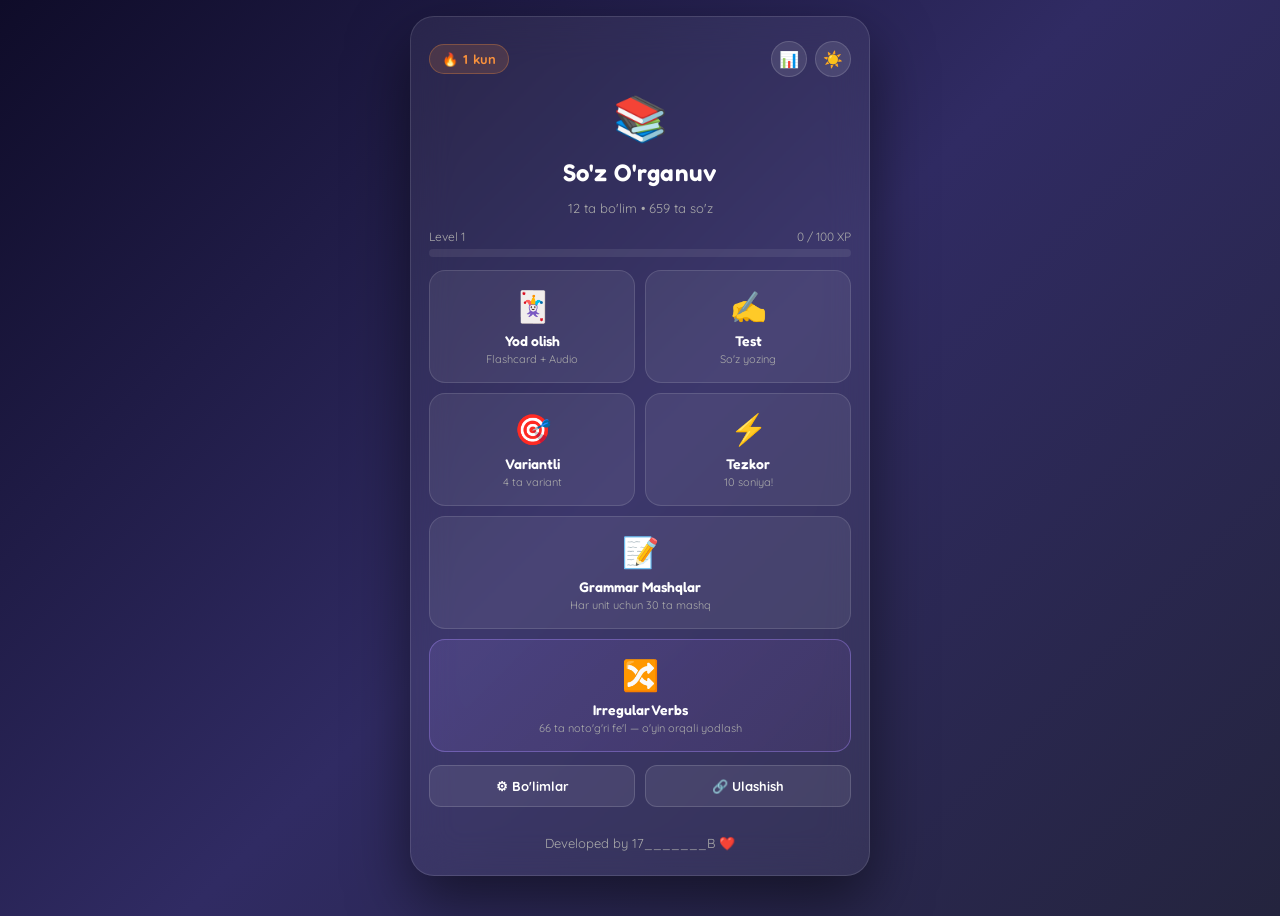
==== index.html @ 960743b1 "update" ====
<!DOCTYPE html>
<!--
  ╔══════════════════════════════════════════════════════════════╗
  ║           SO'Z O'RGATUVCHI — Asosiy sahifa                  ║
  ║  Fayl: index.html                                           ║
  ║                                                             ║
  ║  Loyiha tuzilmasi:                                          ║
  ║  ├── index.html          ← siz bu yerdasiz (HTML skelet)    ║
  ║  ├── css/                                                   ║
  ║  │   └── styles.css      ← barcha stillar                  ║
  ║  ├── js/                                                    ║
  ║  │   ├── data.js         ← so'z ma'lumotlari + irregular   ║
  ║  │   ├── core.js         ← asosiy holat, tema, XP, ekranlar║
  ║  │   ├── flashcard.js    ← flashcard rejimi                 ║
  ║  │   ├── quiz.js         ← yozma test rejimi                ║
  ║  │   ├── mcq.js          ← ko'p tanlovli test               ║
  ║  │   ├── speed.js        ← tezkor rejim (10 soniya)         ║
  ║  │   ├── stats.js        ← statistika                       ║
  ║  │   ├── share.js        ← ulashish va import               ║
  ║  │   ├── units.js        ← birliklar boshqaruvi             ║
  ║  │   ├── exercises.js    ← grammar mashqlar                 ║
  ║  │   └── irregular.js    ← noto'g'ri fe'llar o'yinlari     ║
  ║  └── img/                                                   ║
  ║      └── logo.png        ← favicon                          ║
  ║                                                             ║
  ║  JS fayllari TARTIB MUHIM — quyidagi ketma-ketlikda yuklash ║
  ║  shart: data.js → core.js → qolgan modullar               ║
  ╚══════════════════════════════════════════════════════════════╝
-->
<html lang="uz">
<head>
<meta charset="UTF-8"/>
<meta name="viewport" content="width=device-width, initial-scale=1.0, maximum-scale=1.0"/>
<title>So'z O'rgatuvchi</title>
<link rel="icon" type="image/png" href="img/logo.png">
<link rel="preconnect" href="https://fonts.googleapis.com">
<link rel="preconnect" href="https://fonts.gstatic.com" crossorigin>
<link href="https://fonts.googleapis.com/css2?family=Fredoka:wght@400;500;600;700&family=Quicksand:wght@400;500;600;700&display=swap" rel="stylesheet">

<!-- Barcha stillar -->
<link rel="stylesheet" href="css/styles.css">
</head>
<body id="body">
<div class="xp-popup" id="xp-popup">+10 XP ⭐</div>
<div class="card">

  <!-- HOME -->
  <div class="screen active" id="screen-home">
    <div class="home-top">
      <div class="streak-badge">🔥 <span id="streak-num">0</span> kun</div>
      <div style="display:flex;gap:8px;">
        <button class="btn-icon" onclick="showScreen('stats')" title="Statistika" style="width:36px;height:36px;font-size:16px;">📊</button>
        <button class="btn-icon" onclick="toggleTheme()" title="Tema" style="width:36px;height:36px;font-size:16px;" id="theme-btn">🌙</button>
      </div>
    </div>
    <div style="font-size:44px">📚</div>
    <h1>So'z O'rganuv</h1>
    <p class="sub" id="home-total"></p>
    <!-- XP / Level -->
    <div style="width:100%">
      <div class="level-row"><span id="level-label">Level 1</span><span id="xp-label">0 / 100 XP</span></div>
      <div class="xp-bar-wrap" style="margin-top:5px"><div class="xp-bar" id="xp-bar" style="width:0%"></div></div>
    </div>
    <div class="mode-grid">
      <div class="mode-card" onclick="goMode('flashcard')"><div class="mode-icon">🃏</div><div class="mode-name">Yod olish</div><div class="mode-desc">Flashcard + Audio</div></div>
      <div class="mode-card" onclick="goMode('quiz')"><div class="mode-icon">✍️</div><div class="mode-name">Test</div><div class="mode-desc">So'z yozing</div></div>
      <div class="mode-card" onclick="goMode('mcq')"><div class="mode-icon">🎯</div><div class="mode-name">Variantli</div><div class="mode-desc">4 ta variant</div></div>
      <div class="mode-card" onclick="goMode('speed')"><div class="mode-icon">⚡</div><div class="mode-name">Tezkor</div><div class="mode-desc">10 soniya!</div></div>
      <div class="mode-card" onclick="showExScreen()" style="grid-column:span 2"><div class="mode-icon">📝</div><div class="mode-name">Grammar Mashqlar</div><div class="mode-desc">Har unit uchun 30 ta mashq</div></div>
      <div class="mode-card" onclick="showIrrScreen()" style="grid-column:span 2;background:linear-gradient(135deg,rgba(167,139,250,0.15),rgba(118,75,162,0.15));border-color:rgba(167,139,250,0.4)"><div class="mode-icon">🔀</div><div class="mode-name">Irregular Verbs</div><div class="mode-desc">66 ta noto'g'ri fe'l — o'yin orqali yodlash</div></div>
    </div>
    <div class="row">
      <button class="btn btn-sec" onclick="showScreen('unit-manage')" style="font-size:13px;">⚙ Bo'limlar</button>
      <button class="btn btn-sec" onclick="showScreen('share-screen')" style="font-size:13px;">🔗 Ulashish</button>
    </div>
    <div style="margin-top:15px;font-size:13px;color:#aaa;text-align:center;width:100%;">
  Developed by 17_______B ❤️
</div>
  </div>



  <!-- IRREGULAR VERBS HOME -->
  <div class="screen" id="screen-irr-home">
    <div class="header"><button class="back-btn" onclick="showScreen('home')">← Orqaga</button><span style="font-size:13px;color:#a78bfa">🔀 Irregular Verbs</span></div>
    <div style="font-size:48px">🔀</div>
    <h2>Noto'g'ri fe'llar</h2>
    <p class="sub">66 ta eng muhim irregular verb. O'yin orqali oson yodlang!</p>
    <div class="mode-grid">
      <div class="mode-card" onclick="startIrrCards()"><div class="mode-icon">🃏</div><div class="mode-name">Kartochkalar</div><div class="mode-desc">3 shakl + rasm</div></div>
      <div class="mode-card" onclick="startIrrMatch()"><div class="mode-icon">🧩</div><div class="mode-name">Juftlik o'yini</div><div class="mode-desc">Mos kel topish</div></div>
      <div class="mode-card" onclick="startIrrFill()"><div class="mode-icon">✏️</div><div class="mode-name">To'ldirish</div><div class="mode-desc">Bo'sh shaklni yoz</div></div>
      <div class="mode-card" onclick="startIrrQuiz()"><div class="mode-icon">🎯</div><div class="mode-name">Variantli</div><div class="mode-desc">4 ta javobdan tanla</div></div>
    </div>
  </div>

  <!-- IRREGULAR FLASHCARD -->
  <div class="screen" id="screen-irr-cards">
    <div class="header">
      <button class="back-btn" onclick="showScreen('irr-home')">⏹ Tugatish</button>
      <span class="fc-counter" id="irr-card-counter"></span>
    </div>
    <div class="progress-bar"><div class="progress-fill" id="irr-card-progress"></div></div>
    <div class="flashcard" id="irr-card" onclick="irrCardFlip()">
      <button class="btn-icon flashcard-audio" id="irr-card-audio" onclick="event.stopPropagation();speakIrrCard()" title="Tinglash">🔊</button>
      <div style="font-size:48px;margin-bottom:6px" id="irr-card-emoji"></div>
      <div class="flashcard-label">INFINITIVE</div>
      <div class="flashcard-word" id="irr-card-base" style="font-size:30px"></div>
      <div class="flashcard-tr" id="irr-card-uz"></div>
      <div id="irr-card-back" style="display:none;width:100%;margin-top:10px">
        <div class="fc-back-divider"></div>
        <div style="display:flex;justify-content:space-around;gap:8px;margin-top:8px">
          <div style="text-align:center;flex:1">
            <div class="flashcard-label">PAST SIMPLE</div>
            <div style="font-size:22px;font-weight:600;color:#a78bfa;font-family:'Fredoka',sans-serif" id="irr-card-past"></div>
          </div>
          <div style="text-align:center;flex:1">
            <div class="flashcard-label">PAST PARTICIPLE</div>
            <div style="font-size:22px;font-weight:600;color:#4ade80;font-family:'Fredoka',sans-serif" id="irr-card-pp"></div>
          </div>
        </div>
      </div>
      <div class="flashcard-hint" id="irr-card-hint">👆 Bosing</div>
    </div>
    <div class="fc-nav">
      <button class="fc-nav-btn" onclick="irrCardPrev()">← Oldingi</button>
      <button class="fc-nav-btn" onclick="irrCardNext()">Keyingi →</button>
    </div>
  </div>

  <!-- IRREGULAR MATCH GAME -->
  <div class="screen" id="screen-irr-match">
    <div class="header">
      <button class="back-btn" onclick="showScreen('irr-home')">⏹ Tugatish</button>
      <div class="scores"><span style="color:#a78bfa">🎯 <span id="irr-match-pairs">0</span>/<span id="irr-match-total">8</span></span></div>
    </div>
    <p class="sub" id="irr-match-instr">Infinitive ni o'zining Past Simple shakliga ulang!</p>
    <div id="irr-match-grid" style="width:100%;display:grid;grid-template-columns:1fr 1fr;gap:8px"></div>
    <button class="btn btn-sec" onclick="startIrrMatch()">🔄 Yangi o'yin</button>
  </div>

  <!-- IRREGULAR FILL TABLE -->
  <div class="screen" id="screen-irr-fill">
    <div class="header">
      <button class="back-btn" onclick="showScreen('irr-home')">⏹ Tugatish</button>
      <div class="scores"><span style="color:#4ade80">✓ <span id="irr-fill-correct">0</span></span><span style="color:#f87171;margin-left:10px">✗ <span id="irr-fill-wrong">0</span></span></div>
    </div>
    <div class="progress-bar"><div class="progress-fill" id="irr-fill-progress"></div></div>
    <p class="progress-text" id="irr-fill-progress-text"></p>
    <div class="question-box" style="text-align:center">
      <div style="font-size:40px;margin-bottom:4px" id="irr-fill-emoji"></div>
      <div style="display:flex;justify-content:space-around;align-items:center;gap:6px;margin-top:8px">
        <div style="text-align:center;flex:1">
          <div class="flashcard-label">INFINITIVE</div>
          <div id="irr-fill-base" style="font-size:18px;font-weight:600;font-family:'Fredoka',sans-serif"></div>
        </div>
        <div style="font-size:20px;color:#666">→</div>
        <div style="text-align:center;flex:1">
          <div class="flashcard-label" id="irr-fill-target-label">PAST SIMPLE</div>
          <input class="word-input" id="irr-fill-input" type="text" inputmode="text" enterkeyhint="done" onkeydown="irrFillKey(event)" onclick="this.focus()" autocomplete="off" autocorrect="off" autocapitalize="off" spellcheck="false" style="font-size:18px;padding:8px;text-align:center"/>
        </div>
      </div>
      <div class="flashcard-tr" id="irr-fill-uz" style="margin-top:8px"></div>
    </div>
    <div class="correct-msg" id="irr-fill-correct-msg">✓ To'g'ri!</div>
    <div class="wrong-box" id="irr-fill-wrong-msg">
      <p class="wrong-title">✗ Xato!</p>
      <p class="wrong-answer">To'g'ri javob: <strong id="irr-fill-answer"></strong></p>
    </div>
    <div id="irr-fill-ai-explain" class="ai-explain-wrap"></div>
    <button class="btn" id="irr-fill-check-btn" onclick="irrFillCheck()">Tekshir</button>
    <button class="btn" id="irr-fill-next-btn" style="display:none" onclick="irrFillNext()">Keyingisi →</button>
  </div>

  <!-- IRREGULAR QUIZ -->
  <div class="screen" id="screen-irr-quiz">
    <div class="header">
      <button class="back-btn" onclick="showScreen('irr-home')">⏹ Tugatish</button>
      <div class="scores"><span style="color:#4ade80">✓ <span id="irr-quiz-correct">0</span></span><span style="color:#f87171;margin-left:10px">✗ <span id="irr-quiz-wrong">0</span></span></div>
    </div>
    <div class="progress-bar"><div class="progress-fill" id="irr-quiz-progress"></div></div>
    <p class="progress-text" id="irr-quiz-progress-text"></p>
    <div class="question-box" style="text-align:center">
      <button class="btn-icon q-audio" onclick="speakIrrQuiz()" title="Tinglash">🔊</button>
      <div style="font-size:40px;margin-bottom:4px" id="irr-quiz-emoji"></div>
      <p class="question-label" id="irr-quiz-label">PAST SIMPLE shaklini tanlang:</p>
      <p class="question" id="irr-quiz-word" style="font-size:26px"></p>
      <p class="flashcard-tr" id="irr-quiz-uz"></p>
    </div>
    <div id="irr-quiz-options" style="width:100%;display:grid;grid-template-columns:1fr 1fr;gap:9px"></div>
    <div id="irr-quiz-ai-explain" class="ai-explain-wrap"></div>
    <button class="btn" id="irr-quiz-next-btn" style="display:none" onclick="irrQuizNext()">Keyingisi →</button>
  </div>

  <!-- IRREGULAR DONE -->
  <div class="screen" id="screen-irr-done">
    <div style="font-size:56px">🎉</div>
    <h1>Ajoyib!</h1>
    <p class="sub" id="irr-done-sub"></p>
    <div class="stats-box">
      <div class="stat"><span style="color:#4ade80">✓ <span id="irr-final-correct">0</span></span> To'g'ri</div>
      <div class="stat"><span style="color:#f87171">✗ <span id="irr-final-wrong">0</span></span> Xato</div>
    </div>
    <button class="btn" onclick="showScreen('irr-home')">🔀 Boshqa o'yin</button>
    <button class="btn btn-sec" onclick="showScreen('home')">🏠 Bosh sahifa</button>
  </div>

  <!-- EXERCISE UNIT SELECT -->
  <div class="screen" id="screen-ex-select">
    <div class="header"><button class="back-btn" onclick="showScreen('home')">← Orqaga</button><span style="font-size:13px;color:#a78bfa">📝 Grammar Mashqlar</span></div>
    <h2>Qaysi unitni mashq qilasiz?</h2>
    <div class="unit-select-list" id="ex-unit-list"></div>
  </div>

  <!-- EXERCISE SCREEN -->
  <div class="screen" id="screen-exercise">
    <div class="header">
      <button class="back-btn" onclick="showScreen('ex-select')">← Orqaga</button>
      <div class="scores"><span style="color:#4ade80">✓ <span id="ex-correct">0</span></span><span style="color:#f87171;margin-left:10px">✗ <span id="ex-wrong">0</span></span></div>
    </div>
    <div class="progress-bar"><div class="progress-fill" id="ex-progress"></div></div>
    <p class="progress-text" id="ex-progress-text"></p>
    <div class="question-box" style="text-align:left">
      <p class="question-label" id="ex-type-label"></p>
      <p class="question" id="ex-question" style="font-size:18px;line-height:1.5"></p>
      <p style="font-size:12px;color:#a78bfa;margin-top:6px" id="ex-hint"></p>
    </div>
    <div id="ex-options" style="width:100%;display:flex;flex-direction:column;gap:9px"></div>
    <input class="word-input" id="ex-gap-input" type="text" inputmode="text" enterkeyhint="done" placeholder="Javobingizni yozing..." onkeydown="exGapKey(event)" onclick="this.focus()" autocomplete="off" autocorrect="off" autocapitalize="off" spellcheck="false" style="display:none"/>
    <div class="fc-rate" style="display:none" id="ex-tf-btns">
      <button class="fc-dontknow" onclick="exTFAnswer(false)">✗ Xato (False)</button>
      <button class="fc-know" onclick="exTFAnswer(true)">✓ To'g'ri (True)</button>
    </div>
    <div id="ex-feedback" style="display:none;width:100%;border-radius:12px;padding:12px 14px"></div>
    <div id="ex-ai-explain" class="ai-explain-wrap"></div>
    <button class="btn" id="ex-next-btn" style="display:none" onclick="exNext()">Keyingisi →</button>
    <button class="btn" id="ex-check-btn" style="display:none" onclick="exCheckGap()">Tekshir</button>
  </div>

  <!-- EXERCISE DONE -->
  <div class="screen" id="screen-ex-done">
    <div style="font-size:56px">🎉</div>
    <h1>Barakalla!</h1>
    <p class="sub" id="ex-done-sub"></p>
    <div class="stats-box">
      <div class="stat"><span style="color:#4ade80">✓ <span id="ex-final-correct">0</span></span> To'g'ri</div>
      <div class="stat"><span style="color:#f87171">✗ <span id="ex-final-wrong">0</span></span> Xato</div>
    </div>
    <button class="btn" onclick="restartEx()">🔄 Qayta</button>
    <button class="btn btn-sec" onclick="showScreen('ex-select')">📝 Boshqa unit</button>
    <button class="btn btn-sec" onclick="showScreen('home')">🏠 Bosh sahifa</button>
  </div>
  <!-- UNIT SELECT -->
  <div class="screen" id="screen-unit-select">
    <div class="header">
      <button class="back-btn" onclick="showScreen('home')">← Orqaga</button>
      <span style="font-size:13px;color:#a78bfa" id="mode-label"></span>
    </div>
    <h2>Bo'lim tanlang</h2>
    <div class="unit-select-list" id="unit-select-list"></div>
    <button class="btn" onclick="launchMode()">Boshlash →</button>
  </div>

  <!-- UNIT MANAGE -->
  <div class="screen" id="screen-unit-manage">
    <div class="header">
      <button class="back-btn" onclick="showScreen('home')">← Orqaga</button>
      <button class="btn btn-sm" onclick="showAddUnit()">+ Bo'lim</button>
    </div>
    <h2>Bo'limlar</h2>
    <div class="unit-list" id="unit-list"></div>
  </div>

  <!-- ADD/EDIT UNIT -->
  <div class="screen" id="screen-unit-edit">
    <div class="header">
      <button class="back-btn" onclick="showScreen('unit-manage')">← Orqaga</button>
      <span id="edit-unit-title" style="font-size:13px;color:#aaa"></span>
    </div>
    <div class="form-group">
      <label class="form-label">Bo'lim nomi</label>
      <input class="word-input text-input" id="unit-name-input" placeholder="Masalan: Unit 5.3" autocomplete="off"/>
    </div>
    <div class="divider"></div>
    <p style="font-size:13px;color:#aaa;text-align:left;width:100%">So'z qo'shish — har qatorda:</p>
    <p style="font-size:12px;color:#a78bfa;text-align:left;width:100%;font-family:monospace">inglizcha = o'zbek</p>
    <p style="font-size:11px;color:#666;text-align:left;width:100%">Masalan: <code>book = kitob</code> &nbsp; <code>carefully = ehtiyotkorlik bilan</code></p>
    <textarea id="words-input" rows="7" placeholder="book = kitob&#10;carefully = ehtiyotkorlik bilan&#10;hat = shlyapa"></textarea>
    <p class="error-msg" id="edit-error"></p>
    <button class="btn" onclick="saveUnit()">💾 Saqlash</button>
    <div id="existing-words-section" style="width:100%;display:none;">
      <div class="divider"></div>
      <p style="font-size:12px;color:#aaa;margin-bottom:7px;text-align:left">Mavjud so'zlar:</p>
      <div class="word-list" id="existing-word-list"></div>
    </div>
  </div>

  <!-- FLASHCARD -->
  <div class="screen" id="screen-flashcard">
    <div class="header">
      <button class="back-btn" onclick="showScreen('home')">⏹ Tugatish</button>
      <div style="display:flex;gap:10px;font-size:14px;font-weight:bold;">
        <span style="color:#4ade80">✓ <span id="fc-know-count">0</span></span>
        <span style="color:#f87171">✗ <span id="fc-dontknow-count">0</span></span>
      </div>
    </div>
    <div class="tabs">
      <button class="tab active" id="tab-uz" onclick="setFcSide('uz')">🇺🇿 O'zbekcha</button>
      <button class="tab" id="tab-en" onclick="setFcSide('en')">🇬🇧 Inglizcha</button>
    </div>
    <div class="progress-bar"><div class="progress-fill" id="fc-progress"></div></div>
    <p class="progress-text"><span id="fc-left">0</span> ta qoldi</p>
    <div class="flashcard" id="fc-card" onclick="fcFlip()">
      <button class="btn-icon flashcard-audio" id="fc-audio-btn" onclick="event.stopPropagation();speakCurrent()" title="Tinglash">🔊</button>
      <div class="flashcard-label" id="fc-front-label">O'ZBEKCHA</div>
      <div class="flashcard-word" id="fc-front-word"></div>
      <div class="wtype" id="fc-front-type" style="display:none"></div>
      <div id="fc-back" style="display:none;width:100%">
        <div class="fc-back-divider"></div>
        <div class="flashcard-label" id="fc-back-label">INGLIZCHA</div>
        <div class="flashcard-word" id="fc-back-word"></div>
        <div class="flashcard-tr" id="fc-back-tr"></div>
        <div class="wtype" id="fc-back-type" style="display:none;margin-top:6px"></div>
      </div>
      <div class="flashcard-hint" id="fc-hint">👆 Bosing — javobni ko'ring</div>
    </div>
    <div class="fc-rate" id="fc-rate-btns" style="display:none;">
      <button class="fc-dontknow" onclick="fcRate(false)">✗ Bilmadim</button>
      <button class="fc-know" onclick="fcRate(true)">✓ Bildim</button>
    </div>
    <div class="fc-nav" id="fc-nav-btns">
      <button class="fc-nav-btn" onclick="fcSkipBack()">← Oldingi</button>
      <span class="fc-counter" id="fc-counter"></span>
      <button class="fc-nav-btn" onclick="fcSkipNext()">Keyingi →</button>
    </div>
  </div>

  <!-- FLASHCARD DONE -->
  <div class="screen" id="screen-fc-done">
    <div style="font-size:52px">🎉</div>
    <h1>Barakalla!</h1>
    <div class="stats-box">
      <div class="stat"><span style="color:#4ade80">✓ <span id="fc-final-know">0</span></span> Bildim</div>
      <div class="stat"><span style="color:#f87171">✗ <span id="fc-final-dont">0</span></span> Bilmadim</div>
    </div>
    <button class="btn btn-green" id="fc-retry-wrong-btn" onclick="fcRestartWrong()">🔄 Bilmaganlarni qayta</button>
    <button class="btn" onclick="fcRestartAll()">↺ Hammasini qayta</button>
    <button class="btn btn-sec" onclick="showScreen('home')">🏠 Bosh sahifa</button>
  </div>

  <!-- QUIZ -->
  <div class="screen" id="screen-quiz">
    <div class="header">
      <button class="back-btn" onclick="showScreen('home')">⏹ Tugatish</button>
      <div class="scores">
        <span style="color:#4ade80">✓ <span id="score-correct">0</span></span>
        <span style="color:#f87171;margin-left:10px">✗ <span id="score-wrong">0</span></span>
      </div>
    </div>
    <div class="progress-bar"><div class="progress-fill" id="q-progress-fill"></div></div>
    <p class="progress-text"><span id="queue-left">0</span> ta qoldi</p>
    <div class="question-box">
      <button class="btn-icon q-audio" onclick="speakQuizWord()">🔊</button>
      <p class="question-label">O'zbekcha:</p>
      <p class="question" id="quiz-word">—</p>
      <div class="wtype" id="quiz-type" style="display:none;margin-top:6px"></div>
    </div>
    <input class="word-input" id="word-input" type="text" placeholder="Inglizcha yozing..." onkeydown="handleKey(event)" autocomplete="off" autocorrect="off" autocapitalize="off" spellcheck="false"/>
    <div class="correct-msg" id="feedback-correct">✓ To'g'ri!</div>
    <div class="wrong-box" id="feedback-wrong">
      <p class="wrong-title">✗ Xato!</p>
      <p class="wrong-answer">To'g'ri javob: <strong id="correct-answer"></strong></p>
      <p class="wrong-tr" id="correct-tr"></p>
      <p class="retry-note">Bu so'z keyinroq qayta chiqadi</p>
    </div>
    <div id="quiz-ai-explain" class="ai-explain-wrap"></div>
    <div class="row">
      <button class="btn" id="btn-check" style="display:none" onclick="handleSubmit()">Tekshir</button>
      <button class="btn" id="btn-next" style="display:none" onclick="handleNext()">Keyingisi →</button>
    </div>
  </div>

  <!-- MCQ (4 variant) -->
  <div class="screen" id="screen-mcq">
    <div class="header">
      <button class="back-btn" onclick="showScreen('home')">⏹ Tugatish</button>
      <div class="scores">
        <span style="color:#4ade80">✓ <span id="mcq-correct">0</span></span>
        <span style="color:#f87171;margin-left:10px">✗ <span id="mcq-wrong">0</span></span>
      </div>
    </div>
    <div class="progress-bar"><div class="progress-fill" id="mcq-progress"></div></div>
    <p class="progress-text"><span id="mcq-left">0</span> ta qoldi</p>
    <div class="question-box">
      <button class="btn-icon q-audio" onclick="speakMcqWord()">🔊</button>
      <p class="question-label">O'zbekcha:</p>
      <p class="question" id="mcq-word">—</p>
      <div class="wtype" id="mcq-type" style="display:none;margin-top:6px"></div>
    </div>
    <div class="mcq-options" id="mcq-options"></div>
    <div id="mcq-ai-explain" class="ai-explain-wrap"></div>
    <button class="btn" id="mcq-next-btn" style="display:none" onclick="mcqNext()">Keyingisi →</button>
  </div>

  <!-- SPEED MODE -->
  <div class="screen" id="screen-speed">
    <div class="header">
      <button class="back-btn" onclick="stopSpeed()">⏹ Tugatish</button>
      <div class="scores">
        <span style="color:#4ade80">✓ <span id="sp-correct">0</span></span>
        <span style="color:#f87171;margin-left:10px">✗ <span id="sp-wrong">0</span></span>
      </div>
    </div>
    <div class="timer-bar-wrap"><div class="timer-bar" id="timer-bar"></div></div>
    <p style="font-size:12px;color:#f87171;font-weight:bold"><span id="sp-timer">10</span> soniya</p>
    <div class="question-box">
      <button class="btn-icon q-audio" onclick="speakSpeedWord()">🔊</button>
      <p class="question-label">O'zbekcha:</p>
      <p class="question" id="sp-word">—</p>
      <div class="wtype" id="sp-type" style="display:none;margin-top:6px"></div>
    </div>
    <input class="word-input" id="sp-input" type="text" placeholder="Inglizcha yozing..." onkeydown="spHandleKey(event)" autocomplete="off" autocorrect="off" autocapitalize="off" spellcheck="false"/>
    <div class="correct-msg" id="sp-correct-msg" style="display:none;">✓ To'g'ri! ⚡</div>
    <div class="wrong-box" id="sp-wrong-box" style="display:none;">
      <p class="wrong-title">✗ Vaqt tugadi!</p>
      <p class="wrong-answer">To'g'ri javob: <strong id="sp-correct-answer"></strong></p>
    </div>
    <div id="speed-ai-explain" class="ai-explain-wrap"></div>
  </div>

  <!-- QUIZ/SPEED/MCQ DONE -->
  <div class="screen" id="screen-done">
    <div style="font-size:52px" id="done-emoji">🎉</div>
    <h1 id="done-title">Barakalla!</h1>
    <p class="sub" id="done-sub"></p>
    <div class="stats-box">
      <div class="stat"><span style="color:#4ade80">✓ <span id="final-correct">0</span></span> To'g'ri</div>
      <div class="stat"><span style="color:#f87171">✗ <span id="final-wrong">0</span></span> Xato</div>
    </div>
    <div style="font-size:22px;font-weight:bold;color:#fbbf24" id="done-xp-earned"></div>
    <button class="btn" id="done-restart-btn" onclick="restartCurrent()">🔄 Qayta boshlash</button>
    <button class="btn btn-sec" onclick="showScreen('home')">🏠 Bosh sahifa</button>
  </div>

  <!-- STATS -->
  <div class="screen" id="screen-stats">
    <div class="header">
      <button class="back-btn" onclick="showScreen('home')">← Orqaga</button>
      <span style="font-size:14px;font-weight:bold">📊 Statistika</span>
    </div>
    <div class="stat-grid" id="stat-grid"></div>
    <div class="divider"></div>
    <p style="font-size:13px;color:#aaa;text-align:left;width:100%">😰 Eng qiyin so'zlar:</p>
    <div class="word-list" id="hard-words-list" style="max-height:220px"></div>
    <button class="btn btn-sec" onclick="resetStats()">🗑 Statistikani tozalash</button>
  </div>

  <!-- SHARE -->
  <div class="screen" id="screen-share-screen">
    <div class="header">
      <button class="back-btn" onclick="showScreen('home')">← Orqaga</button>
      <span style="font-size:14px;font-weight:bold">🔗 Ulashish</span>
    </div>
    <p style="font-size:13px;color:#aaa;text-align:center">Bo'limingizni o'rtoqlaringizga yuboring. Ular kodni ilovaga kiritib so'zlarni import qiladi.</p>
    <div class="unit-list" id="share-unit-list"></div>
    <div class="divider"></div>
    <p style="font-size:13px;color:#aaa;text-align:left;width:100%">📥 Kod kiritish (import):</p>
    <textarea id="import-code" rows="4" placeholder="Kodni bu yerga joylashtiring..."></textarea>
    <p class="error-msg" id="import-error"></p>
    <button class="btn" onclick="doImport()">📥 Import qilish</button>
  </div>


<!--
  ╔════════════════════════════════════════════════╗
  ║  JavaScript modullari — tartib muhim!          ║
  ║  1. data.js     — barcha ma'lumotlar (avval)  ║
  ║  2. core.js     — asosiy logika               ║
  ║  3. Qolgan modullar — istalgan tartibda        ║
  ╚════════════════════════════════════════════════╝
-->

<!-- 1. Ma'lumotlar (boshqa barcha modullar bunga bog'liq) -->
<script src="js/data.js"></script>

<!-- 2. Asosiy logika (holat, tema, XP, ekranlar) -->
<script src="js/core.js"></script>

<!-- 3. O'yin rejimlari -->
<script src="js/flashcard.js"></script>
<script src="js/quiz.js"></script>
<script src="js/mcq.js"></script>
<script src="js/speed.js"></script>

<!-- 4. Qo'shimcha funksiyalar -->
<script src="js/stats.js"></script>
<script src="js/share.js"></script>
<script src="js/units.js"></script>
<script src="js/exercises.js"></script>
<script src="js/irregular.js"></script>

<!-- AI Tushuntirma — eng oxirida yuklansin (barcha funksiyalar tayyor bo'lgandan keyin) -->
<script src="js/ai-explain.js"></script>

</body>
</html>
---- css/styles.css ----
/* ============================================================
   So'z O'rgatuvchi — barcha stillar
   Fayl     : css/styles.css
   Qamrab oladi:
     • Reset & body
     • Dark / Light tema
     • .card, .screen
     • Tugmalar (.btn, .btn-sec, .btn-green, ...)
     • Home ekran (streak, xp-bar, mode-grid)
     • Unit kartalar
     • Header & Progress bar
     • Flashcard
     • Quiz / MCQ / Speed
     • Statistika
     • Exercises & Irregular Verbs
     • Animatsiyalar (flip, shake, bounce)
     • Responsive (max-width: 460px)
   ============================================================ */
*{box-sizing:border-box;margin:0;padding:0;}
body{
  min-height:100vh;
  background:linear-gradient(135deg,#0f0c29,#302b63,#24243e);
  display:flex;align-items:flex-start;justify-content:center;
  padding:16px 12px 40px;font-family:'Quicksand',sans-serif;color:#fff;
  transition:background 0.4s;
}
body.light{
  background:linear-gradient(135deg,#e8eaf6,#c5cae9,#d1c4e9);
  color:#1a1a2e;
}
.card{
  background:rgba(255,255,255,0.06);
  backdrop-filter:blur(20px);
  border:1px solid rgba(255,255,255,0.12);
  border-radius:24px;padding:24px 18px;
  width:100%;max-width:460px;
  box-shadow:0 25px 60px rgba(0,0,0,0.5);
  display:flex;flex-direction:column;
  gap:13px;align-items:center;text-align:center;
  transition:background 0.3s,border-color 0.3s;
}
body.light .card{background:rgba(255,255,255,0.7);border-color:rgba(0,0,0,0.1);box-shadow:0 10px 40px rgba(0,0,0,0.15);}
.screen{display:none;flex-direction:column;gap:13px;align-items:center;width:100%;}
.screen.active{display:flex;}
h1{font-size:24px;letter-spacing:0.5px;font-family:'Fredoka',sans-serif;font-weight:600;}
h2{font-size:20px;letter-spacing:0.3px;font-family:'Fredoka',sans-serif;font-weight:600;}
.sub{color:#aaa;font-size:13px;}
body.light .sub{color:#666;}

/* Buttons */
.btn{background:linear-gradient(135deg,#667eea,#764ba2);border:none;border-radius:12px;color:#fff;font-size:15px;font-weight:bold;padding:12px 20px;cursor:pointer;width:100%;font-family:'Quicksand',sans-serif;transition:opacity 0.15s;display:flex;align-items:center;justify-content:center;gap:8px;}
.btn:active{opacity:0.75;}
.btn-sec{background:rgba(255,255,255,0.08);border:1px solid rgba(255,255,255,0.15);}
body.light .btn-sec{background:rgba(0,0,0,0.06);border-color:rgba(0,0,0,0.15);color:#333;}
.btn-green{background:linear-gradient(135deg,#22c55e,#16a34a);}
.btn-orange{background:linear-gradient(135deg,#f97316,#ea580c);}
.btn-red{background:linear-gradient(135deg,#f87171,#dc2626);}
.btn-sm{padding:8px 14px;font-size:13px;width:auto;}
.btn-icon{background:rgba(255,255,255,0.1);border:1px solid rgba(255,255,255,0.15);border-radius:50%;width:42px;height:42px;font-size:19px;cursor:pointer;display:flex;align-items:center;justify-content:center;transition:background 0.2s;flex-shrink:0;}
.btn-icon:active{background:rgba(255,255,255,0.3);}
.btn-icon.speaking{background:rgba(167,139,250,0.3);border-color:#a78bfa;}
body.light .btn-icon{background:rgba(0,0,0,0.06);border-color:rgba(0,0,0,0.15);}

/* Home */
.home-top{display:flex;justify-content:space-between;align-items:center;width:100%;}
.streak-badge{display:flex;align-items:center;gap:5px;background:rgba(251,146,60,0.15);border:1px solid rgba(251,146,60,0.3);border-radius:20px;padding:6px 12px;font-size:13px;font-weight:bold;color:#fb923c;}
.xp-bar-wrap{width:100%;background:rgba(255,255,255,0.08);border-radius:99px;height:8px;overflow:hidden;}
body.light .xp-bar-wrap{background:rgba(0,0,0,0.08);}
.xp-bar{height:100%;background:linear-gradient(90deg,#fbbf24,#f59e0b);border-radius:99px;transition:width 0.6s ease;}
.level-row{display:flex;justify-content:space-between;width:100%;font-size:12px;color:#aaa;}
body.light .level-row{color:#666;}
.mode-grid{width:100%;display:grid;grid-template-columns:1fr 1fr;gap:10px;}
.mode-card{background:rgba(255,255,255,0.07);border:1px solid rgba(255,255,255,0.12);border-radius:16px;padding:16px 12px;cursor:pointer;transition:background 0.2s,transform 0.15s;text-align:center;}
.mode-card:active{transform:scale(0.97);}
.mode-card:hover{background:rgba(255,255,255,0.13);}
body.light .mode-card{background:rgba(255,255,255,0.6);border-color:rgba(0,0,0,0.1);}
.mode-icon{font-size:30px;margin-bottom:7px;}
.mode-name{font-size:14px;font-weight:600;font-family:'Fredoka',sans-serif;}
.mode-desc{font-size:11px;color:#aaa;margin-top:3px;}
body.light .mode-desc{color:#888;}

/* Unit cards */
.unit-list{width:100%;display:flex;flex-direction:column;gap:9px;}
.unit-card{background:rgba(255,255,255,0.07);border:1px solid rgba(255,255,255,0.12);border-radius:14px;padding:13px 15px;display:flex;align-items:center;justify-content:space-between;cursor:pointer;transition:background 0.2s;text-align:left;}
.unit-card:hover{background:rgba(255,255,255,0.13);}
body.light .unit-card{background:rgba(255,255,255,0.6);border-color:rgba(0,0,0,0.1);}
.unit-name{font-size:15px;font-weight:600;font-family:'Fredoka',sans-serif;}
.unit-count{font-size:12px;color:#aaa;margin-top:2px;}
.unit-actions{display:flex;gap:8px;align-items:center;}
.icon-btn{background:none;border:none;cursor:pointer;font-size:17px;padding:4px;line-height:1;}

/* Header */
.header{display:flex;justify-content:space-between;align-items:center;width:100%;}
.back-btn{background:none;border:none;color:#aaa;cursor:pointer;font-size:14px;font-family:'Quicksand',sans-serif;}
body.light .back-btn{color:#666;}
.scores{font-size:15px;font-weight:bold;}

/* Progress */
.progress-bar{width:100%;height:6px;background:rgba(255,255,255,0.1);border-radius:99px;overflow:hidden;}
body.light .progress-bar{background:rgba(0,0,0,0.1);}
.progress-fill{height:100%;background:linear-gradient(90deg,#667eea,#764ba2);border-radius:99px;transition:width 0.4s ease;width:0%;}
.progress-text{font-size:12px;color:#888;}

/* Word type badge */
.wtype{display:inline-block;font-size:11px;font-style:italic;color:#a78bfa;background:rgba(167,139,250,0.12);border:1px solid rgba(167,139,250,0.25);border-radius:6px;padding:2px 7px;margin-top:4px;letter-spacing:0.3px;}

/* Flashcard */
.flashcard{width:100%;min-height:190px;background:rgba(255,255,255,0.07);border:1px solid rgba(255,255,255,0.12);border-radius:20px;padding:22px 16px;display:flex;flex-direction:column;align-items:center;justify-content:center;gap:8px;cursor:pointer;transition:transform 0.15s;position:relative;}
.flashcard:active{transform:scale(0.98);}
body.light .flashcard{background:rgba(255,255,255,0.6);border-color:rgba(0,0,0,0.1);}
.flashcard-label{font-size:11px;color:#888;text-transform:uppercase;letter-spacing:1px;}
.flashcard-word{font-size:26px;font-weight:600;line-height:1.3;font-family:'Fredoka',sans-serif;}
.flashcard-tr{font-size:13px;color:#a78bfa;}
.flashcard-hint{font-size:11px;color:#555;position:absolute;bottom:11px;right:13px;}
.flashcard-audio{position:absolute;top:11px;right:11px;}
.fc-back-divider{width:100%;height:1px;background:rgba(255,255,255,0.1);margin:8px 0;}
body.light .fc-back-divider{background:rgba(0,0,0,0.1);}

.fc-nav{display:flex;align-items:center;gap:12px;width:100%;}
.fc-nav-btn{background:rgba(255,255,255,0.08);border:1px solid rgba(255,255,255,0.15);border-radius:12px;padding:10px;font-size:16px;cursor:pointer;flex:1;transition:background 0.15s;font-family:'Quicksand',sans-serif;color:#fff;}
body.light .fc-nav-btn{background:rgba(0,0,0,0.06);border-color:rgba(0,0,0,0.15);color:#333;}
.fc-nav-btn:active{background:rgba(255,255,255,0.2);}
.fc-counter{font-size:13px;color:#aaa;min-width:56px;text-align:center;}

.fc-rate{display:flex;gap:10px;width:100%;}
.fc-know{background:linear-gradient(135deg,#22c55e,#16a34a);border:none;border-radius:12px;color:#fff;font-size:14px;font-weight:bold;padding:12px;cursor:pointer;flex:1;font-family:'Quicksand',sans-serif;}
.fc-dontknow{background:linear-gradient(135deg,#f87171,#dc2626);border:none;border-radius:12px;color:#fff;font-size:14px;font-weight:bold;padding:12px;cursor:pointer;flex:1;font-family:'Quicksand',sans-serif;}
.fc-know:active,.fc-dontknow:active{opacity:0.8;}

/* Quiz */
.question-box{background:rgba(255,255,255,0.07);border-radius:16px;padding:18px 16px;width:100%;position:relative;}
body.light .question-box{background:rgba(255,255,255,0.6);}
.question-label{font-size:11px;color:#888;text-transform:uppercase;letter-spacing:1px;margin-bottom:6px;}
.question{font-size:22px;font-weight:600;margin-bottom:4px;font-family:'Fredoka',sans-serif;}
.q-audio{position:absolute;top:11px;right:11px;}

/* Timer bar */
.timer-bar-wrap{width:100%;height:5px;background:rgba(255,255,255,0.1);border-radius:99px;overflow:hidden;}
.timer-bar{height:100%;background:linear-gradient(90deg,#4ade80,#fbbf24,#f87171);border-radius:99px;transition:width 0.1s linear;width:100%;}

/* Input */
.word-input{width:100%;background:#1a1a2e;border:2px solid #444;border-radius:12px;color:#fff;font-size:18px;padding:13px 14px;outline:none;font-family:'Quicksand',sans-serif;text-align:center;transition:border-color 0.2s,background 0.2s;}
body.light .word-input{background:#f0f0fa;border-color:#ccc;color:#1a1a2e;}
.word-input.correct{border-color:#4ade80;background:#052e16;}
.word-input.wrong{border-color:#f87171;background:#2d0a0a;}
body.light .word-input.correct{background:#d1fae5;}
body.light .word-input.wrong{background:#fee2e2;}

/* Feedback */
.correct-msg{color:#4ade80;font-weight:bold;font-size:17px;display:none;}
.wrong-box{background:rgba(248,113,113,0.1);border:1px solid rgba(248,113,113,0.3);border-radius:12px;padding:12px 14px;width:100%;display:none;text-align:left;}
.wrong-title{color:#f87171;font-weight:bold;font-size:15px;margin-bottom:5px;}
.wrong-answer{font-size:15px;margin-bottom:3px;}
.wrong-tr{font-size:12px;color:#a78bfa;margin-bottom:2px;}
.retry-note{color:#888;font-size:11px;}

/* MCQ */
.mcq-options{width:100%;display:grid;grid-template-columns:1fr 1fr;gap:10px;}
.mcq-btn{background:rgba(255,255,255,0.07);border:2px solid rgba(255,255,255,0.15);border-radius:14px;color:#fff;font-size:14px;padding:14px 10px;cursor:pointer;font-family:'Quicksand',sans-serif;transition:background 0.15s,border-color 0.15s;line-height:1.3;}
body.light .mcq-btn{background:rgba(255,255,255,0.7);border-color:rgba(0,0,0,0.12);color:#1a1a2e;}
.mcq-btn:active{transform:scale(0.97);}
.mcq-btn.correct-opt{background:rgba(74,222,128,0.2);border-color:#4ade80;}
.mcq-btn.wrong-opt{background:rgba(248,113,113,0.2);border-color:#f87171;}

/* XP popup */
.xp-popup{position:fixed;top:80px;left:50%;transform:translateX(-50%);background:linear-gradient(135deg,#fbbf24,#f59e0b);color:#1a1a2e;font-weight:bold;font-size:15px;padding:8px 20px;border-radius:20px;pointer-events:none;opacity:0;transition:opacity 0.3s,top 0.3s;z-index:999;}
.xp-popup.show{opacity:1;top:60px;}

/* Stats screen */
.stat-grid{width:100%;display:grid;grid-template-columns:1fr 1fr;gap:10px;}
.stat-card{background:rgba(255,255,255,0.07);border-radius:14px;padding:14px;text-align:center;}
body.light .stat-card{background:rgba(255,255,255,0.6);}
.stat-num{font-size:26px;font-weight:bold;color:#a78bfa;}
.stat-label{font-size:12px;color:#aaa;margin-top:4px;}
body.light .stat-label{color:#666;}
.hard-word{background:rgba(248,113,113,0.1);border:1px solid rgba(248,113,113,0.2);border-radius:10px;padding:9px 12px;text-align:left;font-size:13px;}
.hard-word-en{font-weight:bold;}
.hard-word-cnt{color:#f87171;font-size:11px;margin-top:2px;}

/* Stats screen */
.stats-box{display:flex;gap:20px;background:rgba(255,255,255,0.07);border-radius:12px;padding:12px 20px;}
body.light .stats-box{background:rgba(255,255,255,0.6);}
.stat{font-size:15px;color:#ccc;}
body.light .stat{color:#555;}

/* Form */
textarea,.text-input{width:100%;background:#1a1a2e;border:1px solid #333;border-radius:12px;color:#fff;font-size:14px;padding:12px;font-family:monospace;outline:none;}
body.light textarea,body.light .text-input{background:#f0f0fa;border-color:#ccc;color:#1a1a2e;}
textarea{resize:vertical;}
.text-input{font-family:'Quicksand',sans-serif;font-size:15px;}
.form-group{width:100%;display:flex;flex-direction:column;gap:6px;text-align:left;}
.form-label{font-size:12px;color:#888;text-transform:uppercase;letter-spacing:0.5px;}
.row{display:flex;gap:10px;width:100%;}
.error-msg{color:#f87171;font-size:13px;display:none;}
code{background:rgba(255,255,255,0.1);border-radius:4px;padding:2px 6px;font-family:monospace;font-size:12px;}
body.light code{background:rgba(0,0,0,0.08);}

/* Word list */
.word-list{width:100%;display:flex;flex-direction:column;gap:7px;max-height:260px;overflow-y:auto;}
.word-item{background:rgba(255,255,255,0.06);border-radius:10px;padding:9px 12px;display:flex;align-items:center;justify-content:space-between;text-align:left;}
body.light .word-item{background:rgba(0,0,0,0.04);}
.word-en{font-size:13px;font-weight:bold;}
.word-uz{font-size:12px;color:#aaa;}
body.light .word-uz{color:#666;}

/* Unit select */
.unit-select-list{width:100%;display:flex;flex-direction:column;gap:8px;max-height:280px;overflow-y:auto;}
.unit-sel-item{background:rgba(255,255,255,0.07);border:2px solid transparent;border-radius:12px;padding:11px 14px;cursor:pointer;display:flex;align-items:center;gap:12px;text-align:left;transition:border-color 0.2s,background 0.2s;}
.unit-sel-item.selected{border-color:#764ba2;background:rgba(118,75,162,0.2);}
body.light .unit-sel-item{background:rgba(255,255,255,0.6);}
body.light .unit-sel-item.selected{background:rgba(118,75,162,0.1);}
.check{font-size:17px;width:22px;text-align:center;}
.divider{width:100%;height:1px;background:rgba(255,255,255,0.08);}
body.light .divider{background:rgba(0,0,0,0.08);}

/* Tabs */
.tabs{display:flex;gap:6px;width:100%;}
.tab{flex:1;padding:9px;border-radius:10px;border:1px solid rgba(255,255,255,0.1);background:rgba(255,255,255,0.05);color:#aaa;cursor:pointer;font-size:13px;font-family:'Quicksand',sans-serif;transition:all 0.2s;}
body.light .tab{background:rgba(0,0,0,0.04);border-color:rgba(0,0,0,0.1);color:#666;}
.tab.active{background:linear-gradient(135deg,#667eea,#764ba2);color:#fff;border-color:transparent;font-weight:bold;}

/* Share box */
.share-box{width:100%;background:rgba(255,255,255,0.06);border:1px solid rgba(255,255,255,0.12);border-radius:14px;padding:14px;text-align:left;}
body.light .share-box{background:rgba(255,255,255,0.6);}
.share-code{font-family:monospace;font-size:12px;color:#a78bfa;word-break:break-all;margin-top:6px;line-height:1.5;}

/* ============================================================
   AI Tushuntirma bloki — ai-explain.js uchun stillar
   ============================================================ */

.ai-explain-wrap {
  display: none;
  width: 100%;
  margin-top: 10px;
}

.ai-explain-box {
  background: rgba(139, 92, 246, 0.12);
  border: 1px solid rgba(139, 92, 246, 0.35);
  border-radius: 14px;
  padding: 13px 14px;
  font-size: 13px;
  line-height: 1.6;
  color: #e2e8f0;
  text-align: left;
  position: relative;
}

body.light .ai-explain-box {
  background: rgba(139, 92, 246, 0.08);
  border-color: rgba(139, 92, 246, 0.3);
  color: #2d2d4e;
}

.ai-explain-box.loading {
  display: flex;
  align-items: center;
  gap: 8px;
  color: #a78bfa;
  font-style: italic;
}

.ai-explain-box.error {
  display: flex;
  align-items: center;
  gap: 8px;
  background: rgba(248, 113, 113, 0.08);
  border-color: rgba(248, 113, 113, 0.25);
  color: #fca5a5;
  font-size: 12px;
}

.ai-explain-header {
  display: flex;
  align-items: center;
  gap: 6px;
  margin-bottom: 8px;
}

.ai-icon { font-size: 16px; }

.ai-label {
  font-size: 11px;
  font-weight: 700;
  color: #a78bfa;
  text-transform: uppercase;
  letter-spacing: 0.5px;
  flex: 1;
}

.ai-close-btn {
  background: none;
  border: none;
  color: #888;
  cursor: pointer;
  font-size: 13px;
  padding: 0 2px;
  line-height: 1;
}
.ai-close-btn:hover { color: #ccc; }

.ai-explain-text {
  font-size: 13px;
  color: #cbd5e1;
  line-height: 1.65;
}
body.light .ai-explain-text { color: #374151; }

/* Animatsion nuqtalar (loading uchun) */
@keyframes blink { 0%,80%,100%{opacity:0} 40%{opacity:1} }
.ai-dots .dot1 { animation: blink 1.2s infinite 0s; }
.ai-dots .dot2 { animation: blink 1.2s infinite 0.2s; }
.ai-dots .dot3 { animation: blink 1.2s infinite 0.4s; }
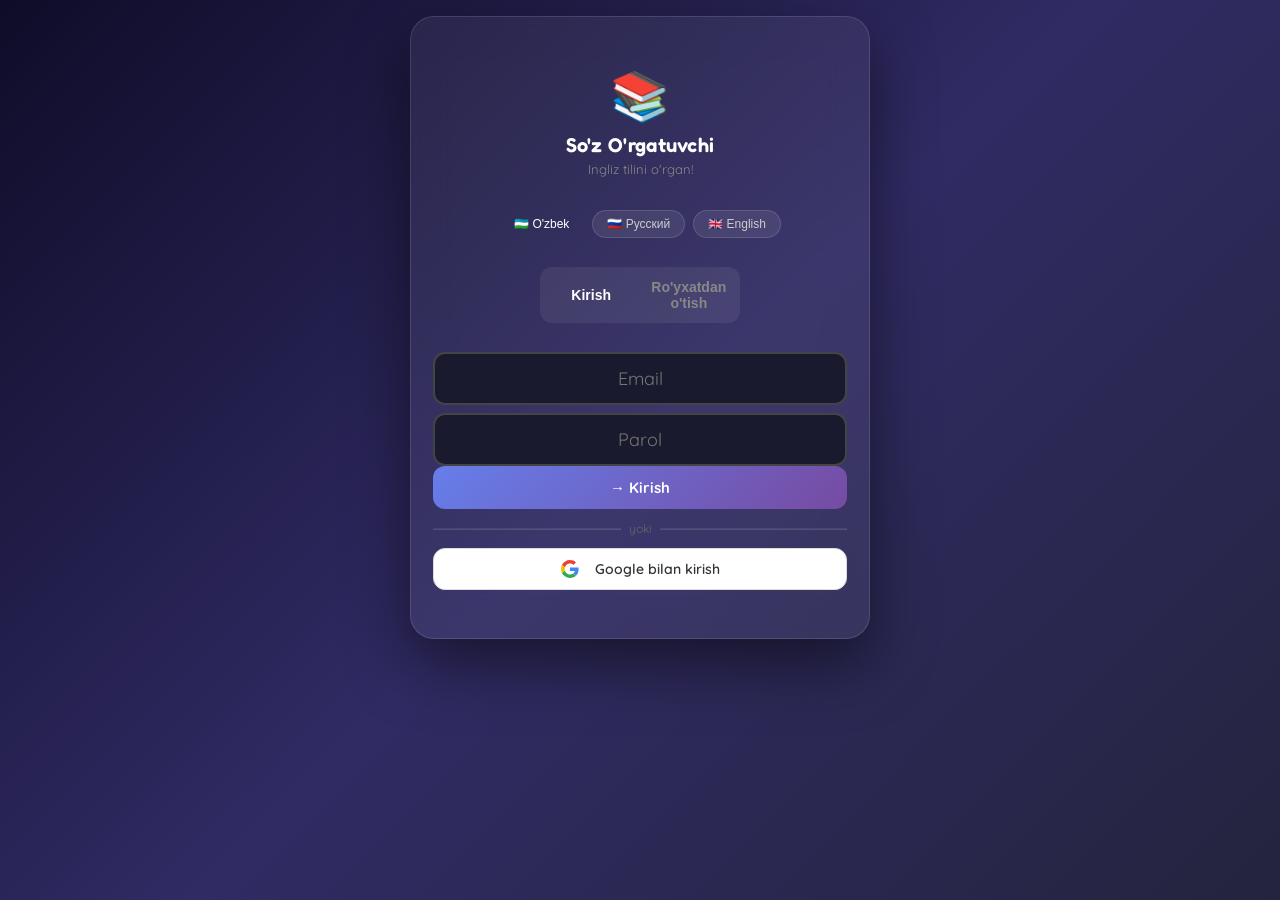
==== commit a6b647a9: "update" ====
--- a/index.html
+++ b/index.html
@@ -39,18 +39,91 @@
 
 <!-- Barcha stillar -->
 <link rel="stylesheet" href="css/styles.css">
+
+<!-- Config: Bu qiymatlarni o'zingizning Supabase loyihangizdan oling -->
+<script>
+  window._SB_URL    = 'https://wzxihgjrdyokwvkpxtmf.supabase.co';
+  window._SB_ANON   = 'eyJhbGciOiJIUzI1NiIsInR5cCI6IkpXVCJ9.eyJpc3MiOiJzdXBhYmFzZSIsInJlZiI6Ind6eGloZ2pyZHlva3d2a3B4dG1mIiwicm9sZSI6ImFub24iLCJpYXQiOjE3ODE3NDM3NzksImV4cCI6MjA5NzMxOTc3OX0.X3x9jLN3qiyfcg30vQ4NO7B1CJ9jqubd7htibi60j8U';
+  window._ADMIN_EMAIL  = 'admin@gmail.com';
+  window._ADMIN_SECRET = '123456';
+</script>
 </head>
 <body id="body">
 <div class="xp-popup" id="xp-popup">+10 XP ⭐</div>
 <div class="card">
 
+<!-- ===== AUTH SCREEN ===== -->
+<div class="screen" id="screen-auth">
+  <div style="text-align:center;margin-bottom:20px">
+    <div style="font-size:48px">📚</div>
+    <h2 data-i18n="app_title" style="margin:8px 0 4px">So'z O'rgatuvchi</h2>
+    <p style="color:#888;font-size:13px" data-i18n="auth_subtitle">Ingliz tilini o'rgan!</p>
+  </div>
+
+  <!-- Til tanlash -->
+  <div class="lang-switcher" style="margin-bottom:16px">
+    <button onclick="setLang('uz')" id="lang-uz" class="lang-btn">🇺🇿 O'zbek</button>
+    <button onclick="setLang('ru')" id="lang-ru" class="lang-btn">🇷🇺 Русский</button>
+    <button onclick="setLang('en')" id="lang-en" class="lang-btn">🇬🇧 English</button>
+  </div>
+
+  <!-- Tablar -->
+  <div style="display:flex;gap:4px;margin-bottom:16px;background:#ffffff11;border-radius:12px;padding:4px">
+    <button class="auth-tab active" id="auth-tab-login" onclick="switchAuthTab('login')" data-i18n="auth_login">Kirish</button>
+    <button class="auth-tab" id="auth-tab-reg" onclick="switchAuthTab('reg')" data-i18n="auth_register">Ro'yxatdan o'tish</button>
+  </div>
+
+  <!-- LOGIN -->
+  <div id="auth-form-login" class="auth-form">
+    <input class="word-input" id="login-email" type="email" placeholder="Email" onkeydown="authKeydown(event,'login')" autocomplete="email"/>
+    <input class="word-input" id="login-pass" type="password" data-i18n-ph="auth_password" placeholder="Parol" onkeydown="authKeydown(event,'login')" autocomplete="current-password" style="margin-top:8px"/>
+    <p class="error-msg" id="login-error"></p>
+    <button class="btn" id="login-btn" onclick="doEmailLogin()" data-i18n="auth_login_btn">→ Kirish</button>
+    <div style="display:flex;align-items:center;gap:8px;margin:12px 0;color:#666;font-size:12px">
+      <hr style="flex:1;border-color:#ffffff22"><span data-i18n="auth_or">yoki</span><hr style="flex:1;border-color:#ffffff22">
+    </div>
+    <button class="btn btn-google" onclick="doGoogleLogin()">
+      <svg width="18" height="18" viewBox="0 0 48 48" style="margin-right:8px"><path fill="#EA4335" d="M24 9.5c3.54 0 6.71 1.22 9.21 3.6l6.85-6.85C35.9 2.38 30.47 0 24 0 14.62 0 6.51 5.38 2.56 13.22l7.98 6.19C12.43 13.72 17.74 9.5 24 9.5z"/><path fill="#4285F4" d="M46.98 24.55c0-1.57-.15-3.09-.38-4.55H24v9.02h12.94c-.58 2.96-2.26 5.48-4.78 7.18l7.73 6c4.51-4.18 7.09-10.36 7.09-17.65z"/><path fill="#FBBC05" d="M10.53 28.59c-.48-1.45-.76-2.99-.76-4.59s.27-3.14.76-4.59l-7.98-6.19C.92 16.46 0 20.12 0 24c0 3.88.92 7.54 2.56 10.78l7.97-6.19z"/><path fill="#34A853" d="M24 48c6.48 0 11.93-2.13 15.89-5.81l-7.73-6c-2.18 1.48-4.97 2.31-8.16 2.31-6.26 0-11.57-4.22-13.47-9.91l-7.98 6.19C6.51 42.62 14.62 48 24 48z"/></svg>
+      <span data-i18n="auth_google">Google bilan kirish</span>
+    </button>
+  </div>
+
+  <!-- REGISTER -->
+  <div id="auth-form-reg" class="auth-form" style="display:none">
+    <input class="word-input" id="reg-name" type="text" data-i18n-ph="auth_name" placeholder="Ismingiz" onkeydown="authKeydown(event,'reg')"/>
+    <input class="word-input" id="reg-email" type="email" placeholder="Email" onkeydown="authKeydown(event,'reg')" style="margin-top:8px" autocomplete="email"/>
+    <input class="word-input" id="reg-pass" type="password" data-i18n-ph="auth_password" placeholder="Parol (min 6 ta belgi)" onkeydown="authKeydown(event,'reg')" style="margin-top:8px"/>
+    <input class="word-input" id="reg-pass2" type="password" data-i18n-ph="auth_pass_confirm" placeholder="Parolni takrorlang" onkeydown="authKeydown(event,'reg')" style="margin-top:8px"/>
+    <p class="error-msg" id="reg-error"></p>
+    <button class="btn" id="reg-btn" onclick="doEmailRegister()" data-i18n="auth_reg_btn">→ Ro'yxatdan o'tish</button>
+    <div style="display:flex;align-items:center;gap:8px;margin:12px 0;color:#666;font-size:12px">
+      <hr style="flex:1;border-color:#ffffff22"><span data-i18n="auth_or">yoki</span><hr style="flex:1;border-color:#ffffff22">
+    </div>
+    <button class="btn btn-google" onclick="doGoogleLogin()">
+      <svg width="18" height="18" viewBox="0 0 48 48" style="margin-right:8px"><path fill="#EA4335" d="M24 9.5c3.54 0 6.71 1.22 9.21 3.6l6.85-6.85C35.9 2.38 30.47 0 24 0 14.62 0 6.51 5.38 2.56 13.22l7.98 6.19C12.43 13.72 17.74 9.5 24 9.5z"/><path fill="#4285F4" d="M46.98 24.55c0-1.57-.15-3.09-.38-4.55H24v9.02h12.94c-.58 2.96-2.26 5.48-4.78 7.18l7.73 6c4.51-4.18 7.09-10.36 7.09-17.65z"/><path fill="#FBBC05" d="M10.53 28.59c-.48-1.45-.76-2.99-.76-4.59s.27-3.14.76-4.59l-7.98-6.19C.92 16.46 0 20.12 0 24c0 3.88.92 7.54 2.56 10.78l7.97-6.19z"/><path fill="#34A853" d="M24 48c6.48 0 11.93-2.13 15.89-5.81l-7.73-6c-2.18 1.48-4.97 2.31-8.16 2.31-6.26 0-11.57-4.22-13.47-9.91l-7.98 6.19C6.51 42.62 14.62 48 24 48z"/></svg>
+      <span data-i18n="auth_google">Google bilan kirish</span>
+    </button>
+  </div>
+</div>
+
+<!-- ===== ADMIN SCREEN ===== -->
+<div class="screen" id="screen-admin"></div>
+
+
+
   <!-- HOME -->
   <div class="screen active" id="screen-home">
     <div class="home-top">
       <div class="streak-badge">🔥 <span id="streak-num">0</span> kun</div>
-      <div style="display:flex;gap:8px;">
+      <div style="display:flex;gap:6px;align-items:center">
+        <div class="lang-mini-switcher">
+          <button onclick="setLang('uz')" class="lang-mini" id="lm-uz">🇺🇿</button>
+          <button onclick="setLang('ru')" class="lang-mini" id="lm-ru">🇷🇺</button>
+          <button onclick="setLang('en')" class="lang-mini" id="lm-en">🇬🇧</button>
+        </div>
         <button class="btn-icon" onclick="showScreen('stats')" title="Statistika" style="width:36px;height:36px;font-size:16px;">📊</button>
         <button class="btn-icon" onclick="toggleTheme()" title="Tema" style="width:36px;height:36px;font-size:16px;" id="theme-btn">🌙</button>
+        <button class="btn-icon" onclick="doLogout()" title="Chiqish" style="width:36px;height:36px;font-size:14px;">🚪</button>
       </div>
     </div>
     <div style="font-size:44px">📚</div>
@@ -481,7 +554,11 @@
 -->
 
 <!-- 1. Ma'lumotlar (boshqa barcha modullar bunga bog'liq) -->
+<!-- 0. Supabase allaqachon yuklangan yuqorida -->
+
+<!-- 1. Ma'lumotlar (eng avval) -->
 <script src="js/data.js"></script>
+<script src="js/i18n.js"></script>
 
 <!-- 2. Asosiy logika (holat, tema, XP, ekranlar) -->
 <script src="js/core.js"></script>
@@ -501,6 +578,38 @@
 
 <!-- AI Tushuntirma — eng oxirida yuklansin (barcha funksiyalar tayyor bo'lgandan keyin) -->
 <script src="js/ai-explain.js"></script>
+<script src="js/tracker.js"></script>
+<script src="js/auth.js"></script>
+<script src="js/admin.js"></script>
+
+<!-- INIT -->
+<script>
+document.addEventListener('DOMContentLoaded', async () => {
+  // 1. Til yuklash
+  const savedLang = localStorage.getItem('lang') || 'uz';
+  await loadLang(savedLang);
+  applyLang();
+  updateLangButtons(savedLang);
+
+  // 2. Mavjud i18n skriptni ishlat (setLang wrapper)
+  const origSetLang = setLang;
+  window.setLang = async (l) => {
+    await origSetLang(l);
+    updateLangButtons(l);
+  };
+
+  // 3. Auth tizimini ishga tushirish
+  await initAuth();
+});
+
+function updateLangButtons(l) {
+  ['uz','ru','en'].forEach(lang => {
+    document.querySelectorAll('#lang-' + lang + ', #lm-' + lang).forEach(btn => {
+      btn.classList.toggle('active', lang === l);
+    });
+  });
+}
+</script>
 
 </body>
 </html>
--- a/css/styles.css
+++ b/css/styles.css
@@ -311,3 +311,127 @@
 .ai-dots .dot1 { animation: blink 1.2s infinite 0s; }
 .ai-dots .dot2 { animation: blink 1.2s infinite 0.2s; }
 .ai-dots .dot3 { animation: blink 1.2s infinite 0.4s; }
+
+/* ============================================================
+   Auth, Lang Switcher, Admin Panel stillar
+   ============================================================ */
+
+/* AUTH EKRAN */
+#screen-auth { padding: 24px 4px; }
+.auth-tab {
+  flex: 1; background: none; border: none; color: #888;
+  padding: 8px; border-radius: 8px; cursor: pointer;
+  font-size: 14px; font-weight: 600; transition: all 0.2s;
+}
+.auth-tab.active { background: var(--btn); color: #fff; }
+
+.btn-google {
+  background: #fff; color: #333; border: 1px solid #ddd;
+  display: flex; align-items: center; justify-content: center;
+  width: 100%; padding: 11px; border-radius: 12px;
+  font-size: 14px; font-weight: 600; cursor: pointer;
+  transition: box-shadow 0.2s;
+}
+.btn-google:hover { box-shadow: 0 2px 8px rgba(0,0,0,0.15); }
+
+/* TIL TANLASH (auth ekranida) */
+.lang-switcher {
+  display: flex; gap: 8px; justify-content: center;
+}
+.lang-btn {
+  background: #ffffff15; border: 1px solid #ffffff20;
+  color: #ccc; padding: 6px 14px; border-radius: 20px;
+  font-size: 12px; cursor: pointer; transition: all 0.2s;
+}
+.lang-btn.active, .lang-btn:hover {
+  background: var(--btn); color: #fff; border-color: transparent;
+}
+body.light .lang-btn { background: #f3f4f6; color: #555; border-color: #e5e7eb; }
+body.light .lang-btn.active { background: var(--btn); color: #fff; }
+
+/* MINI TIL TANLASH (home ekranida) */
+.lang-mini-switcher { display: flex; gap: 3px; }
+.lang-mini {
+  background: none; border: none; font-size: 16px;
+  cursor: pointer; opacity: 0.4; transition: opacity 0.2s;
+  padding: 3px; border-radius: 6px;
+}
+.lang-mini.active { opacity: 1; }
+.lang-mini:hover { opacity: 0.8; }
+
+/* ADMIN PANEL */
+.admin-top-stats {
+  display: grid; grid-template-columns: 1fr 1fr 1fr;
+  gap: 8px; margin-bottom: 4px;
+}
+.adm-stat-card {
+  background: #ffffff0d; border-radius: 12px;
+  padding: 10px 6px; text-align: center;
+  border: 1px solid #ffffff10;
+}
+.adm-stat-card.online { border-color: #34d39933; background: #34d3991a; }
+.adm-stat-num { font-size: 22px; font-weight: 800; color: #a78bfa; }
+.adm-stat-card.online .adm-stat-num { color: #34d399; }
+.adm-stat-lbl { font-size: 10px; color: #888; margin-top: 2px; }
+
+.adm-table {
+  width: 100%; border-collapse: collapse;
+  font-size: 12px; min-width: 480px;
+}
+.adm-table th {
+  background: #ffffff10; padding: 8px 6px;
+  text-align: left; color: #a78bfa;
+  font-size: 11px; text-transform: uppercase;
+  letter-spacing: 0.5px; white-space: nowrap;
+}
+.adm-table td { padding: 8px 6px; border-bottom: 1px solid #ffffff08; }
+.adm-table tr:hover td { background: #ffffff06; }
+
+body.light .adm-table th { background: #f3f4f6; color: #6b21a8; }
+body.light .adm-table td { border-color: #e5e7eb; }
+
+.adm-online-card {
+  background: #34d3991a; border: 1px solid #34d39933;
+  border-radius: 10px; padding: 10px 12px;
+  margin-bottom: 8px; display: flex;
+  align-items: center; gap: 10px;
+}
+.adm-online-card > div:first-child { flex: 1; }
+
+/* ============================================================
+   Admin Panel — Yangi stillar
+   ============================================================ */
+.adm-header {
+  display: flex; align-items: center; justify-content: space-between;
+  margin-bottom: 12px; padding-bottom: 10px;
+  border-bottom: 1px solid #ffffff15;
+}
+.adm-title { font-size: 16px; font-weight: 800; color: #a78bfa; }
+
+.adm-tabs {
+  display: flex; gap: 4px; margin-bottom: 10px;
+  background: #ffffff0d; border-radius: 10px; padding: 4px;
+}
+.adm-tab {
+  flex: 1; background: none; border: none; color: #888;
+  padding: 7px 4px; border-radius: 8px; cursor: pointer;
+  font-size: 12px; font-weight: 600; transition: all 0.2s;
+}
+.adm-tab.active { background: #6d28d9; color: #fff; }
+
+.adm-footer {
+  font-size: 11px; color: #666; text-align: center; margin-top: 8px;
+}
+.adm-empty {
+  text-align: center; padding: 30px; color: #888; font-size: 14px;
+}
+.adm-loading { text-align: center; padding: 20px; color: #888; }
+
+/* Responsive */
+@media (max-width: 460px) {
+  .adm-top-stats { grid-template-columns: 1fr 1fr 1fr; gap: 6px; }
+  .adm-stat-num { font-size: 18px; }
+  .adm-stat-lbl { font-size: 9px; }
+  .adm-table { font-size: 11px; }
+  .adm-table th, .adm-table td { padding: 6px 4px; }
+}
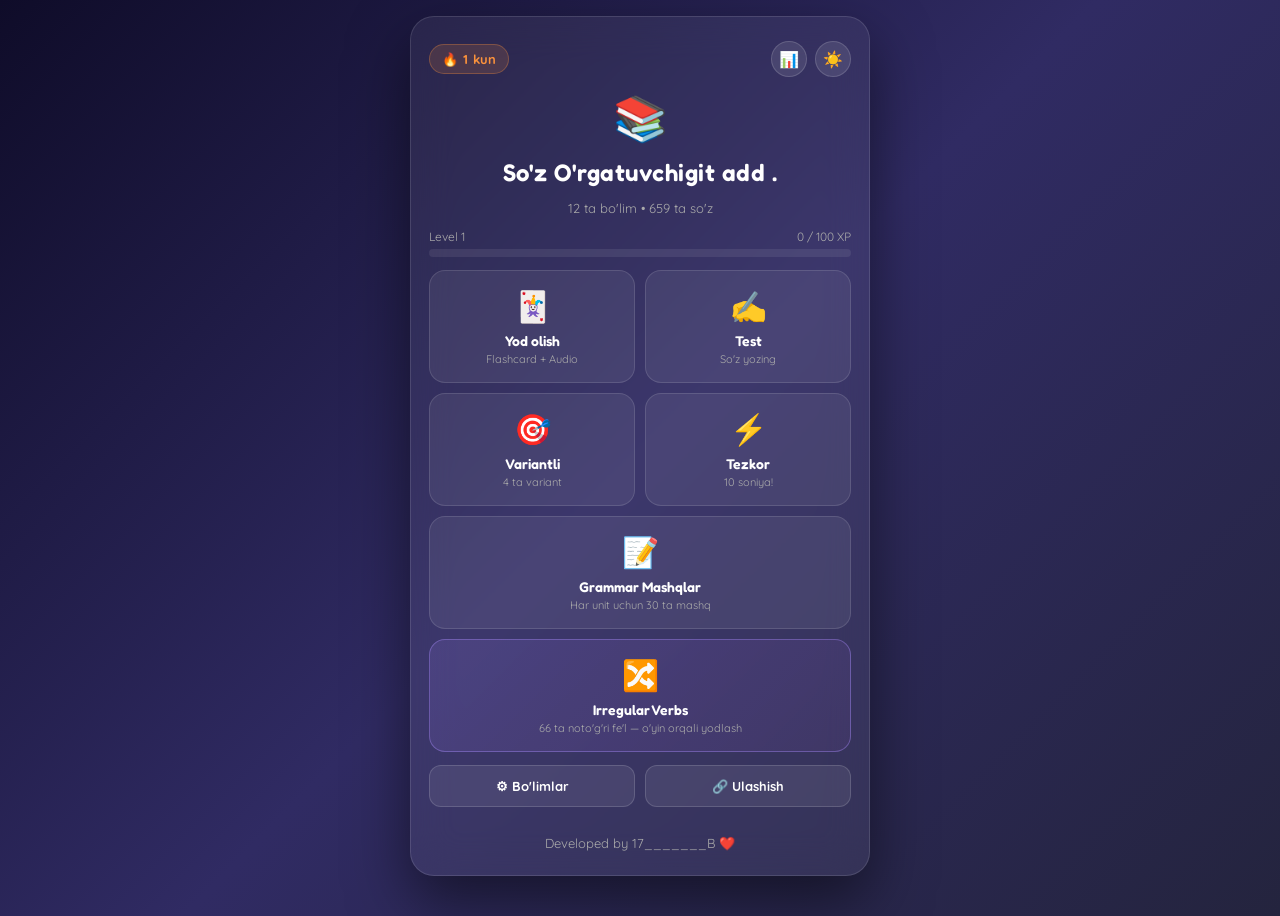
==== commit 46093d2c: "remove flashcard script" ====
--- a/index.html
+++ b/index.html
@@ -39,95 +39,34 @@
 
 <!-- Barcha stillar -->
 <link rel="stylesheet" href="css/styles.css">
-
-<!-- Config: Bu qiymatlarni o'zingizning Supabase loyihangizdan oling -->
+<!-- Supabase config: set these at build/deploy time or replace with real values. -->
 <script>
-  window._SB_URL    = 'https://wzxihgjrdyokwvkpxtmf.supabase.co';
-  window._SB_ANON   = 'eyJhbGciOiJIUzI1NiIsInR5cCI6IkpXVCJ9.eyJpc3MiOiJzdXBhYmFzZSIsInJlZiI6Ind6eGloZ2pyZHlva3d2a3B4dG1mIiwicm9sZSI6ImFub24iLCJpYXQiOjE3ODE3NDM3NzksImV4cCI6MjA5NzMxOTc3OX0.X3x9jLN3qiyfcg30vQ4NO7B1CJ9jqubd7htibi60j8U';
-  window._ADMIN_EMAIL  = 'admin@gmail.com';
-  window._ADMIN_SECRET = '123456';
+  // IMPORTANT: Replace with your Supabase project URL and anon key
+  // Example (do NOT commit real keys to public repos):
+  // window._SB_URL = 'https://your-project.supabase.co';
+  // window._SB_ANON = 'public-anon-key';
+  // For local development you can set these here or inject via build env.
+  window._SB_URL = window._SB_URL || '';
+  window._SB_ANON = window._SB_ANON || '';
+  window._ADMIN_EMAIL = window._ADMIN_EMAIL || '';
+  window._ADMIN_SECRET = window._ADMIN_SECRET || '';
 </script>
 </head>
 <body id="body">
 <div class="xp-popup" id="xp-popup">+10 XP ⭐</div>
 <div class="card">
 
-<!-- ===== AUTH SCREEN ===== -->
-<div class="screen" id="screen-auth">
-  <div style="text-align:center;margin-bottom:20px">
-    <div style="font-size:48px">📚</div>
-    <h2 data-i18n="app_title" style="margin:8px 0 4px">So'z O'rgatuvchi</h2>
-    <p style="color:#888;font-size:13px" data-i18n="auth_subtitle">Ingliz tilini o'rgan!</p>
-  </div>
-
-  <!-- Til tanlash -->
-  <div class="lang-switcher" style="margin-bottom:16px">
-    <button onclick="setLang('uz')" id="lang-uz" class="lang-btn">🇺🇿 O'zbek</button>
-    <button onclick="setLang('ru')" id="lang-ru" class="lang-btn">🇷🇺 Русский</button>
-    <button onclick="setLang('en')" id="lang-en" class="lang-btn">🇬🇧 English</button>
-  </div>
-
-  <!-- Tablar -->
-  <div style="display:flex;gap:4px;margin-bottom:16px;background:#ffffff11;border-radius:12px;padding:4px">
-    <button class="auth-tab active" id="auth-tab-login" onclick="switchAuthTab('login')" data-i18n="auth_login">Kirish</button>
-    <button class="auth-tab" id="auth-tab-reg" onclick="switchAuthTab('reg')" data-i18n="auth_register">Ro'yxatdan o'tish</button>
-  </div>
-
-  <!-- LOGIN -->
-  <div id="auth-form-login" class="auth-form">
-    <input class="word-input" id="login-email" type="email" placeholder="Email" onkeydown="authKeydown(event,'login')" autocomplete="email"/>
-    <input class="word-input" id="login-pass" type="password" data-i18n-ph="auth_password" placeholder="Parol" onkeydown="authKeydown(event,'login')" autocomplete="current-password" style="margin-top:8px"/>
-    <p class="error-msg" id="login-error"></p>
-    <button class="btn" id="login-btn" onclick="doEmailLogin()" data-i18n="auth_login_btn">→ Kirish</button>
-    <div style="display:flex;align-items:center;gap:8px;margin:12px 0;color:#666;font-size:12px">
-      <hr style="flex:1;border-color:#ffffff22"><span data-i18n="auth_or">yoki</span><hr style="flex:1;border-color:#ffffff22">
-    </div>
-    <button class="btn btn-google" onclick="doGoogleLogin()">
-      <svg width="18" height="18" viewBox="0 0 48 48" style="margin-right:8px"><path fill="#EA4335" d="M24 9.5c3.54 0 6.71 1.22 9.21 3.6l6.85-6.85C35.9 2.38 30.47 0 24 0 14.62 0 6.51 5.38 2.56 13.22l7.98 6.19C12.43 13.72 17.74 9.5 24 9.5z"/><path fill="#4285F4" d="M46.98 24.55c0-1.57-.15-3.09-.38-4.55H24v9.02h12.94c-.58 2.96-2.26 5.48-4.78 7.18l7.73 6c4.51-4.18 7.09-10.36 7.09-17.65z"/><path fill="#FBBC05" d="M10.53 28.59c-.48-1.45-.76-2.99-.76-4.59s.27-3.14.76-4.59l-7.98-6.19C.92 16.46 0 20.12 0 24c0 3.88.92 7.54 2.56 10.78l7.97-6.19z"/><path fill="#34A853" d="M24 48c6.48 0 11.93-2.13 15.89-5.81l-7.73-6c-2.18 1.48-4.97 2.31-8.16 2.31-6.26 0-11.57-4.22-13.47-9.91l-7.98 6.19C6.51 42.62 14.62 48 24 48z"/></svg>
-      <span data-i18n="auth_google">Google bilan kirish</span>
-    </button>
-  </div>
-
-  <!-- REGISTER -->
-  <div id="auth-form-reg" class="auth-form" style="display:none">
-    <input class="word-input" id="reg-name" type="text" data-i18n-ph="auth_name" placeholder="Ismingiz" onkeydown="authKeydown(event,'reg')"/>
-    <input class="word-input" id="reg-email" type="email" placeholder="Email" onkeydown="authKeydown(event,'reg')" style="margin-top:8px" autocomplete="email"/>
-    <input class="word-input" id="reg-pass" type="password" data-i18n-ph="auth_password" placeholder="Parol (min 6 ta belgi)" onkeydown="authKeydown(event,'reg')" style="margin-top:8px"/>
-    <input class="word-input" id="reg-pass2" type="password" data-i18n-ph="auth_pass_confirm" placeholder="Parolni takrorlang" onkeydown="authKeydown(event,'reg')" style="margin-top:8px"/>
-    <p class="error-msg" id="reg-error"></p>
-    <button class="btn" id="reg-btn" onclick="doEmailRegister()" data-i18n="auth_reg_btn">→ Ro'yxatdan o'tish</button>
-    <div style="display:flex;align-items:center;gap:8px;margin:12px 0;color:#666;font-size:12px">
-      <hr style="flex:1;border-color:#ffffff22"><span data-i18n="auth_or">yoki</span><hr style="flex:1;border-color:#ffffff22">
-    </div>
-    <button class="btn btn-google" onclick="doGoogleLogin()">
-      <svg width="18" height="18" viewBox="0 0 48 48" style="margin-right:8px"><path fill="#EA4335" d="M24 9.5c3.54 0 6.71 1.22 9.21 3.6l6.85-6.85C35.9 2.38 30.47 0 24 0 14.62 0 6.51 5.38 2.56 13.22l7.98 6.19C12.43 13.72 17.74 9.5 24 9.5z"/><path fill="#4285F4" d="M46.98 24.55c0-1.57-.15-3.09-.38-4.55H24v9.02h12.94c-.58 2.96-2.26 5.48-4.78 7.18l7.73 6c4.51-4.18 7.09-10.36 7.09-17.65z"/><path fill="#FBBC05" d="M10.53 28.59c-.48-1.45-.76-2.99-.76-4.59s.27-3.14.76-4.59l-7.98-6.19C.92 16.46 0 20.12 0 24c0 3.88.92 7.54 2.56 10.78l7.97-6.19z"/><path fill="#34A853" d="M24 48c6.48 0 11.93-2.13 15.89-5.81l-7.73-6c-2.18 1.48-4.97 2.31-8.16 2.31-6.26 0-11.57-4.22-13.47-9.91l-7.98 6.19C6.51 42.62 14.62 48 24 48z"/></svg>
-      <span data-i18n="auth_google">Google bilan kirish</span>
-    </button>
-  </div>
-</div>
-
-<!-- ===== ADMIN SCREEN ===== -->
-<div class="screen" id="screen-admin"></div>
-
-
-
   <!-- HOME -->
   <div class="screen active" id="screen-home">
     <div class="home-top">
       <div class="streak-badge">🔥 <span id="streak-num">0</span> kun</div>
-      <div style="display:flex;gap:6px;align-items:center">
-        <div class="lang-mini-switcher">
-          <button onclick="setLang('uz')" class="lang-mini" id="lm-uz">🇺🇿</button>
-          <button onclick="setLang('ru')" class="lang-mini" id="lm-ru">🇷🇺</button>
-          <button onclick="setLang('en')" class="lang-mini" id="lm-en">🇬🇧</button>
-        </div>
+      <div style="display:flex;gap:8px;">
         <button class="btn-icon" onclick="showScreen('stats')" title="Statistika" style="width:36px;height:36px;font-size:16px;">📊</button>
         <button class="btn-icon" onclick="toggleTheme()" title="Tema" style="width:36px;height:36px;font-size:16px;" id="theme-btn">🌙</button>
-        <button class="btn-icon" onclick="doLogout()" title="Chiqish" style="width:36px;height:36px;font-size:14px;">🚪</button>
       </div>
     </div>
     <div style="font-size:44px">📚</div>
-    <h1>So'z O'rganuv</h1>
+    <h1>So'z O'rgatuvchigit add .</h1>
     <p class="sub" id="home-total"></p>
     <!-- XP / Level -->
     <div style="width:100%">
@@ -240,7 +179,6 @@
       <p class="wrong-title">✗ Xato!</p>
       <p class="wrong-answer">To'g'ri javob: <strong id="irr-fill-answer"></strong></p>
     </div>
-    <div id="irr-fill-ai-explain" class="ai-explain-wrap"></div>
     <button class="btn" id="irr-fill-check-btn" onclick="irrFillCheck()">Tekshir</button>
     <button class="btn" id="irr-fill-next-btn" style="display:none" onclick="irrFillNext()">Keyingisi →</button>
   </div>
@@ -261,7 +199,6 @@
       <p class="flashcard-tr" id="irr-quiz-uz"></p>
     </div>
     <div id="irr-quiz-options" style="width:100%;display:grid;grid-template-columns:1fr 1fr;gap:9px"></div>
-    <div id="irr-quiz-ai-explain" class="ai-explain-wrap"></div>
     <button class="btn" id="irr-quiz-next-btn" style="display:none" onclick="irrQuizNext()">Keyingisi →</button>
   </div>
 
@@ -305,7 +242,6 @@
       <button class="fc-know" onclick="exTFAnswer(true)">✓ To'g'ri (True)</button>
     </div>
     <div id="ex-feedback" style="display:none;width:100%;border-radius:12px;padding:12px 14px"></div>
-    <div id="ex-ai-explain" class="ai-explain-wrap"></div>
     <button class="btn" id="ex-next-btn" style="display:none" onclick="exNext()">Keyingisi →</button>
     <button class="btn" id="ex-check-btn" style="display:none" onclick="exCheckGap()">Tekshir</button>
   </div>
@@ -446,7 +382,6 @@
       <p class="wrong-tr" id="correct-tr"></p>
       <p class="retry-note">Bu so'z keyinroq qayta chiqadi</p>
     </div>
-    <div id="quiz-ai-explain" class="ai-explain-wrap"></div>
     <div class="row">
       <button class="btn" id="btn-check" style="display:none" onclick="handleSubmit()">Tekshir</button>
       <button class="btn" id="btn-next" style="display:none" onclick="handleNext()">Keyingisi →</button>
@@ -471,7 +406,6 @@
       <div class="wtype" id="mcq-type" style="display:none;margin-top:6px"></div>
     </div>
     <div class="mcq-options" id="mcq-options"></div>
-    <div id="mcq-ai-explain" class="ai-explain-wrap"></div>
     <button class="btn" id="mcq-next-btn" style="display:none" onclick="mcqNext()">Keyingisi →</button>
   </div>
 
@@ -498,7 +432,6 @@
       <p class="wrong-title">✗ Vaqt tugadi!</p>
       <p class="wrong-answer">To'g'ri javob: <strong id="sp-correct-answer"></strong></p>
     </div>
-    <div id="speed-ai-explain" class="ai-explain-wrap"></div>
   </div>
 
   <!-- QUIZ/SPEED/MCQ DONE -->
@@ -554,17 +487,13 @@
 -->
 
 <!-- 1. Ma'lumotlar (boshqa barcha modullar bunga bog'liq) -->
-<!-- 0. Supabase allaqachon yuklangan yuqorida -->
-
-<!-- 1. Ma'lumotlar (eng avval) -->
 <script src="js/data.js"></script>
-<script src="js/i18n.js"></script>
 
 <!-- 2. Asosiy logika (holat, tema, XP, ekranlar) -->
 <script src="js/core.js"></script>
 
 <!-- 3. O'yin rejimlari -->
-<script src="js/flashcard.js"></script>
+<!-- <script src="js/flashcard.js"></script> -->
 <script src="js/quiz.js"></script>
 <script src="js/mcq.js"></script>
 <script src="js/speed.js"></script>
@@ -576,39 +505,16 @@
 <script src="js/exercises.js"></script>
 <script src="js/irregular.js"></script>
 
-<!-- AI Tushuntirma — eng oxirida yuklansin (barcha funksiyalar tayyor bo'lgandan keyin) -->
-<script src="js/ai-explain.js"></script>
+<!-- i18n, Supabase and auth scripts (required for login, tracker and translations) -->
+<script src="js/i18n.js"></script>
+<script src="js/supabase.min.js"></script>
 <script src="js/tracker.js"></script>
 <script src="js/auth.js"></script>
-<script src="js/admin.js"></script>
-
-<!-- INIT -->
 <script>
-document.addEventListener('DOMContentLoaded', async () => {
-  // 1. Til yuklash
-  const savedLang = localStorage.getItem('lang') || 'uz';
-  await loadLang(savedLang);
-  applyLang();
-  updateLangButtons(savedLang);
-
-  // 2. Mavjud i18n skriptni ishlat (setLang wrapper)
-  const origSetLang = setLang;
-  window.setLang = async (l) => {
-    await origSetLang(l);
-    updateLangButtons(l);
-  };
-
-  // 3. Auth tizimini ishga tushirish
-  await initAuth();
-});
-
-function updateLangButtons(l) {
-  ['uz','ru','en'].forEach(lang => {
-    document.querySelectorAll('#lang-' + lang + ', #lm-' + lang).forEach(btn => {
-      btn.classList.toggle('active', lang === l);
-    });
-  });
-}
+  // Initialize auth if available
+  if (typeof initAuth === 'function') {
+    try { initAuth(); } catch (e) { console.error('initAuth error', e); }
+  }
 </script>
 
 </body>
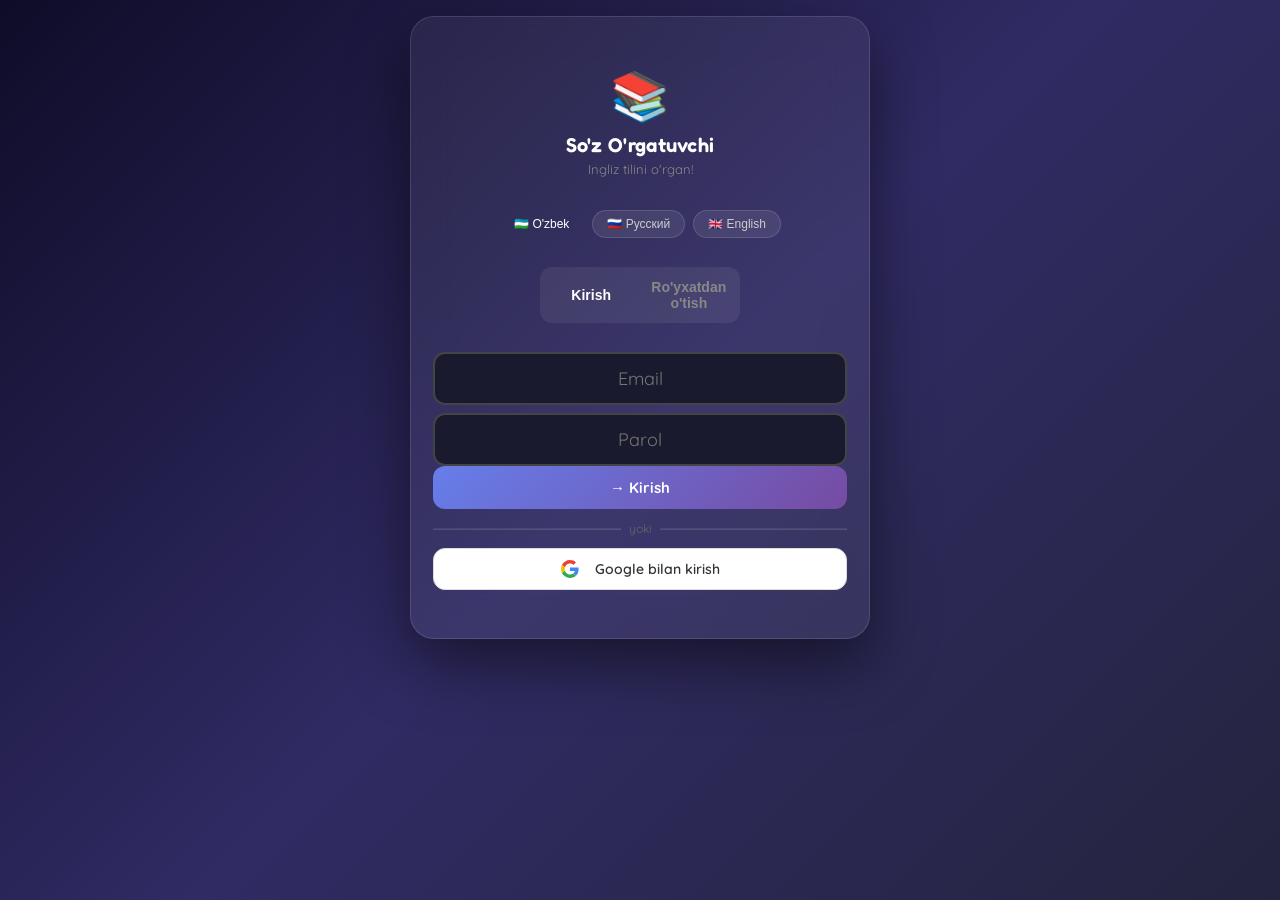
==== commit 4e5f67df: "restore full site" ====
--- a/index.html
+++ b/index.html
@@ -38,35 +38,535 @@
 <link href="https://fonts.googleapis.com/css2?family=Fredoka:wght@400;500;600;700&family=Quicksand:wght@400;500;600;700&display=swap" rel="stylesheet">
 
 <!-- Barcha stillar -->
-<link rel="stylesheet" href="css/styles.css">
-<!-- Supabase config: set these at build/deploy time or replace with real values. -->
+<style>
+/* ============================================================
+   So'z O'rgatuvchi — barcha stillar
+   Fayl     : css/styles.css
+   Qamrab oladi:
+     • Reset & body
+     • Dark / Light tema
+     • .card, .screen
+     • Tugmalar (.btn, .btn-sec, .btn-green, ...)
+     • Home ekran (streak, xp-bar, mode-grid)
+     • Unit kartalar
+     • Header & Progress bar
+     • Flashcard
+     • Quiz / MCQ / Speed
+     • Statistika
+     • Exercises & Irregular Verbs
+     • Animatsiyalar (flip, shake, bounce)
+     • Responsive (max-width: 460px)
+   ============================================================ */
+*{box-sizing:border-box;margin:0;padding:0;}
+body{
+  min-height:100vh;
+  background:linear-gradient(135deg,#0f0c29,#302b63,#24243e);
+  display:flex;align-items:flex-start;justify-content:center;
+  padding:16px 12px 40px;font-family:'Quicksand',sans-serif;color:#fff;
+  transition:background 0.4s;
+}
+body.light{
+  background:linear-gradient(135deg,#e8eaf6,#c5cae9,#d1c4e9);
+  color:#1a1a2e;
+}
+.card{
+  background:rgba(255,255,255,0.06);
+  backdrop-filter:blur(20px);
+  border:1px solid rgba(255,255,255,0.12);
+  border-radius:24px;padding:24px 18px;
+  width:100%;max-width:460px;
+  box-shadow:0 25px 60px rgba(0,0,0,0.5);
+  display:flex;flex-direction:column;
+  gap:13px;align-items:center;text-align:center;
+  transition:background 0.3s,border-color 0.3s;
+}
+body.light .card{background:rgba(255,255,255,0.7);border-color:rgba(0,0,0,0.1);box-shadow:0 10px 40px rgba(0,0,0,0.15);}
+.screen{display:none;flex-direction:column;gap:13px;align-items:center;width:100%;}
+.screen.active{display:flex;}
+h1{font-size:24px;letter-spacing:0.5px;font-family:'Fredoka',sans-serif;font-weight:600;}
+h2{font-size:20px;letter-spacing:0.3px;font-family:'Fredoka',sans-serif;font-weight:600;}
+.sub{color:#aaa;font-size:13px;}
+body.light .sub{color:#666;}
+
+/* Buttons */
+.btn{background:linear-gradient(135deg,#667eea,#764ba2);border:none;border-radius:12px;color:#fff;font-size:15px;font-weight:bold;padding:12px 20px;cursor:pointer;width:100%;font-family:'Quicksand',sans-serif;transition:opacity 0.15s;display:flex;align-items:center;justify-content:center;gap:8px;}
+.btn:active{opacity:0.75;}
+.btn-sec{background:rgba(255,255,255,0.08);border:1px solid rgba(255,255,255,0.15);}
+body.light .btn-sec{background:rgba(0,0,0,0.06);border-color:rgba(0,0,0,0.15);color:#333;}
+.btn-green{background:linear-gradient(135deg,#22c55e,#16a34a);}
+.btn-orange{background:linear-gradient(135deg,#f97316,#ea580c);}
+.btn-red{background:linear-gradient(135deg,#f87171,#dc2626);}
+.btn-sm{padding:8px 14px;font-size:13px;width:auto;}
+.btn-icon{background:rgba(255,255,255,0.1);border:1px solid rgba(255,255,255,0.15);border-radius:50%;width:42px;height:42px;font-size:19px;cursor:pointer;display:flex;align-items:center;justify-content:center;transition:background 0.2s;flex-shrink:0;}
+.btn-icon:active{background:rgba(255,255,255,0.3);}
+.btn-icon.speaking{background:rgba(167,139,250,0.3);border-color:#a78bfa;}
+body.light .btn-icon{background:rgba(0,0,0,0.06);border-color:rgba(0,0,0,0.15);}
+
+/* Home */
+.home-top{display:flex;justify-content:space-between;align-items:center;width:100%;}
+.streak-badge{display:flex;align-items:center;gap:5px;background:rgba(251,146,60,0.15);border:1px solid rgba(251,146,60,0.3);border-radius:20px;padding:6px 12px;font-size:13px;font-weight:bold;color:#fb923c;}
+.xp-bar-wrap{width:100%;background:rgba(255,255,255,0.08);border-radius:99px;height:8px;overflow:hidden;}
+body.light .xp-bar-wrap{background:rgba(0,0,0,0.08);}
+.xp-bar{height:100%;background:linear-gradient(90deg,#fbbf24,#f59e0b);border-radius:99px;transition:width 0.6s ease;}
+.level-row{display:flex;justify-content:space-between;width:100%;font-size:12px;color:#aaa;}
+body.light .level-row{color:#666;}
+.mode-grid{width:100%;display:grid;grid-template-columns:1fr 1fr;gap:10px;}
+.mode-card{background:rgba(255,255,255,0.07);border:1px solid rgba(255,255,255,0.12);border-radius:16px;padding:16px 12px;cursor:pointer;transition:background 0.2s,transform 0.15s;text-align:center;}
+.mode-card:active{transform:scale(0.97);}
+.mode-card:hover{background:rgba(255,255,255,0.13);}
+body.light .mode-card{background:rgba(255,255,255,0.6);border-color:rgba(0,0,0,0.1);}
+.mode-icon{font-size:30px;margin-bottom:7px;}
+.mode-name{font-size:14px;font-weight:600;font-family:'Fredoka',sans-serif;}
+.mode-desc{font-size:11px;color:#aaa;margin-top:3px;}
+body.light .mode-desc{color:#888;}
+
+/* Unit cards */
+.unit-list{width:100%;display:flex;flex-direction:column;gap:9px;}
+.unit-card{background:rgba(255,255,255,0.07);border:1px solid rgba(255,255,255,0.12);border-radius:14px;padding:13px 15px;display:flex;align-items:center;justify-content:space-between;cursor:pointer;transition:background 0.2s;text-align:left;}
+.unit-card:hover{background:rgba(255,255,255,0.13);}
+body.light .unit-card{background:rgba(255,255,255,0.6);border-color:rgba(0,0,0,0.1);}
+.unit-name{font-size:15px;font-weight:600;font-family:'Fredoka',sans-serif;}
+.unit-count{font-size:12px;color:#aaa;margin-top:2px;}
+.unit-actions{display:flex;gap:8px;align-items:center;}
+.icon-btn{background:none;border:none;cursor:pointer;font-size:17px;padding:4px;line-height:1;}
+
+/* Header */
+.header{display:flex;justify-content:space-between;align-items:center;width:100%;}
+.back-btn{background:none;border:none;color:#aaa;cursor:pointer;font-size:14px;font-family:'Quicksand',sans-serif;}
+body.light .back-btn{color:#666;}
+.scores{font-size:15px;font-weight:bold;}
+
+/* Progress */
+.progress-bar{width:100%;height:6px;background:rgba(255,255,255,0.1);border-radius:99px;overflow:hidden;}
+body.light .progress-bar{background:rgba(0,0,0,0.1);}
+.progress-fill{height:100%;background:linear-gradient(90deg,#667eea,#764ba2);border-radius:99px;transition:width 0.4s ease;width:0%;}
+.progress-text{font-size:12px;color:#888;}
+
+/* Word type badge */
+.wtype{display:inline-block;font-size:11px;font-style:italic;color:#a78bfa;background:rgba(167,139,250,0.12);border:1px solid rgba(167,139,250,0.25);border-radius:6px;padding:2px 7px;margin-top:4px;letter-spacing:0.3px;}
+
+/* Flashcard */
+.flashcard{width:100%;min-height:190px;background:rgba(255,255,255,0.07);border:1px solid rgba(255,255,255,0.12);border-radius:20px;padding:22px 16px;display:flex;flex-direction:column;align-items:center;justify-content:center;gap:8px;cursor:pointer;transition:transform 0.15s;position:relative;}
+.flashcard:active{transform:scale(0.98);}
+body.light .flashcard{background:rgba(255,255,255,0.6);border-color:rgba(0,0,0,0.1);}
+.flashcard-label{font-size:11px;color:#888;text-transform:uppercase;letter-spacing:1px;}
+.flashcard-word{font-size:26px;font-weight:600;line-height:1.3;font-family:'Fredoka',sans-serif;}
+.flashcard-tr{font-size:13px;color:#a78bfa;}
+.flashcard-hint{font-size:11px;color:#555;position:absolute;bottom:11px;right:13px;}
+.flashcard-audio{position:absolute;top:11px;right:11px;}
+.fc-back-divider{width:100%;height:1px;background:rgba(255,255,255,0.1);margin:8px 0;}
+body.light .fc-back-divider{background:rgba(0,0,0,0.1);}
+
+.fc-nav{display:flex;align-items:center;gap:12px;width:100%;}
+.fc-nav-btn{background:rgba(255,255,255,0.08);border:1px solid rgba(255,255,255,0.15);border-radius:12px;padding:10px;font-size:16px;cursor:pointer;flex:1;transition:background 0.15s;font-family:'Quicksand',sans-serif;color:#fff;}
+body.light .fc-nav-btn{background:rgba(0,0,0,0.06);border-color:rgba(0,0,0,0.15);color:#333;}
+.fc-nav-btn:active{background:rgba(255,255,255,0.2);}
+.fc-counter{font-size:13px;color:#aaa;min-width:56px;text-align:center;}
+
+.fc-rate{display:flex;gap:10px;width:100%;}
+.fc-know{background:linear-gradient(135deg,#22c55e,#16a34a);border:none;border-radius:12px;color:#fff;font-size:14px;font-weight:bold;padding:12px;cursor:pointer;flex:1;font-family:'Quicksand',sans-serif;}
+.fc-dontknow{background:linear-gradient(135deg,#f87171,#dc2626);border:none;border-radius:12px;color:#fff;font-size:14px;font-weight:bold;padding:12px;cursor:pointer;flex:1;font-family:'Quicksand',sans-serif;}
+.fc-know:active,.fc-dontknow:active{opacity:0.8;}
+
+/* Quiz */
+.question-box{background:rgba(255,255,255,0.07);border-radius:16px;padding:18px 16px;width:100%;position:relative;}
+body.light .question-box{background:rgba(255,255,255,0.6);}
+.question-label{font-size:11px;color:#888;text-transform:uppercase;letter-spacing:1px;margin-bottom:6px;}
+.question{font-size:22px;font-weight:600;margin-bottom:4px;font-family:'Fredoka',sans-serif;}
+.q-audio{position:absolute;top:11px;right:11px;}
+
+/* Timer bar */
+.timer-bar-wrap{width:100%;height:5px;background:rgba(255,255,255,0.1);border-radius:99px;overflow:hidden;}
+.timer-bar{height:100%;background:linear-gradient(90deg,#4ade80,#fbbf24,#f87171);border-radius:99px;transition:width 0.1s linear;width:100%;}
+
+/* Input */
+.word-input{width:100%;background:#1a1a2e;border:2px solid #444;border-radius:12px;color:#fff;font-size:18px;padding:13px 14px;outline:none;font-family:'Quicksand',sans-serif;text-align:center;transition:border-color 0.2s,background 0.2s;}
+body.light .word-input{background:#f0f0fa;border-color:#ccc;color:#1a1a2e;}
+.word-input.correct{border-color:#4ade80;background:#052e16;}
+.word-input.wrong{border-color:#f87171;background:#2d0a0a;}
+body.light .word-input.correct{background:#d1fae5;}
+body.light .word-input.wrong{background:#fee2e2;}
+
+/* Feedback */
+.correct-msg{color:#4ade80;font-weight:bold;font-size:17px;display:none;}
+.wrong-box{background:rgba(248,113,113,0.1);border:1px solid rgba(248,113,113,0.3);border-radius:12px;padding:12px 14px;width:100%;display:none;text-align:left;}
+.wrong-title{color:#f87171;font-weight:bold;font-size:15px;margin-bottom:5px;}
+.wrong-answer{font-size:15px;margin-bottom:3px;}
+.wrong-tr{font-size:12px;color:#a78bfa;margin-bottom:2px;}
+.retry-note{color:#888;font-size:11px;}
+
+/* MCQ */
+.mcq-options{width:100%;display:grid;grid-template-columns:1fr 1fr;gap:10px;}
+.mcq-btn{background:rgba(255,255,255,0.07);border:2px solid rgba(255,255,255,0.15);border-radius:14px;color:#fff;font-size:14px;padding:14px 10px;cursor:pointer;font-family:'Quicksand',sans-serif;transition:background 0.15s,border-color 0.15s;line-height:1.3;}
+body.light .mcq-btn{background:rgba(255,255,255,0.7);border-color:rgba(0,0,0,0.12);color:#1a1a2e;}
+.mcq-btn:active{transform:scale(0.97);}
+.mcq-btn.correct-opt{background:rgba(74,222,128,0.2);border-color:#4ade80;}
+.mcq-btn.wrong-opt{background:rgba(248,113,113,0.2);border-color:#f87171;}
+
+/* XP popup */
+.xp-popup{position:fixed;top:80px;left:50%;transform:translateX(-50%);background:linear-gradient(135deg,#fbbf24,#f59e0b);color:#1a1a2e;font-weight:bold;font-size:15px;padding:8px 20px;border-radius:20px;pointer-events:none;opacity:0;transition:opacity 0.3s,top 0.3s;z-index:999;}
+.xp-popup.show{opacity:1;top:60px;}
+
+/* Stats screen */
+.stat-grid{width:100%;display:grid;grid-template-columns:1fr 1fr;gap:10px;}
+.stat-card{background:rgba(255,255,255,0.07);border-radius:14px;padding:14px;text-align:center;}
+body.light .stat-card{background:rgba(255,255,255,0.6);}
+.stat-num{font-size:26px;font-weight:bold;color:#a78bfa;}
+.stat-label{font-size:12px;color:#aaa;margin-top:4px;}
+body.light .stat-label{color:#666;}
+.hard-word{background:rgba(248,113,113,0.1);border:1px solid rgba(248,113,113,0.2);border-radius:10px;padding:9px 12px;text-align:left;font-size:13px;}
+.hard-word-en{font-weight:bold;}
+.hard-word-cnt{color:#f87171;font-size:11px;margin-top:2px;}
+
+/* Stats screen */
+.stats-box{display:flex;gap:20px;background:rgba(255,255,255,0.07);border-radius:12px;padding:12px 20px;}
+body.light .stats-box{background:rgba(255,255,255,0.6);}
+.stat{font-size:15px;color:#ccc;}
+body.light .stat{color:#555;}
+
+/* Form */
+textarea,.text-input{width:100%;background:#1a1a2e;border:1px solid #333;border-radius:12px;color:#fff;font-size:14px;padding:12px;font-family:monospace;outline:none;}
+body.light textarea,body.light .text-input{background:#f0f0fa;border-color:#ccc;color:#1a1a2e;}
+textarea{resize:vertical;}
+.text-input{font-family:'Quicksand',sans-serif;font-size:15px;}
+.form-group{width:100%;display:flex;flex-direction:column;gap:6px;text-align:left;}
+.form-label{font-size:12px;color:#888;text-transform:uppercase;letter-spacing:0.5px;}
+.row{display:flex;gap:10px;width:100%;}
+.error-msg{color:#f87171;font-size:13px;display:none;}
+code{background:rgba(255,255,255,0.1);border-radius:4px;padding:2px 6px;font-family:monospace;font-size:12px;}
+body.light code{background:rgba(0,0,0,0.08);}
+
+/* Word list */
+.word-list{width:100%;display:flex;flex-direction:column;gap:7px;max-height:260px;overflow-y:auto;}
+.word-item{background:rgba(255,255,255,0.06);border-radius:10px;padding:9px 12px;display:flex;align-items:center;justify-content:space-between;text-align:left;}
+body.light .word-item{background:rgba(0,0,0,0.04);}
+.word-en{font-size:13px;font-weight:bold;}
+.word-uz{font-size:12px;color:#aaa;}
+body.light .word-uz{color:#666;}
+
+/* Unit select */
+.unit-select-list{width:100%;display:flex;flex-direction:column;gap:8px;max-height:280px;overflow-y:auto;}
+.unit-sel-item{background:rgba(255,255,255,0.07);border:2px solid transparent;border-radius:12px;padding:11px 14px;cursor:pointer;display:flex;align-items:center;gap:12px;text-align:left;transition:border-color 0.2s,background 0.2s;}
+.unit-sel-item.selected{border-color:#764ba2;background:rgba(118,75,162,0.2);}
+body.light .unit-sel-item{background:rgba(255,255,255,0.6);}
+body.light .unit-sel-item.selected{background:rgba(118,75,162,0.1);}
+.check{font-size:17px;width:22px;text-align:center;}
+.divider{width:100%;height:1px;background:rgba(255,255,255,0.08);}
+body.light .divider{background:rgba(0,0,0,0.08);}
+
+/* Tabs */
+.tabs{display:flex;gap:6px;width:100%;}
+.tab{flex:1;padding:9px;border-radius:10px;border:1px solid rgba(255,255,255,0.1);background:rgba(255,255,255,0.05);color:#aaa;cursor:pointer;font-size:13px;font-family:'Quicksand',sans-serif;transition:all 0.2s;}
+body.light .tab{background:rgba(0,0,0,0.04);border-color:rgba(0,0,0,0.1);color:#666;}
+.tab.active{background:linear-gradient(135deg,#667eea,#764ba2);color:#fff;border-color:transparent;font-weight:bold;}
+
+/* Share box */
+.share-box{width:100%;background:rgba(255,255,255,0.06);border:1px solid rgba(255,255,255,0.12);border-radius:14px;padding:14px;text-align:left;}
+body.light .share-box{background:rgba(255,255,255,0.6);}
+.share-code{font-family:monospace;font-size:12px;color:#a78bfa;word-break:break-all;margin-top:6px;line-height:1.5;}
+
+/* ============================================================
+   AI Tushuntirma bloki — ai-explain.js uchun stillar
+   ============================================================ */
+
+.ai-explain-wrap {
+  display: none;
+  width: 100%;
+  margin-top: 10px;
+}
+
+.ai-explain-box {
+  background: rgba(139, 92, 246, 0.12);
+  border: 1px solid rgba(139, 92, 246, 0.35);
+  border-radius: 14px;
+  padding: 13px 14px;
+  font-size: 13px;
+  line-height: 1.6;
+  color: #e2e8f0;
+  text-align: left;
+  position: relative;
+}
+
+body.light .ai-explain-box {
+  background: rgba(139, 92, 246, 0.08);
+  border-color: rgba(139, 92, 246, 0.3);
+  color: #2d2d4e;
+}
+
+.ai-explain-box.loading {
+  display: flex;
+  align-items: center;
+  gap: 8px;
+  color: #a78bfa;
+  font-style: italic;
+}
+
+.ai-explain-box.error {
+  display: flex;
+  align-items: center;
+  gap: 8px;
+  background: rgba(248, 113, 113, 0.08);
+  border-color: rgba(248, 113, 113, 0.25);
+  color: #fca5a5;
+  font-size: 12px;
+}
+
+.ai-explain-header {
+  display: flex;
+  align-items: center;
+  gap: 6px;
+  margin-bottom: 8px;
+}
+
+.ai-icon { font-size: 16px; }
+
+.ai-label {
+  font-size: 11px;
+  font-weight: 700;
+  color: #a78bfa;
+  text-transform: uppercase;
+  letter-spacing: 0.5px;
+  flex: 1;
+}
+
+.ai-close-btn {
+  background: none;
+  border: none;
+  color: #888;
+  cursor: pointer;
+  font-size: 13px;
+  padding: 0 2px;
+  line-height: 1;
+}
+.ai-close-btn:hover { color: #ccc; }
+
+.ai-explain-text {
+  font-size: 13px;
+  color: #cbd5e1;
+  line-height: 1.65;
+}
+body.light .ai-explain-text { color: #374151; }
+
+/* Animatsion nuqtalar (loading uchun) */
+@keyframes blink { 0%,80%,100%{opacity:0} 40%{opacity:1} }
+.ai-dots .dot1 { animation: blink 1.2s infinite 0s; }
+.ai-dots .dot2 { animation: blink 1.2s infinite 0.2s; }
+.ai-dots .dot3 { animation: blink 1.2s infinite 0.4s; }
+
+/* ============================================================
+   Auth, Lang Switcher, Admin Panel stillar
+   ============================================================ */
+
+/* AUTH EKRAN */
+#screen-auth { padding: 24px 4px; }
+.auth-tab {
+  flex: 1; background: none; border: none; color: #888;
+  padding: 8px; border-radius: 8px; cursor: pointer;
+  font-size: 14px; font-weight: 600; transition: all 0.2s;
+}
+.auth-tab.active { background: var(--btn); color: #fff; }
+
+.btn-google {
+  background: #fff; color: #333; border: 1px solid #ddd;
+  display: flex; align-items: center; justify-content: center;
+  width: 100%; padding: 11px; border-radius: 12px;
+  font-size: 14px; font-weight: 600; cursor: pointer;
+  transition: box-shadow 0.2s;
+}
+.btn-google:hover { box-shadow: 0 2px 8px rgba(0,0,0,0.15); }
+
+/* TIL TANLASH (auth ekranida) */
+.lang-switcher {
+  display: flex; gap: 8px; justify-content: center;
+}
+.lang-btn {
+  background: #ffffff15; border: 1px solid #ffffff20;
+  color: #ccc; padding: 6px 14px; border-radius: 20px;
+  font-size: 12px; cursor: pointer; transition: all 0.2s;
+}
+.lang-btn.active, .lang-btn:hover {
+  background: var(--btn); color: #fff; border-color: transparent;
+}
+body.light .lang-btn { background: #f3f4f6; color: #555; border-color: #e5e7eb; }
+body.light .lang-btn.active { background: var(--btn); color: #fff; }
+
+/* MINI TIL TANLASH (home ekranida) */
+.lang-mini-switcher { display: flex; gap: 3px; }
+.lang-mini {
+  background: none; border: none; font-size: 16px;
+  cursor: pointer; opacity: 0.4; transition: opacity 0.2s;
+  padding: 3px; border-radius: 6px;
+}
+.lang-mini.active { opacity: 1; }
+.lang-mini:hover { opacity: 0.8; }
+
+/* ADMIN PANEL */
+.admin-top-stats {
+  display: grid; grid-template-columns: 1fr 1fr 1fr;
+  gap: 8px; margin-bottom: 4px;
+}
+.adm-stat-card {
+  background: #ffffff0d; border-radius: 12px;
+  padding: 10px 6px; text-align: center;
+  border: 1px solid #ffffff10;
+}
+.adm-stat-card.online { border-color: #34d39933; background: #34d3991a; }
+.adm-stat-num { font-size: 22px; font-weight: 800; color: #a78bfa; }
+.adm-stat-card.online .adm-stat-num { color: #34d399; }
+.adm-stat-lbl { font-size: 10px; color: #888; margin-top: 2px; }
+
+.adm-table {
+  width: 100%; border-collapse: collapse;
+  font-size: 12px; min-width: 480px;
+}
+.adm-table th {
+  background: #ffffff10; padding: 8px 6px;
+  text-align: left; color: #a78bfa;
+  font-size: 11px; text-transform: uppercase;
+  letter-spacing: 0.5px; white-space: nowrap;
+}
+.adm-table td { padding: 8px 6px; border-bottom: 1px solid #ffffff08; }
+.adm-table tr:hover td { background: #ffffff06; }
+
+body.light .adm-table th { background: #f3f4f6; color: #6b21a8; }
+body.light .adm-table td { border-color: #e5e7eb; }
+
+.adm-online-card {
+  background: #34d3991a; border: 1px solid #34d39933;
+  border-radius: 10px; padding: 10px 12px;
+  margin-bottom: 8px; display: flex;
+  align-items: center; gap: 10px;
+}
+.adm-online-card > div:first-child { flex: 1; }
+
+/* ============================================================
+   Admin Panel — Yangi stillar
+   ============================================================ */
+.adm-header {
+  display: flex; align-items: center; justify-content: space-between;
+  margin-bottom: 12px; padding-bottom: 10px;
+  border-bottom: 1px solid #ffffff15;
+}
+.adm-title { font-size: 16px; font-weight: 800; color: #a78bfa; }
+
+.adm-tabs {
+  display: flex; gap: 4px; margin-bottom: 10px;
+  background: #ffffff0d; border-radius: 10px; padding: 4px;
+}
+.adm-tab {
+  flex: 1; background: none; border: none; color: #888;
+  padding: 7px 4px; border-radius: 8px; cursor: pointer;
+  font-size: 12px; font-weight: 600; transition: all 0.2s;
+}
+.adm-tab.active { background: #6d28d9; color: #fff; }
+
+.adm-footer {
+  font-size: 11px; color: #666; text-align: center; margin-top: 8px;
+}
+.adm-empty {
+  text-align: center; padding: 30px; color: #888; font-size: 14px;
+}
+.adm-loading { text-align: center; padding: 20px; color: #888; }
+
+/* Responsive */
+@media (max-width: 460px) {
+  .adm-top-stats { grid-template-columns: 1fr 1fr 1fr; gap: 6px; }
+  .adm-stat-num { font-size: 18px; }
+  .adm-stat-lbl { font-size: 9px; }
+  .adm-table { font-size: 11px; }
+  .adm-table th, .adm-table td { padding: 6px 4px; }
+}
+
+</style>
+
+<!-- Config: Bu qiymatlarni o'zingizning Supabase loyihangizdan oling -->
 <script>
-  // IMPORTANT: Replace with your Supabase project URL and anon key
-  // Example (do NOT commit real keys to public repos):
-  // window._SB_URL = 'https://your-project.supabase.co';
-  // window._SB_ANON = 'public-anon-key';
-  // For local development you can set these here or inject via build env.
-  window._SB_URL = window._SB_URL || '';
-  window._SB_ANON = window._SB_ANON || '';
-  window._ADMIN_EMAIL = window._ADMIN_EMAIL || '';
-  window._ADMIN_SECRET = window._ADMIN_SECRET || '';
+  window._SB_URL    = 'https://ywxfguiabwfvpvsilxlu.supabase.co';
+  window._SB_ANON   = 'eyJhbGciOiJIUzI1NiIsInR5cCI6IkpXVCJ9.eyJpc3MiOiJzdXBhYmFzZSIsInJlZiI6Inl3eGZndWlhYndmdnB2c2lseGx1Iiwicm9sZSI6ImFub24iLCJpYXQiOjE3ODE3NDM2MzEsImV4cCI6MjA5NzMxOTYzMX0.Yeqr4e12zWgRUfffjF4ZKqcme63TFWAjuWBiBcnmNAc';
+  window._ADMIN_EMAIL  = 'admin@gmail.com';
+  window._ADMIN_SECRET = '123456';
 </script>
 </head>
 <body id="body">
 <div class="xp-popup" id="xp-popup">+10 XP ⭐</div>
 <div class="card">
 
+<!-- ===== AUTH SCREEN ===== -->
+<div class="screen" id="screen-auth">
+  <div style="text-align:center;margin-bottom:20px">
+    <div style="font-size:48px">📚</div>
+    <h2 data-i18n="app_title" style="margin:8px 0 4px">So'z O'rgatuvchi</h2>
+    <p style="color:#888;font-size:13px" data-i18n="auth_subtitle">Ingliz tilini o'rgan!</p>
+  </div>
+
+  <!-- Til tanlash -->
+  <div class="lang-switcher" style="margin-bottom:16px">
+    <button onclick="setLang('uz')" id="lang-uz" class="lang-btn">🇺🇿 O'zbek</button>
+    <button onclick="setLang('ru')" id="lang-ru" class="lang-btn">🇷🇺 Русский</button>
+    <button onclick="setLang('en')" id="lang-en" class="lang-btn">🇬🇧 English</button>
+  </div>
+
+  <!-- Tablar -->
+  <div style="display:flex;gap:4px;margin-bottom:16px;background:#ffffff11;border-radius:12px;padding:4px">
+    <button class="auth-tab active" id="auth-tab-login" onclick="switchAuthTab('login')" data-i18n="auth_login">Kirish</button>
+    <button class="auth-tab" id="auth-tab-reg" onclick="switchAuthTab('reg')" data-i18n="auth_register">Ro'yxatdan o'tish</button>
+  </div>
+
+  <!-- LOGIN -->
+  <div id="auth-form-login" class="auth-form">
+    <input class="word-input" id="login-email" type="email" placeholder="Email" onkeydown="authKeydown(event,'login')" autocomplete="email"/>
+    <input class="word-input" id="login-pass" type="password" data-i18n-ph="auth_password" placeholder="Parol" onkeydown="authKeydown(event,'login')" autocomplete="current-password" style="margin-top:8px"/>
+    <p class="error-msg" id="login-error"></p>
+    <button class="btn" id="login-btn" onclick="doEmailLogin()" data-i18n="auth_login_btn">→ Kirish</button>
+    <div style="display:flex;align-items:center;gap:8px;margin:12px 0;color:#666;font-size:12px">
+      <hr style="flex:1;border-color:#ffffff22"><span data-i18n="auth_or">yoki</span><hr style="flex:1;border-color:#ffffff22">
+    </div>
+    <button class="btn btn-google" onclick="doGoogleLogin()">
+      <svg width="18" height="18" viewBox="0 0 48 48" style="margin-right:8px"><path fill="#EA4335" d="M24 9.5c3.54 0 6.71 1.22 9.21 3.6l6.85-6.85C35.9 2.38 30.47 0 24 0 14.62 0 6.51 5.38 2.56 13.22l7.98 6.19C12.43 13.72 17.74 9.5 24 9.5z"/><path fill="#4285F4" d="M46.98 24.55c0-1.57-.15-3.09-.38-4.55H24v9.02h12.94c-.58 2.96-2.26 5.48-4.78 7.18l7.73 6c4.51-4.18 7.09-10.36 7.09-17.65z"/><path fill="#FBBC05" d="M10.53 28.59c-.48-1.45-.76-2.99-.76-4.59s.27-3.14.76-4.59l-7.98-6.19C.92 16.46 0 20.12 0 24c0 3.88.92 7.54 2.56 10.78l7.97-6.19z"/><path fill="#34A853" d="M24 48c6.48 0 11.93-2.13 15.89-5.81l-7.73-6c-2.18 1.48-4.97 2.31-8.16 2.31-6.26 0-11.57-4.22-13.47-9.91l-7.98 6.19C6.51 42.62 14.62 48 24 48z"/></svg>
+      <span data-i18n="auth_google">Google bilan kirish</span>
+    </button>
+  </div>
+
+  <!-- REGISTER -->
+  <div id="auth-form-reg" class="auth-form" style="display:none">
+    <input class="word-input" id="reg-name" type="text" data-i18n-ph="auth_name" placeholder="Ismingiz" onkeydown="authKeydown(event,'reg')"/>
+    <input class="word-input" id="reg-email" type="email" placeholder="Email" onkeydown="authKeydown(event,'reg')" style="margin-top:8px" autocomplete="email"/>
+    <input class="word-input" id="reg-pass" type="password" data-i18n-ph="auth_password" placeholder="Parol (min 6 ta belgi)" onkeydown="authKeydown(event,'reg')" style="margin-top:8px"/>
+    <input class="word-input" id="reg-pass2" type="password" data-i18n-ph="auth_pass_confirm" placeholder="Parolni takrorlang" onkeydown="authKeydown(event,'reg')" style="margin-top:8px"/>
+    <p class="error-msg" id="reg-error"></p>
+    <button class="btn" id="reg-btn" onclick="doEmailRegister()" data-i18n="auth_reg_btn">→ Ro'yxatdan o'tish</button>
+    <div style="display:flex;align-items:center;gap:8px;margin:12px 0;color:#666;font-size:12px">
+      <hr style="flex:1;border-color:#ffffff22"><span data-i18n="auth_or">yoki</span><hr style="flex:1;border-color:#ffffff22">
+    </div>
+    <button class="btn btn-google" onclick="doGoogleLogin()">
+      <svg width="18" height="18" viewBox="0 0 48 48" style="margin-right:8px"><path fill="#EA4335" d="M24 9.5c3.54 0 6.71 1.22 9.21 3.6l6.85-6.85C35.9 2.38 30.47 0 24 0 14.62 0 6.51 5.38 2.56 13.22l7.98 6.19C12.43 13.72 17.74 9.5 24 9.5z"/><path fill="#4285F4" d="M46.98 24.55c0-1.57-.15-3.09-.38-4.55H24v9.02h12.94c-.58 2.96-2.26 5.48-4.78 7.18l7.73 6c4.51-4.18 7.09-10.36 7.09-17.65z"/><path fill="#FBBC05" d="M10.53 28.59c-.48-1.45-.76-2.99-.76-4.59s.27-3.14.76-4.59l-7.98-6.19C.92 16.46 0 20.12 0 24c0 3.88.92 7.54 2.56 10.78l7.97-6.19z"/><path fill="#34A853" d="M24 48c6.48 0 11.93-2.13 15.89-5.81l-7.73-6c-2.18 1.48-4.97 2.31-8.16 2.31-6.26 0-11.57-4.22-13.47-9.91l-7.98 6.19C6.51 42.62 14.62 48 24 48z"/></svg>
+      <span data-i18n="auth_google">Google bilan kirish</span>
+    </button>
+  </div>
+</div>
+
+<!-- ===== ADMIN SCREEN ===== -->
+<div class="screen" id="screen-admin"></div>
+
+
+
   <!-- HOME -->
   <div class="screen active" id="screen-home">
     <div class="home-top">
       <div class="streak-badge">🔥 <span id="streak-num">0</span> kun</div>
-      <div style="display:flex;gap:8px;">
+      <div style="display:flex;gap:6px;align-items:center">
+        <div class="lang-mini-switcher">
+          <button onclick="setLang('uz')" class="lang-mini" id="lm-uz">🇺🇿</button>
+          <button onclick="setLang('ru')" class="lang-mini" id="lm-ru">🇷🇺</button>
+          <button onclick="setLang('en')" class="lang-mini" id="lm-en">🇬🇧</button>
+        </div>
         <button class="btn-icon" onclick="showScreen('stats')" title="Statistika" style="width:36px;height:36px;font-size:16px;">📊</button>
         <button class="btn-icon" onclick="toggleTheme()" title="Tema" style="width:36px;height:36px;font-size:16px;" id="theme-btn">🌙</button>
+        <button class="btn-icon" onclick="doLogout()" title="Chiqish" style="width:36px;height:36px;font-size:14px;">🚪</button>
       </div>
     </div>
     <div style="font-size:44px">📚</div>
-    <h1>So'z O'rgatuvchigit add .</h1>
+    <h1>So'z O'rganuv</h1>
     <p class="sub" id="home-total"></p>
     <!-- XP / Level -->
     <div style="width:100%">
@@ -179,6 +679,7 @@
       <p class="wrong-title">✗ Xato!</p>
       <p class="wrong-answer">To'g'ri javob: <strong id="irr-fill-answer"></strong></p>
     </div>
+    <div id="irr-fill-ai-explain" class="ai-explain-wrap"></div>
     <button class="btn" id="irr-fill-check-btn" onclick="irrFillCheck()">Tekshir</button>
     <button class="btn" id="irr-fill-next-btn" style="display:none" onclick="irrFillNext()">Keyingisi →</button>
   </div>
@@ -199,6 +700,7 @@
       <p class="flashcard-tr" id="irr-quiz-uz"></p>
     </div>
     <div id="irr-quiz-options" style="width:100%;display:grid;grid-template-columns:1fr 1fr;gap:9px"></div>
+    <div id="irr-quiz-ai-explain" class="ai-explain-wrap"></div>
     <button class="btn" id="irr-quiz-next-btn" style="display:none" onclick="irrQuizNext()">Keyingisi →</button>
   </div>
 
@@ -242,6 +744,7 @@
       <button class="fc-know" onclick="exTFAnswer(true)">✓ To'g'ri (True)</button>
     </div>
     <div id="ex-feedback" style="display:none;width:100%;border-radius:12px;padding:12px 14px"></div>
+    <div id="ex-ai-explain" class="ai-explain-wrap"></div>
     <button class="btn" id="ex-next-btn" style="display:none" onclick="exNext()">Keyingisi →</button>
     <button class="btn" id="ex-check-btn" style="display:none" onclick="exCheckGap()">Tekshir</button>
   </div>
@@ -382,6 +885,7 @@
       <p class="wrong-tr" id="correct-tr"></p>
       <p class="retry-note">Bu so'z keyinroq qayta chiqadi</p>
     </div>
+    <div id="quiz-ai-explain" class="ai-explain-wrap"></div>
     <div class="row">
       <button class="btn" id="btn-check" style="display:none" onclick="handleSubmit()">Tekshir</button>
       <button class="btn" id="btn-next" style="display:none" onclick="handleNext()">Keyingisi →</button>
@@ -406,6 +910,7 @@
       <div class="wtype" id="mcq-type" style="display:none;margin-top:6px"></div>
     </div>
     <div class="mcq-options" id="mcq-options"></div>
+    <div id="mcq-ai-explain" class="ai-explain-wrap"></div>
     <button class="btn" id="mcq-next-btn" style="display:none" onclick="mcqNext()">Keyingisi →</button>
   </div>
 
@@ -432,6 +937,7 @@
       <p class="wrong-title">✗ Vaqt tugadi!</p>
       <p class="wrong-answer">To'g'ri javob: <strong id="sp-correct-answer"></strong></p>
     </div>
+    <div id="speed-ai-explain" class="ai-explain-wrap"></div>
   </div>
 
   <!-- QUIZ/SPEED/MCQ DONE -->
@@ -486,35 +992,2857 @@
   ╚════════════════════════════════════════════════╝
 -->
 
-<!-- 1. Ma'lumotlar (boshqa barcha modullar bunga bog'liq) -->
-<script src="js/data.js"></script>
-
-<!-- 2. Asosiy logika (holat, tema, XP, ekranlar) -->
-<script src="js/core.js"></script>
-
-<!-- 3. O'yin rejimlari -->
-<!-- <script src="js/flashcard.js"></script> -->
-<script src="js/quiz.js"></script>
-<script src="js/mcq.js"></script>
-<script src="js/speed.js"></script>
-
-<!-- 4. Qo'shimcha funksiyalar -->
-<script src="js/stats.js"></script>
-<script src="js/share.js"></script>
-<script src="js/units.js"></script>
-<script src="js/exercises.js"></script>
-<script src="js/irregular.js"></script>
-
-<!-- i18n, Supabase and auth scripts (required for login, tracker and translations) -->
-<script src="js/i18n.js"></script>
-<script src="js/supabase.min.js"></script>
-<script src="js/tracker.js"></script>
-<script src="js/auth.js"></script>
+<!-- AI Tushuntirma — eng oxirida yuklansin (barcha funksiyalar tayyor bo'lgandan keyin) -->
 <script>
-  // Initialize auth if available
-  if (typeof initAuth === 'function') {
-    try { initAuth(); } catch (e) { console.error('initAuth error', e); }
+// ===== supabase.min.js =====
+var supabase=(function(e){function t(e,t){var n={};for(var r in e)Object.prototype.hasOwnProperty.call(e,r)&&t.indexOf(r)<0&&(n[r]=e[r]);if(e!=null&&typeof Object.getOwnPropertySymbols==`function`)for(var i=0,r=Object.getOwnPropertySymbols(e);i<r.length;i++)t.indexOf(r[i])<0&&Object.prototype.propertyIsEnumerable.call(e,r[i])&&(n[r[i]]=e[r[i]]);return n}function n(e,t,n,r){function i(e){return e instanceof n?e:new n(function(t){t(e)})}return new(n||=Promise)(function(n,a){function o(e){try{c(r.next(e))}catch(e){a(e)}}function s(e){try{c(r.throw(e))}catch(e){a(e)}}function c(e){e.done?n(e.value):i(e.value).then(o,s)}c((r=r.apply(e,t||[])).next())})}let r=e=>e?(...t)=>e(...t):(...e)=>fetch(...e);var i=class extends Error{constructor(e,t=`FunctionsError`,n){super(e),this.name=t,this.context=n}toJSON(){return{name:this.name,message:this.message,context:this.context}}},a=class extends i{constructor(e){super(`Failed to send a request to the Edge Function`,`FunctionsFetchError`,e)}},o=class extends i{constructor(e){super(`Relay Error invoking the Edge Function`,`FunctionsRelayError`,e)}},s=class extends i{constructor(e){super(`Edge Function returned a non-2xx status code`,`FunctionsHttpError`,e)}},c;(function(e){e.Any=`any`,e.ApNortheast1=`ap-northeast-1`,e.ApNortheast2=`ap-northeast-2`,e.ApSouth1=`ap-south-1`,e.ApSoutheast1=`ap-southeast-1`,e.ApSoutheast2=`ap-southeast-2`,e.CaCentral1=`ca-central-1`,e.EuCentral1=`eu-central-1`,e.EuWest1=`eu-west-1`,e.EuWest2=`eu-west-2`,e.EuWest3=`eu-west-3`,e.SaEast1=`sa-east-1`,e.UsEast1=`us-east-1`,e.UsWest1=`us-west-1`,e.UsWest2=`us-west-2`})(c||={});var l=class{constructor(e,{headers:t={},customFetch:n,region:i=c.Any}={}){this.url=e,this.headers=t,this.region=i,this.fetch=r(n)}setAuth(e){this.headers.Authorization=`Bearer ${e}`}invoke(e){return n(this,arguments,void 0,function*(e,t={}){let n,r;try{let{headers:i,method:c,body:l,signal:u,timeout:d}=t,f={},{region:p}=t;p||=this.region;let m=new URL(`${this.url}/${e}`);p&&p!==`any`&&(f[`x-region`]=p,m.searchParams.set(`forceFunctionRegion`,p));let h;l&&(i&&!Object.prototype.hasOwnProperty.call(i,`Content-Type`)||!i)?typeof Blob<`u`&&l instanceof Blob||l instanceof ArrayBuffer?(f[`Content-Type`]=`application/octet-stream`,h=l):typeof l==`string`?(f[`Content-Type`]=`text/plain`,h=l):typeof FormData<`u`&&l instanceof FormData?h=l:(f[`Content-Type`]=`application/json`,h=JSON.stringify(l)):h=l&&typeof l!=`string`&&!(typeof Blob<`u`&&l instanceof Blob)&&!(l instanceof ArrayBuffer)&&!(typeof FormData<`u`&&l instanceof FormData)?JSON.stringify(l):l;let ee=u;d&&(r=new AbortController,n=setTimeout(()=>r.abort(),d),u?(ee=r.signal,u.addEventListener(`abort`,()=>r.abort())):ee=r.signal);let g=yield this.fetch(m.toString(),{method:c||`POST`,headers:Object.assign(Object.assign(Object.assign({},f),this.headers),i),body:h,signal:ee}).catch(e=>{throw new a(e)}),te=g.headers.get(`x-relay-error`);if(te&&te===`true`)throw new o(g);if(!g.ok)throw new s(g);let _=(g.headers.get(`Content-Type`)??`text/plain`).split(`;`)[0].trim(),ne;return ne=_===`application/json`?yield g.json():_===`application/octet-stream`||_===`application/pdf`?yield g.blob():_===`text/event-stream`?g:_===`multipart/form-data`?yield g.formData():yield g.text(),{data:ne,error:null,response:g}}catch(e){return{data:null,error:e,response:e instanceof s||e instanceof o?e.context:void 0}}finally{n&&clearTimeout(n)}})}};let u=e=>Math.min(1e3*2**e,3e4),d=[520,503],f=[`GET`,`HEAD`,`OPTIONS`];var p=class extends Error{constructor(e){super(e.message),this.name=`PostgrestError`,this.details=e.details,this.hint=e.hint,this.code=e.code}toJSON(){return{name:this.name,message:this.message,details:this.details,hint:this.hint,code:this.code}}};function m(e,t){return new Promise(n=>{if(t?.aborted){n();return}let r=setTimeout(()=>{t?.removeEventListener(`abort`,i),n()},e);function i(){clearTimeout(r),n()}t?.addEventListener(`abort`,i)})}function h(e,t,n,r){return!(!r||n>=3||!f.includes(e)||!d.includes(t))}var ee=class{constructor(e){this.shouldThrowOnError=!1,this.retryEnabled=!0,this.method=e.method,this.url=e.url,this.headers=new Headers(e.headers),this.schema=e.schema,this.body=e.body,this.shouldThrowOnError=e.shouldThrowOnError??!1,this.signal=e.signal,this.isMaybeSingle=e.isMaybeSingle??!1,this.shouldStripNulls=e.shouldStripNulls??!1,this.urlLengthLimit=e.urlLengthLimit??8e3,this.retryEnabled=e.retry??!0,e.fetch?this.fetch=e.fetch:this.fetch=fetch}throwOnError(){return this.shouldThrowOnError=!0,this}stripNulls(){if(this.headers.get(`Accept`)===`text/csv`)throw Error(`stripNulls() cannot be used with csv()`);return this.shouldStripNulls=!0,this}setHeader(e,t){return this.headers=new Headers(this.headers),this.headers.set(e,t),this}retry(e){return this.retryEnabled=e,this}then(e,t){var n=this;if(this.schema===void 0||([`GET`,`HEAD`].includes(this.method)?this.headers.set(`Accept-Profile`,this.schema):this.headers.set(`Content-Profile`,this.schema)),this.method!==`GET`&&this.method!==`HEAD`&&this.headers.set(`Content-Type`,`application/json`),this.shouldStripNulls){let e=this.headers.get(`Accept`);e===`application/vnd.pgrst.object+json`?this.headers.set(`Accept`,`application/vnd.pgrst.object+json;nulls=stripped`):(!e||e===`application/json`)&&this.headers.set(`Accept`,`application/vnd.pgrst.array+json;nulls=stripped`)}let r=this.fetch,i=(async()=>{let e=0;for(;;){let t={};n.headers.forEach((e,n)=>{t[n]=e}),e>0&&(t[`X-Retry-Count`]=String(e));let i;try{i=await r(n.url.toString(),{method:n.method,headers:t,body:JSON.stringify(n.body,(e,t)=>typeof t==`bigint`?t.toString():t),signal:n.signal})}catch(t){if(t?.name===`AbortError`||t?.code===`ABORT_ERR`||!f.includes(n.method))throw t;if(n.retryEnabled&&e<3){let t=u(e);e++,await m(t,n.signal);continue}throw t}if(h(n.method,i.status,e,n.retryEnabled)){let t=i.headers?.get(`Retry-After`)??null,r=t===null?u(e):Math.max(0,parseInt(t,10)||0)*1e3;await i.text(),e++,await m(r,n.signal);continue}return await n.processResponse(i)}})();return this.shouldThrowOnError||(i=i.catch(e=>{let t=``,n=``,r=``,i=e?.cause;if(i){let n=i?.message??``,r=i?.code??``;t=`${e?.name??`FetchError`}: ${e?.message}`,t+=`\n\nCaused by: ${i?.name??`Error`}: ${n}`,r&&(t+=` (${r})`),i?.stack&&(t+=`\n${i.stack}`)}else t=e?.stack??``;let a=this.url.toString().length;return e?.name===`AbortError`||e?.code===`ABORT_ERR`?(r=``,n=`Request was aborted (timeout or manual cancellation)`,a>this.urlLengthLimit&&(n+=`. Note: Your request URL is ${a} characters, which may exceed server limits. If selecting many fields, consider using views. If filtering with large arrays (e.g., .in('id', [many IDs])), consider using an RPC function to pass values server-side.`)):(i?.name===`HeadersOverflowError`||i?.code===`UND_ERR_HEADERS_OVERFLOW`)&&(r=``,n=`HTTP headers exceeded server limits (typically 16KB)`,a>this.urlLengthLimit&&(n+=`. Your request URL is ${a} characters. If selecting many fields, consider using views. If filtering with large arrays (e.g., .in('id', [200+ IDs])), consider using an RPC function instead.`)),{success:!1,error:{message:`${e?.name??`FetchError`}: ${e?.message}`,details:t,hint:n,code:r},data:null,count:null,status:0,statusText:``}})),i.then(e,t)}async processResponse(e){var t=this;let n=null,r=null,i=null,a=e.status,o=e.statusText;if(e.ok){if(t.method!==`HEAD`){let i=await e.text();if(i!==``)if(t.headers.get(`Accept`)===`text/csv`)r=i;else if(t.headers.get(`Accept`)&&t.headers.get(`Accept`)?.includes(`application/vnd.pgrst.plan+text`))r=i;else try{r=JSON.parse(i)}catch{if(n={message:i},r=null,t.shouldThrowOnError)throw new p({message:i,details:``,hint:``,code:``})}}let s=t.headers.get(`Prefer`)?.match(/count=(exact|planned|estimated)/),c=e.headers.get(`content-range`)?.split(`/`);s&&c&&c.length>1&&(i=parseInt(c[1])),t.isMaybeSingle&&Array.isArray(r)&&(r.length>1?(n={code:`PGRST116`,details:`Results contain ${r.length} rows, application/vnd.pgrst.object+json requires 1 row`,hint:null,message:`JSON object requested, multiple (or no) rows returned`},r=null,i=null,a=406,o=`Not Acceptable`):r=r.length===1?r[0]:null)}else{let i=await e.text();try{n=JSON.parse(i),Array.isArray(n)&&e.status===404&&(r=[],n=null,a=200,o=`OK`)}catch{e.status===404&&i===``?(a=204,o=`No Content`):n={message:i}}if(n&&t.shouldThrowOnError)throw new p(n)}return{success:n===null,error:n,data:r,count:i,status:a,statusText:o}}returns(){return this}overrideTypes(){return this}},g=class extends ee{throwOnError(){return super.throwOnError()}select(e){let t=!1,n=(e??`*`).split(``).map(e=>/\s/.test(e)&&!t?``:(e===`"`&&(t=!t),e)).join(``);return this.url.searchParams.set(`select`,n),this.headers.append(`Prefer`,`return=representation`),this}order(e,{ascending:t=!0,nullsFirst:n,foreignTable:r,referencedTable:i=r}={}){let a=i?`${i}.order`:`order`,o=this.url.searchParams.get(a);return this.url.searchParams.set(a,`${o?`${o},`:``}${e}.${t?`asc`:`desc`}${n===void 0?``:n?`.nullsfirst`:`.nullslast`}`),this}limit(e,{foreignTable:t,referencedTable:n=t}={}){let r=n===void 0?`limit`:`${n}.limit`;return this.url.searchParams.set(r,`${e}`),this}range(e,t,{foreignTable:n,referencedTable:r=n}={}){let i=r===void 0?`offset`:`${r}.offset`,a=r===void 0?`limit`:`${r}.limit`;return this.url.searchParams.set(i,`${e}`),this.url.searchParams.set(a,`${t-e+1}`),this}abortSignal(e){return this.signal=e,this}single(){return this.headers.set(`Accept`,`application/vnd.pgrst.object+json`),this}maybeSingle(){return this.isMaybeSingle=!0,this}csv(){return this.headers.set(`Accept`,`text/csv`),this}geojson(){return this.headers.set(`Accept`,`application/geo+json`),this}explain({analyze:e=!1,verbose:t=!1,settings:n=!1,buffers:r=!1,wal:i=!1,format:a=`text`}={}){let o=[e?`analyze`:null,t?`verbose`:null,n?`settings`:null,r?`buffers`:null,i?`wal`:null].filter(Boolean).join(`|`),s=this.headers.get(`Accept`)??`application/json`;return this.headers.set(`Accept`,`application/vnd.pgrst.plan+${a}; for="${s}"; options=${o};`),this}rollback(){return this.headers.append(`Prefer`,`tx=rollback`),this}returns(){return this}maxAffected(e){return this.headers.append(`Prefer`,`handling=strict`),this.headers.append(`Prefer`,`max-affected=${e}`),this}};let te=RegExp(`[,()]`);var _=class extends g{throwOnError(){return super.throwOnError()}eq(e,t){return this.url.searchParams.append(e,`eq.${t}`),this}neq(e,t){return this.url.searchParams.append(e,`neq.${t}`),this}gt(e,t){return this.url.searchParams.append(e,`gt.${t}`),this}gte(e,t){return this.url.searchParams.append(e,`gte.${t}`),this}lt(e,t){return this.url.searchParams.append(e,`lt.${t}`),this}lte(e,t){return this.url.searchParams.append(e,`lte.${t}`),this}like(e,t){return this.url.searchParams.append(e,`like.${t}`),this}likeAllOf(e,t){return this.url.searchParams.append(e,`like(all).{${t.join(`,`)}}`),this}likeAnyOf(e,t){return this.url.searchParams.append(e,`like(any).{${t.join(`,`)}}`),this}ilike(e,t){return this.url.searchParams.append(e,`ilike.${t}`),this}ilikeAllOf(e,t){return this.url.searchParams.append(e,`ilike(all).{${t.join(`,`)}}`),this}ilikeAnyOf(e,t){return this.url.searchParams.append(e,`ilike(any).{${t.join(`,`)}}`),this}regexMatch(e,t){return this.url.searchParams.append(e,`match.${t}`),this}regexIMatch(e,t){return this.url.searchParams.append(e,`imatch.${t}`),this}is(e,t){return this.url.searchParams.append(e,`is.${t}`),this}isDistinct(e,t){return this.url.searchParams.append(e,`isdistinct.${t}`),this}in(e,t){let n=Array.from(new Set(t)).map(e=>typeof e==`string`&&te.test(e)?`"${e}"`:`${e}`).join(`,`);return this.url.searchParams.append(e,`in.(${n})`),this}notIn(e,t){let n=Array.from(new Set(t)).map(e=>typeof e==`string`&&te.test(e)?`"${e}"`:`${e}`).join(`,`);return this.url.searchParams.append(e,`not.in.(${n})`),this}contains(e,t){return typeof t==`string`?this.url.searchParams.append(e,`cs.${t}`):Array.isArray(t)?this.url.searchParams.append(e,`cs.{${t.join(`,`)}}`):this.url.searchParams.append(e,`cs.${JSON.stringify(t)}`),this}containedBy(e,t){return typeof t==`string`?this.url.searchParams.append(e,`cd.${t}`):Array.isArray(t)?this.url.searchParams.append(e,`cd.{${t.join(`,`)}}`):this.url.searchParams.append(e,`cd.${JSON.stringify(t)}`),this}rangeGt(e,t){return this.url.searchParams.append(e,`sr.${t}`),this}rangeGte(e,t){return this.url.searchParams.append(e,`nxl.${t}`),this}rangeLt(e,t){return this.url.searchParams.append(e,`sl.${t}`),this}rangeLte(e,t){return this.url.searchParams.append(e,`nxr.${t}`),this}rangeAdjacent(e,t){return this.url.searchParams.append(e,`adj.${t}`),this}overlaps(e,t){return typeof t==`string`?this.url.searchParams.append(e,`ov.${t}`):this.url.searchParams.append(e,`ov.{${t.join(`,`)}}`),this}textSearch(e,t,{config:n,type:r}={}){let i=``;r===`plain`?i=`pl`:r===`phrase`?i=`ph`:r===`websearch`&&(i=`w`);let a=n===void 0?``:`(${n})`;return this.url.searchParams.append(e,`${i}fts${a}.${t}`),this}match(e){return Object.entries(e).filter(([e,t])=>t!==void 0).forEach(([e,t])=>{this.url.searchParams.append(e,`eq.${t}`)}),this}not(e,t,n){return this.url.searchParams.append(e,`not.${t}.${n}`),this}or(e,{foreignTable:t,referencedTable:n=t}={}){let r=n?`${n}.or`:`or`;return this.url.searchParams.append(r,`(${e})`),this}filter(e,t,n){return this.url.searchParams.append(e,`${t}.${n}`),this}},ne=class{constructor(e,{headers:t={},schema:n,fetch:r,urlLengthLimit:i=8e3,retry:a}){this.url=e,this.headers=new Headers(t),this.schema=n,this.fetch=r,this.urlLengthLimit=i,this.retry=a}cloneRequestState(){return{url:new URL(this.url.toString()),headers:new Headers(this.headers)}}select(e,t){let{head:n=!1,count:r}=t??{},i=n?`HEAD`:`GET`,a=!1,o=(e??`*`).split(``).map(e=>/\s/.test(e)&&!a?``:(e===`"`&&(a=!a),e)).join(``),{url:s,headers:c}=this.cloneRequestState();return s.searchParams.set(`select`,o),r&&c.append(`Prefer`,`count=${r}`),new _({method:i,url:s,headers:c,schema:this.schema,fetch:this.fetch,urlLengthLimit:this.urlLengthLimit,retry:this.retry})}insert(e,{count:t,defaultToNull:n=!0}={}){let{url:r,headers:i}=this.cloneRequestState();if(t&&i.append(`Prefer`,`count=${t}`),n||i.append(`Prefer`,`missing=default`),Array.isArray(e)){let t=e.reduce((e,t)=>e.concat(Object.keys(t)),[]);if(t.length>0){let e=[...new Set(t)].map(e=>`"${e}"`);r.searchParams.set(`columns`,e.join(`,`))}}return new _({method:`POST`,url:r,headers:i,schema:this.schema,body:e,fetch:this.fetch??fetch,urlLengthLimit:this.urlLengthLimit,retry:this.retry})}upsert(e,{onConflict:t,ignoreDuplicates:n=!1,count:r,defaultToNull:i=!0}={}){let{url:a,headers:o}=this.cloneRequestState();if(o.append(`Prefer`,`resolution=${n?`ignore`:`merge`}-duplicates`),t!==void 0&&a.searchParams.set(`on_conflict`,t),r&&o.append(`Prefer`,`count=${r}`),i||o.append(`Prefer`,`missing=default`),Array.isArray(e)){let t=e.reduce((e,t)=>e.concat(Object.keys(t)),[]);if(t.length>0){let e=[...new Set(t)].map(e=>`"${e}"`);a.searchParams.set(`columns`,e.join(`,`))}}return new _({method:`POST`,url:a,headers:o,schema:this.schema,body:e,fetch:this.fetch??fetch,urlLengthLimit:this.urlLengthLimit,retry:this.retry})}update(e,{count:t}={}){let{url:n,headers:r}=this.cloneRequestState();return t&&r.append(`Prefer`,`count=${t}`),new _({method:`PATCH`,url:n,headers:r,schema:this.schema,body:e,fetch:this.fetch??fetch,urlLengthLimit:this.urlLengthLimit,retry:this.retry})}delete({count:e}={}){let{url:t,headers:n}=this.cloneRequestState();return e&&n.append(`Prefer`,`count=${e}`),new _({method:`DELETE`,url:t,headers:n,schema:this.schema,fetch:this.fetch??fetch,urlLengthLimit:this.urlLengthLimit,retry:this.retry})}};function re(e){"@babel/helpers - typeof";return re=typeof Symbol==`function`&&typeof Symbol.iterator==`symbol`?function(e){return typeof e}:function(e){return e&&typeof Symbol==`function`&&e.constructor===Symbol&&e!==Symbol.prototype?`symbol`:typeof e},re(e)}function ie(e,t){if(re(e)!=`object`||!e)return e;var n=e[Symbol.toPrimitive];if(n!==void 0){var r=n.call(e,t||`default`);if(re(r)!=`object`)return r;throw TypeError(`@@toPrimitive must return a primitive value.`)}return(t===`string`?String:Number)(e)}function ae(e){var t=ie(e,`string`);return re(t)==`symbol`?t:t+``}function oe(e,t,n){return(t=ae(t))in e?Object.defineProperty(e,t,{value:n,enumerable:!0,configurable:!0,writable:!0}):e[t]=n,e}function se(e,t){var n=Object.keys(e);if(Object.getOwnPropertySymbols){var r=Object.getOwnPropertySymbols(e);t&&(r=r.filter(function(t){return Object.getOwnPropertyDescriptor(e,t).enumerable})),n.push.apply(n,r)}return n}function ce(e){for(var t=1;t<arguments.length;t++){var n=arguments[t]==null?{}:arguments[t];t%2?se(Object(n),!0).forEach(function(t){oe(e,t,n[t])}):Object.getOwnPropertyDescriptors?Object.defineProperties(e,Object.getOwnPropertyDescriptors(n)):se(Object(n)).forEach(function(t){Object.defineProperty(e,t,Object.getOwnPropertyDescriptor(n,t))})}return e}var le=class e{constructor(e,{headers:t={},schema:n,fetch:r,timeout:i,urlLengthLimit:a=8e3,retry:o}={}){this.url=e,this.headers=new Headers(t),this.schemaName=n,this.urlLengthLimit=a;let s=r??globalThis.fetch;i!==void 0&&i>0?this.fetch=(e,t)=>{let n=new AbortController,r=setTimeout(()=>n.abort(),i),a=t?.signal;if(a){if(a.aborted)return clearTimeout(r),s(e,t);let i=()=>{clearTimeout(r),n.abort()};return a.addEventListener(`abort`,i,{once:!0}),s(e,ce(ce({},t),{},{signal:n.signal})).finally(()=>{clearTimeout(r),a.removeEventListener(`abort`,i)})}return s(e,ce(ce({},t),{},{signal:n.signal})).finally(()=>clearTimeout(r))}:this.fetch=s,this.retry=o}from(e){if(!e||typeof e!=`string`||e.trim()===``)throw Error(`Invalid relation name: relation must be a non-empty string.`);return new ne(new URL(`${this.url}/${e}`),{headers:new Headers(this.headers),schema:this.schemaName,fetch:this.fetch,urlLengthLimit:this.urlLengthLimit,retry:this.retry})}schema(t){return new e(this.url,{headers:this.headers,schema:t,fetch:this.fetch,urlLengthLimit:this.urlLengthLimit,retry:this.retry})}rpc(e,t={},{head:n=!1,get:r=!1,count:i}={}){let a,o=new URL(`${this.url}/rpc/${e}`),s,c=e=>typeof e==`object`&&!!e&&(!Array.isArray(e)||e.some(c)),l=n&&Object.values(t).some(c);l?(a=`POST`,s=t):n||r?(a=n?`HEAD`:`GET`,Object.entries(t).filter(([e,t])=>t!==void 0).map(([e,t])=>[e,Array.isArray(t)?`{${t.join(`,`)}}`:`${t}`]).forEach(([e,t])=>{o.searchParams.append(e,t)})):(a=`POST`,s=t);let u=new Headers(this.headers);return l?u.set(`Prefer`,i?`count=${i},return=minimal`:`return=minimal`):i&&u.set(`Prefer`,`count=${i}`),new _({method:a,url:o,headers:u,schema:this.schemaName,body:s,fetch:this.fetch??fetch,urlLengthLimit:this.urlLengthLimit,retry:this.retry})}},ue=class{constructor(){}static detectEnvironment(){if(typeof WebSocket<`u`)return{type:`native`,wsConstructor:WebSocket};let e=globalThis;if(typeof globalThis<`u`&&e.WebSocket!==void 0)return{type:`native`,wsConstructor:e.WebSocket};let t=typeof global<`u`?global:void 0;if(t&&t.WebSocket!==void 0)return{type:`native`,wsConstructor:t.WebSocket};if(typeof globalThis<`u`&&e.WebSocketPair!==void 0&&globalThis.WebSocket===void 0)return{type:`cloudflare`,error:`Cloudflare Workers detected. WebSocket clients are not supported in Cloudflare Workers.`,workaround:`Use Cloudflare Workers WebSocket API for server-side WebSocket handling, or deploy to a different runtime.`};if(typeof globalThis<`u`&&e.EdgeRuntime||typeof navigator<`u`&&navigator.userAgent?.includes(`Vercel-Edge`))return{type:`unsupported`,error:`Edge runtime detected (Vercel Edge/Netlify Edge). WebSockets are not supported in edge functions.`,workaround:`Use serverless functions or a different deployment target for WebSocket functionality.`};let n=globalThis.process;if(n){let e=n.versions;if(e&&e.node){let t=e.node,n=parseInt(t.replace(/^v/,``).split(`.`)[0]);return n>=22?globalThis.WebSocket===void 0?{type:`unsupported`,error:`Node.js ${n} detected but native WebSocket not found.`,workaround:`Provide a WebSocket implementation via the transport option.`}:{type:`native`,wsConstructor:globalThis.WebSocket}:{type:`unsupported`,error:`Node.js ${n} detected without native WebSocket support.`,workaround:`For Node.js < 22, install "ws" package and provide it via the transport option:
+import ws from "ws"
+new RealtimeClient(url, { transport: ws })`}}}return{type:`unsupported`,error:`Unknown JavaScript runtime without WebSocket support.`,workaround:`Ensure you're running in a supported environment (browser, Node.js, Deno) or provide a custom WebSocket implementation.`}}static getWebSocketConstructor(){let e=this.detectEnvironment();if(e.wsConstructor)return e.wsConstructor;let t=e.error||`WebSocket not supported in this environment.`;throw e.workaround&&(t+=`\n\nSuggested solution: ${e.workaround}`),Error(t)}static isWebSocketSupported(){try{let e=this.detectEnvironment();return e.type===`native`||e.type===`ws`}catch{return!1}}};let v={closed:`closed`,errored:`errored`,joined:`joined`,joining:`joining`,leaving:`leaving`},de={close:`phx_close`,error:`phx_error`,join:`phx_join`,reply:`phx_reply`,leave:`phx_leave`,access_token:`access_token`},fe={connecting:`connecting`,open:`open`,closing:`closing`,closed:`closed`};var pe=class{constructor(e){this.HEADER_LENGTH=1,this.USER_BROADCAST_PUSH_META_LENGTH=6,this.KINDS={userBroadcastPush:3,userBroadcast:4},this.BINARY_ENCODING=0,this.JSON_ENCODING=1,this.BROADCAST_EVENT=`broadcast`,this.allowedMetadataKeys=[],this.allowedMetadataKeys=e??[]}encode(e,t){if(e.event===this.BROADCAST_EVENT&&!(e.payload instanceof ArrayBuffer)&&typeof e.payload.event==`string`)return t(this._binaryEncodeUserBroadcastPush(e));let n=[e.join_ref,e.ref,e.topic,e.event,e.payload];return t(JSON.stringify(n))}_binaryEncodeUserBroadcastPush(e){return this._isArrayBuffer(e.payload?.payload)?this._encodeBinaryUserBroadcastPush(e):this._encodeJsonUserBroadcastPush(e)}_encodeBinaryUserBroadcastPush(e){let t=e.payload?.payload??new ArrayBuffer(0);return this._encodeUserBroadcastPush(e,this.BINARY_ENCODING,t)}_encodeJsonUserBroadcastPush(e){let t=e.payload?.payload??{},n=new TextEncoder().encode(JSON.stringify(t)).buffer;return this._encodeUserBroadcastPush(e,this.JSON_ENCODING,n)}_encodeUserBroadcastPush(e,t,n){let r=e.topic,i=e.ref??``,a=e.join_ref??``,o=e.payload.event,s=this.allowedMetadataKeys?this._pick(e.payload,this.allowedMetadataKeys):{},c=Object.keys(s).length===0?``:JSON.stringify(s);if(a.length>255)throw Error(`joinRef length ${a.length} exceeds maximum of 255`);if(i.length>255)throw Error(`ref length ${i.length} exceeds maximum of 255`);if(r.length>255)throw Error(`topic length ${r.length} exceeds maximum of 255`);if(o.length>255)throw Error(`userEvent length ${o.length} exceeds maximum of 255`);if(c.length>255)throw Error(`metadata length ${c.length} exceeds maximum of 255`);let l=this.USER_BROADCAST_PUSH_META_LENGTH+a.length+i.length+r.length+o.length+c.length,u=new ArrayBuffer(this.HEADER_LENGTH+l),d=new DataView(u),f=0;d.setUint8(f++,this.KINDS.userBroadcastPush),d.setUint8(f++,a.length),d.setUint8(f++,i.length),d.setUint8(f++,r.length),d.setUint8(f++,o.length),d.setUint8(f++,c.length),d.setUint8(f++,t),Array.from(a,e=>d.setUint8(f++,e.charCodeAt(0))),Array.from(i,e=>d.setUint8(f++,e.charCodeAt(0))),Array.from(r,e=>d.setUint8(f++,e.charCodeAt(0))),Array.from(o,e=>d.setUint8(f++,e.charCodeAt(0))),Array.from(c,e=>d.setUint8(f++,e.charCodeAt(0)));var p=new Uint8Array(u.byteLength+n.byteLength);return p.set(new Uint8Array(u),0),p.set(new Uint8Array(n),u.byteLength),p.buffer}decode(e,t){if(this._isArrayBuffer(e))return t(this._binaryDecode(e));if(typeof e==`string`){let[n,r,i,a,o]=JSON.parse(e);return t({join_ref:n,ref:r,topic:i,event:a,payload:o})}return t({})}_binaryDecode(e){let t=new DataView(e),n=t.getUint8(0),r=new TextDecoder;switch(n){case this.KINDS.userBroadcast:return this._decodeUserBroadcast(e,t,r)}}_decodeUserBroadcast(e,t,n){let r=t.getUint8(1),i=t.getUint8(2),a=t.getUint8(3),o=t.getUint8(4),s=this.HEADER_LENGTH+4,c=n.decode(e.slice(s,s+r));s+=r;let l=n.decode(e.slice(s,s+i));s+=i;let u=n.decode(e.slice(s,s+a));s+=a;let d=e.slice(s,e.byteLength),f=o===this.JSON_ENCODING?JSON.parse(n.decode(d)):d,p={type:this.BROADCAST_EVENT,event:l,payload:f};return a>0&&(p.meta=JSON.parse(u)),{join_ref:null,ref:null,topic:c,event:this.BROADCAST_EVENT,payload:p}}_isArrayBuffer(e){return e instanceof ArrayBuffer||e?.constructor?.name===`ArrayBuffer`}_pick(e,t){return!e||typeof e!=`object`?{}:Object.fromEntries(Object.entries(e).filter(([e])=>t.includes(e)))}},y;(function(e){e.abstime=`abstime`,e.bool=`bool`,e.date=`date`,e.daterange=`daterange`,e.float4=`float4`,e.float8=`float8`,e.int2=`int2`,e.int4=`int4`,e.int4range=`int4range`,e.int8=`int8`,e.int8range=`int8range`,e.json=`json`,e.jsonb=`jsonb`,e.money=`money`,e.numeric=`numeric`,e.oid=`oid`,e.reltime=`reltime`,e.text=`text`,e.time=`time`,e.timestamp=`timestamp`,e.timestamptz=`timestamptz`,e.timetz=`timetz`,e.tsrange=`tsrange`,e.tstzrange=`tstzrange`})(y||={});let me=(e,t,n={})=>{let r=n.skipTypes??[];return t?Object.keys(t).reduce((n,i)=>(n[i]=he(i,e,t,r),n),{}):{}},he=(e,t,n,r)=>{let i=t.find(t=>t.name===e)?.type,a=n[e];return i&&!r.includes(i)?ge(i,a):_e(a)},ge=(e,t)=>{if(e.charAt(0)===`_`)return xe(t,e.slice(1,e.length));switch(e){case y.bool:return ve(t);case y.float4:case y.float8:case y.int2:case y.int4:case y.int8:case y.numeric:case y.oid:return ye(t);case y.json:case y.jsonb:return be(t);case y.timestamp:return Se(t);case y.abstime:case y.date:case y.daterange:case y.int4range:case y.int8range:case y.money:case y.reltime:case y.text:case y.time:case y.timestamptz:case y.timetz:case y.tsrange:case y.tstzrange:return _e(t);default:return _e(t)}},_e=e=>e,ve=e=>{switch(e){case`t`:return!0;case`f`:return!1;default:return e}},ye=e=>{if(typeof e==`string`){let t=parseFloat(e);if(!Number.isNaN(t))return t}return e},be=e=>{if(typeof e==`string`)try{return JSON.parse(e)}catch{return e}return e},xe=(e,t)=>{if(typeof e!=`string`)return e;let n=e.length-1,r=e[n];if(e[0]===`{`&&r===`}`){let r,i=e.slice(1,n);try{r=JSON.parse(`[`+i+`]`)}catch{r=i?i.split(`,`):[]}return r.map(e=>ge(t,e))}return e},Se=e=>typeof e==`string`?e.replace(` `,`T`):e,Ce=e=>{let t=new URL(e);return t.protocol=t.protocol.replace(/^ws/i,`http`),t.pathname=t.pathname.replace(/\/+$/,``).replace(/\/socket\/websocket$/i,``).replace(/\/socket$/i,``).replace(/\/websocket$/i,``),t.pathname===``||t.pathname===`/`?t.pathname=`/api/broadcast`:t.pathname+=`/api/broadcast`,t.href};var we=e=>typeof e==`function`?e:function(){return e},Te=typeof self<`u`?self:null,Ee=typeof window<`u`?window:null,b=Te||Ee||globalThis,De=`2.0.0`,Oe=1e4,ke=1e3,x={connecting:0,open:1,closing:2,closed:3},S={closed:`closed`,errored:`errored`,joined:`joined`,joining:`joining`,leaving:`leaving`},C={close:`phx_close`,error:`phx_error`,join:`phx_join`,reply:`phx_reply`,leave:`phx_leave`},Ae={longpoll:`longpoll`,websocket:`websocket`},je={complete:4},Me=`base64url.bearer.phx.`,Ne=class{constructor(e,t,n,r){this.channel=e,this.event=t,this.payload=n||function(){return{}},this.receivedResp=null,this.timeout=r,this.timeoutTimer=null,this.recHooks=[],this.sent=!1,this.ref=void 0}resend(e){this.timeout=e,this.reset(),this.send()}send(){this.hasReceived(`timeout`)||(this.startTimeout(),this.sent=!0,this.channel.socket.push({topic:this.channel.topic,event:this.event,payload:this.payload(),ref:this.ref,join_ref:this.channel.joinRef()}))}receive(e,t){return this.hasReceived(e)&&t(this.receivedResp.response),this.recHooks.push({status:e,callback:t}),this}reset(){this.cancelRefEvent(),this.ref=null,this.refEvent=null,this.receivedResp=null,this.sent=!1}destroy(){this.cancelRefEvent(),this.cancelTimeout()}matchReceive({status:e,response:t,_ref:n}){this.recHooks.filter(t=>t.status===e).forEach(e=>e.callback(t))}cancelRefEvent(){this.refEvent&&this.channel.off(this.refEvent)}cancelTimeout(){clearTimeout(this.timeoutTimer),this.timeoutTimer=null}startTimeout(){this.timeoutTimer&&this.cancelTimeout(),this.ref=this.channel.socket.makeRef(),this.refEvent=this.channel.replyEventName(this.ref),this.channel.on(this.refEvent,e=>{this.cancelRefEvent(),this.cancelTimeout(),this.receivedResp=e,this.matchReceive(e)}),this.timeoutTimer=setTimeout(()=>{this.trigger(`timeout`,{})},this.timeout)}hasReceived(e){return this.receivedResp&&this.receivedResp.status===e}trigger(e,t){this.channel.trigger(this.refEvent,{status:e,response:t})}},Pe=class{constructor(e,t){this.callback=e,this.timerCalc=t,this.timer=void 0,this.tries=0}reset(){this.tries=0,clearTimeout(this.timer)}scheduleTimeout(){clearTimeout(this.timer),this.timer=setTimeout(()=>{this.tries+=1,this.callback()},this.timerCalc(this.tries+1))}},Fe=class{constructor(e,t,n){this.state=S.closed,this.topic=e,this.params=we(t||{}),this.socket=n,this.bindings=[],this.bindingRef=0,this.timeout=this.socket.timeout,this.joinedOnce=!1,this.joinPush=new Ne(this,C.join,this.params,this.timeout),this.pushBuffer=[],this.stateChangeRefs=[],this.rejoinTimer=new Pe(()=>{this.socket.isConnected()&&this.rejoin()},this.socket.rejoinAfterMs),this.stateChangeRefs.push(this.socket.onError(()=>this.rejoinTimer.reset())),this.stateChangeRefs.push(this.socket.onOpen(()=>{this.rejoinTimer.reset(),this.isErrored()&&this.rejoin()})),this.joinPush.receive(`ok`,()=>{this.state=S.joined,this.rejoinTimer.reset(),this.pushBuffer.forEach(e=>e.send()),this.pushBuffer=[]}),this.joinPush.receive(`error`,e=>{this.state=S.errored,this.socket.hasLogger()&&this.socket.log(`channel`,`error ${this.topic}`,e),this.socket.isConnected()&&this.rejoinTimer.scheduleTimeout()}),this.onClose(()=>{this.rejoinTimer.reset(),this.socket.hasLogger()&&this.socket.log(`channel`,`close ${this.topic}`),this.state=S.closed,this.socket.remove(this)}),this.onError(e=>{this.socket.hasLogger()&&this.socket.log(`channel`,`error ${this.topic}`,e),this.isJoining()&&this.joinPush.reset(),this.state=S.errored,this.socket.isConnected()&&this.rejoinTimer.scheduleTimeout()}),this.joinPush.receive(`timeout`,()=>{this.socket.hasLogger()&&this.socket.log(`channel`,`timeout ${this.topic}`,this.joinPush.timeout),new Ne(this,C.leave,we({}),this.timeout).send(),this.state=S.errored,this.joinPush.reset(),this.socket.isConnected()&&this.rejoinTimer.scheduleTimeout()}),this.on(C.reply,(e,t)=>{this.trigger(this.replyEventName(t),e)})}join(e=this.timeout){if(this.joinedOnce)throw Error(`tried to join multiple times. 'join' can only be called a single time per channel instance`);return this.timeout=e,this.joinedOnce=!0,this.rejoin(),this.joinPush}teardown(){this.pushBuffer.forEach(e=>e.destroy()),this.pushBuffer=[],this.rejoinTimer.reset(),this.joinPush.destroy(),this.state=S.closed,this.bindings=[]}onClose(e){this.on(C.close,e)}onError(e){return this.on(C.error,t=>e(t))}on(e,t){let n=this.bindingRef++;return this.bindings.push({event:e,ref:n,callback:t}),n}off(e,t){this.bindings=this.bindings.filter(n=>!(n.event===e&&(t===void 0||t===n.ref)))}canPush(){return this.socket.isConnected()&&this.isJoined()}push(e,t,n=this.timeout){if(t||={},!this.joinedOnce)throw Error(`tried to push '${e}' to '${this.topic}' before joining. Use channel.join() before pushing events`);let r=new Ne(this,e,function(){return t},n);return this.canPush()?r.send():(r.startTimeout(),this.pushBuffer.push(r)),r}leave(e=this.timeout){this.rejoinTimer.reset(),this.joinPush.cancelTimeout(),this.state=S.leaving;let t=()=>{this.socket.hasLogger()&&this.socket.log(`channel`,`leave ${this.topic}`),this.trigger(C.close,`leave`)},n=new Ne(this,C.leave,we({}),e);return n.receive(`ok`,()=>t()).receive(`timeout`,()=>t()),n.send(),this.canPush()||n.trigger(`ok`,{}),n}onMessage(e,t,n){return t}filterBindings(e,t,n){return!0}isMember(e,t,n,r){return this.topic===e?r&&r!==this.joinRef()?(this.socket.hasLogger()&&this.socket.log(`channel`,`dropping outdated message`,{topic:e,event:t,payload:n,joinRef:r}),!1):!0:!1}joinRef(){return this.joinPush.ref}rejoin(e=this.timeout){this.isLeaving()||(this.socket.leaveOpenTopic(this.topic),this.state=S.joining,this.joinPush.resend(e))}trigger(e,t,n,r){let i=this.onMessage(e,t,n,r);if(t&&!i)throw Error(`channel onMessage callbacks must return the payload, modified or unmodified`);let a=this.bindings.filter(r=>r.event===e&&this.filterBindings(r,t,n));for(let e=0;e<a.length;e++)a[e].callback(i,n,r||this.joinRef())}replyEventName(e){return`chan_reply_${e}`}isClosed(){return this.state===S.closed}isErrored(){return this.state===S.errored}isJoined(){return this.state===S.joined}isJoining(){return this.state===S.joining}isLeaving(){return this.state===S.leaving}},Ie=class{static request(e,t,n,r,i,a,o){if(b.XDomainRequest){let n=new b.XDomainRequest;return this.xdomainRequest(n,e,t,r,i,a,o)}else if(b.XMLHttpRequest){let s=new b.XMLHttpRequest;return this.xhrRequest(s,e,t,n,r,i,a,o)}else if(b.fetch&&b.AbortController)return this.fetchRequest(e,t,n,r,i,a,o);else throw Error(`No suitable XMLHttpRequest implementation found`)}static fetchRequest(e,t,n,r,i,a,o){let s={method:e,headers:n,body:r},c=null;return i&&(c=new AbortController,setTimeout(()=>c.abort(),i),s.signal=c.signal),b.fetch(t,s).then(e=>e.text()).then(e=>this.parseJSON(e)).then(e=>o&&o(e)).catch(e=>{e.name===`AbortError`&&a?a():o&&o(null)}),c}static xdomainRequest(e,t,n,r,i,a,o){return e.timeout=i,e.open(t,n),e.onload=()=>{let t=this.parseJSON(e.responseText);o&&o(t)},a&&(e.ontimeout=a),e.onprogress=()=>{},e.send(r),e}static xhrRequest(e,t,n,r,i,a,o,s){e.open(t,n,!0),e.timeout=a;for(let[t,n]of Object.entries(r))e.setRequestHeader(t,n);return e.onerror=()=>s&&s(null),e.onreadystatechange=()=>{e.readyState===je.complete&&s&&s(this.parseJSON(e.responseText))},o&&(e.ontimeout=o),e.send(i),e}static parseJSON(e){if(!e||e===``)return null;try{return JSON.parse(e)}catch{return console&&console.log(`failed to parse JSON response`,e),null}}static serialize(e,t){let n=[];for(var r in e){if(!Object.prototype.hasOwnProperty.call(e,r))continue;let i=t?`${t}[${r}]`:r,a=e[r];typeof a==`object`?n.push(this.serialize(a,i)):n.push(encodeURIComponent(i)+`=`+encodeURIComponent(a))}return n.join(`&`)}static appendParams(e,t){return Object.keys(t).length===0?e:`${e}${e.match(/\?/)?`&`:`?`}${this.serialize(t)}`}},Le=e=>{let t=``,n=new Uint8Array(e),r=n.byteLength;for(let e=0;e<r;e++)t+=String.fromCharCode(n[e]);return btoa(t)},w=class{constructor(e,t){t&&t.length===2&&t[1].startsWith(Me)&&(this.authToken=atob(t[1].slice(Me.length))),this.endPoint=null,this.token=null,this.skipHeartbeat=!0,this.reqs=new Set,this.awaitingBatchAck=!1,this.currentBatch=null,this.currentBatchTimer=null,this.batchBuffer=[],this.onopen=function(){},this.onerror=function(){},this.onmessage=function(){},this.onclose=function(){},this.pollEndpoint=this.normalizeEndpoint(e),this.readyState=x.connecting,setTimeout(()=>this.poll(),0)}normalizeEndpoint(e){return e.replace(`ws://`,`http://`).replace(`wss://`,`https://`).replace(RegExp(`(.*)/`+Ae.websocket),`$1/`+Ae.longpoll)}endpointURL(){return Ie.appendParams(this.pollEndpoint,{token:this.token})}closeAndRetry(e,t,n){this.close(e,t,n),this.readyState=x.connecting}ontimeout(){this.onerror(`timeout`),this.closeAndRetry(1005,`timeout`,!1)}isActive(){return this.readyState===x.open||this.readyState===x.connecting}poll(){let e={Accept:`application/json`};this.authToken&&(e[`X-Phoenix-AuthToken`]=this.authToken),this.ajax(`GET`,e,null,()=>this.ontimeout(),e=>{if(e){var{status:t,token:n,messages:r}=e;if(t===410&&this.token!==null){this.onerror(410),this.closeAndRetry(3410,`session_gone`,!1);return}this.token=n}else t=0;switch(t){case 200:r.forEach(e=>{setTimeout(()=>this.onmessage({data:e}),0)}),this.poll();break;case 204:this.poll();break;case 410:this.readyState=x.open,this.onopen({}),this.poll();break;case 403:this.onerror(403),this.close(1008,`forbidden`,!1);break;case 0:case 500:this.onerror(500),this.closeAndRetry(1011,`internal server error`,500);break;default:throw Error(`unhandled poll status ${t}`)}})}send(e){typeof e!=`string`&&(e=Le(e)),this.currentBatch?this.currentBatch.push(e):this.awaitingBatchAck?this.batchBuffer.push(e):(this.currentBatch=[e],this.currentBatchTimer=setTimeout(()=>{this.batchSend(this.currentBatch),this.currentBatch=null},0))}batchSend(e){this.awaitingBatchAck=!0,this.ajax(`POST`,{"Content-Type":`application/x-ndjson`},e.join(`
+`),()=>this.onerror(`timeout`),e=>{this.awaitingBatchAck=!1,!e||e.status!==200?(this.onerror(e&&e.status),this.closeAndRetry(1011,`internal server error`,!1)):this.batchBuffer.length>0&&(this.batchSend(this.batchBuffer),this.batchBuffer=[])})}close(e,t,n){for(let e of this.reqs)e.abort();this.readyState=x.closed;let r=Object.assign({code:1e3,reason:void 0,wasClean:!0},{code:e,reason:t,wasClean:n});this.batchBuffer=[],clearTimeout(this.currentBatchTimer),this.currentBatchTimer=null,typeof CloseEvent<`u`?this.onclose(new CloseEvent(`close`,r)):this.onclose(r)}ajax(e,t,n,r,i){let a;a=Ie.request(e,this.endpointURL(),t,n,this.timeout,()=>{this.reqs.delete(a),r()},e=>{this.reqs.delete(a),this.isActive()&&i(e)}),this.reqs.add(a)}},Re=class e{constructor(t,n={}){let r=n.events||{state:`presence_state`,diff:`presence_diff`};this.state={},this.pendingDiffs=[],this.channel=t,this.joinRef=null,this.caller={onJoin:function(){},onLeave:function(){},onSync:function(){}},this.channel.on(r.state,t=>{let{onJoin:n,onLeave:r,onSync:i}=this.caller;this.joinRef=this.channel.joinRef(),this.state=e.syncState(this.state,t,n,r),this.pendingDiffs.forEach(t=>{this.state=e.syncDiff(this.state,t,n,r)}),this.pendingDiffs=[],i()}),this.channel.on(r.diff,t=>{let{onJoin:n,onLeave:r,onSync:i}=this.caller;this.inPendingSyncState()?this.pendingDiffs.push(t):(this.state=e.syncDiff(this.state,t,n,r),i())})}onJoin(e){this.caller.onJoin=e}onLeave(e){this.caller.onLeave=e}onSync(e){this.caller.onSync=e}list(t){return e.list(this.state,t)}inPendingSyncState(){return!this.joinRef||this.joinRef!==this.channel.joinRef()}static syncState(e,t,n,r){let i=this.clone(e),a={},o={};return this.map(i,(e,n)=>{t[e]||(o[e]=n)}),this.map(t,(e,t)=>{let n=i[e];if(n){let r=t.metas.map(e=>e.phx_ref),i=n.metas.map(e=>e.phx_ref),s=t.metas.filter(e=>i.indexOf(e.phx_ref)<0),c=n.metas.filter(e=>r.indexOf(e.phx_ref)<0);s.length>0&&(a[e]=t,a[e].metas=s),c.length>0&&(o[e]=this.clone(n),o[e].metas=c)}else a[e]=t}),this.syncDiff(i,{joins:a,leaves:o},n,r)}static syncDiff(e,t,n,r){let{joins:i,leaves:a}=this.clone(t);return n||=function(){},r||=function(){},this.map(i,(t,r)=>{let i=e[t];if(e[t]=this.clone(r),i){let n=e[t].metas.map(e=>e.phx_ref),r=i.metas.filter(e=>n.indexOf(e.phx_ref)<0);e[t].metas.unshift(...r)}n(t,i,r)}),this.map(a,(t,n)=>{let i=e[t];if(!i)return;let a=n.metas.map(e=>e.phx_ref);i.metas=i.metas.filter(e=>a.indexOf(e.phx_ref)<0),r(t,i,n),i.metas.length===0&&delete e[t]}),e}static list(e,t){return t||=function(e,t){return t},this.map(e,(e,n)=>t(e,n))}static map(e,t){return Object.getOwnPropertyNames(e).map(n=>t(n,e[n]))}static clone(e){return JSON.parse(JSON.stringify(e))}},ze={HEADER_LENGTH:1,META_LENGTH:4,KINDS:{push:0,reply:1,broadcast:2},encode(e,t){if(e.payload.constructor===ArrayBuffer)return t(this.binaryEncode(e));{let n=[e.join_ref,e.ref,e.topic,e.event,e.payload];return t(JSON.stringify(n))}},decode(e,t){if(e.constructor===ArrayBuffer)return t(this.binaryDecode(e));{let[n,r,i,a,o]=JSON.parse(e);return t({join_ref:n,ref:r,topic:i,event:a,payload:o})}},binaryEncode(e){let{join_ref:t,ref:n,event:r,topic:i,payload:a}=e,o=this.META_LENGTH+t.length+n.length+i.length+r.length,s=new ArrayBuffer(this.HEADER_LENGTH+o),c=new DataView(s),l=0;c.setUint8(l++,this.KINDS.push),c.setUint8(l++,t.length),c.setUint8(l++,n.length),c.setUint8(l++,i.length),c.setUint8(l++,r.length),Array.from(t,e=>c.setUint8(l++,e.charCodeAt(0))),Array.from(n,e=>c.setUint8(l++,e.charCodeAt(0))),Array.from(i,e=>c.setUint8(l++,e.charCodeAt(0))),Array.from(r,e=>c.setUint8(l++,e.charCodeAt(0)));var u=new Uint8Array(s.byteLength+a.byteLength);return u.set(new Uint8Array(s),0),u.set(new Uint8Array(a),s.byteLength),u.buffer},binaryDecode(e){let t=new DataView(e),n=t.getUint8(0),r=new TextDecoder;switch(n){case this.KINDS.push:return this.decodePush(e,t,r);case this.KINDS.reply:return this.decodeReply(e,t,r);case this.KINDS.broadcast:return this.decodeBroadcast(e,t,r)}},decodePush(e,t,n){let r=t.getUint8(1),i=t.getUint8(2),a=t.getUint8(3),o=this.HEADER_LENGTH+this.META_LENGTH-1,s=n.decode(e.slice(o,o+r));o+=r;let c=n.decode(e.slice(o,o+i));o+=i;let l=n.decode(e.slice(o,o+a));return o+=a,{join_ref:s,ref:null,topic:c,event:l,payload:e.slice(o,e.byteLength)}},decodeReply(e,t,n){let r=t.getUint8(1),i=t.getUint8(2),a=t.getUint8(3),o=t.getUint8(4),s=this.HEADER_LENGTH+this.META_LENGTH,c=n.decode(e.slice(s,s+r));s+=r;let l=n.decode(e.slice(s,s+i));s+=i;let u=n.decode(e.slice(s,s+a));s+=a;let d=n.decode(e.slice(s,s+o));s+=o;let f={status:d,response:e.slice(s,e.byteLength)};return{join_ref:c,ref:l,topic:u,event:C.reply,payload:f}},decodeBroadcast(e,t,n){let r=t.getUint8(1),i=t.getUint8(2),a=this.HEADER_LENGTH+2,o=n.decode(e.slice(a,a+r));a+=r;let s=n.decode(e.slice(a,a+i));return a+=i,{join_ref:null,ref:null,topic:o,event:s,payload:e.slice(a,e.byteLength)}}},Be=class{constructor(e,t={}){this.stateChangeCallbacks={open:[],close:[],error:[],message:[]},this.channels=[],this.sendBuffer=[],this.ref=0,this.fallbackRef=null,this.timeout=t.timeout||Oe,this.transport=t.transport||b.WebSocket||w,this.conn=void 0,this.primaryPassedHealthCheck=!1,this.longPollFallbackMs=t.longPollFallbackMs,this.fallbackTimer=null;let n=null;try{n=b&&b.sessionStorage}catch{}this.sessionStore=t.sessionStorage||n,this.establishedConnections=0,this.defaultEncoder=ze.encode.bind(ze),this.defaultDecoder=ze.decode.bind(ze),this.closeWasClean=!0,this.disconnecting=!1,this.binaryType=t.binaryType||`arraybuffer`,this.connectClock=1,this.pageHidden=!1,this.encode=void 0,this.decode=void 0,this.transport===w?(this.encode=this.defaultEncoder,this.decode=this.defaultDecoder):(this.encode=t.encode||this.defaultEncoder,this.decode=t.decode||this.defaultDecoder);let r=null;Ee&&Ee.addEventListener&&(Ee.addEventListener(`pagehide`,e=>{this.conn&&(this.disconnect(),r=this.connectClock)}),Ee.addEventListener(`pageshow`,e=>{r===this.connectClock&&(r=null,this.connect())}),Ee.addEventListener(`visibilitychange`,()=>{document.visibilityState===`hidden`?this.pageHidden=!0:(this.pageHidden=!1,!this.isConnected()&&!this.closeWasClean&&this.teardown(()=>this.connect()))})),this.heartbeatIntervalMs=t.heartbeatIntervalMs||3e4,this.autoSendHeartbeat=t.autoSendHeartbeat??!0,this.heartbeatCallback=t.heartbeatCallback??(()=>{}),this.rejoinAfterMs=e=>t.rejoinAfterMs?t.rejoinAfterMs(e):[1e3,2e3,5e3][e-1]||1e4,this.reconnectAfterMs=e=>t.reconnectAfterMs?t.reconnectAfterMs(e):[10,50,100,150,200,250,500,1e3,2e3][e-1]||5e3,this.logger=t.logger||null,!this.logger&&t.debug&&(this.logger=(e,t,n)=>{console.log(`${e}: ${t}`,n)}),this.longpollerTimeout=t.longpollerTimeout||2e4,this.params=we(t.params||{}),this.endPoint=`${e}/${Ae.websocket}`,this.vsn=t.vsn||De,this.heartbeatTimeoutTimer=null,this.heartbeatTimer=null,this.heartbeatSentAt=null,this.pendingHeartbeatRef=null,this.reconnectTimer=new Pe(()=>{if(this.pageHidden){this.log(`Not reconnecting as page is hidden!`),this.teardown();return}this.teardown(async()=>{t.beforeReconnect&&await t.beforeReconnect(),this.connect()})},this.reconnectAfterMs),this.authToken=t.authToken}getLongPollTransport(){return w}replaceTransport(e){this.connectClock++,this.closeWasClean=!0,clearTimeout(this.fallbackTimer),this.reconnectTimer.reset(),this.conn&&=(this.conn.close(),null),this.transport=e}protocol(){return location.protocol.match(/^https/)?`wss`:`ws`}endPointURL(){let e=Ie.appendParams(Ie.appendParams(this.endPoint,this.params()),{vsn:this.vsn});return e.charAt(0)===`/`?e.charAt(1)===`/`?`${this.protocol()}:${e}`:`${this.protocol()}://${location.host}${e}`:e}disconnect(e,t,n){this.connectClock++,this.disconnecting=!0,this.closeWasClean=!0,clearTimeout(this.fallbackTimer),this.reconnectTimer.reset(),this.teardown(()=>{this.disconnecting=!1,e&&e()},t,n)}connect(e){e&&(console&&console.log(`passing params to connect is deprecated. Instead pass :params to the Socket constructor`),this.params=we(e)),!(this.conn&&!this.disconnecting)&&(this.longPollFallbackMs&&this.transport!==w?this.connectWithFallback(w,this.longPollFallbackMs):this.transportConnect())}log(e,t,n){this.logger&&this.logger(e,t,n)}hasLogger(){return this.logger!==null}onOpen(e){let t=this.makeRef();return this.stateChangeCallbacks.open.push([t,e]),t}onClose(e){let t=this.makeRef();return this.stateChangeCallbacks.close.push([t,e]),t}onError(e){let t=this.makeRef();return this.stateChangeCallbacks.error.push([t,e]),t}onMessage(e){let t=this.makeRef();return this.stateChangeCallbacks.message.push([t,e]),t}onHeartbeat(e){this.heartbeatCallback=e}ping(e){if(!this.isConnected())return!1;let t=this.makeRef(),n=Date.now();this.push({topic:`phoenix`,event:`heartbeat`,payload:{},ref:t});let r=this.onMessage(i=>{i.ref===t&&(this.off([r]),e(Date.now()-n))});return!0}transportName(e){switch(e){case w:return`LongPoll`;default:return e.name}}transportConnect(){this.connectClock++,this.closeWasClean=!1;let e;this.authToken&&(e=[`phoenix`,`${Me}${btoa(this.authToken).replace(/=/g,``)}`]),this.conn=new this.transport(this.endPointURL(),e),this.conn.binaryType=this.binaryType,this.conn.timeout=this.longpollerTimeout,this.conn.onopen=()=>this.onConnOpen(),this.conn.onerror=e=>this.onConnError(e),this.conn.onmessage=e=>this.onConnMessage(e),this.conn.onclose=e=>this.onConnClose(e)}getSession(e){return this.sessionStore&&this.sessionStore.getItem(e)}storeSession(e,t){this.sessionStore&&this.sessionStore.setItem(e,t)}connectWithFallback(e,t=2500){clearTimeout(this.fallbackTimer);let n=!1,r=!0,i,a=this.transportName(e),o=t=>{this.log(`transport`,`falling back to ${a}...`,t),this.off([void 0,i]),r=!1,this.replaceTransport(e),this.transportConnect()};if(this.getSession(`phx:fallback:${a}`))return o(`memorized`);this.fallbackTimer=setTimeout(o,t),i=this.onError(e=>{this.log(`transport`,`error`,e),r&&!n&&(clearTimeout(this.fallbackTimer),o(e))}),this.fallbackRef&&this.off([this.fallbackRef]),this.fallbackRef=this.onOpen(()=>{if(n=!0,!r){let t=this.transportName(e);return this.primaryPassedHealthCheck||this.storeSession(`phx:fallback:${t}`,`true`),this.log(`transport`,`established ${t} fallback`)}clearTimeout(this.fallbackTimer),this.fallbackTimer=setTimeout(o,t),this.ping(e=>{this.log(`transport`,`connected to primary after`,e),this.primaryPassedHealthCheck=!0,clearTimeout(this.fallbackTimer)})}),this.transportConnect()}clearHeartbeats(){clearTimeout(this.heartbeatTimer),clearTimeout(this.heartbeatTimeoutTimer)}onConnOpen(){this.hasLogger()&&this.log(`transport`,`connected to ${this.endPointURL()}`),this.closeWasClean=!1,this.disconnecting=!1,this.establishedConnections++,this.flushSendBuffer(),this.reconnectTimer.reset(),this.autoSendHeartbeat&&this.resetHeartbeat(),this.triggerStateCallbacks(`open`)}heartbeatTimeout(){if(this.pendingHeartbeatRef){this.pendingHeartbeatRef=null,this.heartbeatSentAt=null,this.hasLogger()&&this.log(`transport`,`heartbeat timeout. Attempting to re-establish connection`);try{this.heartbeatCallback(`timeout`)}catch(e){this.log(`error`,`error in heartbeat callback`,e)}this.triggerChanError(Error(`heartbeat timeout`)),this.closeWasClean=!1,this.teardown(()=>this.reconnectTimer.scheduleTimeout(),ke,`heartbeat timeout`)}}resetHeartbeat(){this.conn&&this.conn.skipHeartbeat||(this.pendingHeartbeatRef=null,this.clearHeartbeats(),this.heartbeatTimer=setTimeout(()=>this.sendHeartbeat(),this.heartbeatIntervalMs))}teardown(e,t,n){if(!this.conn)return e&&e();let r=this.conn;this.waitForBufferDone(r,()=>{t?r.close(t,n||``):r.close(),this.waitForSocketClosed(r,()=>{this.conn===r&&(this.conn.onopen=function(){},this.conn.onerror=function(){},this.conn.onmessage=function(){},this.conn.onclose=function(){},this.conn=null),e&&e()})})}waitForBufferDone(e,t,n=1){if(n===5||!e.bufferedAmount){t();return}setTimeout(()=>{this.waitForBufferDone(e,t,n+1)},150*n)}waitForSocketClosed(e,t,n=1){if(n===5||e.readyState===x.closed){t();return}setTimeout(()=>{this.waitForSocketClosed(e,t,n+1)},150*n)}onConnClose(e){this.conn&&(this.conn.onclose=()=>{}),this.hasLogger()&&this.log(`transport`,`close`,e),this.triggerChanError(e),this.clearHeartbeats(),this.closeWasClean||this.reconnectTimer.scheduleTimeout(),this.triggerStateCallbacks(`close`,e)}onConnError(e){this.hasLogger()&&this.log(`transport`,`error`,e);let t=this.transport,n=this.establishedConnections;this.triggerStateCallbacks(`error`,e,t,n),(t===this.transport||n>0)&&this.triggerChanError(e)}triggerChanError(e){this.channels.forEach(t=>{t.isErrored()||t.isLeaving()||t.isClosed()||t.trigger(C.error,e)})}connectionState(){switch(this.conn&&this.conn.readyState){case x.connecting:return`connecting`;case x.open:return`open`;case x.closing:return`closing`;default:return`closed`}}isConnected(){return this.connectionState()===`open`}remove(e){this.off(e.stateChangeRefs),this.channels=this.channels.filter(t=>t!==e)}off(e){for(let t in this.stateChangeCallbacks)this.stateChangeCallbacks[t]=this.stateChangeCallbacks[t].filter(([t])=>e.indexOf(t)===-1)}channel(e,t={}){let n=new Fe(e,t,this);return this.channels.push(n),n}push(e){if(this.hasLogger()){let{topic:t,event:n,payload:r,ref:i,join_ref:a}=e;this.log(`push`,`${t} ${n} (${a}, ${i})`,r)}this.isConnected()?this.encode(e,e=>this.conn.send(e)):this.sendBuffer.push(()=>this.encode(e,e=>this.conn.send(e)))}makeRef(){let e=this.ref+1;return e===this.ref?this.ref=0:this.ref=e,this.ref.toString()}sendHeartbeat(){if(!this.isConnected()){try{this.heartbeatCallback(`disconnected`)}catch(e){this.log(`error`,`error in heartbeat callback`,e)}return}if(this.pendingHeartbeatRef){this.heartbeatTimeout();return}this.pendingHeartbeatRef=this.makeRef(),this.heartbeatSentAt=Date.now(),this.push({topic:`phoenix`,event:`heartbeat`,payload:{},ref:this.pendingHeartbeatRef});try{this.heartbeatCallback(`sent`)}catch(e){this.log(`error`,`error in heartbeat callback`,e)}this.heartbeatTimeoutTimer=setTimeout(()=>this.heartbeatTimeout(),this.heartbeatIntervalMs)}flushSendBuffer(){this.isConnected()&&this.sendBuffer.length>0&&(this.sendBuffer.forEach(e=>e()),this.sendBuffer=[])}onConnMessage(e){this.decode(e.data,e=>{let{topic:t,event:n,payload:r,ref:i,join_ref:a}=e;if(i&&i===this.pendingHeartbeatRef){let e=this.heartbeatSentAt?Date.now()-this.heartbeatSentAt:void 0;this.clearHeartbeats();try{this.heartbeatCallback(r.status===`ok`?`ok`:`error`,e)}catch(e){this.log(`error`,`error in heartbeat callback`,e)}this.pendingHeartbeatRef=null,this.heartbeatSentAt=null,this.autoSendHeartbeat&&(this.heartbeatTimer=setTimeout(()=>this.sendHeartbeat(),this.heartbeatIntervalMs))}this.hasLogger()&&this.log(`receive`,`${r.status||``} ${t} ${n} ${i&&`(`+i+`)`||``}`.trim(),r);for(let e=0;e<this.channels.length;e++){let o=this.channels[e];o.isMember(t,n,r,a)&&o.trigger(n,r,i,a)}this.triggerStateCallbacks(`message`,e)})}triggerStateCallbacks(e,...t){try{this.stateChangeCallbacks[e].forEach(([n,r])=>{try{r(...t)}catch(t){this.log(`error`,`error in ${e} callback`,t)}})}catch(t){this.log(`error`,`error triggering ${e} callbacks`,t)}}leaveOpenTopic(e){let t=this.channels.find(t=>t.topic===e&&(t.isJoined()||t.isJoining()));t&&(this.hasLogger()&&this.log(`transport`,`leaving duplicate topic "${e}"`),t.leave())}},Ve=class e{constructor(t,n){let r=We(n);this.presence=new Re(t.getChannel(),r),this.presence.onJoin((n,r,i)=>{let a=e.onJoinPayload(n,r,i);t.getChannel().trigger(`presence`,a)}),this.presence.onLeave((n,r,i)=>{let a=e.onLeavePayload(n,r,i);t.getChannel().trigger(`presence`,a)}),this.presence.onSync(()=>{t.getChannel().trigger(`presence`,{event:`sync`})})}get state(){return e.transformState(this.presence.state)}static transformState(e){return e=Ue(e),Object.getOwnPropertyNames(e).reduce((t,n)=>{let r=e[n];return t[n]=He(r),t},{})}static onJoinPayload(e,t,n){return{event:`join`,key:e,currentPresences:Ge(t),newPresences:He(n)}}static onLeavePayload(e,t,n){return{event:`leave`,key:e,currentPresences:Ge(t),leftPresences:He(n)}}};function He(e){return e.metas.map(e=>(e.presence_ref=e.phx_ref,delete e.phx_ref,delete e.phx_ref_prev,e))}function Ue(e){return JSON.parse(JSON.stringify(e))}function We(e){return e?.events&&{events:e.events}}function Ge(e){return e?.metas?He(e):[]}var Ke;(function(e){e.SYNC=`sync`,e.JOIN=`join`,e.LEAVE=`leave`})(Ke||={});var qe=class{get state(){return this.presenceAdapter.state}constructor(e,t){this.channel=e,this.presenceAdapter=new Ve(this.channel.channelAdapter,t)}};function Je(e){if(e instanceof Error)return e;if(typeof e==`string`)return Error(e);if(e&&typeof e==`object`){let t=e;if(typeof t.code==`number`){let n=typeof t.reason==`string`&&t.reason?` (${t.reason})`:``;return Error(`socket closed: ${t.code}${n}`,{cause:e})}return Error(`channel error: transport failure`,{cause:e})}return Error(`channel error: connection lost`)}var Ye=class{constructor(e,t,n){let r=Xe(n);this.channel=e.getSocket().channel(t,r),this.socket=e}get state(){return this.channel.state}set state(e){this.channel.state=e}get joinedOnce(){return this.channel.joinedOnce}get joinPush(){return this.channel.joinPush}get rejoinTimer(){return this.channel.rejoinTimer}on(e,t){return this.channel.on(e,t)}off(e,t){this.channel.off(e,t)}subscribe(e){return this.channel.join(e)}unsubscribe(e){return this.channel.leave(e)}teardown(){this.channel.teardown()}onClose(e){this.channel.onClose(e)}onError(e){return this.channel.onError(e)}push(e,t,n){let r;try{r=this.channel.push(e,t,n)}catch{throw Error(`tried to push '${e}' to '${this.channel.topic}' before joining. Use channel.subscribe() before pushing events`)}if(this.channel.pushBuffer.length>100){let e=this.channel.pushBuffer.shift();e.cancelTimeout(),this.socket.log(`channel`,`discarded push due to buffer overflow: ${e.event}`,e.payload())}return r}updateJoinPayload(e){let t=this.channel.joinPush.payload();this.channel.joinPush.payload=()=>Object.assign(Object.assign({},t),e)}canPush(){return this.socket.isConnected()&&this.state===v.joined}isJoined(){return this.state===v.joined}isJoining(){return this.state===v.joining}isClosed(){return this.state===v.closed}isLeaving(){return this.state===v.leaving}updateFilterBindings(e){this.channel.filterBindings=e}updatePayloadTransform(e){this.channel.onMessage=e}getChannel(){return this.channel}};function Xe(e){return{config:Object.assign({broadcast:{ack:!1,self:!1},presence:{key:``,enabled:!1},private:!1},e.config)}}var Ze;(function(e){e.ALL=`*`,e.INSERT=`INSERT`,e.UPDATE=`UPDATE`,e.DELETE=`DELETE`})(Ze||={});var T;(function(e){e.BROADCAST=`broadcast`,e.PRESENCE=`presence`,e.POSTGRES_CHANGES=`postgres_changes`,e.SYSTEM=`system`})(T||={});var E;(function(e){e.SUBSCRIBED=`SUBSCRIBED`,e.TIMED_OUT=`TIMED_OUT`,e.CLOSED=`CLOSED`,e.CHANNEL_ERROR=`CHANNEL_ERROR`})(E||={});let Qe=v;var $e=class e{get state(){return this.channelAdapter.state}set state(e){this.channelAdapter.state=e}get joinedOnce(){return this.channelAdapter.joinedOnce}get timeout(){return this.socket.timeout}get joinPush(){return this.channelAdapter.joinPush}get rejoinTimer(){return this.channelAdapter.rejoinTimer}constructor(e,t={config:{}},n){if(this.topic=e,this.params=t,this.socket=n,this.bindings={},this.subTopic=e.replace(/^realtime:/i,``),this.params.config=Object.assign({broadcast:{ack:!1,self:!1},presence:{key:``,enabled:!1},private:!1},t.config),this.channelAdapter=new Ye(this.socket.socketAdapter,e,this.params),this.presence=new qe(this),this._onClose(()=>{this.socket._remove(this)}),this._updateFilterTransform(),this.broadcastEndpointURL=Ce(this.socket.socketAdapter.endPointURL()),this.private=this.params.config.private||!1,!this.private&&this.params.config?.broadcast?.replay)throw Error(`tried to use replay on public channel '${this.topic}'. It must be a private channel.`)}subscribe(e,t=this.timeout){if(this.socket.isConnected()||this.socket.connect(),this.channelAdapter.isClosed()){let{config:{broadcast:n,presence:r,private:i}}=this.params,a=this.bindings.postgres_changes?.map(e=>e.filter)??[],o=!!this.bindings[T.PRESENCE]&&this.bindings[T.PRESENCE].length>0||this.params.config.presence?.enabled===!0,s={},c={broadcast:n,presence:Object.assign(Object.assign({},r),{enabled:o}),postgres_changes:a,private:i};this.socket.accessTokenValue&&(s.access_token=this.socket.accessTokenValue),this._onError(t=>{e?.(E.CHANNEL_ERROR,Je(t))}),this._onClose(()=>e?.(E.CLOSED)),this.updateJoinPayload(Object.assign({config:c},s)),this._updateFilterMessage(),this.channelAdapter.subscribe(t).receive(`ok`,async({postgres_changes:t})=>{if(this.socket._isManualToken()||this.socket.setAuth(),t===void 0){e?.(E.SUBSCRIBED);return}this._updatePostgresBindings(t,e)}).receive(`error`,t=>{this.state=v.errored;let n=Object.values(t).join(`, `)||`error`;e?.(E.CHANNEL_ERROR,Error(n,{cause:t}))}).receive(`timeout`,()=>{e?.(E.TIMED_OUT)})}return this}_updatePostgresBindings(t,n){let r=this.bindings.postgres_changes,i=r?.length??0,a=[];for(let o=0;o<i;o++){let i=r[o],{filter:{event:s,schema:c,table:l,filter:u}}=i,d=t&&t[o];if(d&&d.event===s&&e.isFilterValueEqual(d.schema,c)&&e.isFilterValueEqual(d.table,l)&&e.isFilterValueEqual(d.filter,u))a.push(Object.assign(Object.assign({},i),{id:d.id}));else{this.unsubscribe(),this.state=v.errored,n?.(E.CHANNEL_ERROR,Error(`mismatch between server and client bindings for postgres changes`));return}}this.bindings.postgres_changes=a,this.state!=v.errored&&n&&n(E.SUBSCRIBED)}presenceState(){return this.presence.state}async track(e,t={}){return await this.send({type:`presence`,event:`track`,payload:e},t.timeout||this.timeout)}async untrack(e={}){return await this.send({type:`presence`,event:`untrack`},e)}on(e,t,n){let r=this.channelAdapter.isJoined()||this.channelAdapter.isJoining(),i=e===T.PRESENCE||e===T.POSTGRES_CHANGES;if(r&&i)throw this.socket.log(`channel`,`cannot add \`${e}\` callbacks for ${this.topic} after \`subscribe()\`.`),Error(`cannot add \`${e}\` callbacks for ${this.topic} after \`subscribe()\`.`);return this._on(e,t,n)}async httpSend(e,t,n={}){if(t==null)return Promise.reject(Error(`Payload is required for httpSend()`));let r=t instanceof ArrayBuffer||ArrayBuffer.isView(t),i={apikey:this.socket.apiKey?this.socket.apiKey:``,"Content-Type":r?`application/octet-stream`:`application/json`};this.socket.accessTokenValue&&(i.Authorization=`Bearer ${this.socket.accessTokenValue}`);let a=new URL(this.broadcastEndpointURL);a.pathname+=`/${encodeURIComponent(this.subTopic)}/events/${encodeURIComponent(e)}`,this.private&&a.searchParams.set(`private`,`true`);let o={method:`POST`,headers:i,body:r?t:JSON.stringify(t)},s=await this._fetchWithTimeout(a.toString(),o,n.timeout??this.timeout);if(s.status===202)return{success:!0};if(s.status===404)return Promise.reject(Error(`httpSend() requires Realtime server v2.97.0 or newer; the endpoint returned 404. Update your Supabase CLI to a recent version, or upgrade the Realtime server in your self-hosted setup. See https://github.com/supabase/supabase-js/blob/master/packages/core/realtime-js/migrations/httpsend-server-version.md`));let c=s.statusText;try{let e=await s.json();c=e.error||e.message||c}catch{}return Promise.reject(Error(c))}async send(e,t={}){if(!this.channelAdapter.canPush()&&e.type===`broadcast`){console.warn(`Realtime send() is automatically falling back to REST API. This behavior will be deprecated in the future. Please use httpSend() explicitly for REST delivery.`);let{event:n,payload:r}=e,i={apikey:this.socket.apiKey?this.socket.apiKey:``,"Content-Type":`application/json`};this.socket.accessTokenValue&&(i.Authorization=`Bearer ${this.socket.accessTokenValue}`);let a={method:`POST`,headers:i,body:JSON.stringify({messages:[{topic:this.subTopic,event:n,payload:r,private:this.private}]})};try{let e=await this._fetchWithTimeout(this.broadcastEndpointURL,a,t.timeout??this.timeout);return await e.body?.cancel(),e.ok?`ok`:`error`}catch(e){return e instanceof Error&&e.name===`AbortError`?`timed out`:`error`}}else return new Promise(n=>{let r=this.channelAdapter.push(e.type,e,t.timeout||this.timeout);e.type===`broadcast`&&!this.params?.config?.broadcast?.ack&&n(`ok`),r.receive(`ok`,()=>n(`ok`)),r.receive(`error`,()=>n(`error`)),r.receive(`timeout`,()=>n(`timed out`))})}updateJoinPayload(e){this.channelAdapter.updateJoinPayload(e)}async unsubscribe(e=this.timeout){return new Promise(t=>{this.channelAdapter.unsubscribe(e).receive(`ok`,()=>t(`ok`)).receive(`timeout`,()=>t(`timed out`)).receive(`error`,()=>t(`error`))})}teardown(){this.channelAdapter.teardown()}async _fetchWithTimeout(e,t,n){let r=new AbortController,i=setTimeout(()=>r.abort(),n),a=await this.socket.fetch(e,Object.assign(Object.assign({},t),{signal:r.signal}));return clearTimeout(i),a}_on(e,t,n){let r=e.toLocaleLowerCase(),i={type:r,filter:t,callback:n,ref:this.channelAdapter.on(e,n)};return this.bindings[r]?this.bindings[r].push(i):this.bindings[r]=[i],this._updateFilterMessage(),this}_onClose(e){this.channelAdapter.onClose(e)}_onError(e){this.channelAdapter.onError(e)}_updateFilterMessage(){this.channelAdapter.updateFilterBindings((e,t,n)=>{let r=e.event.toLocaleLowerCase();if(this._notThisChannelEvent(r,n))return!1;let i=this.bindings[r]?.find(t=>t.ref===e.ref);if(!i)return!0;if([`broadcast`,`presence`,`postgres_changes`].includes(r))if(`id`in i){let e=i.id,n=i.filter?.event;return e&&t.ids?.includes(e)&&(n===`*`||n?.toLocaleLowerCase()===t.data?.type.toLocaleLowerCase())}else{let e=(i?.filter?.event)?.toLocaleLowerCase();return e===`*`||e===(t?.event)?.toLocaleLowerCase()}else return i.type.toLocaleLowerCase()===r})}_notThisChannelEvent(e,t){let{close:n,error:r,leave:i,join:a}=de;return t&&[n,r,i,a].includes(e)&&t!==this.joinPush.ref}_updateFilterTransform(){this.channelAdapter.updatePayloadTransform((e,t,n)=>{if(typeof t==`object`&&`ids`in t){let e=t.data,{schema:n,table:r,commit_timestamp:i,type:a,errors:o}=e,s={schema:n,table:r,commit_timestamp:i,eventType:a,new:{},old:{},errors:o};return Object.assign(Object.assign({},s),this._getPayloadRecords(e))}return t})}copyBindings(e){if(this.joinedOnce)throw Error(`cannot copy bindings into joined channel`);for(let t in e.bindings)for(let n of e.bindings[t])this._on(n.type,n.filter,n.callback)}static isFilterValueEqual(e,t){return(e??void 0)===(t??void 0)}_getPayloadRecords(e){let t={new:{},old:{}};return(e.type===`INSERT`||e.type===`UPDATE`)&&(t.new=me(e.columns,e.record)),(e.type===`UPDATE`||e.type===`DELETE`)&&(t.old=me(e.columns,e.old_record)),t}},et=class{constructor(e,t){this.socket=new Be(e,t)}get timeout(){return this.socket.timeout}get endPoint(){return this.socket.endPoint}get transport(){return this.socket.transport}get heartbeatIntervalMs(){return this.socket.heartbeatIntervalMs}get heartbeatCallback(){return this.socket.heartbeatCallback}set heartbeatCallback(e){this.socket.heartbeatCallback=e}get heartbeatTimer(){return this.socket.heartbeatTimer}get pendingHeartbeatRef(){return this.socket.pendingHeartbeatRef}get reconnectTimer(){return this.socket.reconnectTimer}get vsn(){return this.socket.vsn}get encode(){return this.socket.encode}get decode(){return this.socket.decode}get reconnectAfterMs(){return this.socket.reconnectAfterMs}get sendBuffer(){return this.socket.sendBuffer}get stateChangeCallbacks(){return this.socket.stateChangeCallbacks}connect(){this.socket.connect()}disconnect(e,t,n,r=1e4){return new Promise(i=>{setTimeout(()=>i(`timeout`),r),this.socket.disconnect(()=>{e(),i(`ok`)},t,n)})}push(e){this.socket.push(e)}log(e,t,n){this.socket.log(e,t,n)}makeRef(){return this.socket.makeRef()}onOpen(e){this.socket.onOpen(e)}onClose(e){this.socket.onClose(e)}onError(e){this.socket.onError(e)}onMessage(e){this.socket.onMessage(e)}isConnected(){return this.socket.isConnected()}isConnecting(){return this.socket.connectionState()==fe.connecting}isDisconnecting(){return this.socket.connectionState()==fe.closing}connectionState(){return this.socket.connectionState()}endPointURL(){return this.socket.endPointURL()}sendHeartbeat(){this.socket.sendHeartbeat()}getSocket(){return this.socket}};let tt={HEARTBEAT_INTERVAL:25e3,RECONNECT_DELAY:10,HEARTBEAT_TIMEOUT_FALLBACK:100},nt=[1e3,2e3,5e3,1e4];function rt(){let e=new Map;return{get length(){return e.size},clear(){e.clear()},getItem(t){return e.has(t)?e.get(t):null},key(t){return Array.from(e.keys())[t]??null},removeItem(t){e.delete(t)},setItem(t,n){e.set(t,String(n))}}}function it(){try{if(typeof globalThis<`u`&&globalThis.sessionStorage)return globalThis.sessionStorage}catch{}return rt()}var at=class{get endPoint(){return this.socketAdapter.endPoint}get timeout(){return this.socketAdapter.timeout}get transport(){return this.socketAdapter.transport}get heartbeatCallback(){return this.socketAdapter.heartbeatCallback}get heartbeatIntervalMs(){return this.socketAdapter.heartbeatIntervalMs}get heartbeatTimer(){return this.worker?this._workerHeartbeatTimer:this.socketAdapter.heartbeatTimer}get pendingHeartbeatRef(){return this.worker?this._pendingWorkerHeartbeatRef:this.socketAdapter.pendingHeartbeatRef}get reconnectTimer(){return this.socketAdapter.reconnectTimer}get vsn(){return this.socketAdapter.vsn}get encode(){return this.socketAdapter.encode}get decode(){return this.socketAdapter.decode}get reconnectAfterMs(){return this.socketAdapter.reconnectAfterMs}get sendBuffer(){return this.socketAdapter.sendBuffer}get stateChangeCallbacks(){return this.socketAdapter.stateChangeCallbacks}constructor(e,t){if(this.channels=[],this.accessTokenValue=null,this.accessToken=null,this.apiKey=null,this.httpEndpoint=``,this.headers={},this.params={},this.ref=0,this.serializer=new pe,this._manuallySetToken=!1,this._authPromise=null,this._workerHeartbeatTimer=void 0,this._pendingWorkerHeartbeatRef=null,this._pendingDisconnectTimer=null,this._disconnectOnEmptyChannelsAfterMs=0,this._resolveFetch=e=>e?(...t)=>e(...t):(...e)=>fetch(...e),!t?.params?.apikey)throw Error(`API key is required to connect to Realtime`);this.apiKey=t.params.apikey,this.socketAdapter=new et(e,this._initializeOptions(t)),this.httpEndpoint=Ce(e),this.fetch=this._resolveFetch(t?.fetch)}connect(){if(!(this.isConnecting()||this.isDisconnecting()||this.isConnected())){this.accessToken&&!this._authPromise&&this._setAuthSafely(`connect`),this._setupConnectionHandlers();try{this.socketAdapter.connect()}catch(e){let t=e.message;throw t.includes(`Node.js`)?Error(`${t}\n\nTo use Realtime in Node.js, you need to provide a WebSocket implementation:
+
+Option 1: Use Node.js 22+ which has native WebSocket support
+Option 2: Install and provide the "ws" package:
+
+  npm install ws
+
+  import ws from "ws"
+  const client = new RealtimeClient(url, {
+    ...options,
+    transport: ws
+  })`):Error(`WebSocket not available: ${t}`)}this._handleNodeJsRaceCondition()}}endpointURL(){return this.socketAdapter.endPointURL()}async disconnect(e,t){return this._cancelPendingDisconnect(),this.isDisconnecting()?`ok`:await this.socketAdapter.disconnect(()=>{clearInterval(this._workerHeartbeatTimer),this._terminateWorker()},e,t)}getChannels(){return this.channels}async removeChannel(e){let t=await e.unsubscribe();return t===`ok`&&e.teardown(),t}async removeAllChannels(){let e=this.channels.map(async e=>{let t=await e.unsubscribe();return e.teardown(),t}),t=await Promise.all(e);return await this.disconnect(),t}log(e,t,n){this.socketAdapter.log(e,t,n)}connectionState(){return this.socketAdapter.connectionState()||fe.closed}isConnected(){return this.socketAdapter.isConnected()}isConnecting(){return this.socketAdapter.isConnecting()}isDisconnecting(){return this.socketAdapter.isDisconnecting()}channel(e,t={config:{}}){let n=`realtime:${e}`,r=this.getChannels().find(e=>e.topic===n);if(r)return r;{let n=new $e(`realtime:${e}`,t,this);return this._cancelPendingDisconnect(),this.channels.push(n),n}}push(e){this.socketAdapter.push(e)}async setAuth(e=null){this._authPromise=this._performAuth(e);try{await this._authPromise}finally{this._authPromise=null}}_isManualToken(){return this._manuallySetToken}async sendHeartbeat(){this.socketAdapter.sendHeartbeat()}onHeartbeat(e){this.socketAdapter.heartbeatCallback=this._wrapHeartbeatCallback(e)}_makeRef(){return this.socketAdapter.makeRef()}_remove(e){this.channels=this.channels.filter(t=>t.topic!==e.topic),this.channels.length===0&&(this.log(`transport`,`no channels remaining, scheduling disconnect`),this._schedulePendingDisconnect())}_schedulePendingDisconnect(){if(this._cancelPendingDisconnect(),this._disconnectOnEmptyChannelsAfterMs===0){this.log(`transport`,`disconnecting immediately - no channels`),this.disconnect();return}this._pendingDisconnectTimer=setTimeout(()=>{this._pendingDisconnectTimer=null,this.channels.length===0&&(this.log(`transport`,`deferred disconnect fired - no channels, disconnecting`),this.disconnect())},this._disconnectOnEmptyChannelsAfterMs),this.log(`transport`,`deferred disconnect scheduled in ${this._disconnectOnEmptyChannelsAfterMs}ms`)}_cancelPendingDisconnect(){this._pendingDisconnectTimer!==null&&(this.log(`transport`,`pending disconnect cancelled - channel activity detected`),clearTimeout(this._pendingDisconnectTimer),this._pendingDisconnectTimer=null)}async _performAuth(e=null){let t,n=!1;if(e)t=e,n=!0;else if(this.accessToken)try{t=await this.accessToken()}catch(e){this.log(`error`,`Error fetching access token from callback`,e),t=this.accessTokenValue}else t=this.accessTokenValue;n?this._manuallySetToken=!0:this.accessToken&&(this._manuallySetToken=!1),this.accessTokenValue!=t&&(this.accessTokenValue=t,this.channels.forEach(e=>{let n={access_token:t,version:`realtime-js/2.108.2`};t&&e.updateJoinPayload(n),e.joinedOnce&&e.channelAdapter.isJoined()&&e.channelAdapter.push(de.access_token,{access_token:t})}))}async _waitForAuthIfNeeded(){this._authPromise&&await this._authPromise}_setAuthSafely(e=`general`){this._isManualToken()||this.setAuth().catch(t=>{this.log(`error`,`Error setting auth in ${e}`,t)})}_setupConnectionHandlers(){this.socketAdapter.onOpen(()=>{(this._authPromise||(this.accessToken&&!this.accessTokenValue?this.setAuth():Promise.resolve())).catch(e=>{this.log(`error`,`error waiting for auth on connect`,e)}),this.worker&&!this.workerRef&&this._startWorkerHeartbeat()}),this.socketAdapter.onClose(()=>{this.worker&&this.workerRef&&this._terminateWorker()}),this.socketAdapter.onMessage(e=>{e.ref&&e.ref===this._pendingWorkerHeartbeatRef&&(this._pendingWorkerHeartbeatRef=null)})}_handleNodeJsRaceCondition(){this.socketAdapter.isConnected()&&this.socketAdapter.getSocket().onConnOpen()}_wrapHeartbeatCallback(e){return(t,n)=>{t==`sent`&&this._setAuthSafely(),e&&e(t,n)}}_startWorkerHeartbeat(){this.workerUrl?this.log(`worker`,`starting worker for from ${this.workerUrl}`):this.log(`worker`,`starting default worker`);let e=this._workerObjectUrl(this.workerUrl);this.workerRef=new Worker(e),this.workerRef.onerror=e=>{this.log(`worker`,`worker error`,e.message),this._terminateWorker(),this.disconnect()},this.workerRef.onmessage=e=>{e.data.event===`keepAlive`&&this.sendHeartbeat()},this.workerRef.postMessage({event:`start`,interval:this.heartbeatIntervalMs})}_terminateWorker(){this.workerRef&&=(this.log(`worker`,`terminating worker`),this.workerRef.terminate(),void 0)}_workerObjectUrl(e){let t;if(e)t=e;else{let e=new Blob([`
+  addEventListener("message", (e) => {
+    if (e.data.event === "start") {
+      setInterval(() => postMessage({ event: "keepAlive" }), e.data.interval);
+    }
+  });`],{type:`application/javascript`});t=URL.createObjectURL(e)}return t}_initializeOptions(e){this.worker=e?.worker??!1,this.accessToken=e?.accessToken??null;let t={};t.timeout=e?.timeout??1e4,t.heartbeatIntervalMs=e?.heartbeatIntervalMs??tt.HEARTBEAT_INTERVAL,this._disconnectOnEmptyChannelsAfterMs=e?.disconnectOnEmptyChannelsAfterMs??2*(e?.heartbeatIntervalMs??tt.HEARTBEAT_INTERVAL),t.transport=e?.transport??ue.getWebSocketConstructor(),t.params=e?.params,t.logger=e?.logger,t.heartbeatCallback=this._wrapHeartbeatCallback(e?.heartbeatCallback),t.sessionStorage=e?.sessionStorage??it(),t.reconnectAfterMs=e?.reconnectAfterMs??(e=>nt[e-1]||1e4);let n,r,i=e?.vsn??`2.0.0`;switch(i){case`1.0.0`:n=(e,t)=>t(JSON.stringify(e)),r=(e,t)=>t(JSON.parse(e));break;case`2.0.0`:n=this.serializer.encode.bind(this.serializer),r=this.serializer.decode.bind(this.serializer);break;default:throw Error(`Unsupported serializer version: ${t.vsn}`)}if(t.vsn=i,t.encode=e?.encode??n,t.decode=e?.decode??r,t.beforeReconnect=this._reconnectAuth.bind(this),(e?.logLevel||e?.log_level)&&(this.logLevel=e.logLevel||e.log_level,t.params=Object.assign(Object.assign({},t.params),{log_level:this.logLevel})),this.worker){if(typeof window<`u`&&!window.Worker)throw Error(`Web Worker is not supported`);this.workerUrl=e?.workerUrl,t.autoSendHeartbeat=!this.worker}return t}async _reconnectAuth(){await this._waitForAuthIfNeeded(),this.isConnected()||this.connect()}},ot=class extends Error{constructor(e,t){super(e),this.name=`IcebergError`,this.status=t.status,this.icebergType=t.icebergType,this.icebergCode=t.icebergCode,this.details=t.details,this.isCommitStateUnknown=t.icebergType===`CommitStateUnknownException`||[500,502,504].includes(t.status)&&t.icebergType?.includes(`CommitState`)===!0}isNotFound(){return this.status===404}isConflict(){return this.status===409}isAuthenticationTimeout(){return this.status===419}};function st(e,t,n){let r=new URL(t,e);if(n)for(let[e,t]of Object.entries(n))t!==void 0&&r.searchParams.set(e,t);return r.toString()}async function ct(e){return!e||e.type===`none`?{}:e.type===`bearer`?{Authorization:`Bearer ${e.token}`}:e.type===`header`?{[e.name]:e.value}:e.type===`custom`?await e.getHeaders():{}}function lt(e){let t=e.fetchImpl??globalThis.fetch;return{async request({method:n,path:r,query:i,body:a,headers:o}){let s=st(e.baseUrl,r,i),c=await ct(e.auth),l=await t(s,{method:n,headers:{...a?{"Content-Type":`application/json`}:{},...c,...o},body:a?JSON.stringify(a):void 0}),u=await l.text(),d=(l.headers.get(`content-type`)||``).includes(`application/json`),f=d&&u?JSON.parse(u):u;if(!l.ok){let e=d?f:void 0,t=e?.error;throw new ot(t?.message??`Request failed with status ${l.status}`,{status:l.status,icebergType:t?.type,icebergCode:t?.code,details:e})}return{status:l.status,headers:l.headers,data:f}}}}function ut(e){return e.join(``)}var dt=class{constructor(e,t=``){this.client=e,this.prefix=t}async listNamespaces(e){let t=e?{parent:ut(e.namespace)}:void 0;return(await this.client.request({method:`GET`,path:`${this.prefix}/namespaces`,query:t})).data.namespaces.map(e=>({namespace:e}))}async createNamespace(e,t){let n={namespace:e.namespace,properties:t?.properties};return(await this.client.request({method:`POST`,path:`${this.prefix}/namespaces`,body:n})).data}async dropNamespace(e){await this.client.request({method:`DELETE`,path:`${this.prefix}/namespaces/${ut(e.namespace)}`})}async loadNamespaceMetadata(e){return{properties:(await this.client.request({method:`GET`,path:`${this.prefix}/namespaces/${ut(e.namespace)}`})).data.properties}}async namespaceExists(e){try{return await this.client.request({method:`HEAD`,path:`${this.prefix}/namespaces/${ut(e.namespace)}`}),!0}catch(e){if(e instanceof ot&&e.status===404)return!1;throw e}}async createNamespaceIfNotExists(e,t){try{return await this.createNamespace(e,t)}catch(e){if(e instanceof ot&&e.status===409)return;throw e}}};function D(e){return e.join(``)}var ft=class{constructor(e,t=``,n){this.client=e,this.prefix=t,this.accessDelegation=n}async listTables(e){return(await this.client.request({method:`GET`,path:`${this.prefix}/namespaces/${D(e.namespace)}/tables`})).data.identifiers}async createTable(e,t){let n={};return this.accessDelegation&&(n[`X-Iceberg-Access-Delegation`]=this.accessDelegation),(await this.client.request({method:`POST`,path:`${this.prefix}/namespaces/${D(e.namespace)}/tables`,body:t,headers:n})).data.metadata}async updateTable(e,t){let n=await this.client.request({method:`POST`,path:`${this.prefix}/namespaces/${D(e.namespace)}/tables/${e.name}`,body:t});return{"metadata-location":n.data[`metadata-location`],metadata:n.data.metadata}}async dropTable(e,t){await this.client.request({method:`DELETE`,path:`${this.prefix}/namespaces/${D(e.namespace)}/tables/${e.name}`,query:{purgeRequested:String(t?.purge??!1)}})}async loadTable(e){let t={};return this.accessDelegation&&(t[`X-Iceberg-Access-Delegation`]=this.accessDelegation),(await this.client.request({method:`GET`,path:`${this.prefix}/namespaces/${D(e.namespace)}/tables/${e.name}`,headers:t})).data.metadata}async tableExists(e){let t={};this.accessDelegation&&(t[`X-Iceberg-Access-Delegation`]=this.accessDelegation);try{return await this.client.request({method:`HEAD`,path:`${this.prefix}/namespaces/${D(e.namespace)}/tables/${e.name}`,headers:t}),!0}catch(e){if(e instanceof ot&&e.status===404)return!1;throw e}}async createTableIfNotExists(e,t){try{return await this.createTable(e,t)}catch(n){if(n instanceof ot&&n.status===409)return await this.loadTable({namespace:e.namespace,name:t.name});throw n}}},pt=class{constructor(e){let t=`v1`;e.catalogName&&(t+=`/${e.catalogName}`),this.client=lt({baseUrl:e.baseUrl.endsWith(`/`)?e.baseUrl:`${e.baseUrl}/`,auth:e.auth,fetchImpl:e.fetch}),this.accessDelegation=e.accessDelegation?.join(`,`),this.namespaceOps=new dt(this.client,t),this.tableOps=new ft(this.client,t,this.accessDelegation)}async listNamespaces(e){return this.namespaceOps.listNamespaces(e)}async createNamespace(e,t){return this.namespaceOps.createNamespace(e,t)}async dropNamespace(e){await this.namespaceOps.dropNamespace(e)}async loadNamespaceMetadata(e){return this.namespaceOps.loadNamespaceMetadata(e)}async listTables(e){return this.tableOps.listTables(e)}async createTable(e,t){return this.tableOps.createTable(e,t)}async updateTable(e,t){return this.tableOps.updateTable(e,t)}async dropTable(e,t){await this.tableOps.dropTable(e,t)}async loadTable(e){return this.tableOps.loadTable(e)}async namespaceExists(e){return this.namespaceOps.namespaceExists(e)}async tableExists(e){return this.tableOps.tableExists(e)}async createNamespaceIfNotExists(e,t){return this.namespaceOps.createNamespaceIfNotExists(e,t)}async createTableIfNotExists(e,t){return this.tableOps.createTableIfNotExists(e,t)}};function mt(e){"@babel/helpers - typeof";return mt=typeof Symbol==`function`&&typeof Symbol.iterator==`symbol`?function(e){return typeof e}:function(e){return e&&typeof Symbol==`function`&&e.constructor===Symbol&&e!==Symbol.prototype?`symbol`:typeof e},mt(e)}function ht(e,t){if(mt(e)!=`object`||!e)return e;var n=e[Symbol.toPrimitive];if(n!==void 0){var r=n.call(e,t||`default`);if(mt(r)!=`object`)return r;throw TypeError(`@@toPrimitive must return a primitive value.`)}return(t===`string`?String:Number)(e)}function gt(e){var t=ht(e,`string`);return mt(t)==`symbol`?t:t+``}function _t(e,t,n){return(t=gt(t))in e?Object.defineProperty(e,t,{value:n,enumerable:!0,configurable:!0,writable:!0}):e[t]=n,e}function vt(e,t){var n=Object.keys(e);if(Object.getOwnPropertySymbols){var r=Object.getOwnPropertySymbols(e);t&&(r=r.filter(function(t){return Object.getOwnPropertyDescriptor(e,t).enumerable})),n.push.apply(n,r)}return n}function O(e){for(var t=1;t<arguments.length;t++){var n=arguments[t]==null?{}:arguments[t];t%2?vt(Object(n),!0).forEach(function(t){_t(e,t,n[t])}):Object.getOwnPropertyDescriptors?Object.defineProperties(e,Object.getOwnPropertyDescriptors(n)):vt(Object(n)).forEach(function(t){Object.defineProperty(e,t,Object.getOwnPropertyDescriptor(n,t))})}return e}var yt=class extends Error{constructor(e,t=`storage`,n,r){super(e),this.__isStorageError=!0,this.namespace=t,this.name=t===`vectors`?`StorageVectorsError`:`StorageError`,this.status=n,this.statusCode=r}toJSON(){return{name:this.name,message:this.message,status:this.status,statusCode:this.statusCode}}};function bt(e){return typeof e==`object`&&!!e&&`__isStorageError`in e}var xt=class extends yt{constructor(e,t,n,r=`storage`){super(e,r,t,n),this.name=r===`vectors`?`StorageVectorsApiError`:`StorageApiError`,this.status=t,this.statusCode=n}toJSON(){return O({},super.toJSON())}},St=class extends yt{constructor(e,t,n=`storage`){super(e,n),this.name=n===`vectors`?`StorageVectorsUnknownError`:`StorageUnknownError`,this.originalError=t}};function Ct(e,t,n){let r=O({},e),i=t.toLowerCase();for(let e of Object.keys(r))e.toLowerCase()===i&&delete r[e];return r[i]=n,r}function wt(e){let t={};for(let[n,r]of Object.entries(e))t[n.toLowerCase()]=r;return t}let Tt=e=>e?(...t)=>e(...t):(...e)=>fetch(...e),Et=e=>{if(typeof e!=`object`||!e)return!1;let t=Object.getPrototypeOf(e);return(t===null||t===Object.prototype||Object.getPrototypeOf(t)===null)&&!(Symbol.toStringTag in e)&&!(Symbol.iterator in e)},Dt=e=>{if(Array.isArray(e))return e.map(e=>Dt(e));if(typeof e==`function`||e!==Object(e))return e;let t={};return Object.entries(e).forEach(([e,n])=>{let r=e.replace(/([-_][a-z])/gi,e=>e.toUpperCase().replace(/[-_]/g,``));t[r]=Dt(n)}),t},Ot=e=>!e||typeof e!=`string`||e.length===0||e.length>100||e.trim()!==e||e.includes(`/`)||e.includes(`\\`)?!1:/^[\w!.\*'() &$@=;:+,?-]+$/.test(e),kt=e=>{if(typeof e==`object`&&e){let t=e;if(typeof t.msg==`string`)return t.msg;if(typeof t.message==`string`)return t.message;if(typeof t.error_description==`string`)return t.error_description;if(typeof t.error==`string`)return t.error;if(typeof t.error==`object`&&t.error!==null){let e=t.error;if(typeof e.message==`string`)return e.message}}return JSON.stringify(e)},At=async(e,t,n,r)=>{if(typeof e==`object`&&e&&`json`in e&&typeof e.json==`function`){let n=e,i=parseInt(String(n.status),10);Number.isFinite(i)||(i=500),n.json().then(e=>{let n=e?.statusCode||e?.code||i+``;t(new xt(kt(e),i,n,r))}).catch(()=>{let e=i+``;t(new xt(n.statusText||`HTTP ${i} error`,i,e,r))})}else t(new St(kt(e),e,r))},jt=(e,t,n,r)=>{let i={method:e,headers:t?.headers||{}};if(e===`GET`||e===`HEAD`||!r)return O(O({},i),n);if(Et(r)){let e=t?.headers||{},n;for(let[t,r]of Object.entries(e))t.toLowerCase()===`content-type`&&(n=r);i.headers=Ct(e,`Content-Type`,n??`application/json`),i.body=JSON.stringify(r)}else i.body=r;return t?.duplex&&(i.duplex=t.duplex),O(O({},i),n)};async function Mt(e,t,n,r,i,a,o){return new Promise((s,c)=>{e(n,jt(t,r,i,a)).then(e=>{if(!e.ok)throw e;if(r?.noResolveJson)return e;if(o===`vectors`){let t=e.headers.get(`content-type`);if(e.headers.get(`content-length`)===`0`||e.status===204||!t||!t.includes(`application/json`))return{}}return e.json()}).then(e=>s(e)).catch(e=>At(e,c,r,o))})}function Nt(e=`storage`){return{get:async(t,n,r,i)=>Mt(t,`GET`,n,r,i,void 0,e),post:async(t,n,r,i,a)=>Mt(t,`POST`,n,i,a,r,e),put:async(t,n,r,i,a)=>Mt(t,`PUT`,n,i,a,r,e),head:async(t,n,r,i)=>Mt(t,`HEAD`,n,O(O({},r),{},{noResolveJson:!0}),i,void 0,e),remove:async(t,n,r,i,a)=>Mt(t,`DELETE`,n,i,a,r,e)}}let{get:Pt,post:k,put:Ft,head:It,remove:Lt}=Nt(`storage`),A=Nt(`vectors`);var j=class{constructor(e,t={},n,r=`storage`){this.shouldThrowOnError=!1,this.url=e,this.headers=wt(t),this.fetch=Tt(n),this.namespace=r}throwOnError(){return this.shouldThrowOnError=!0,this}setHeader(e,t){return this.headers=Ct(this.headers,e,t),this}async handleOperation(e){var t=this;try{return{data:await e(),error:null}}catch(e){if(t.shouldThrowOnError)throw e;if(bt(e))return{data:null,error:e};throw e}}};let Rt;Rt=Symbol.toStringTag;var zt=class{constructor(e,t){this.downloadFn=e,this.shouldThrowOnError=t,this[Rt]=`StreamDownloadBuilder`,this.promise=null}then(e,t){return this.getPromise().then(e,t)}catch(e){return this.getPromise().catch(e)}finally(e){return this.getPromise().finally(e)}getPromise(){return this.promise||=this.execute(),this.promise}async execute(){var e=this;try{return{data:(await e.downloadFn()).body,error:null}}catch(t){if(e.shouldThrowOnError)throw t;if(bt(t))return{data:null,error:t};throw t}}};let Bt;Bt=Symbol.toStringTag;var Vt=class{constructor(e,t){this.downloadFn=e,this.shouldThrowOnError=t,this[Bt]=`BlobDownloadBuilder`,this.promise=null}asStream(){return new zt(this.downloadFn,this.shouldThrowOnError)}then(e,t){return this.getPromise().then(e,t)}catch(e){return this.getPromise().catch(e)}finally(e){return this.getPromise().finally(e)}getPromise(){return this.promise||=this.execute(),this.promise}async execute(){var e=this;try{return{data:await(await e.downloadFn()).blob(),error:null}}catch(t){if(e.shouldThrowOnError)throw t;if(bt(t))return{data:null,error:t};throw t}}};let Ht={limit:100,offset:0,sortBy:{column:`name`,order:`asc`}},Ut={cacheControl:`3600`,contentType:`text/plain;charset=UTF-8`,upsert:!1};var Wt=class extends j{constructor(e,t={},n,r){super(e,t,r,`storage`),this.bucketId=n}async uploadOrUpdate(e,t,n,r){var i=this;return i.handleOperation(async()=>{let a,o=O(O({},Ut),r),s=O(O({},i.headers),e===`POST`&&{"x-upsert":String(o.upsert)}),c=o.metadata;if(typeof Blob<`u`&&n instanceof Blob?(a=new FormData,a.append(`cacheControl`,o.cacheControl),c&&a.append(`metadata`,i.encodeMetadata(c)),a.append(``,n)):typeof FormData<`u`&&n instanceof FormData?(a=n,a.has(`cacheControl`)||a.append(`cacheControl`,o.cacheControl),c&&!a.has(`metadata`)&&a.append(`metadata`,i.encodeMetadata(c))):(a=n,s[`cache-control`]=`max-age=${o.cacheControl}`,s[`content-type`]=o.contentType,c&&(s[`x-metadata`]=i.toBase64(i.encodeMetadata(c))),(typeof ReadableStream<`u`&&a instanceof ReadableStream||a&&typeof a==`object`&&`pipe`in a&&typeof a.pipe==`function`)&&!o.duplex&&(o.duplex=`half`)),r?.headers)for(let[e,t]of Object.entries(r.headers))s=Ct(s,e,t);let l=i._removeEmptyFolders(t),u=i._getFinalPath(l),d=await(e==`PUT`?Ft:k)(i.fetch,`${i.url}/object/${u}`,a,O({headers:s},o?.duplex?{duplex:o.duplex}:{}));return{path:l,id:d.Id,fullPath:d.Key}})}async upload(e,t,n){return this.uploadOrUpdate(`POST`,e,t,n)}async uploadToSignedUrl(e,t,n,r){var i=this;let a=i._removeEmptyFolders(e),o=i._getFinalPath(a),s=new URL(i.url+`/object/upload/sign/${o}`);return s.searchParams.set(`token`,t),i.handleOperation(async()=>{let e,t=O(O({},Ut),r),o=O(O({},i.headers),{"x-upsert":String(t.upsert)}),c=t.metadata;if(typeof Blob<`u`&&n instanceof Blob?(e=new FormData,e.append(`cacheControl`,t.cacheControl),c&&e.append(`metadata`,i.encodeMetadata(c)),e.append(``,n)):typeof FormData<`u`&&n instanceof FormData?(e=n,e.has(`cacheControl`)||e.append(`cacheControl`,t.cacheControl),c&&!e.has(`metadata`)&&e.append(`metadata`,i.encodeMetadata(c))):(e=n,o[`cache-control`]=`max-age=${t.cacheControl}`,o[`content-type`]=t.contentType,c&&(o[`x-metadata`]=i.toBase64(i.encodeMetadata(c))),(typeof ReadableStream<`u`&&e instanceof ReadableStream||e&&typeof e==`object`&&`pipe`in e&&typeof e.pipe==`function`)&&!t.duplex&&(t.duplex=`half`)),r?.headers)for(let[e,t]of Object.entries(r.headers))o=Ct(o,e,t);return{path:a,fullPath:(await Ft(i.fetch,s.toString(),e,O({headers:o},t?.duplex?{duplex:t.duplex}:{}))).Key}})}async createSignedUploadUrl(e,t){var n=this;return n.handleOperation(async()=>{let r=n._getFinalPath(e),i=O({},n.headers);t?.upsert&&(i[`x-upsert`]=`true`);let a=await k(n.fetch,`${n.url}/object/upload/sign/${r}`,{},{headers:i}),o=new URL(n.url+a.url),s=o.searchParams.get(`token`);if(!s)throw new yt(`No token returned by API`);return{signedUrl:o.toString(),path:e,token:s}})}async update(e,t,n){return this.uploadOrUpdate(`PUT`,e,t,n)}async move(e,t,n){var r=this;return r.handleOperation(async()=>await k(r.fetch,`${r.url}/object/move`,{bucketId:r.bucketId,sourceKey:e,destinationKey:t,destinationBucket:n?.destinationBucket},{headers:r.headers}))}async copy(e,t,n){var r=this;return r.handleOperation(async()=>({path:(await k(r.fetch,`${r.url}/object/copy`,{bucketId:r.bucketId,sourceKey:e,destinationKey:t,destinationBucket:n?.destinationBucket},{headers:r.headers})).Key}))}async createSignedUrl(e,t,n){var r=this;return r.handleOperation(async()=>{let i=r._getFinalPath(e),a=typeof n?.transform==`object`&&n.transform!==null&&Object.keys(n.transform).length>0,o=await k(r.fetch,`${r.url}/object/sign/${i}`,O({expiresIn:t},a?{transform:n.transform}:{}),{headers:r.headers}),s=new URLSearchParams;n?.download&&s.set(`download`,n.download===!0?``:n.download),n?.cacheNonce!=null&&s.set(`cacheNonce`,String(n.cacheNonce));let c=s.toString();return{signedUrl:encodeURI(`${r.url}${o.signedURL}${c?`&${c}`:``}`)}})}async createSignedUrls(e,t,n){var r=this;return r.handleOperation(async()=>{let i=await k(r.fetch,`${r.url}/object/sign/${r.bucketId}`,{expiresIn:t,paths:e},{headers:r.headers}),a=new URLSearchParams;n?.download&&a.set(`download`,n.download===!0?``:n.download),n?.cacheNonce!=null&&a.set(`cacheNonce`,String(n.cacheNonce));let o=a.toString();return i.map(e=>O(O({},e),{},{signedUrl:e.signedURL?encodeURI(`${r.url}${e.signedURL}${o?`&${o}`:``}`):null}))})}download(e,t,n){let r=typeof t?.transform==`object`&&t.transform!==null&&Object.keys(t.transform).length>0?`render/image/authenticated`:`object`,i=new URLSearchParams;t?.transform&&this.applyTransformOptsToQuery(i,t.transform),t?.cacheNonce!=null&&i.set(`cacheNonce`,String(t.cacheNonce));let a=i.toString(),o=this._getFinalPath(e);return new Vt(()=>Pt(this.fetch,`${this.url}/${r}/${o}${a?`?${a}`:``}`,{headers:this.headers,noResolveJson:!0},n),this.shouldThrowOnError)}async info(e){var t=this;let n=t._getFinalPath(e);return t.handleOperation(async()=>Dt(await Pt(t.fetch,`${t.url}/object/info/${n}`,{headers:t.headers})))}async exists(e){var t=this;let n=t._getFinalPath(e);try{return await It(t.fetch,`${t.url}/object/${n}`,{headers:t.headers}),{data:!0,error:null}}catch(e){if(t.shouldThrowOnError)throw e;if(bt(e)){let t=e instanceof xt?e.status:e instanceof St?e.originalError?.status:void 0;if(t!==void 0&&[400,404].includes(t))return{data:!1,error:e}}throw e}}getPublicUrl(e,t){let n=this._getFinalPath(e),r=new URLSearchParams;t?.download&&r.set(`download`,t.download===!0?``:t.download),t?.transform&&this.applyTransformOptsToQuery(r,t.transform),t?.cacheNonce!=null&&r.set(`cacheNonce`,String(t.cacheNonce));let i=r.toString(),a=typeof t?.transform==`object`&&t.transform!==null&&Object.keys(t.transform).length>0?`render/image`:`object`;return{data:{publicUrl:encodeURI(`${this.url}/${a}/public/${n}`)+(i?`?${i}`:``)}}}async remove(e){var t=this;return t.handleOperation(async()=>await Lt(t.fetch,`${t.url}/object/${t.bucketId}`,{prefixes:e},{headers:t.headers}))}async list(e,t,n){var r=this;return r.handleOperation(async()=>{let i=O(O(O({},Ht),t),{},{prefix:e||``});return await k(r.fetch,`${r.url}/object/list/${r.bucketId}`,i,{headers:r.headers},n)})}async listV2(e,t){var n=this;return n.handleOperation(async()=>{let r=O({},e);return await k(n.fetch,`${n.url}/object/list-v2/${n.bucketId}`,r,{headers:n.headers},t)})}encodeMetadata(e){return JSON.stringify(e)}toBase64(e){return typeof Buffer<`u`?Buffer.from(e).toString(`base64`):btoa(e)}_getFinalPath(e){return`${this.bucketId}/${e.replace(/^\/+/,``)}`}_removeEmptyFolders(e){return e.replace(/^\/|\/$/g,``).replace(/\/+/g,`/`)}applyTransformOptsToQuery(e,t){return t.width&&e.set(`width`,t.width.toString()),t.height&&e.set(`height`,t.height.toString()),t.resize&&e.set(`resize`,t.resize),t.format&&e.set(`format`,t.format),t.quality&&e.set(`quality`,t.quality.toString()),e}};let Gt={"X-Client-Info":`storage-js/2.108.2`};var Kt=class extends j{constructor(e,t={},n,r){let i=new URL(e);r?.useNewHostname&&/supabase\.(co|in|red)$/.test(i.hostname)&&!i.hostname.includes(`storage.supabase.`)&&(i.hostname=i.hostname.replace(`supabase.`,`storage.supabase.`));let a=i.href.replace(/\/$/,``),o=O(O({},Gt),t);super(a,o,n,`storage`)}async listBuckets(e){var t=this;return t.handleOperation(async()=>{let n=t.listBucketOptionsToQueryString(e);return await Pt(t.fetch,`${t.url}/bucket${n}`,{headers:t.headers})})}async getBucket(e){var t=this;return t.handleOperation(async()=>await Pt(t.fetch,`${t.url}/bucket/${e}`,{headers:t.headers}))}async createBucket(e,t={public:!1}){var n=this;return n.handleOperation(async()=>await k(n.fetch,`${n.url}/bucket`,{id:e,name:e,type:t.type,public:t.public,file_size_limit:t.fileSizeLimit,allowed_mime_types:t.allowedMimeTypes},{headers:n.headers}))}async updateBucket(e,t){var n=this;return n.handleOperation(async()=>await Ft(n.fetch,`${n.url}/bucket/${e}`,{id:e,name:e,public:t.public,file_size_limit:t.fileSizeLimit,allowed_mime_types:t.allowedMimeTypes},{headers:n.headers}))}async emptyBucket(e){var t=this;return t.handleOperation(async()=>await k(t.fetch,`${t.url}/bucket/${e}/empty`,{},{headers:t.headers}))}async deleteBucket(e){var t=this;return t.handleOperation(async()=>await Lt(t.fetch,`${t.url}/bucket/${e}`,{},{headers:t.headers}))}listBucketOptionsToQueryString(e){let t={};return e&&(`limit`in e&&(t.limit=String(e.limit)),`offset`in e&&(t.offset=String(e.offset)),e.search&&(t.search=e.search),e.sortColumn&&(t.sortColumn=e.sortColumn),e.sortOrder&&(t.sortOrder=e.sortOrder)),Object.keys(t).length>0?`?`+new URLSearchParams(t).toString():``}},qt=class extends j{constructor(e,t={},n){let r=e.replace(/\/$/,``),i=O(O({},Gt),t);super(r,i,n,`storage`)}async createBucket(e){var t=this;return t.handleOperation(async()=>await k(t.fetch,`${t.url}/bucket`,{name:e},{headers:t.headers}))}async listBuckets(e){var t=this;return t.handleOperation(async()=>{let n=new URLSearchParams;e?.limit!==void 0&&n.set(`limit`,e.limit.toString()),e?.offset!==void 0&&n.set(`offset`,e.offset.toString()),e?.sortColumn&&n.set(`sortColumn`,e.sortColumn),e?.sortOrder&&n.set(`sortOrder`,e.sortOrder),e?.search&&n.set(`search`,e.search);let r=n.toString(),i=r?`${t.url}/bucket?${r}`:`${t.url}/bucket`;return await Pt(t.fetch,i,{headers:t.headers})})}async deleteBucket(e){var t=this;return t.handleOperation(async()=>await Lt(t.fetch,`${t.url}/bucket/${e}`,{},{headers:t.headers}))}from(e){var t=this;if(!Ot(e))throw new yt(`Invalid bucket name: File, folder, and bucket names must follow AWS object key naming guidelines and should avoid the use of any other characters.`);let n=new pt({baseUrl:this.url,catalogName:e,auth:{type:`custom`,getHeaders:async()=>t.headers},fetch:this.fetch}),r=this.shouldThrowOnError;return new Proxy(n,{get(e,t){let n=e[t];return typeof n==`function`?async(...t)=>{try{return{data:await n.apply(e,t),error:null}}catch(e){if(r)throw e;return{data:null,error:e}}}:n}})}},Jt=class extends j{constructor(e,t={},n){let r=e.replace(/\/$/,``),i=O(O({},Gt),{},{"Content-Type":`application/json`},t);super(r,i,n,`vectors`)}async createIndex(e){var t=this;return t.handleOperation(async()=>await A.post(t.fetch,`${t.url}/CreateIndex`,e,{headers:t.headers})||{})}async getIndex(e,t){var n=this;return n.handleOperation(async()=>await A.post(n.fetch,`${n.url}/GetIndex`,{vectorBucketName:e,indexName:t},{headers:n.headers}))}async listIndexes(e){var t=this;return t.handleOperation(async()=>await A.post(t.fetch,`${t.url}/ListIndexes`,e,{headers:t.headers}))}async deleteIndex(e,t){var n=this;return n.handleOperation(async()=>await A.post(n.fetch,`${n.url}/DeleteIndex`,{vectorBucketName:e,indexName:t},{headers:n.headers})||{})}},Yt=class extends j{constructor(e,t={},n){let r=e.replace(/\/$/,``),i=O(O({},Gt),{},{"Content-Type":`application/json`},t);super(r,i,n,`vectors`)}async putVectors(e){var t=this;if(e.vectors.length<1||e.vectors.length>500)throw Error(`Vector batch size must be between 1 and 500 items`);return t.handleOperation(async()=>await A.post(t.fetch,`${t.url}/PutVectors`,e,{headers:t.headers})||{})}async getVectors(e){var t=this;return t.handleOperation(async()=>await A.post(t.fetch,`${t.url}/GetVectors`,e,{headers:t.headers}))}async listVectors(e){var t=this;if(e.segmentCount!==void 0){if(e.segmentCount<1||e.segmentCount>16)throw Error(`segmentCount must be between 1 and 16`);if(e.segmentIndex!==void 0&&(e.segmentIndex<0||e.segmentIndex>=e.segmentCount))throw Error(`segmentIndex must be between 0 and ${e.segmentCount-1}`)}return t.handleOperation(async()=>await A.post(t.fetch,`${t.url}/ListVectors`,e,{headers:t.headers}))}async queryVectors(e){var t=this;return t.handleOperation(async()=>await A.post(t.fetch,`${t.url}/QueryVectors`,e,{headers:t.headers}))}async deleteVectors(e){var t=this;if(e.keys.length<1||e.keys.length>500)throw Error(`Keys batch size must be between 1 and 500 items`);return t.handleOperation(async()=>await A.post(t.fetch,`${t.url}/DeleteVectors`,e,{headers:t.headers})||{})}},Xt=class extends j{constructor(e,t={},n){let r=e.replace(/\/$/,``),i=O(O({},Gt),{},{"Content-Type":`application/json`},t);super(r,i,n,`vectors`)}async createBucket(e){var t=this;return t.handleOperation(async()=>await A.post(t.fetch,`${t.url}/CreateVectorBucket`,{vectorBucketName:e},{headers:t.headers})||{})}async getBucket(e){var t=this;return t.handleOperation(async()=>await A.post(t.fetch,`${t.url}/GetVectorBucket`,{vectorBucketName:e},{headers:t.headers}))}async listBuckets(e={}){var t=this;return t.handleOperation(async()=>await A.post(t.fetch,`${t.url}/ListVectorBuckets`,e,{headers:t.headers}))}async deleteBucket(e){var t=this;return t.handleOperation(async()=>await A.post(t.fetch,`${t.url}/DeleteVectorBucket`,{vectorBucketName:e},{headers:t.headers})||{})}},Zt=class extends Xt{constructor(e,t={}){super(e,t.headers||{},t.fetch)}from(e){return new Qt(this.url,this.headers,e,this.fetch)}async createBucket(e){var t=()=>super.createBucket,n=this;return t().call(n,e)}async getBucket(e){var t=()=>super.getBucket,n=this;return t().call(n,e)}async listBuckets(e={}){var t=()=>super.listBuckets,n=this;return t().call(n,e)}async deleteBucket(e){var t=()=>super.deleteBucket,n=this;return t().call(n,e)}},Qt=class extends Jt{constructor(e,t,n,r){super(e,t,r),this.vectorBucketName=n}async createIndex(e){var t=()=>super.createIndex,n=this;return t().call(n,O(O({},e),{},{vectorBucketName:n.vectorBucketName}))}async listIndexes(e={}){var t=()=>super.listIndexes,n=this;return t().call(n,O(O({},e),{},{vectorBucketName:n.vectorBucketName}))}async getIndex(e){var t=()=>super.getIndex,n=this;return t().call(n,n.vectorBucketName,e)}async deleteIndex(e){var t=()=>super.deleteIndex,n=this;return t().call(n,n.vectorBucketName,e)}index(e){return new $t(this.url,this.headers,this.vectorBucketName,e,this.fetch)}},$t=class extends Yt{constructor(e,t,n,r,i){super(e,t,i),this.vectorBucketName=n,this.indexName=r}async putVectors(e){var t=()=>super.putVectors,n=this;return t().call(n,O(O({},e),{},{vectorBucketName:n.vectorBucketName,indexName:n.indexName}))}async getVectors(e){var t=()=>super.getVectors,n=this;return t().call(n,O(O({},e),{},{vectorBucketName:n.vectorBucketName,indexName:n.indexName}))}async listVectors(e={}){var t=()=>super.listVectors,n=this;return t().call(n,O(O({},e),{},{vectorBucketName:n.vectorBucketName,indexName:n.indexName}))}async queryVectors(e){var t=()=>super.queryVectors,n=this;return t().call(n,O(O({},e),{},{vectorBucketName:n.vectorBucketName,indexName:n.indexName}))}async deleteVectors(e){var t=()=>super.deleteVectors,n=this;return t().call(n,O(O({},e),{},{vectorBucketName:n.vectorBucketName,indexName:n.indexName}))}},en=class extends Kt{constructor(e,t={},n,r){super(e,t,n,r)}from(e){return new Wt(this.url,this.headers,e,this.fetch)}get vectors(){return new Zt(this.url+`/vector`,{headers:this.headers,fetch:this.fetch})}get analytics(){return new qt(this.url+`/iceberg`,this.headers,this.fetch)}};let tn=``,nn;typeof Deno<`u`?(tn=`deno`,nn=Deno.version?.deno):typeof document<`u`?tn=`web`:typeof navigator<`u`&&navigator.product===`ReactNative`?tn=`react-native`:(tn=`node`,nn=typeof process<`u`?process.version?.replace(/^v/,``):void 0);let rn=[`runtime=${tn}`];nn&&rn.push(`runtime-version=${nn}`);let an={headers:{"X-Client-Info":`supabase-js/2.108.2; ${rn.join(`; `)}`}},on={schema:`public`},sn={autoRefreshToken:!0,persistSession:!0,detectSessionInUrl:!0,flowType:`implicit`},cn={},ln={enabled:!1,respectSamplingDecision:!0},un=null;function dn(){return un===null&&(un=import(`@opentelemetry/api`).catch(()=>null)),un}function fn(){return n(this,void 0,void 0,function*(){try{let e=yield dn();if(!e||!e.propagation||!e.context)return null;let t={};e.propagation.inject(e.context.active(),t);let n=t.traceparent;return n?{traceparent:n,tracestate:t.tracestate,baggage:t.baggage}:null}catch{return null}})}function pn(e){if(!e||typeof e!=`string`)return null;let t=e.split(`-`);if(t.length!==4)return null;let[n,r,i,a]=t;if(n.length!==2||r.length!==32||i.length!==16||a.length!==2)return null;let o=/^[0-9a-f]+$/i;return!o.test(n)||!o.test(r)||!o.test(i)||!o.test(a)||r===`00000000000000000000000000000000`||i===`0000000000000000`?null:{version:n,traceId:r,parentId:i,traceFlags:a,isSampled:(parseInt(a,16)&1)==1}}function mn(e,t){if(!e||!t||t.length===0)return!1;let n;if(e instanceof URL)n=e;else try{n=new URL(e)}catch{return!1}for(let e of t)try{if(typeof e==`string`){if(hn(n.hostname,e))return!0}else if(e instanceof RegExp){if(e.test(n.hostname))return!0}else if(typeof e==`function`&&e(n))return!0}catch{continue}return!1}function hn(e,t){if(t===e)return!0;if(t.startsWith(`*.`)){let n=t.slice(2);if(e.endsWith(n)&&(e===n||e.endsWith(`.`+n)))return!0}return!1}function gn(e){let t=[];try{let n=new URL(e);t.push(n.hostname)}catch{}return t.push(`*.supabase.co`,`*.supabase.in`),t.push(`localhost`,`127.0.0.1`,`[::1]`),t}let _n=e=>e?(...t)=>e(...t):(...e)=>fetch(...e),vn=()=>Headers,yn=(e,t,n,r,i)=>{let a=_n(r),o=vn(),s=i?.enabled===!0,c=i?.respectSamplingDecision!==!1,l=s?gn(t):null;return async(t,r)=>{let i=await n()??e,s=new o(r?.headers);if(s.has(`apikey`)||s.set(`apikey`,e),s.has(`Authorization`)||s.set(`Authorization`,`Bearer ${i}`),l){let e=await bn(t,l,c);e&&(e.traceparent&&!s.has(`traceparent`)&&s.set(`traceparent`,e.traceparent),e.tracestate&&!s.has(`tracestate`)&&s.set(`tracestate`,e.tracestate),e.baggage&&!s.has(`baggage`)&&s.set(`baggage`,e.baggage))}return a(t,{...r,headers:s})}};async function bn(e,t,n){if(!mn(typeof e==`string`||e instanceof URL?e:e.url,t))return null;let r=await fn();if(!r||!r.traceparent)return null;if(n){let e=pn(r.traceparent);if(e&&!e.isSampled)return null}return r}function xn(e){return typeof e==`boolean`?{enabled:e}:e}function Sn(e){return e.endsWith(`/`)?e:e+`/`}function Cn(e,t){let{db:n,auth:r,realtime:i,global:a}=e,{db:o,auth:s,realtime:c,global:l}=t,u=xn(e.tracePropagation),d=xn(t.tracePropagation),f={db:{...o,...n},auth:{...s,...r},realtime:{...c,...i},storage:{},global:{...l,...a,headers:{...l?.headers??{},...a?.headers??{}}},tracePropagation:{enabled:u?.enabled??d?.enabled??!1,respectSamplingDecision:u?.respectSamplingDecision??d?.respectSamplingDecision??!0},accessToken:async()=>``};return e.accessToken?f.accessToken=e.accessToken:delete f.accessToken,f}function wn(e){let t=e?.trim();if(!t)throw Error(`supabaseUrl is required.`);if(!t.match(/^https?:\/\//i))throw Error(`Invalid supabaseUrl: Must be a valid HTTP or HTTPS URL.`);try{return new URL(Sn(t))}catch{throw Error(`Invalid supabaseUrl: Provided URL is malformed.`)}}let Tn=`2.108.2`,M=30*1e3,En=3*M;2*M;let Dn={"X-Client-Info":`gotrue-js/${Tn}`},On=`X-Supabase-Api-Version`,kn={"2024-01-01":{timestamp:Date.parse(`2024-01-01T00:00:00.0Z`),name:`2024-01-01`}},An=/^([a-z0-9_-]{4})*($|[a-z0-9_-]{3}$|[a-z0-9_-]{2}$)$/i;var N=class extends Error{constructor(e,t,n){super(e),this.__isAuthError=!0,this.name=`AuthError`,this.status=t,this.code=n}toJSON(){return{name:this.name,message:this.message,status:this.status,code:this.code}}};function P(e){return typeof e==`object`&&!!e&&`__isAuthError`in e}var jn=class extends N{constructor(e,t,n){super(e,t,n),this.name=`AuthApiError`,this.status=t,this.code=n}};function Mn(e){return P(e)&&e.name===`AuthApiError`}var F=class extends N{constructor(e,t){super(e),this.name=`AuthUnknownError`,this.originalError=t}},I=class extends N{constructor(e,t,n,r){super(e,n,r),this.name=t,this.status=n}},L=class extends I{constructor(){super(`Auth session missing!`,`AuthSessionMissingError`,400,void 0)}};function Nn(e){return P(e)&&e.name===`AuthSessionMissingError`}var R=class extends I{constructor(){super(`Auth session or user missing`,`AuthInvalidTokenResponseError`,500,void 0)}},Pn=class extends I{constructor(e){super(e,`AuthInvalidCredentialsError`,400,void 0)}},Fn=class extends I{constructor(e,t=null){super(e,`AuthImplicitGrantRedirectError`,500,void 0),this.details=null,this.details=t}toJSON(){return Object.assign(Object.assign({},super.toJSON()),{details:this.details})}};function In(e){return P(e)&&e.name===`AuthImplicitGrantRedirectError`}var Ln=class extends I{constructor(e,t=null){super(e,`AuthPKCEGrantCodeExchangeError`,500,void 0),this.details=null,this.details=t}toJSON(){return Object.assign(Object.assign({},super.toJSON()),{details:this.details})}},Rn=class extends I{constructor(){super(`PKCE code verifier not found in storage. This can happen if the auth flow was initiated in a different browser or device, or if the storage was cleared. For SSR frameworks (Next.js, SvelteKit, etc.), use @supabase/ssr on both the server and client to store the code verifier in cookies.`,`AuthPKCECodeVerifierMissingError`,400,`pkce_code_verifier_not_found`)}};function zn(e){return P(e)&&e.name===`AuthPKCECodeVerifierMissingError`}var Bn=class extends I{constructor(e,t){super(e,`AuthRetryableFetchError`,t,void 0)}};function Vn(e){return P(e)&&e.name===`AuthRetryableFetchError`}var Hn=class extends I{constructor(e=`Refresh result discarded: session state changed mid-flight (e.g., concurrent signOut)`){super(e,`AuthRefreshDiscardedError`,409,void 0)}};function Un(e){return P(e)&&e.name===`AuthRefreshDiscardedError`}var Wn=class extends I{constructor(e,t,n){super(e,`AuthWeakPasswordError`,t,`weak_password`),this.reasons=n}toJSON(){return Object.assign(Object.assign({},super.toJSON()),{reasons:this.reasons})}};function Gn(e){return P(e)&&e.name===`AuthWeakPasswordError`}var Kn=class extends I{constructor(e){super(e,`AuthInvalidJwtError`,400,`invalid_jwt`)}};let qn=`ABCDEFGHIJKLMNOPQRSTUVWXYZabcdefghijklmnopqrstuvwxyz0123456789-_`.split(``),Jn=` 	
+\r=`.split(``),Yn=(()=>{let e=Array(128);for(let t=0;t<e.length;t+=1)e[t]=-1;for(let t=0;t<Jn.length;t+=1)e[Jn[t].charCodeAt(0)]=-2;for(let t=0;t<qn.length;t+=1)e[qn[t].charCodeAt(0)]=t;return e})();function Xn(e,t,n){if(e!==null)for(t.queue=t.queue<<8|e,t.queuedBits+=8;t.queuedBits>=6;)n(qn[t.queue>>t.queuedBits-6&63]),t.queuedBits-=6;else if(t.queuedBits>0)for(t.queue<<=6-t.queuedBits,t.queuedBits=6;t.queuedBits>=6;)n(qn[t.queue>>t.queuedBits-6&63]),t.queuedBits-=6}function Zn(e,t,n){let r=Yn[e];if(r>-1)for(t.queue=t.queue<<6|r,t.queuedBits+=6;t.queuedBits>=8;)n(t.queue>>t.queuedBits-8&255),t.queuedBits-=8;else if(r===-2)return;else throw Error(`Invalid Base64-URL character "${String.fromCharCode(e)}"`)}function Qn(e){let t=[],n=e=>{t.push(String.fromCodePoint(e))},r={utf8seq:0,codepoint:0},i={queue:0,queuedBits:0},a=e=>{tr(e,r,n)};for(let t=0;t<e.length;t+=1)Zn(e.charCodeAt(t),i,a);return t.join(``)}function $n(e,t){if(e<=127){t(e);return}else if(e<=2047){t(192|e>>6),t(128|e&63);return}else if(e<=65535){t(224|e>>12),t(128|e>>6&63),t(128|e&63);return}else if(e<=1114111){t(240|e>>18),t(128|e>>12&63),t(128|e>>6&63),t(128|e&63);return}throw Error(`Unrecognized Unicode codepoint: ${e.toString(16)}`)}function er(e,t){for(let n=0;n<e.length;n+=1){let r=e.charCodeAt(n);if(r>55295&&r<=56319){let t=(r-55296)*1024&65535;r=(e.charCodeAt(n+1)-56320&65535|t)+65536,n+=1}$n(r,t)}}function tr(e,t,n){if(t.utf8seq===0){if(e<=127){n(e);return}for(let n=1;n<6;n+=1)if(!(e>>7-n&1)){t.utf8seq=n;break}if(t.utf8seq===2)t.codepoint=e&31;else if(t.utf8seq===3)t.codepoint=e&15;else if(t.utf8seq===4)t.codepoint=e&7;else throw Error(`Invalid UTF-8 sequence`);--t.utf8seq}else if(t.utf8seq>0){if(e<=127)throw Error(`Invalid UTF-8 sequence`);t.codepoint=t.codepoint<<6|e&63,--t.utf8seq,t.utf8seq===0&&n(t.codepoint)}}function z(e){let t=[],n={queue:0,queuedBits:0},r=e=>{t.push(e)};for(let t=0;t<e.length;t+=1)Zn(e.charCodeAt(t),n,r);return new Uint8Array(t)}function nr(e){let t=[];return er(e,e=>t.push(e)),new Uint8Array(t)}function B(e){let t=[],n={queue:0,queuedBits:0},r=e=>{t.push(e)};return e.forEach(e=>Xn(e,n,r)),Xn(null,n,r),t.join(``)}function rr(e){return Math.round(Date.now()/1e3)+e}function ir(){return Symbol(`auth-callback`)}let V=()=>typeof window<`u`&&typeof document<`u`,H={tested:!1,writable:!1},ar=()=>{if(!V())return!1;try{if(typeof globalThis.localStorage!=`object`)return!1}catch{return!1}if(H.tested)return H.writable;let e=`lswt-${Math.random()}${Math.random()}`;try{globalThis.localStorage.setItem(e,e),globalThis.localStorage.removeItem(e),H.tested=!0,H.writable=!0}catch{H.tested=!0,H.writable=!1}return H.writable};function or(e){let t={},n=new URL(e);if(n.hash&&n.hash[0]===`#`)try{new URLSearchParams(n.hash.substring(1)).forEach((e,n)=>{t[n]=e})}catch{}return n.searchParams.forEach((e,n)=>{t[n]=e}),t}let sr=e=>e?(...t)=>e(...t):(...e)=>fetch(...e),cr=e=>typeof e==`object`&&!!e&&`status`in e&&`ok`in e&&`json`in e&&typeof e.json==`function`,lr=async(e,t,n)=>{await e.setItem(t,JSON.stringify(n))},U=async(e,t)=>{let n=await e.getItem(t);if(!n)return null;try{return JSON.parse(n)}catch{return null}},W=async(e,t)=>{await e.removeItem(t)};var ur=class e{constructor(){this.promise=new e.promiseConstructor((e,t)=>{this.resolve=e,this.reject=t})}};ur.promiseConstructor=Promise;function dr(e){let t=e.split(`.`);if(t.length!==3)throw new Kn(`Invalid JWT structure`);for(let e=0;e<t.length;e++)if(!An.test(t[e]))throw new Kn(`JWT not in base64url format`);return{header:JSON.parse(Qn(t[0])),payload:JSON.parse(Qn(t[1])),signature:z(t[2]),raw:{header:t[0],payload:t[1]}}}async function fr(e){return await new Promise(t=>{setTimeout(()=>t(null),e)})}function pr(e,t){return new Promise((n,r)=>{(async()=>{for(let i=0;i<1/0;i++)try{let r=await e(i);if(!t(i,null,r)){n(r);return}}catch(e){if(!t(i,e)){r(e);return}}})()})}function mr(e){return(`0`+e.toString(16)).substr(-2)}function hr(){let e=new Uint32Array(56);if(typeof crypto>`u`){let e=``;for(let t=0;t<56;t++)e+=`ABCDEFGHIJKLMNOPQRSTUVWXYZabcdefghijklmnopqrstuvwxyz0123456789-._~`.charAt(Math.floor(Math.random()*66));return e}return crypto.getRandomValues(e),Array.from(e,mr).join(``)}async function gr(e){let t=new TextEncoder().encode(e),n=await crypto.subtle.digest(`SHA-256`,t),r=new Uint8Array(n);return Array.from(r).map(e=>String.fromCharCode(e)).join(``)}async function _r(e){if(!(typeof crypto<`u`&&crypto.subtle!==void 0&&typeof TextEncoder<`u`))return console.warn(`WebCrypto API is not supported. Code challenge method will default to use plain instead of sha256.`),e;let t=await gr(e);return btoa(t).replace(/\+/g,`-`).replace(/\//g,`_`).replace(/=+$/,``)}async function G(e,t,n=!1){let r=hr(),i=r;n&&(i+=`/recovery`),await lr(e,`${t}-code-verifier`,i);let a=await _r(r);return[a,r===a?`plain`:`s256`]}let vr=/^2[0-9]{3}-(0[1-9]|1[0-2])-(0[1-9]|1[0-9]|2[0-9]|3[0-1])$/i;function yr(e){let t=e.headers.get(On);if(!t||!t.match(vr))return null;try{return new Date(`${t}T00:00:00.0Z`)}catch{return null}}function br(e){if(!e)throw Error(`Missing exp claim`);if(e<=Math.floor(Date.now()/1e3))throw Error(`JWT has expired`)}function xr(e){switch(e){case`RS256`:return{name:`RSASSA-PKCS1-v1_5`,hash:{name:`SHA-256`}};case`ES256`:return{name:`ECDSA`,namedCurve:`P-256`,hash:{name:`SHA-256`}};default:throw Error(`Invalid alg claim`)}}let Sr=/^[0-9a-f]{8}-[0-9a-f]{4}-[0-9a-f]{4}-[0-9a-f]{4}-[0-9a-f]{12}$/;function K(e){if(!Sr.test(e))throw Error(`@supabase/auth-js: Expected parameter to be UUID but is not`)}function q(e){if(!e.passkey)throw Error("@supabase/auth-js: the passkey API is experimental and disabled by default. Enable it by passing `auth: { experimental: { passkey: true } }` to createClient (or to the GoTrueClient constructor).")}function Cr(){return new Proxy({},{get:(e,t)=>{if(t===`__isUserNotAvailableProxy`)return!0;if(typeof t==`symbol`){let e=t.toString();if(e===`Symbol(Symbol.toPrimitive)`||e===`Symbol(Symbol.toStringTag)`||e===`Symbol(util.inspect.custom)`)return}throw Error(`@supabase/auth-js: client was created with userStorage option and there was no user stored in the user storage. Accessing the "${t}" property of the session object is not supported. Please use getUser() instead.`)},set:(e,t)=>{throw Error(`@supabase/auth-js: client was created with userStorage option and there was no user stored in the user storage. Setting the "${t}" property of the session object is not supported. Please use getUser() to fetch a user object you can manipulate.`)},deleteProperty:(e,t)=>{throw Error(`@supabase/auth-js: client was created with userStorage option and there was no user stored in the user storage. Deleting the "${t}" property of the session object is not supported. Please use getUser() to fetch a user object you can manipulate.`)}})}function wr(e,t){return new Proxy(e,{get:(e,n,r)=>{if(n===`__isInsecureUserWarningProxy`)return!0;if(typeof n==`symbol`){let t=n.toString();if(t===`Symbol(Symbol.toPrimitive)`||t===`Symbol(Symbol.toStringTag)`||t===`Symbol(util.inspect.custom)`||t===`Symbol(nodejs.util.inspect.custom)`)return Reflect.get(e,n,r)}return!t.value&&typeof n==`string`&&(console.warn(`Using the user object as returned from supabase.auth.getSession() or from some supabase.auth.onAuthStateChange() events could be insecure! This value comes directly from the storage medium (usually cookies on the server) and may not be authentic. Use supabase.auth.getUser() instead which authenticates the data by contacting the Supabase Auth server.`),t.value=!0),Reflect.get(e,n,r)}})}function Tr(e){return JSON.parse(JSON.stringify(e))}let J=e=>{if(typeof e==`object`&&e){let t=e;if(typeof t.msg==`string`)return t.msg;if(typeof t.message==`string`)return t.message;if(typeof t.error_description==`string`)return t.error_description;if(typeof t.error==`string`)return t.error}return JSON.stringify(e)},Er=[500,501,502,503,504,520,521,522,523,524,525,526,527,528,529,530];async function Dr(e){if(!cr(e))throw new Bn(J(e),0);if(Er.includes(e.status))throw new Bn(J(e),e.status);let t;try{t=await e.json()}catch(e){throw new F(J(e),e)}let n,r=yr(e);if(r&&r.getTime()>=kn[`2024-01-01`].timestamp&&typeof t==`object`&&t&&typeof t.code==`string`?n=t.code:typeof t==`object`&&t&&typeof t.error_code==`string`&&(n=t.error_code),n){if(n===`weak_password`)throw new Wn(J(t),e.status,t.weak_password?.reasons||[]);if(n===`session_not_found`)throw new L}else if(typeof t==`object`&&t&&typeof t.weak_password==`object`&&t.weak_password&&Array.isArray(t.weak_password.reasons)&&t.weak_password.reasons.length&&t.weak_password.reasons.reduce((e,t)=>e&&typeof t==`string`,!0))throw new Wn(J(t),e.status,t.weak_password.reasons);throw new jn(J(t),e.status||500,n)}let Or=(e,t,n,r)=>{let i={method:e,headers:t?.headers||{}};return e===`GET`?i:(i.headers=Object.assign({"Content-Type":`application/json;charset=UTF-8`},t?.headers),i.body=JSON.stringify(r),Object.assign(Object.assign({},i),n))};async function Y(e,t,n,r){let i=Object.assign({},r?.headers);i[On]||(i[On]=kn[`2024-01-01`].name),r?.jwt&&(i.Authorization=`Bearer ${r.jwt}`);let a=r?.query??{};r?.redirectTo&&(a.redirect_to=r.redirectTo);let o=await kr(e,t,n+(Object.keys(a).length?`?`+new URLSearchParams(a).toString():``),{headers:i,noResolveJson:r?.noResolveJson},{},r?.body);return r?.xform?r?.xform(o):{data:Object.assign({},o),error:null}}async function kr(e,t,n,r,i,a){let o=Or(t,r,i,a),s;try{s=await e(n,Object.assign({},o))}catch(e){throw console.error(e),new Bn(J(e),0)}if(s.ok||await Dr(s),r?.noResolveJson)return s;try{return await s.json()}catch(e){await Dr(e)}}function X(e){let t=null;Pr(e)&&(t=Object.assign({},e),e.expires_at||(t.expires_at=rr(e.expires_in)));let n=e.user??(typeof e?.id==`string`?e:null);return{data:{session:t,user:n},error:null}}function Ar(e){let t=X(e);return!t.error&&e.weak_password&&typeof e.weak_password==`object`&&Array.isArray(e.weak_password.reasons)&&e.weak_password.reasons.length&&e.weak_password.message&&typeof e.weak_password.message==`string`&&e.weak_password.reasons.reduce((e,t)=>e&&typeof t==`string`,!0)&&(t.data.weak_password=e.weak_password),t}function Z(e){return{data:{user:e.user??e},error:null}}function jr(e){return{data:e,error:null}}function Mr(e){let{action_link:n,email_otp:r,hashed_token:i,redirect_to:a,verification_type:o}=e,s=t(e,[`action_link`,`email_otp`,`hashed_token`,`redirect_to`,`verification_type`]);return{data:{properties:{action_link:n,email_otp:r,hashed_token:i,redirect_to:a,verification_type:o},user:Object.assign({},s)},error:null}}function Nr(e){return e}function Pr(e){return!!e.access_token&&!!e.refresh_token&&!!e.expires_in}let Fr=[`global`,`local`,`others`];var Ir=class{constructor({url:e=``,headers:t={},fetch:n,experimental:r}){this.url=e,this.headers=t,this.fetch=sr(n),this.experimental=r??{},this.mfa={listFactors:this._listFactors.bind(this),deleteFactor:this._deleteFactor.bind(this)},this.oauth={listClients:this._listOAuthClients.bind(this),createClient:this._createOAuthClient.bind(this),getClient:this._getOAuthClient.bind(this),updateClient:this._updateOAuthClient.bind(this),deleteClient:this._deleteOAuthClient.bind(this),regenerateClientSecret:this._regenerateOAuthClientSecret.bind(this)},this.customProviders={listProviders:this._listCustomProviders.bind(this),createProvider:this._createCustomProvider.bind(this),getProvider:this._getCustomProvider.bind(this),updateProvider:this._updateCustomProvider.bind(this),deleteProvider:this._deleteCustomProvider.bind(this)},this.passkey={listPasskeys:this._adminListPasskeys.bind(this),deletePasskey:this._adminDeletePasskey.bind(this)}}async signOut(e,t=Fr[0]){if(Fr.indexOf(t)<0)throw Error(`@supabase/auth-js: Parameter scope must be one of ${Fr.join(`, `)}`);try{return await Y(this.fetch,`POST`,`${this.url}/logout?scope=${t}`,{headers:this.headers,jwt:e,noResolveJson:!0}),{data:null,error:null}}catch(e){if(P(e))return{data:null,error:e};throw e}}async inviteUserByEmail(e,t={}){try{return await Y(this.fetch,`POST`,`${this.url}/invite`,{body:{email:e,data:t.data},headers:this.headers,redirectTo:t.redirectTo,xform:Z})}catch(e){if(P(e))return{data:{user:null},error:e};throw e}}async generateLink(e){try{let{options:n}=e,r=t(e,[`options`]),i=Object.assign(Object.assign({},r),n);return`newEmail`in r&&(i.new_email=r?.newEmail,delete i.newEmail),await Y(this.fetch,`POST`,`${this.url}/admin/generate_link`,{body:i,headers:this.headers,xform:Mr,redirectTo:n?.redirectTo})}catch(e){if(P(e))return{data:{properties:null,user:null},error:e};throw e}}async createUser(e){try{return await Y(this.fetch,`POST`,`${this.url}/admin/users`,{body:e,headers:this.headers,xform:Z})}catch(e){if(P(e))return{data:{user:null},error:e};throw e}}async listUsers(e){try{let t={nextPage:null,lastPage:0,total:0},n=await Y(this.fetch,`GET`,`${this.url}/admin/users`,{headers:this.headers,noResolveJson:!0,query:{page:(e?.page)?.toString()??``,per_page:(e?.perPage)?.toString()??``},xform:Nr});if(n.error)throw n.error;let r=await n.json(),i=n.headers.get(`x-total-count`)??0,a=n.headers.get(`link`)?.split(`,`)??[];return a.length>0&&(a.forEach(e=>{let n=parseInt(e.split(`;`)[0].split(`=`)[1].substring(0,1)),r=JSON.parse(e.split(`;`)[1].split(`=`)[1]);t[`${r}Page`]=n}),t.total=parseInt(i)),{data:Object.assign(Object.assign({},r),t),error:null}}catch(e){if(P(e))return{data:{users:[]},error:e};throw e}}async getUserById(e){K(e);try{return await Y(this.fetch,`GET`,`${this.url}/admin/users/${e}`,{headers:this.headers,xform:Z})}catch(e){if(P(e))return{data:{user:null},error:e};throw e}}async updateUserById(e,t){K(e);try{return await Y(this.fetch,`PUT`,`${this.url}/admin/users/${e}`,{body:t,headers:this.headers,xform:Z})}catch(e){if(P(e))return{data:{user:null},error:e};throw e}}async deleteUser(e,t=!1){K(e);try{return await Y(this.fetch,`DELETE`,`${this.url}/admin/users/${e}`,{headers:this.headers,body:{should_soft_delete:t},xform:Z})}catch(e){if(P(e))return{data:{user:null},error:e};throw e}}async _listFactors(e){K(e.userId);try{let{data:t,error:n}=await Y(this.fetch,`GET`,`${this.url}/admin/users/${e.userId}/factors`,{headers:this.headers,xform:e=>({data:{factors:e},error:null})});return{data:t,error:n}}catch(e){if(P(e))return{data:null,error:e};throw e}}async _deleteFactor(e){K(e.userId),K(e.id);try{return{data:await Y(this.fetch,`DELETE`,`${this.url}/admin/users/${e.userId}/factors/${e.id}`,{headers:this.headers}),error:null}}catch(e){if(P(e))return{data:null,error:e};throw e}}async _listOAuthClients(e){try{let t={nextPage:null,lastPage:0,total:0},n=await Y(this.fetch,`GET`,`${this.url}/admin/oauth/clients`,{headers:this.headers,noResolveJson:!0,query:{page:(e?.page)?.toString()??``,per_page:(e?.perPage)?.toString()??``},xform:Nr});if(n.error)throw n.error;let r=await n.json(),i=n.headers.get(`x-total-count`)??0,a=n.headers.get(`link`)?.split(`,`)??[];return a.length>0&&(a.forEach(e=>{let n=parseInt(e.split(`;`)[0].split(`=`)[1].substring(0,1)),r=JSON.parse(e.split(`;`)[1].split(`=`)[1]);t[`${r}Page`]=n}),t.total=parseInt(i)),{data:Object.assign(Object.assign({},r),t),error:null}}catch(e){if(P(e))return{data:{clients:[]},error:e};throw e}}async _createOAuthClient(e){try{return await Y(this.fetch,`POST`,`${this.url}/admin/oauth/clients`,{body:e,headers:this.headers,xform:e=>({data:e,error:null})})}catch(e){if(P(e))return{data:null,error:e};throw e}}async _getOAuthClient(e){try{return await Y(this.fetch,`GET`,`${this.url}/admin/oauth/clients/${e}`,{headers:this.headers,xform:e=>({data:e,error:null})})}catch(e){if(P(e))return{data:null,error:e};throw e}}async _updateOAuthClient(e,t){try{return await Y(this.fetch,`PUT`,`${this.url}/admin/oauth/clients/${e}`,{body:t,headers:this.headers,xform:e=>({data:e,error:null})})}catch(e){if(P(e))return{data:null,error:e};throw e}}async _deleteOAuthClient(e){try{return await Y(this.fetch,`DELETE`,`${this.url}/admin/oauth/clients/${e}`,{headers:this.headers,noResolveJson:!0}),{data:null,error:null}}catch(e){if(P(e))return{data:null,error:e};throw e}}async _regenerateOAuthClientSecret(e){try{return await Y(this.fetch,`POST`,`${this.url}/admin/oauth/clients/${e}/regenerate_secret`,{headers:this.headers,xform:e=>({data:e,error:null})})}catch(e){if(P(e))return{data:null,error:e};throw e}}async _listCustomProviders(e){try{let t={};return e?.type&&(t.type=e.type),await Y(this.fetch,`GET`,`${this.url}/admin/custom-providers`,{headers:this.headers,query:t,xform:e=>({data:{providers:e?.providers??[]},error:null})})}catch(e){if(P(e))return{data:{providers:[]},error:e};throw e}}async _createCustomProvider(e){try{return await Y(this.fetch,`POST`,`${this.url}/admin/custom-providers`,{body:e,headers:this.headers,xform:e=>({data:e,error:null})})}catch(e){if(P(e))return{data:null,error:e};throw e}}async _getCustomProvider(e){try{return await Y(this.fetch,`GET`,`${this.url}/admin/custom-providers/${e}`,{headers:this.headers,xform:e=>({data:e,error:null})})}catch(e){if(P(e))return{data:null,error:e};throw e}}async _updateCustomProvider(e,t){try{return await Y(this.fetch,`PUT`,`${this.url}/admin/custom-providers/${e}`,{body:t,headers:this.headers,xform:e=>({data:e,error:null})})}catch(e){if(P(e))return{data:null,error:e};throw e}}async _deleteCustomProvider(e){try{return await Y(this.fetch,`DELETE`,`${this.url}/admin/custom-providers/${e}`,{headers:this.headers,noResolveJson:!0}),{data:null,error:null}}catch(e){if(P(e))return{data:null,error:e};throw e}}async _adminListPasskeys(e){q(this.experimental),K(e.userId);try{return await Y(this.fetch,`GET`,`${this.url}/admin/users/${e.userId}/passkeys`,{headers:this.headers,xform:e=>({data:e,error:null})})}catch(e){if(P(e))return{data:null,error:e};throw e}}async _adminDeletePasskey(e){q(this.experimental),K(e.userId),K(e.passkeyId);try{return await Y(this.fetch,`DELETE`,`${this.url}/admin/users/${e.userId}/passkeys/${e.passkeyId}`,{headers:this.headers,noResolveJson:!0}),{data:null,error:null}}catch(e){if(P(e))return{data:null,error:e};throw e}}};function Lr(e={}){return{getItem:t=>e[t]||null,setItem:(t,n)=>{e[t]=n},removeItem:t=>{delete e[t]}}}let Q={debug:!!(globalThis&&ar()&&globalThis.localStorage&&globalThis.localStorage.getItem(`supabase.gotrue-js.locks.debug`)===`true`)};var Rr=class extends Error{constructor(e){super(e),this.isAcquireTimeout=!0}},zr=class extends Rr{},Br=class extends Rr{};async function Vr(e,t,n){Q.debug&&console.log(`@supabase/gotrue-js: navigatorLock: acquire lock`,e,t);let r=new globalThis.AbortController,i;t>0&&(i=setTimeout(()=>{r.abort(),Q.debug&&console.log(`@supabase/gotrue-js: navigatorLock acquire timed out`,e)},t)),await Promise.resolve();try{return await globalThis.navigator.locks.request(e,t===0?{mode:`exclusive`,ifAvailable:!0}:{mode:`exclusive`,signal:r.signal},async r=>{if(r){clearTimeout(i),Q.debug&&console.log(`@supabase/gotrue-js: navigatorLock: acquired`,e,r.name);try{return await n()}finally{Q.debug&&console.log(`@supabase/gotrue-js: navigatorLock: released`,e,r.name)}}else if(t===0)throw Q.debug&&console.log(`@supabase/gotrue-js: navigatorLock: not immediately available`,e),new zr(`Acquiring an exclusive Navigator LockManager lock "${e}" immediately failed`);else{if(Q.debug)try{let e=await globalThis.navigator.locks.query();console.log(`@supabase/gotrue-js: Navigator LockManager state`,JSON.stringify(e,null,`  `))}catch(e){console.warn(`@supabase/gotrue-js: Error when querying Navigator LockManager state`,e)}return console.warn(`@supabase/gotrue-js: Navigator LockManager returned a null lock when using #request without ifAvailable set to true, it appears this browser is not following the LockManager spec https://developer.mozilla.org/en-US/docs/Web/API/LockManager/request`),clearTimeout(i),await n()}})}catch(a){if(t>0&&clearTimeout(i),typeof a==`object`&&a&&`name`in a&&a.name===`AbortError`&&t>0){if(r.signal.aborted)return Q.debug&&console.log(`@supabase/gotrue-js: navigatorLock: acquire timeout, recovering by stealing lock`,e),console.warn(`@supabase/gotrue-js: Lock "${e}" was not released within ${t}ms. This may indicate an orphaned lock from a component unmount (e.g., React Strict Mode). Forcefully acquiring the lock to recover.`),await Promise.resolve().then(()=>globalThis.navigator.locks.request(e,{mode:`exclusive`,steal:!0},async t=>{if(t){Q.debug&&console.log(`@supabase/gotrue-js: navigatorLock: recovered (stolen)`,e,t.name);try{return await n()}finally{Q.debug&&console.log(`@supabase/gotrue-js: navigatorLock: released (stolen)`,e,t.name)}}else return console.warn(`@supabase/gotrue-js: Navigator LockManager returned null lock even with steal: true`),await n()}));throw Q.debug&&console.log(`@supabase/gotrue-js: navigatorLock: lock was stolen by another request`,e),new zr(`Lock "${e}" was released because another request stole it`)}throw a}}let Hr={};async function Ur(e,t,n){let r=Hr[e]??Promise.resolve(),i=(async()=>{try{return await r,null}catch{return null}})(),a=(async()=>{let r=null;try{let n=t>=0?new Promise((n,i)=>{r=setTimeout(()=>{console.warn(`@supabase/gotrue-js: Lock "${e}" acquisition timed out after ${t}ms. This may be caused by another operation holding the lock. Consider increasing lockAcquireTimeout or checking for stuck operations.`),i(new Br(`Acquiring process lock with name "${e}" timed out`))},t)}):null;await Promise.race([i,n].filter(e=>e)),r!==null&&clearTimeout(r)}catch(e){if(r!==null&&clearTimeout(r),e instanceof Rr)throw e}return await n()})();return Hr[e]=(async()=>{try{return await a}catch(e){if(e instanceof Rr){try{await r}catch{}return null}throw e}})(),await a}function Wr(){if(typeof globalThis!=`object`)try{Object.defineProperty(Object.prototype,`__magic__`,{get:function(){return this},configurable:!0}),__magic__.globalThis=__magic__,delete Object.prototype.__magic__}catch{typeof self<`u`&&(self.globalThis=self)}}function Gr(e){if(!/^0x[a-fA-F0-9]{40}$/.test(e))throw Error(`@supabase/auth-js: Address "${e}" is invalid.`);return e.toLowerCase()}function Kr(e){return parseInt(e,16)}function qr(e){let t=new TextEncoder().encode(e);return`0x`+Array.from(t,e=>e.toString(16).padStart(2,`0`)).join(``)}function Jr(e){let{chainId:t,domain:n,expirationTime:r,issuedAt:i=new Date,nonce:a,notBefore:o,requestId:s,resources:c,scheme:l,uri:u,version:d}=e;if(!Number.isInteger(t))throw Error(`@supabase/auth-js: Invalid SIWE message field "chainId". Chain ID must be a EIP-155 chain ID. Provided value: ${t}`);if(!n)throw Error(`@supabase/auth-js: Invalid SIWE message field "domain". Domain must be provided.`);if(a&&a.length<8)throw Error(`@supabase/auth-js: Invalid SIWE message field "nonce". Nonce must be at least 8 characters. Provided value: ${a}`);if(!u)throw Error(`@supabase/auth-js: Invalid SIWE message field "uri". URI must be provided.`);if(d!==`1`)throw Error(`@supabase/auth-js: Invalid SIWE message field "version". Version must be '1'. Provided value: ${d}`);if(e.statement?.includes(`
+`))throw Error(`@supabase/auth-js: Invalid SIWE message field "statement". Statement must not include '\\n'. Provided value: ${e.statement}`);let f=Gr(e.address),p=`${l?`${l}://${n}`:n} wants you to sign in with your Ethereum account:\n${f}\n\n${e.statement?`${e.statement}\n`:``}`,m=`URI: ${u}\nVersion: ${d}\nChain ID: ${t}${a?`\nNonce: ${a}`:``}\nIssued At: ${i.toISOString()}`;if(r&&(m+=`\nExpiration Time: ${r.toISOString()}`),o&&(m+=`\nNot Before: ${o.toISOString()}`),s&&(m+=`\nRequest ID: ${s}`),c){let e=`
+Resources:`;for(let t of c){if(!t||typeof t!=`string`)throw Error(`@supabase/auth-js: Invalid SIWE message field "resources". Every resource must be a valid string. Provided value: ${t}`);e+=`\n- ${t}`}m+=e}return`${p}\n${m}`}var $=class extends Error{constructor({message:e,code:t,cause:n,name:r}){super(e,{cause:n}),this.__isWebAuthnError=!0,this.name=r??(n instanceof Error?n.name:void 0)??`Unknown Error`,this.code=t}toJSON(){return{name:this.name,message:this.message,code:this.code}}},Yr=class extends ${constructor(e,t){super({code:`ERROR_PASSTHROUGH_SEE_CAUSE_PROPERTY`,cause:t,message:e}),this.name=`WebAuthnUnknownError`,this.originalError=t}};function Xr({error:e,options:t}){let{publicKey:n}=t;if(!n)throw Error(`options was missing required publicKey property`);if(e.name===`AbortError`){if(t.signal instanceof AbortSignal)return new $({message:`Registration ceremony was sent an abort signal`,code:`ERROR_CEREMONY_ABORTED`,cause:e})}else if(e.name===`ConstraintError`){if(n.authenticatorSelection?.requireResidentKey===!0)return new $({message:`Discoverable credentials were required but no available authenticator supported it`,code:`ERROR_AUTHENTICATOR_MISSING_DISCOVERABLE_CREDENTIAL_SUPPORT`,cause:e});if(t.mediation===`conditional`&&n.authenticatorSelection?.userVerification===`required`)return new $({message:`User verification was required during automatic registration but it could not be performed`,code:`ERROR_AUTO_REGISTER_USER_VERIFICATION_FAILURE`,cause:e});if(n.authenticatorSelection?.userVerification===`required`)return new $({message:`User verification was required but no available authenticator supported it`,code:`ERROR_AUTHENTICATOR_MISSING_USER_VERIFICATION_SUPPORT`,cause:e})}else if(e.name===`InvalidStateError`)return new $({message:`The authenticator was previously registered`,code:`ERROR_AUTHENTICATOR_PREVIOUSLY_REGISTERED`,cause:e});else if(e.name===`NotAllowedError`)return new $({message:e.message,code:`ERROR_PASSTHROUGH_SEE_CAUSE_PROPERTY`,cause:e});else if(e.name===`NotSupportedError`)return n.pubKeyCredParams.filter(e=>e.type===`public-key`).length===0?new $({message:`No entry in pubKeyCredParams was of type "public-key"`,code:`ERROR_MALFORMED_PUBKEYCREDPARAMS`,cause:e}):new $({message:`No available authenticator supported any of the specified pubKeyCredParams algorithms`,code:`ERROR_AUTHENTICATOR_NO_SUPPORTED_PUBKEYCREDPARAMS_ALG`,cause:e});else if(e.name===`SecurityError`){let t=window.location.hostname;if(ri(t)){if(n.rp.id!==t)return new $({message:`The RP ID "${n.rp.id}" is invalid for this domain`,code:`ERROR_INVALID_RP_ID`,cause:e})}else return new $({message:`${window.location.hostname} is an invalid domain`,code:`ERROR_INVALID_DOMAIN`,cause:e})}else if(e.name===`TypeError`){if(n.user.id.byteLength<1||n.user.id.byteLength>64)return new $({message:`User ID was not between 1 and 64 characters`,code:`ERROR_INVALID_USER_ID_LENGTH`,cause:e})}else if(e.name===`UnknownError`)return new $({message:`The authenticator was unable to process the specified options, or could not create a new credential`,code:`ERROR_AUTHENTICATOR_GENERAL_ERROR`,cause:e});return new $({message:`a Non-Webauthn related error has occurred`,code:`ERROR_PASSTHROUGH_SEE_CAUSE_PROPERTY`,cause:e})}function Zr({error:e,options:t}){let{publicKey:n}=t;if(!n)throw Error(`options was missing required publicKey property`);if(e.name===`AbortError`){if(t.signal instanceof AbortSignal)return new $({message:`Authentication ceremony was sent an abort signal`,code:`ERROR_CEREMONY_ABORTED`,cause:e})}else if(e.name===`NotAllowedError`)return new $({message:e.message,code:`ERROR_PASSTHROUGH_SEE_CAUSE_PROPERTY`,cause:e});else if(e.name===`SecurityError`){let t=window.location.hostname;if(ri(t)){if(n.rpId!==t)return new $({message:`The RP ID "${n.rpId}" is invalid for this domain`,code:`ERROR_INVALID_RP_ID`,cause:e})}else return new $({message:`${window.location.hostname} is an invalid domain`,code:`ERROR_INVALID_DOMAIN`,cause:e})}else if(e.name===`UnknownError`)return new $({message:`The authenticator was unable to process the specified options, or could not create a new assertion signature`,code:`ERROR_AUTHENTICATOR_GENERAL_ERROR`,cause:e});return new $({message:`a Non-Webauthn related error has occurred`,code:`ERROR_PASSTHROUGH_SEE_CAUSE_PROPERTY`,cause:e})}let Qr=new class{createNewAbortSignal(){if(this.controller){let e=Error(`Cancelling existing WebAuthn API call for new one`);e.name=`AbortError`,this.controller.abort(e)}let e=new AbortController;return this.controller=e,e.signal}cancelCeremony(){if(this.controller){let e=Error(`Manually cancelling existing WebAuthn API call`);e.name=`AbortError`,this.controller.abort(e),this.controller=void 0}}};function $r(e){if(!e)throw Error(`Credential creation options are required`);if(typeof PublicKeyCredential<`u`&&`parseCreationOptionsFromJSON`in PublicKeyCredential&&typeof PublicKeyCredential.parseCreationOptionsFromJSON==`function`)return PublicKeyCredential.parseCreationOptionsFromJSON(e);let{challenge:n,user:r,excludeCredentials:i}=e,a=t(e,[`challenge`,`user`,`excludeCredentials`]),o=z(n).buffer,s=Object.assign(Object.assign({},r),{id:z(r.id).buffer}),c=Object.assign(Object.assign({},a),{challenge:o,user:s});if(i&&i.length>0){c.excludeCredentials=Array(i.length);for(let e=0;e<i.length;e++){let t=i[e];c.excludeCredentials[e]=Object.assign(Object.assign({},t),{id:z(t.id).buffer,type:t.type||`public-key`,transports:t.transports})}}return c}function ei(e){if(!e)throw Error(`Credential request options are required`);if(typeof PublicKeyCredential<`u`&&`parseRequestOptionsFromJSON`in PublicKeyCredential&&typeof PublicKeyCredential.parseRequestOptionsFromJSON==`function`)return PublicKeyCredential.parseRequestOptionsFromJSON(e);let{challenge:n,allowCredentials:r}=e,i=t(e,[`challenge`,`allowCredentials`]),a=z(n).buffer,o=Object.assign(Object.assign({},i),{challenge:a});if(r&&r.length>0){o.allowCredentials=Array(r.length);for(let e=0;e<r.length;e++){let t=r[e];o.allowCredentials[e]=Object.assign(Object.assign({},t),{id:z(t.id).buffer,type:t.type||`public-key`,transports:t.transports})}}return o}function ti(e){if(`toJSON`in e&&typeof e.toJSON==`function`)return e.toJSON();let t=e;return{id:e.id,rawId:e.id,response:{attestationObject:B(new Uint8Array(e.response.attestationObject)),clientDataJSON:B(new Uint8Array(e.response.clientDataJSON))},type:`public-key`,clientExtensionResults:e.getClientExtensionResults(),authenticatorAttachment:t.authenticatorAttachment??void 0}}function ni(e){if(`toJSON`in e&&typeof e.toJSON==`function`)return e.toJSON();let t=e,n=e.getClientExtensionResults(),r=e.response;return{id:e.id,rawId:e.id,response:{authenticatorData:B(new Uint8Array(r.authenticatorData)),clientDataJSON:B(new Uint8Array(r.clientDataJSON)),signature:B(new Uint8Array(r.signature)),userHandle:r.userHandle?B(new Uint8Array(r.userHandle)):void 0},type:`public-key`,clientExtensionResults:n,authenticatorAttachment:t.authenticatorAttachment??void 0}}function ri(e){return e===`localhost`||/^([a-z0-9]+(-[a-z0-9]+)*\.)+[a-z]{2,}$/i.test(e)}function ii(){return!!(V()&&`PublicKeyCredential`in window&&window.PublicKeyCredential&&`credentials`in navigator&&typeof(navigator==null?void 0:navigator.credentials)?.create==`function`&&typeof(navigator==null?void 0:navigator.credentials)?.get==`function`)}async function ai(e){try{let t=await navigator.credentials.create(e);return t?t instanceof PublicKeyCredential?{data:t,error:null}:{data:null,error:new Yr(`Browser returned unexpected credential type`,t)}:{data:null,error:new Yr(`Empty credential response`,t)}}catch(t){return{data:null,error:Xr({error:t,options:e})}}}async function oi(e){try{let t=await navigator.credentials.get(e);return t?t instanceof PublicKeyCredential?{data:t,error:null}:{data:null,error:new Yr(`Browser returned unexpected credential type`,t)}:{data:null,error:new Yr(`Empty credential response`,t)}}catch(t){return{data:null,error:Zr({error:t,options:e})}}}let si={hints:[`security-key`],authenticatorSelection:{authenticatorAttachment:`cross-platform`,requireResidentKey:!1,userVerification:`preferred`,residentKey:`discouraged`},attestation:`direct`},ci={userVerification:`preferred`,hints:[`security-key`],attestation:`direct`};function li(...e){let t=e=>typeof e==`object`&&!!e&&!Array.isArray(e),n=e=>e instanceof ArrayBuffer||ArrayBuffer.isView(e),r={};for(let i of e)if(i)for(let e in i){let a=i[e];if(a!==void 0)if(Array.isArray(a))r[e]=a;else if(n(a))r[e]=a;else if(t(a)){let n=r[e];t(n)?r[e]=li(n,a):r[e]=li(a)}else r[e]=a}return r}function ui(e,t){return li(si,e,t||{})}function di(e,t){return li(ci,e,t||{})}var fi=class{constructor(e){this.client=e,this.enroll=this._enroll.bind(this),this.challenge=this._challenge.bind(this),this.verify=this._verify.bind(this),this.authenticate=this._authenticate.bind(this),this.register=this._register.bind(this)}async _enroll(e){return this.client.mfa.enroll(Object.assign(Object.assign({},e),{factorType:`webauthn`}))}async _challenge({factorId:e,webauthn:t,friendlyName:n,signal:r},i){try{let{data:a,error:o}=await this.client.mfa.challenge({factorId:e,webauthn:t});if(!a)return{data:null,error:o};let s=r??Qr.createNewAbortSignal();if(a.webauthn.type===`create`){let{user:e}=a.webauthn.credential_options.publicKey;if(!e.name){let t=n;if(t)e.name=`${e.id}:${t}`;else{let t=(await this.client.getUser()).data.user,n=t?.user_metadata?.name||t?.email||t?.id||`User`;e.name=`${e.id}:${n}`}}e.displayName||=e.name}switch(a.webauthn.type){case`create`:{let{data:t,error:n}=await ai({publicKey:ui(a.webauthn.credential_options.publicKey,i?.create),signal:s});return t?{data:{factorId:e,challengeId:a.id,webauthn:{type:a.webauthn.type,credential_response:t}},error:null}:{data:null,error:n}}case`request`:{let t=di(a.webauthn.credential_options.publicKey,i?.request),{data:n,error:r}=await oi(Object.assign(Object.assign({},a.webauthn.credential_options),{publicKey:t,signal:s}));return n?{data:{factorId:e,challengeId:a.id,webauthn:{type:a.webauthn.type,credential_response:n}},error:null}:{data:null,error:r}}}}catch(e){return P(e)?{data:null,error:e}:{data:null,error:new F(`Unexpected error in challenge`,e)}}}async _verify({challengeId:e,factorId:t,webauthn:n}){return this.client.mfa.verify({factorId:t,challengeId:e,webauthn:n})}async _authenticate({factorId:e,webauthn:{rpId:t=typeof window<`u`?window.location.hostname:void 0,rpOrigins:n=typeof window<`u`?[window.location.origin]:void 0,signal:r}={}},i){if(!t)return{data:null,error:new N(`rpId is required for WebAuthn authentication`)};try{if(!ii())return{data:null,error:new F(`Browser does not support WebAuthn`,null)};let{data:a,error:o}=await this.challenge({factorId:e,webauthn:{rpId:t,rpOrigins:n},signal:r},{request:i});if(!a)return{data:null,error:o};let{webauthn:s}=a;return this._verify({factorId:e,challengeId:a.challengeId,webauthn:{type:s.type,rpId:t,rpOrigins:n,credential_response:s.credential_response}})}catch(e){return P(e)?{data:null,error:e}:{data:null,error:new F(`Unexpected error in authenticate`,e)}}}async _register({friendlyName:e,webauthn:{rpId:t=typeof window<`u`?window.location.hostname:void 0,rpOrigins:n=typeof window<`u`?[window.location.origin]:void 0,signal:r}={}},i){if(!t)return{data:null,error:new N(`rpId is required for WebAuthn registration`)};try{if(!ii())return{data:null,error:new F(`Browser does not support WebAuthn`,null)};let{data:a,error:o}=await this._enroll({friendlyName:e});if(!a)return await this.client.mfa.listFactors().then(t=>t.data?.all.find(t=>t.factor_type===`webauthn`&&t.friendly_name===e&&t.status!==`unverified`)).then(e=>e?this.client.mfa.unenroll({factorId:e?.id}):void 0),{data:null,error:o};let{data:s,error:c}=await this._challenge({factorId:a.id,friendlyName:a.friendly_name,webauthn:{rpId:t,rpOrigins:n},signal:r},{create:i});return s?this._verify({factorId:a.id,challengeId:s.challengeId,webauthn:{rpId:t,rpOrigins:n,type:s.webauthn.type,credential_response:s.webauthn.credential_response}}):{data:null,error:c}}catch(e){return P(e)?{data:null,error:e}:{data:null,error:new F(`Unexpected error in register`,e)}}}};Wr();let pi={url:`http://localhost:9999`,storageKey:`supabase.auth.token`,autoRefreshToken:!0,persistSession:!0,detectSessionInUrl:!0,headers:Dn,flowType:`implicit`,debug:!1,hasCustomAuthorizationHeader:!1,throwOnError:!1,lockAcquireTimeout:5e3,skipAutoInitialize:!1,experimental:{}},mi={};var hi=class e{get jwks(){return mi[this.storageKey]?.jwks??{keys:[]}}set jwks(e){mi[this.storageKey]=Object.assign(Object.assign({},mi[this.storageKey]),{jwks:e})}get jwks_cached_at(){return mi[this.storageKey]?.cachedAt??-(2**53-1)}set jwks_cached_at(e){mi[this.storageKey]=Object.assign(Object.assign({},mi[this.storageKey]),{cachedAt:e})}constructor(t){var n;this.userStorage=null,this.memoryStorage=null,this.stateChangeEmitters=new Map,this.autoRefreshTicker=null,this.autoRefreshTickTimeout=null,this.visibilityChangedCallback=null,this.refreshingDeferred=null,this.lastRefreshFailure=null,this._sessionRemovalEpoch=0,this.initializePromise=null,this.detectSessionInUrl=!0,this.hasCustomAuthorizationHeader=!1,this.suppressGetSessionWarning=!1,this.lock=null,this.lockAcquired=!1,this.pendingInLock=[],this.broadcastChannel=null,this.logger=console.log;let r=Object.assign(Object.assign({},pi),t);if(this.storageKey=r.storageKey,this.instanceID=e.nextInstanceID[this.storageKey]??0,e.nextInstanceID[this.storageKey]=this.instanceID+1,this.logDebugMessages=!!r.debug,typeof r.debug==`function`&&(this.logger=r.debug),this.instanceID>0&&V()){let e=`${this._logPrefix()} Multiple GoTrueClient instances detected in the same browser context. It is not an error, but this should be avoided as it may produce undefined behavior when used concurrently under the same storage key.`;console.warn(e),this.logDebugMessages&&console.trace(e)}if(this.persistSession=r.persistSession,this.autoRefreshToken=r.autoRefreshToken,this.experimental=r.experimental??{},this.admin=new Ir({url:r.url,headers:r.headers,fetch:r.fetch,experimental:this.experimental}),this.url=r.url,this.headers=r.headers,this.fetch=sr(r.fetch),this.detectSessionInUrl=r.detectSessionInUrl,this.flowType=r.flowType,this.hasCustomAuthorizationHeader=r.hasCustomAuthorizationHeader,this.throwOnError=r.throwOnError,this.lockAcquireTimeout=r.lockAcquireTimeout,r.lock!=null&&(this.lock=r.lock),this.jwks||(this.jwks={keys:[]},this.jwks_cached_at=-(2**53-1)),this.mfa={verify:this._verify.bind(this),enroll:this._enroll.bind(this),unenroll:this._unenroll.bind(this),challenge:this._challenge.bind(this),listFactors:this._listFactors.bind(this),challengeAndVerify:this._challengeAndVerify.bind(this),getAuthenticatorAssuranceLevel:this._getAuthenticatorAssuranceLevel.bind(this),webauthn:new fi(this)},this.oauth={getAuthorizationDetails:this._getAuthorizationDetails.bind(this),approveAuthorization:this._approveAuthorization.bind(this),denyAuthorization:this._denyAuthorization.bind(this),listGrants:this._listOAuthGrants.bind(this),revokeGrant:this._revokeOAuthGrant.bind(this)},this.passkey={startRegistration:this._startPasskeyRegistration.bind(this),verifyRegistration:this._verifyPasskeyRegistration.bind(this),startAuthentication:this._startPasskeyAuthentication.bind(this),verifyAuthentication:this._verifyPasskeyAuthentication.bind(this),list:this._listPasskeys.bind(this),update:this._updatePasskey.bind(this),delete:this._deletePasskey.bind(this)},this.persistSession?(r.storage?this.storage=r.storage:ar()?this.storage=globalThis.localStorage:(this.memoryStorage={},this.storage=Lr(this.memoryStorage)),r.userStorage&&(this.userStorage=r.userStorage)):(this.memoryStorage={},this.storage=Lr(this.memoryStorage)),V()&&globalThis.BroadcastChannel&&this.persistSession&&this.storageKey){try{this.broadcastChannel=new globalThis.BroadcastChannel(this.storageKey)}catch(e){console.error(`Failed to create a new BroadcastChannel, multi-tab state changes will not be available`,e)}(n=this.broadcastChannel)==null||n.addEventListener(`message`,async e=>{this._debug(`received broadcast notification from other tab or client`,e),(e.data.event===`TOKEN_REFRESHED`||e.data.event===`SIGNED_IN`)&&(this.lastRefreshFailure=null);try{await this._notifyAllSubscribers(e.data.event,e.data.session,!1)}catch(e){this._debug(`#broadcastChannel`,`error`,e)}})}r.skipAutoInitialize||this.initialize().catch(e=>{this._debug(`#initialize()`,`error`,e)})}isThrowOnErrorEnabled(){return this.throwOnError}_returnResult(e){if(this.throwOnError&&e&&e.error)throw e.error;return e}_logPrefix(){return`GoTrueClient@${this.storageKey}:${this.instanceID} (${Tn}) ${new Date().toISOString()}`}_debug(...e){return this.logDebugMessages&&this.logger(this._logPrefix(),...e),this}async initialize(){return this.initializePromise||=(async()=>this.lock==null?await this._initialize():await this._acquireLock(this.lockAcquireTimeout,async()=>await this._initialize()))(),await this.initializePromise}async _initialize(){try{let e={},t=`none`;if(V()&&(e=or(window.location.href),this._isImplicitGrantCallback(e)?t=`implicit`:await this._isPKCECallback(e)&&(t=`pkce`)),V()&&this.detectSessionInUrl&&t!==`none`){let{data:n,error:r}=await this._getSessionFromURL(e,t);if(r){if(this._debug(`#_initialize()`,`error detecting session from URL`,r),In(r)){let e=r.details?.code;if(e===`identity_already_exists`||e===`identity_not_found`||e===`single_identity_not_deletable`)return{error:r}}return{error:r}}let{session:i,redirectType:a}=n;return this._debug(`#_initialize()`,`detected session in URL`,i,`redirect type`,a),await this._saveSession(i),setTimeout(async()=>{a===`recovery`?await this._notifyAllSubscribers(`PASSWORD_RECOVERY`,i):await this._notifyAllSubscribers(`SIGNED_IN`,i)},0),{error:null}}return await this._recoverAndRefresh(),{error:null}}catch(e){return P(e)?this._returnResult({error:e}):this._returnResult({error:new F(`Unexpected error during initialization`,e)})}finally{await this._handleVisibilityChange(),this._debug(`#_initialize()`,`end`)}}async signInAnonymously(e){try{let{data:t,error:n}=await Y(this.fetch,`POST`,`${this.url}/signup`,{headers:this.headers,body:{data:e?.options?.data??{},gotrue_meta_security:{captcha_token:e?.options?.captchaToken}},xform:X});if(n||!t)return this._returnResult({data:{user:null,session:null},error:n});let r=t.session,i=t.user;return t.session&&(await this._saveSession(t.session),await this._notifyAllSubscribers(`SIGNED_IN`,r)),this._returnResult({data:{user:i,session:r},error:null})}catch(e){if(P(e))return this._returnResult({data:{user:null,session:null},error:e});throw e}}async signUp(e){try{let t;if(`email`in e){let{email:n,password:r,options:i}=e,a=null,o=null;this.flowType===`pkce`&&([a,o]=await G(this.storage,this.storageKey)),t=await Y(this.fetch,`POST`,`${this.url}/signup`,{headers:this.headers,redirectTo:i?.emailRedirectTo,body:{email:n,password:r,data:i?.data??{},gotrue_meta_security:{captcha_token:i?.captchaToken},code_challenge:a,code_challenge_method:o},xform:X})}else if(`phone`in e){let{phone:n,password:r,options:i}=e;t=await Y(this.fetch,`POST`,`${this.url}/signup`,{headers:this.headers,body:{phone:n,password:r,data:i?.data??{},channel:i?.channel??`sms`,gotrue_meta_security:{captcha_token:i?.captchaToken}},xform:X})}else throw new Pn(`You must provide either an email or phone number and a password`);let{data:n,error:r}=t;if(r||!n)return await W(this.storage,`${this.storageKey}-code-verifier`),this._returnResult({data:{user:null,session:null},error:r});let i=n.session,a=n.user;return n.session&&(await this._saveSession(n.session),await this._notifyAllSubscribers(`SIGNED_IN`,i)),this._returnResult({data:{user:a,session:i},error:null})}catch(e){if(await W(this.storage,`${this.storageKey}-code-verifier`),P(e))return this._returnResult({data:{user:null,session:null},error:e});throw e}}async signInWithPassword(e){try{let t;if(`email`in e){let{email:n,password:r,options:i}=e;t=await Y(this.fetch,`POST`,`${this.url}/token?grant_type=password`,{headers:this.headers,body:{email:n,password:r,gotrue_meta_security:{captcha_token:i?.captchaToken}},xform:Ar})}else if(`phone`in e){let{phone:n,password:r,options:i}=e;t=await Y(this.fetch,`POST`,`${this.url}/token?grant_type=password`,{headers:this.headers,body:{phone:n,password:r,gotrue_meta_security:{captcha_token:i?.captchaToken}},xform:Ar})}else throw new Pn(`You must provide either an email or phone number and a password`);let{data:n,error:r}=t;if(r)return this._returnResult({data:{user:null,session:null},error:r});if(!n||!n.session||!n.user){let e=new R;return this._returnResult({data:{user:null,session:null},error:e})}return n.session&&(await this._saveSession(n.session),await this._notifyAllSubscribers(`SIGNED_IN`,n.session)),this._returnResult({data:Object.assign({user:n.user,session:n.session},n.weak_password?{weakPassword:n.weak_password}:null),error:r})}catch(e){if(P(e))return this._returnResult({data:{user:null,session:null},error:e});throw e}}async signInWithOAuth(e){return await this._handleProviderSignIn(e.provider,{redirectTo:e.options?.redirectTo,scopes:e.options?.scopes,queryParams:e.options?.queryParams,skipBrowserRedirect:e.options?.skipBrowserRedirect})}async exchangeCodeForSession(e){return await this.initializePromise,this.lock==null?this._exchangeCodeForSession(e):this._acquireLock(this.lockAcquireTimeout,async()=>this._exchangeCodeForSession(e))}async signInWithWeb3(e){let{chain:t}=e;switch(t){case`ethereum`:return await this.signInWithEthereum(e);case`solana`:return await this.signInWithSolana(e);default:throw Error(`@supabase/auth-js: Unsupported chain "${t}"`)}}async signInWithEthereum(e){let t,n;if(`message`in e)t=e.message,n=e.signature;else{let{chain:r,wallet:i,statement:a,options:o}=e,s;if(V())if(typeof i==`object`)s=i;else{let e=window;if(`ethereum`in e&&typeof e.ethereum==`object`&&`request`in e.ethereum&&typeof e.ethereum.request==`function`)s=e.ethereum;else throw Error(`@supabase/auth-js: No compatible Ethereum wallet interface on the window object (window.ethereum) detected. Make sure the user already has a wallet installed and connected for this app. Prefer passing the wallet interface object directly to signInWithWeb3({ chain: 'ethereum', wallet: resolvedUserWallet }) instead.`)}else{if(typeof i!=`object`||!o?.url)throw Error(`@supabase/auth-js: Both wallet and url must be specified in non-browser environments.`);s=i}let c=new URL(o?.url??window.location.href),l=await s.request({method:`eth_requestAccounts`}).then(e=>e).catch(()=>{throw Error(`@supabase/auth-js: Wallet method eth_requestAccounts is missing or invalid`)});if(!l||l.length===0)throw Error(`@supabase/auth-js: No accounts available. Please ensure the wallet is connected.`);let u=Gr(l[0]),d=o?.signInWithEthereum?.chainId;d||=Kr(await s.request({method:`eth_chainId`})),t=Jr({domain:c.host,address:u,statement:a,uri:c.href,version:`1`,chainId:d,nonce:o?.signInWithEthereum?.nonce,issuedAt:o?.signInWithEthereum?.issuedAt??new Date,expirationTime:o?.signInWithEthereum?.expirationTime,notBefore:o?.signInWithEthereum?.notBefore,requestId:o?.signInWithEthereum?.requestId,resources:o?.signInWithEthereum?.resources}),n=await s.request({method:`personal_sign`,params:[qr(t),u]})}try{let{data:r,error:i}=await Y(this.fetch,`POST`,`${this.url}/token?grant_type=web3`,{headers:this.headers,body:Object.assign({chain:`ethereum`,message:t,signature:n},e.options?.captchaToken?{gotrue_meta_security:{captcha_token:e.options?.captchaToken}}:null),xform:X});if(i)throw i;if(!r||!r.session||!r.user){let e=new R;return this._returnResult({data:{user:null,session:null},error:e})}return r.session&&(await this._saveSession(r.session),await this._notifyAllSubscribers(`SIGNED_IN`,r.session)),this._returnResult({data:Object.assign({},r),error:i})}catch(e){if(P(e))return this._returnResult({data:{user:null,session:null},error:e});throw e}}async signInWithSolana(e){let t,n;if(`message`in e)t=e.message,n=e.signature;else{let{chain:r,wallet:i,statement:a,options:o}=e,s;if(V())if(typeof i==`object`)s=i;else{let e=window;if(`solana`in e&&typeof e.solana==`object`&&(`signIn`in e.solana&&typeof e.solana.signIn==`function`||`signMessage`in e.solana&&typeof e.solana.signMessage==`function`))s=e.solana;else throw Error(`@supabase/auth-js: No compatible Solana wallet interface on the window object (window.solana) detected. Make sure the user already has a wallet installed and connected for this app. Prefer passing the wallet interface object directly to signInWithWeb3({ chain: 'solana', wallet: resolvedUserWallet }) instead.`)}else{if(typeof i!=`object`||!o?.url)throw Error(`@supabase/auth-js: Both wallet and url must be specified in non-browser environments.`);s=i}let c=new URL(o?.url??window.location.href);if(`signIn`in s&&s.signIn){let e=await s.signIn(Object.assign(Object.assign(Object.assign({issuedAt:new Date().toISOString()},o?.signInWithSolana),{version:`1`,domain:c.host,uri:c.href}),a?{statement:a}:null)),r;if(Array.isArray(e)&&e[0]&&typeof e[0]==`object`)r=e[0];else if(e&&typeof e==`object`&&`signedMessage`in e&&`signature`in e)r=e;else throw Error(`@supabase/auth-js: Wallet method signIn() returned unrecognized value`);if(`signedMessage`in r&&`signature`in r&&(typeof r.signedMessage==`string`||r.signedMessage instanceof Uint8Array)&&r.signature instanceof Uint8Array)t=typeof r.signedMessage==`string`?r.signedMessage:new TextDecoder().decode(r.signedMessage),n=r.signature;else throw Error(`@supabase/auth-js: Wallet method signIn() API returned object without signedMessage and signature fields`)}else{if(!(`signMessage`in s)||typeof s.signMessage!=`function`||!(`publicKey`in s)||typeof s!=`object`||!s.publicKey||!(`toBase58`in s.publicKey)||typeof s.publicKey.toBase58!=`function`)throw Error(`@supabase/auth-js: Wallet does not have a compatible signMessage() and publicKey.toBase58() API`);t=[`${c.host} wants you to sign in with your Solana account:`,s.publicKey.toBase58(),...a?[``,a,``]:[``],`Version: 1`,`URI: ${c.href}`,`Issued At: ${o?.signInWithSolana?.issuedAt??new Date().toISOString()}`,...o?.signInWithSolana?.notBefore?[`Not Before: ${o.signInWithSolana.notBefore}`]:[],...o?.signInWithSolana?.expirationTime?[`Expiration Time: ${o.signInWithSolana.expirationTime}`]:[],...o?.signInWithSolana?.chainId?[`Chain ID: ${o.signInWithSolana.chainId}`]:[],...o?.signInWithSolana?.nonce?[`Nonce: ${o.signInWithSolana.nonce}`]:[],...o?.signInWithSolana?.requestId?[`Request ID: ${o.signInWithSolana.requestId}`]:[],...o?.signInWithSolana?.resources?.length?[`Resources`,...o.signInWithSolana.resources.map(e=>`- ${e}`)]:[]].join(`
+`);let e=await s.signMessage(new TextEncoder().encode(t),`utf8`);if(!e||!(e instanceof Uint8Array))throw Error(`@supabase/auth-js: Wallet signMessage() API returned an recognized value`);n=e}}try{let{data:r,error:i}=await Y(this.fetch,`POST`,`${this.url}/token?grant_type=web3`,{headers:this.headers,body:Object.assign({chain:`solana`,message:t,signature:B(n)},e.options?.captchaToken?{gotrue_meta_security:{captcha_token:e.options?.captchaToken}}:null),xform:X});if(i)throw i;if(!r||!r.session||!r.user){let e=new R;return this._returnResult({data:{user:null,session:null},error:e})}return r.session&&(await this._saveSession(r.session),await this._notifyAllSubscribers(`SIGNED_IN`,r.session)),this._returnResult({data:Object.assign({},r),error:i})}catch(e){if(P(e))return this._returnResult({data:{user:null,session:null},error:e});throw e}}async _exchangeCodeForSession(e){let[t,n]=(await U(this.storage,`${this.storageKey}-code-verifier`)??``).split(`/`);try{if(!t&&this.flowType===`pkce`)throw new Rn;let{data:r,error:i}=await Y(this.fetch,`POST`,`${this.url}/token?grant_type=pkce`,{headers:this.headers,body:{auth_code:e,code_verifier:t},xform:X});if(await W(this.storage,`${this.storageKey}-code-verifier`),i)throw i;if(!r||!r.session||!r.user){let e=new R;return this._returnResult({data:{user:null,session:null,redirectType:null},error:e})}return r.session&&(await this._saveSession(r.session),await this._notifyAllSubscribers(n===`recovery`?`PASSWORD_RECOVERY`:`SIGNED_IN`,r.session)),this._returnResult({data:Object.assign(Object.assign({},r),{redirectType:n??null}),error:i})}catch(e){if(await W(this.storage,`${this.storageKey}-code-verifier`),P(e))return this._returnResult({data:{user:null,session:null,redirectType:null},error:e});throw e}}async signInWithIdToken(e){try{let{options:t,provider:n,token:r,access_token:i,nonce:a}=e,{data:o,error:s}=await Y(this.fetch,`POST`,`${this.url}/token?grant_type=id_token`,{headers:this.headers,body:{provider:n,id_token:r,access_token:i,nonce:a,gotrue_meta_security:{captcha_token:t?.captchaToken}},xform:X});if(s)return this._returnResult({data:{user:null,session:null},error:s});if(!o||!o.session||!o.user){let e=new R;return this._returnResult({data:{user:null,session:null},error:e})}return o.session&&(await this._saveSession(o.session),await this._notifyAllSubscribers(`SIGNED_IN`,o.session)),this._returnResult({data:o,error:s})}catch(e){if(P(e))return this._returnResult({data:{user:null,session:null},error:e});throw e}}async signInWithOtp(e){try{if(`email`in e){let{email:t,options:n}=e,r=null,i=null;this.flowType===`pkce`&&([r,i]=await G(this.storage,this.storageKey));let{error:a}=await Y(this.fetch,`POST`,`${this.url}/otp`,{headers:this.headers,body:{email:t,data:n?.data??{},create_user:n?.shouldCreateUser??!0,gotrue_meta_security:{captcha_token:n?.captchaToken},code_challenge:r,code_challenge_method:i},redirectTo:n?.emailRedirectTo});return this._returnResult({data:{user:null,session:null},error:a})}if(`phone`in e){let{phone:t,options:n}=e,{data:r,error:i}=await Y(this.fetch,`POST`,`${this.url}/otp`,{headers:this.headers,body:{phone:t,data:n?.data??{},create_user:n?.shouldCreateUser??!0,gotrue_meta_security:{captcha_token:n?.captchaToken},channel:n?.channel??`sms`}});return this._returnResult({data:{user:null,session:null,messageId:r?.message_id},error:i})}throw new Pn(`You must provide either an email or phone number.`)}catch(e){if(await W(this.storage,`${this.storageKey}-code-verifier`),P(e))return this._returnResult({data:{user:null,session:null},error:e});throw e}}async verifyOtp(e){try{let t,n;`options`in e&&(t=e.options?.redirectTo,n=e.options?.captchaToken);let{data:r,error:i}=await Y(this.fetch,`POST`,`${this.url}/verify`,{headers:this.headers,body:Object.assign(Object.assign({},e),{gotrue_meta_security:{captcha_token:n}}),redirectTo:t,xform:X});if(i)throw i;if(!r)throw Error(`An error occurred on token verification.`);let a=r.session,o=r.user;return a?.access_token&&(await this._saveSession(a),await this._notifyAllSubscribers(e.type==`recovery`?`PASSWORD_RECOVERY`:`SIGNED_IN`,a)),this._returnResult({data:{user:o,session:a},error:null})}catch(e){if(P(e))return this._returnResult({data:{user:null,session:null},error:e});throw e}}async signInWithSSO(e){try{let t=null,n=null;this.flowType===`pkce`&&([t,n]=await G(this.storage,this.storageKey));let r=await Y(this.fetch,`POST`,`${this.url}/sso`,{body:Object.assign(Object.assign(Object.assign(Object.assign(Object.assign({},`providerId`in e?{provider_id:e.providerId}:null),`domain`in e?{domain:e.domain}:null),{redirect_to:e.options?.redirectTo??void 0}),e?.options?.captchaToken?{gotrue_meta_security:{captcha_token:e.options.captchaToken}}:null),{skip_http_redirect:!0,code_challenge:t,code_challenge_method:n}),headers:this.headers,xform:jr});return r.data?.url&&V()&&!e.options?.skipBrowserRedirect&&window.location.assign(r.data.url),this._returnResult(r)}catch(e){if(await W(this.storage,`${this.storageKey}-code-verifier`),P(e))return this._returnResult({data:null,error:e});throw e}}async reauthenticate(){return await this.initializePromise,this.lock==null?await this._reauthenticate():await this._acquireLock(this.lockAcquireTimeout,async()=>await this._reauthenticate())}async _reauthenticate(){try{return await this._useSession(async e=>{let{data:{session:t},error:n}=e;if(n)throw n;if(!t)throw new L;let{error:r}=await Y(this.fetch,`GET`,`${this.url}/reauthenticate`,{headers:this.headers,jwt:t.access_token});return this._returnResult({data:{user:null,session:null},error:r})})}catch(e){if(P(e))return this._returnResult({data:{user:null,session:null},error:e});throw e}}async resend(e){try{let t=`${this.url}/resend`;if(`email`in e){let{email:n,type:r,options:i}=e,a=null,o=null;this.flowType===`pkce`&&([a,o]=await G(this.storage,this.storageKey));let{error:s}=await Y(this.fetch,`POST`,t,{headers:this.headers,body:{email:n,type:r,gotrue_meta_security:{captcha_token:i?.captchaToken},code_challenge:a,code_challenge_method:o},redirectTo:i?.emailRedirectTo});return s&&await W(this.storage,`${this.storageKey}-code-verifier`),this._returnResult({data:{user:null,session:null},error:s})}else if(`phone`in e){let{phone:n,type:r,options:i}=e,{data:a,error:o}=await Y(this.fetch,`POST`,t,{headers:this.headers,body:{phone:n,type:r,gotrue_meta_security:{captcha_token:i?.captchaToken}}});return this._returnResult({data:{user:null,session:null,messageId:a?.message_id},error:o})}throw new Pn(`You must provide either an email or phone number and a type`)}catch(e){if(await W(this.storage,`${this.storageKey}-code-verifier`),P(e))return this._returnResult({data:{user:null,session:null},error:e});throw e}}async getSession(){return await this.initializePromise,this.lock==null?await this._useSession(async e=>e):await this._acquireLock(this.lockAcquireTimeout,async()=>this._useSession(async e=>e))}async _acquireLock(e,t){this._debug(`#_acquireLock`,`begin`,e);try{if(this.lockAcquired){let e=this.pendingInLock.length?this.pendingInLock[this.pendingInLock.length-1]:Promise.resolve(),n=(async()=>(await e,await t()))();return this.pendingInLock.push((async()=>{try{await n}catch{}})()),n}return await this.lock(`lock:${this.storageKey}`,e,async()=>{this._debug(`#_acquireLock`,`lock acquired for storage key`,this.storageKey);try{this.lockAcquired=!0;let e=t();for(this.pendingInLock.push((async()=>{try{await e}catch{}})()),await e;this.pendingInLock.length;){let e=[...this.pendingInLock];await Promise.all(e),this.pendingInLock.splice(0,e.length)}return await e}finally{this._debug(`#_acquireLock`,`lock released for storage key`,this.storageKey),this.lockAcquired=!1}})}finally{this._debug(`#_acquireLock`,`end`)}}async _useSession(e){this._debug(`#_useSession`,`begin`);try{return await e(await this.__loadSession())}finally{this._debug(`#_useSession`,`end`)}}async __loadSession(){this._debug(`#__loadSession()`,`begin`),this.lock!=null&&!this.lockAcquired&&this._debug(`#__loadSession()`,`used outside of an acquired lock!`,Error().stack);try{let e=null,t=await U(this.storage,this.storageKey);if(this._debug(`#getSession()`,`session from storage`,t),t!==null&&(this._isValidSession(t)?e=t:(this._debug(`#getSession()`,`session from storage is not valid`),await this._removeSession())),!e)return{data:{session:null},error:null};let n=e.expires_at?e.expires_at*1e3-Date.now()<En:!1;if(this._debug(`#__loadSession()`,`session has${n?``:` not`} expired`,`expires_at`,e.expires_at),!n){if(this.userStorage){let t=await U(this.userStorage,this.storageKey+`-user`);t?.user?e.user=t.user:e.user=Cr()}if(this.storage.isServer&&e.user&&!e.user.__isUserNotAvailableProxy){let t={value:this.suppressGetSessionWarning};e.user=wr(e.user,t),t.value&&(this.suppressGetSessionWarning=!0)}return{data:{session:e},error:null}}let{data:r,error:i}=await this._callRefreshToken(e.refresh_token);if(i){if(e.expires_at&&e.expires_at*1e3>Date.now()){let t=await U(this.storage,this.storageKey);if(t&&t.refresh_token===e.refresh_token)return this._returnResult({data:{session:e},error:null})}return this._returnResult({data:{session:null},error:i})}return this._returnResult({data:{session:r},error:null})}finally{this._debug(`#__loadSession()`,`end`)}}async getUser(e){if(e)return await this._getUser(e);await this.initializePromise;let t;return t=this.lock==null?await this._getUser():await this._acquireLock(this.lockAcquireTimeout,async()=>await this._getUser()),t.data.user&&(this.suppressGetSessionWarning=!0),t}async _getUser(e){try{return e?await Y(this.fetch,`GET`,`${this.url}/user`,{headers:this.headers,jwt:e,xform:Z}):await this._useSession(async e=>{let{data:t,error:n}=e;if(n)throw n;return!t.session?.access_token&&!this.hasCustomAuthorizationHeader?{data:{user:null},error:new L}:await Y(this.fetch,`GET`,`${this.url}/user`,{headers:this.headers,jwt:t.session?.access_token??void 0,xform:Z})})}catch(e){if(P(e))return Nn(e)&&(await this._removeSession(),await W(this.storage,`${this.storageKey}-code-verifier`)),this._returnResult({data:{user:null},error:e});throw e}}async updateUser(e,t={}){return await this.initializePromise,this.lock==null?await this._updateUser(e,t):await this._acquireLock(this.lockAcquireTimeout,async()=>await this._updateUser(e,t))}async _updateUser(e,t={}){try{return await this._useSession(async n=>{let{data:r,error:i}=n;if(i)throw i;if(!r.session)throw new L;let a=r.session,o=null,s=null;this.flowType===`pkce`&&e.email!=null&&([o,s]=await G(this.storage,this.storageKey));let{data:c,error:l}=await Y(this.fetch,`PUT`,`${this.url}/user`,{headers:this.headers,redirectTo:t?.emailRedirectTo,body:Object.assign(Object.assign({},e),{code_challenge:o,code_challenge_method:s}),jwt:a.access_token,xform:Z});if(l)throw l;return a.user=c.user,await this._saveSession(a),await this._notifyAllSubscribers(`USER_UPDATED`,a),this._returnResult({data:{user:a.user},error:null})})}catch(e){if(await W(this.storage,`${this.storageKey}-code-verifier`),P(e))return this._returnResult({data:{user:null},error:e});throw e}}async setSession(e){return await this.initializePromise,this.lock==null?await this._setSession(e):await this._acquireLock(this.lockAcquireTimeout,async()=>await this._setSession(e))}async _setSession(e){try{if(!e.access_token||!e.refresh_token)throw new L;let t=Date.now()/1e3,n=t,r=!0,i=null,{payload:a}=dr(e.access_token);if(a.exp&&(n=a.exp,r=n<=t),r){let{data:t,error:n}=await this._callRefreshToken(e.refresh_token);if(n)return this._returnResult({data:{user:null,session:null},error:n});if(!t)return{data:{user:null,session:null},error:null};i=t}else{let{data:r,error:a}=await this._getUser(e.access_token);if(a)return this._returnResult({data:{user:null,session:null},error:a});i={access_token:e.access_token,refresh_token:e.refresh_token,user:r.user,token_type:`bearer`,expires_in:n-t,expires_at:n},await this._saveSession(i),await this._notifyAllSubscribers(`SIGNED_IN`,i)}return this._returnResult({data:{user:i.user,session:i},error:null})}catch(e){if(P(e))return this._returnResult({data:{session:null,user:null},error:e});throw e}}async refreshSession(e){return await this.initializePromise,this.lock==null?await this._refreshSession(e):await this._acquireLock(this.lockAcquireTimeout,async()=>await this._refreshSession(e))}async _refreshSession(e){try{return await this._useSession(async t=>{if(!e){let{data:n,error:r}=t;if(r)throw r;e=n.session??void 0}if(!e?.refresh_token)throw new L;let{data:n,error:r}=await this._callRefreshToken(e.refresh_token);return r?this._returnResult({data:{user:null,session:null},error:r}):n?this._returnResult({data:{user:n.user,session:n},error:null}):this._returnResult({data:{user:null,session:null},error:null})})}catch(e){if(P(e))return this._returnResult({data:{user:null,session:null},error:e});throw e}}async _getSessionFromURL(e,t){try{if(!V())throw new Fn(`No browser detected.`);if(e.error||e.error_description||e.error_code)throw new Fn(e.error_description||`Error in URL with unspecified error_description`,{error:e.error||`unspecified_error`,code:e.error_code||`unspecified_code`});switch(t){case`implicit`:if(this.flowType===`pkce`)throw new Ln(`Not a valid PKCE flow url.`);break;case`pkce`:if(this.flowType===`implicit`)throw new Fn(`Not a valid implicit grant flow url.`);break;default:}if(t===`pkce`){if(this._debug(`#_initialize()`,`begin`,`is PKCE flow`,!0),!e.code)throw new Ln(`No code detected.`);let{data:t,error:n}=await this._exchangeCodeForSession(e.code);if(n)throw n;let r=new URL(window.location.href);return r.searchParams.delete(`code`),window.history.replaceState(window.history.state,``,r.toString()),{data:{session:t.session,redirectType:t.redirectType??null},error:null}}let{provider_token:n,provider_refresh_token:r,access_token:i,refresh_token:a,expires_in:o,expires_at:s,token_type:c}=e;if(!i||!o||!a||!c)throw new Fn(`No session defined in URL`);let l=Math.round(Date.now()/1e3),u=parseInt(o),d=l+u;s&&(d=parseInt(s));let f=d-l;f*1e3<=M&&console.warn(`@supabase/gotrue-js: Session as retrieved from URL expires in ${f}s, should have been closer to ${u}s`);let p=d-u;l-p>=120?console.warn(`@supabase/gotrue-js: Session as retrieved from URL was issued over 120s ago, URL could be stale`,p,d,l):l-p<0&&console.warn(`@supabase/gotrue-js: Session as retrieved from URL was issued in the future? Check the device clock for skew`,p,d,l);let{data:m,error:h}=await this._getUser(i);if(h)throw h;let ee={provider_token:n,provider_refresh_token:r,access_token:i,expires_in:u,expires_at:d,refresh_token:a,token_type:c,user:m.user};return window.location.hash=``,this._debug(`#_getSessionFromURL()`,`clearing window.location.hash`),this._returnResult({data:{session:ee,redirectType:e.type},error:null})}catch(e){if(P(e))return this._returnResult({data:{session:null,redirectType:null},error:e});throw e}}_isImplicitGrantCallback(e){return typeof this.detectSessionInUrl==`function`?this.detectSessionInUrl(new URL(window.location.href),e):!!(e.access_token||e.error||e.error_description||e.error_code)}async _isPKCECallback(e){let t=await U(this.storage,`${this.storageKey}-code-verifier`);return!!(e.code&&t)}async signOut(e={scope:`global`}){return await this.initializePromise,this.lock==null?await this._signOut(e):await this._acquireLock(this.lockAcquireTimeout,async()=>await this._signOut(e))}async _signOut({scope:e}={scope:`global`}){return await this._useSession(async t=>{let{data:n,error:r}=t;if(r&&!Nn(r))return this._returnResult({error:r});let i=n.session?.access_token;if(i){let{error:t}=await this.admin.signOut(i,e);if(t&&!(Mn(t)&&(t.status===404||t.status===401||t.status===403)||Nn(t)))return this._returnResult({error:t})}return e!==`others`&&(await this._removeSession(),await W(this.storage,`${this.storageKey}-code-verifier`)),this._returnResult({error:null})})}onAuthStateChange(e){let t=ir(),n={id:t,callback:e,unsubscribe:()=>{this._debug(`#unsubscribe()`,`state change callback with id removed`,t),this.stateChangeEmitters.delete(t)}};return this._debug(`#onAuthStateChange()`,`registered callback with id`,t),this.stateChangeEmitters.set(t,n),(async()=>{await this.initializePromise,this.lock==null?await this._emitInitialSession(t):await this._acquireLock(this.lockAcquireTimeout,async()=>{this._emitInitialSession(t)})})(),{data:{subscription:n}}}async _emitInitialSession(e){return await this._useSession(async t=>{try{let{data:{session:n},error:r}=t;if(r)throw r;await this.stateChangeEmitters.get(e)?.callback(`INITIAL_SESSION`,n),this._debug(`INITIAL_SESSION`,`callback id`,e,`session`,n)}catch(t){await this.stateChangeEmitters.get(e)?.callback(`INITIAL_SESSION`,null),this._debug(`INITIAL_SESSION`,`callback id`,e,`error`,t),Nn(t)?console.warn(t):console.error(t)}})}async resetPasswordForEmail(e,t={}){let n=null,r=null;this.flowType===`pkce`&&([n,r]=await G(this.storage,this.storageKey,!0));try{return await Y(this.fetch,`POST`,`${this.url}/recover`,{body:{email:e,code_challenge:n,code_challenge_method:r,gotrue_meta_security:{captcha_token:t.captchaToken}},headers:this.headers,redirectTo:t.redirectTo})}catch(e){if(await W(this.storage,`${this.storageKey}-code-verifier`),P(e))return this._returnResult({data:null,error:e});throw e}}async getUserIdentities(){try{let{data:e,error:t}=await this.getUser();if(t)throw t;return this._returnResult({data:{identities:e.user.identities??[]},error:null})}catch(e){if(P(e))return this._returnResult({data:null,error:e});throw e}}async linkIdentity(e){return`token`in e?this.linkIdentityIdToken(e):this.linkIdentityOAuth(e)}async linkIdentityOAuth(e){try{let{data:t,error:n}=await this._useSession(async t=>{let{data:n,error:r}=t;if(r)throw r;let i=await this._getUrlForProvider(`${this.url}/user/identities/authorize`,e.provider,{redirectTo:e.options?.redirectTo,scopes:e.options?.scopes,queryParams:e.options?.queryParams,skipBrowserRedirect:!0});return await Y(this.fetch,`GET`,i,{headers:this.headers,jwt:n.session?.access_token??void 0})});if(n)throw n;return V()&&!e.options?.skipBrowserRedirect&&window.location.assign(t?.url),this._returnResult({data:{provider:e.provider,url:t?.url},error:null})}catch(t){if(P(t))return this._returnResult({data:{provider:e.provider,url:null},error:t});throw t}}async linkIdentityIdToken(e){return await this._useSession(async t=>{try{let{error:n,data:{session:r}}=t;if(n)throw n;let{options:i,provider:a,token:o,access_token:s,nonce:c}=e,{data:l,error:u}=await Y(this.fetch,`POST`,`${this.url}/token?grant_type=id_token`,{headers:this.headers,jwt:r?.access_token??void 0,body:{provider:a,id_token:o,access_token:s,nonce:c,link_identity:!0,gotrue_meta_security:{captcha_token:i?.captchaToken}},xform:X});return u?this._returnResult({data:{user:null,session:null},error:u}):!l||!l.session||!l.user?this._returnResult({data:{user:null,session:null},error:new R}):(l.session&&(await this._saveSession(l.session),await this._notifyAllSubscribers(`USER_UPDATED`,l.session)),this._returnResult({data:l,error:u}))}catch(e){if(await W(this.storage,`${this.storageKey}-code-verifier`),P(e))return this._returnResult({data:{user:null,session:null},error:e});throw e}})}async unlinkIdentity(e){try{return await this._useSession(async t=>{let{data:n,error:r}=t;if(r)throw r;return await Y(this.fetch,`DELETE`,`${this.url}/user/identities/${e.identity_id}`,{headers:this.headers,jwt:n.session?.access_token??void 0})})}catch(e){if(P(e))return this._returnResult({data:null,error:e});throw e}}async _refreshAccessToken(e){let t=`#_refreshAccessToken()`;this._debug(t,`begin`);try{let n=Date.now();return await pr(async n=>(n>0&&await fr(200*2**(n-1)),this._debug(t,`refreshing attempt`,n),await Y(this.fetch,`POST`,`${this.url}/token?grant_type=refresh_token`,{body:{refresh_token:e},headers:this.headers,xform:X})),(e,t)=>{let r=200*2**e;return t&&Vn(t)&&Date.now()+r-n<M})}catch(e){if(this._debug(t,`error`,e),P(e))return this._returnResult({data:{session:null,user:null},error:e});throw e}finally{this._debug(t,`end`)}}_isValidSession(e){return typeof e==`object`&&!!e&&`access_token`in e&&`refresh_token`in e&&`expires_at`in e}async _handleProviderSignIn(e,t){let n=await this._getUrlForProvider(`${this.url}/authorize`,e,{redirectTo:t.redirectTo,scopes:t.scopes,queryParams:t.queryParams});return this._debug(`#_handleProviderSignIn()`,`provider`,e,`options`,t,`url`,n),V()&&!t.skipBrowserRedirect&&window.location.assign(n),{data:{provider:e,url:n},error:null}}async _recoverAndRefresh(){let e=`#_recoverAndRefresh()`;this._debug(e,`begin`);try{let t=await U(this.storage,this.storageKey);if(t&&this.userStorage){let e=await U(this.userStorage,this.storageKey+`-user`);!this.storage.isServer&&Object.is(this.storage,this.userStorage)&&!e&&(e={user:t.user},await lr(this.userStorage,this.storageKey+`-user`,e)),t.user=e?.user??Cr()}else if(t&&!t.user&&!t.user){let e=await U(this.storage,this.storageKey+`-user`);e&&e?.user?(t.user=e.user,await W(this.storage,this.storageKey+`-user`),await lr(this.storage,this.storageKey,t)):t.user=Cr()}if(this._debug(e,`session from storage`,t),!this._isValidSession(t)){this._debug(e,`session is not valid`),t!==null&&await this._removeSession();return}let n=(t.expires_at??1/0)*1e3-Date.now()<En;if(this._debug(e,`session has${n?``:` not`} expired with margin of ${En}s`),n){if(this.autoRefreshToken&&t.refresh_token){let{error:n}=await this._callRefreshToken(t.refresh_token);n&&(Un(n)?this._debug(e,`refresh discarded by commit guard`,n):this._debug(e,`refresh failed`,n))}}else if(t.user&&t.user.__isUserNotAvailableProxy===!0)try{let{data:n,error:r}=await this._getUser(t.access_token);!r&&n?.user?(t.user=n.user,await this._saveSession(t),await this._notifyAllSubscribers(`SIGNED_IN`,t)):this._debug(e,`could not get user data, skipping SIGNED_IN notification`)}catch(t){console.error(`Error getting user data:`,t),this._debug(e,`error getting user data, skipping SIGNED_IN notification`,t)}else await this._notifyAllSubscribers(`SIGNED_IN`,t)}catch(t){this._debug(e,`error`,t),console.error(t);return}finally{this._debug(e,`end`)}}async _callRefreshToken(e){var t,n;if(!e)throw new L;if(this.refreshingDeferred)return this.refreshingDeferred.promise;if(this.lastRefreshFailure&&this.lastRefreshFailure.refreshToken===e&&Date.now()<this.lastRefreshFailure.expiresAt)return this._debug(`#_callRefreshToken()`,`returning cached failure (cooldown active)`),this.lastRefreshFailure.result;let r=`#_callRefreshToken()`;this._debug(r,`begin`);try{this.refreshingDeferred=new ur;let t=await U(this.storage,this.storageKey),{data:n,error:i}=await this._refreshAccessToken(e);if(i)throw i;if(!n.session)throw new L;let a=await U(this.storage,this.storageKey);if(t!==null&&(a===null||a.refresh_token!==t.refresh_token)){this._debug(r,`commit guard: storage changed since refresh started, discarding rotated tokens`,{startedWith:`present`,nowHolds:a?`replaced`:`cleared`});let e={data:null,error:new Hn};return this.refreshingDeferred.resolve(e),e}let o=this._sessionRemovalEpoch;if(await this._saveSession(n.session),this._sessionRemovalEpoch!==o){this._debug(r,`commit guard (post-save): _removeSession ran during _saveSession, undoing write`),await W(this.storage,this.storageKey),this.userStorage&&await W(this.userStorage,this.storageKey+`-user`);let e={data:null,error:new Hn};return this.refreshingDeferred.resolve(e),e}await this._notifyAllSubscribers(`TOKEN_REFRESHED`,n.session);let s={data:n.session,error:null};return this.lastRefreshFailure=null,this.refreshingDeferred.resolve(s),s}catch(i){if(this._debug(r,`error`,i),P(i)){let n={data:null,error:i};if(!Vn(i)){let e=await U(this.storage,this.storageKey);e?.expires_at&&e.expires_at*1e3>Date.now()?this._debug(r,`proactive refresh failed, access token still valid — preserving session`):await this._removeSession()}return this.lastRefreshFailure={refreshToken:e,result:n,expiresAt:Date.now()+6e4},(t=this.refreshingDeferred)==null||t.resolve(n),n}throw(n=this.refreshingDeferred)==null||n.reject(i),i}finally{this.refreshingDeferred=null,this._debug(r,`end`)}}async _notifyAllSubscribers(e,t,n=!0){let r=`#_notifyAllSubscribers(${e})`;this._debug(r,`begin`,t,`broadcast = ${n}`);try{this.broadcastChannel&&n&&this.broadcastChannel.postMessage({event:e,session:t});let r=[],i=Array.from(this.stateChangeEmitters.values()).map(async n=>{try{await n.callback(e,t)}catch(e){r.push(e)}});if(await Promise.all(i),r.length>0){for(let e=0;e<r.length;e+=1)console.error(r[e]);throw r[0]}}finally{this._debug(r,`end`)}}async _saveSession(e){this._debug(`#_saveSession()`,e),this.suppressGetSessionWarning=!0,await W(this.storage,`${this.storageKey}-code-verifier`);let t=Object.assign({},e),n=t.user&&t.user.__isUserNotAvailableProxy===!0;if(this.userStorage){!n&&t.user&&await lr(this.userStorage,this.storageKey+`-user`,{user:t.user});let e=Object.assign({},t);delete e.user;let r=Tr(e);await lr(this.storage,this.storageKey,r)}else{let e=Tr(t);await lr(this.storage,this.storageKey,e)}}async _removeSession(){this._sessionRemovalEpoch+=1,this._debug(`#_removeSession()`),this.lastRefreshFailure=null,this.suppressGetSessionWarning=!1,await W(this.storage,this.storageKey),await W(this.storage,this.storageKey+`-code-verifier`),await W(this.storage,this.storageKey+`-user`),this.userStorage&&await W(this.userStorage,this.storageKey+`-user`),await this._notifyAllSubscribers(`SIGNED_OUT`,null)}_removeVisibilityChangedCallback(){this._debug(`#_removeVisibilityChangedCallback()`);let e=this.visibilityChangedCallback;this.visibilityChangedCallback=null;try{e&&V()&&window!=null&&window.removeEventListener&&window.removeEventListener(`visibilitychange`,e)}catch(e){console.error(`removing visibilitychange callback failed`,e)}}async _startAutoRefresh(){await this._stopAutoRefresh(),this._debug(`#_startAutoRefresh()`);let e=setInterval(()=>this._autoRefreshTokenTick(),M);this.autoRefreshTicker=e,e&&typeof e==`object`&&typeof e.unref==`function`?e.unref():typeof Deno<`u`&&typeof Deno.unrefTimer==`function`&&Deno.unrefTimer(e);let t=setTimeout(async()=>{await this.initializePromise,await this._autoRefreshTokenTick()},0);this.autoRefreshTickTimeout=t,t&&typeof t==`object`&&typeof t.unref==`function`?t.unref():typeof Deno<`u`&&typeof Deno.unrefTimer==`function`&&Deno.unrefTimer(t)}async _stopAutoRefresh(){this._debug(`#_stopAutoRefresh()`);let e=this.autoRefreshTicker;this.autoRefreshTicker=null,e&&clearInterval(e);let t=this.autoRefreshTickTimeout;this.autoRefreshTickTimeout=null,t&&clearTimeout(t)}async startAutoRefresh(){this._removeVisibilityChangedCallback(),await this._startAutoRefresh()}async stopAutoRefresh(){this._removeVisibilityChangedCallback(),await this._stopAutoRefresh()}async dispose(){var e;this._removeVisibilityChangedCallback(),await this._stopAutoRefresh(),(e=this.broadcastChannel)==null||e.close(),this.broadcastChannel=null,this.stateChangeEmitters.clear()}async _autoRefreshTokenTick(){if(this._debug(`#_autoRefreshTokenTick()`,`begin`),this.lock!=null){try{await this._acquireLock(0,async()=>{try{let e=Date.now();try{return await this._useSession(async t=>{let{data:{session:n}}=t;if(!n||!n.refresh_token||!n.expires_at){this._debug(`#_autoRefreshTokenTick()`,`no session`);return}let r=Math.floor((n.expires_at*1e3-e)/M);this._debug(`#_autoRefreshTokenTick()`,`access token expires in ${r} ticks, a tick lasts ${M}ms, refresh threshold is 3 ticks`),r<=3&&await this._callRefreshToken(n.refresh_token)})}catch(e){console.error(`Auto refresh tick failed with error. This is likely a transient error.`,e)}}finally{this._debug(`#_autoRefreshTokenTick()`,`end`)}})}catch(e){if(e instanceof Rr)this._debug(`auto refresh token tick lock not available`);else throw e}return}if(this.refreshingDeferred!==null){this._debug(`#_autoRefreshTokenTick()`,`refresh already in flight, skipping`);return}try{let e=Date.now();try{await this._useSession(async t=>{let{data:{session:n}}=t;if(!n||!n.refresh_token||!n.expires_at){this._debug(`#_autoRefreshTokenTick()`,`no session`);return}let r=Math.floor((n.expires_at*1e3-e)/M);this._debug(`#_autoRefreshTokenTick()`,`access token expires in ${r} ticks, a tick lasts ${M}ms, refresh threshold is 3 ticks`),r<=3&&await this._callRefreshToken(n.refresh_token)})}catch(e){console.error(`Auto refresh tick failed with error. This is likely a transient error.`,e)}}finally{this._debug(`#_autoRefreshTokenTick()`,`end`)}}async _handleVisibilityChange(){if(this._debug(`#_handleVisibilityChange()`),!V()||!(window!=null&&window.addEventListener))return this.autoRefreshToken&&this.startAutoRefresh(),!1;try{this.visibilityChangedCallback=async()=>{try{await this._onVisibilityChanged(!1)}catch(e){this._debug(`#visibilityChangedCallback`,`error`,e)}},window==null||window.addEventListener(`visibilitychange`,this.visibilityChangedCallback),await this._onVisibilityChanged(!0)}catch(e){console.error(`_handleVisibilityChange`,e)}}async _onVisibilityChanged(e){let t=`#_onVisibilityChanged(${e})`;if(this._debug(t,`visibilityState`,document.visibilityState),document.visibilityState===`visible`){if(this.autoRefreshToken&&this._startAutoRefresh(),!e)if(await this.initializePromise,this.lock!=null)await this._acquireLock(this.lockAcquireTimeout,async()=>{if(document.visibilityState!==`visible`){this._debug(t,`acquired the lock to recover the session, but the browser visibilityState is no longer visible, aborting`);return}await this._recoverAndRefresh()});else{if(document.visibilityState!==`visible`){this._debug(t,`visibilityState is no longer visible, skipping recovery`);return}await this._recoverAndRefresh()}}else document.visibilityState===`hidden`&&this.autoRefreshToken&&this._stopAutoRefresh()}async _getUrlForProvider(e,t,n){let r=[`provider=${encodeURIComponent(t)}`];if(n?.redirectTo&&r.push(`redirect_to=${encodeURIComponent(n.redirectTo)}`),n?.scopes&&r.push(`scopes=${encodeURIComponent(n.scopes)}`),this.flowType===`pkce`){let[e,t]=await G(this.storage,this.storageKey),n=new URLSearchParams({code_challenge:`${encodeURIComponent(e)}`,code_challenge_method:`${encodeURIComponent(t)}`});r.push(n.toString())}if(n?.queryParams){let e=new URLSearchParams(n.queryParams);r.push(e.toString())}return n?.skipBrowserRedirect&&r.push(`skip_http_redirect=${n.skipBrowserRedirect}`),`${e}?${r.join(`&`)}`}async _unenroll(e){try{return await this._useSession(async t=>{let{data:n,error:r}=t;return r?this._returnResult({data:null,error:r}):await Y(this.fetch,`DELETE`,`${this.url}/factors/${e.factorId}`,{headers:this.headers,jwt:n?.session?.access_token})})}catch(e){if(P(e))return this._returnResult({data:null,error:e});throw e}}async _enroll(e){try{return await this._useSession(async t=>{let{data:n,error:r}=t;if(r)return this._returnResult({data:null,error:r});let i=Object.assign({friendly_name:e.friendlyName,factor_type:e.factorType},e.factorType===`phone`?{phone:e.phone}:e.factorType===`totp`?{issuer:e.issuer}:{}),{data:a,error:o}=await Y(this.fetch,`POST`,`${this.url}/factors`,{body:i,headers:this.headers,jwt:n?.session?.access_token});return o?this._returnResult({data:null,error:o}):(e.factorType===`totp`&&a.type===`totp`&&a?.totp?.qr_code&&(a.totp.qr_code=`data:image/svg+xml;utf-8,${a.totp.qr_code}`),this._returnResult({data:a,error:null}))})}catch(e){if(P(e))return this._returnResult({data:null,error:e});throw e}}async _verify(e){let t=async()=>{try{return await this._useSession(async t=>{let{data:n,error:r}=t;if(r)return this._returnResult({data:null,error:r});let i=Object.assign({challenge_id:e.challengeId},`webauthn`in e?{webauthn:Object.assign(Object.assign({},e.webauthn),{credential_response:e.webauthn.type===`create`?ti(e.webauthn.credential_response):ni(e.webauthn.credential_response)})}:{code:e.code}),{data:a,error:o}=await Y(this.fetch,`POST`,`${this.url}/factors/${e.factorId}/verify`,{body:i,headers:this.headers,jwt:n?.session?.access_token});return o?this._returnResult({data:null,error:o}):(await this._saveSession(Object.assign({expires_at:Math.round(Date.now()/1e3)+a.expires_in},a)),await this._notifyAllSubscribers(`MFA_CHALLENGE_VERIFIED`,a),this._returnResult({data:a,error:o}))})}catch(e){if(P(e))return this._returnResult({data:null,error:e});throw e}};return this.lock==null?t():this._acquireLock(this.lockAcquireTimeout,t)}async _challenge(e){let t=async()=>{try{return await this._useSession(async t=>{let{data:n,error:r}=t;if(r)return this._returnResult({data:null,error:r});let i=await Y(this.fetch,`POST`,`${this.url}/factors/${e.factorId}/challenge`,{body:e,headers:this.headers,jwt:n?.session?.access_token});if(i.error)return i;let{data:a}=i;if(a.type!==`webauthn`)return{data:a,error:null};switch(a.webauthn.type){case`create`:return{data:Object.assign(Object.assign({},a),{webauthn:Object.assign(Object.assign({},a.webauthn),{credential_options:Object.assign(Object.assign({},a.webauthn.credential_options),{publicKey:$r(a.webauthn.credential_options.publicKey)})})}),error:null};case`request`:return{data:Object.assign(Object.assign({},a),{webauthn:Object.assign(Object.assign({},a.webauthn),{credential_options:Object.assign(Object.assign({},a.webauthn.credential_options),{publicKey:ei(a.webauthn.credential_options.publicKey)})})}),error:null}}})}catch(e){if(P(e))return this._returnResult({data:null,error:e});throw e}};return this.lock==null?t():this._acquireLock(this.lockAcquireTimeout,t)}async _challengeAndVerify(e){let{data:t,error:n}=await this._challenge({factorId:e.factorId});return n?this._returnResult({data:null,error:n}):await this._verify({factorId:e.factorId,challengeId:t.id,code:e.code})}async _listFactors(){let{data:{user:e},error:t}=await this.getUser();if(t)return{data:null,error:t};let n={all:[],phone:[],totp:[],webauthn:[]};for(let t of e?.factors??[])n.all.push(t),t.status===`verified`&&n[t.factor_type].push(t);return{data:n,error:null}}async _getAuthenticatorAssuranceLevel(e){if(e)try{let{payload:t}=dr(e),n=null;t.aal&&(n=t.aal);let r=n,{data:{user:i},error:a}=await this.getUser(e);if(a)return this._returnResult({data:null,error:a});((i?.factors)?.filter(e=>e.status===`verified`)??[]).length>0&&(r=`aal2`);let o=t.amr||[];return{data:{currentLevel:n,nextLevel:r,currentAuthenticationMethods:o},error:null}}catch(e){if(P(e))return this._returnResult({data:null,error:e});throw e}let{data:{session:t},error:n}=await this.getSession();if(n)return this._returnResult({data:null,error:n});if(!t)return{data:{currentLevel:null,nextLevel:null,currentAuthenticationMethods:[]},error:null};let{payload:r}=dr(t.access_token),i=null;r.aal&&(i=r.aal);let a=i;(t.user.factors?.filter(e=>e.status===`verified`)??[]).length>0&&(a=`aal2`);let o=r.amr||[];return{data:{currentLevel:i,nextLevel:a,currentAuthenticationMethods:o},error:null}}async _getAuthorizationDetails(e){try{return await this._useSession(async t=>{let{data:{session:n},error:r}=t;return r?this._returnResult({data:null,error:r}):n?await Y(this.fetch,`GET`,`${this.url}/oauth/authorizations/${e}`,{headers:this.headers,jwt:n.access_token,xform:e=>({data:e,error:null})}):this._returnResult({data:null,error:new L})})}catch(e){if(P(e))return this._returnResult({data:null,error:e});throw e}}async _approveAuthorization(e,t){try{return await this._useSession(async n=>{let{data:{session:r},error:i}=n;if(i)return this._returnResult({data:null,error:i});if(!r)return this._returnResult({data:null,error:new L});let a=await Y(this.fetch,`POST`,`${this.url}/oauth/authorizations/${e}/consent`,{headers:this.headers,jwt:r.access_token,body:{action:`approve`},xform:e=>({data:e,error:null})});return a.data&&a.data.redirect_url&&V()&&!t?.skipBrowserRedirect&&window.location.assign(a.data.redirect_url),a})}catch(e){if(P(e))return this._returnResult({data:null,error:e});throw e}}async _denyAuthorization(e,t){try{return await this._useSession(async n=>{let{data:{session:r},error:i}=n;if(i)return this._returnResult({data:null,error:i});if(!r)return this._returnResult({data:null,error:new L});let a=await Y(this.fetch,`POST`,`${this.url}/oauth/authorizations/${e}/consent`,{headers:this.headers,jwt:r.access_token,body:{action:`deny`},xform:e=>({data:e,error:null})});return a.data&&a.data.redirect_url&&V()&&!t?.skipBrowserRedirect&&window.location.assign(a.data.redirect_url),a})}catch(e){if(P(e))return this._returnResult({data:null,error:e});throw e}}async _listOAuthGrants(){try{return await this._useSession(async e=>{let{data:{session:t},error:n}=e;return n?this._returnResult({data:null,error:n}):t?await Y(this.fetch,`GET`,`${this.url}/user/oauth/grants`,{headers:this.headers,jwt:t.access_token,xform:e=>({data:e,error:null})}):this._returnResult({data:null,error:new L})})}catch(e){if(P(e))return this._returnResult({data:null,error:e});throw e}}async _revokeOAuthGrant(e){try{return await this._useSession(async t=>{let{data:{session:n},error:r}=t;return r?this._returnResult({data:null,error:r}):n?(await Y(this.fetch,`DELETE`,`${this.url}/user/oauth/grants`,{headers:this.headers,jwt:n.access_token,query:{client_id:e.clientId},noResolveJson:!0}),{data:{},error:null}):this._returnResult({data:null,error:new L})})}catch(e){if(P(e))return this._returnResult({data:null,error:e});throw e}}async fetchJwk(e,t={keys:[]}){let n=t.keys.find(t=>t.kid===e);if(n)return n;let r=Date.now();if(n=this.jwks.keys.find(t=>t.kid===e),n&&this.jwks_cached_at+6e5>r)return n;let{data:i,error:a}=await Y(this.fetch,`GET`,`${this.url}/.well-known/jwks.json`,{headers:this.headers});if(a)throw a;return!i.keys||i.keys.length===0||(this.jwks=i,this.jwks_cached_at=r,n=i.keys.find(t=>t.kid===e),!n)?null:n}async getClaims(e,t={}){try{let n=e;if(!n){let{data:e,error:t}=await this.getSession();if(t||!e.session)return this._returnResult({data:null,error:t});n=e.session.access_token}let{header:r,payload:i,signature:a,raw:{header:o,payload:s}}=dr(n);if(!t?.allowExpired)try{br(i.exp)}catch(e){throw new Kn(e instanceof Error?e.message:`JWT validation failed`)}let c=!r.alg||r.alg.startsWith(`HS`)||!r.kid||!(`crypto`in globalThis&&`subtle`in globalThis.crypto)?null:await this.fetchJwk(r.kid,t?.keys?{keys:t.keys}:t?.jwks);if(!c){let{error:e}=await this.getUser(n);if(e)throw e;return{data:{claims:i,header:r,signature:a},error:null}}let l=xr(r.alg),u=await crypto.subtle.importKey(`jwk`,c,l,!0,[`verify`]);if(!await crypto.subtle.verify(l,u,a,nr(`${o}.${s}`)))throw new Kn(`Invalid JWT signature`);return{data:{claims:i,header:r,signature:a},error:null}}catch(e){if(P(e))return this._returnResult({data:null,error:e});throw e}}async signInWithPasskey(e){q(this.experimental);try{if(!ii())return this._returnResult({data:null,error:new F(`Browser does not support WebAuthn`,null)});let{data:t,error:n}=await this._startPasskeyAuthentication({options:{captchaToken:e?.options?.captchaToken}});if(n||!t)return this._returnResult({data:null,error:n});let{data:r,error:i}=await oi({publicKey:ei(t.options),signal:e?.options?.signal??Qr.createNewAbortSignal()});if(i||!r)return this._returnResult({data:null,error:i??new F(`WebAuthn ceremony failed`,null)});let a=ni(r);return this._verifyPasskeyAuthentication({challengeId:t.challenge_id,credential:a})}catch(e){if(P(e))return this._returnResult({data:null,error:e});throw e}}async registerPasskey(e){q(this.experimental);try{if(!ii())return this._returnResult({data:null,error:new F(`Browser does not support WebAuthn`,null)});let{data:t,error:n}=await this._startPasskeyRegistration();if(n||!t)return this._returnResult({data:null,error:n});let{data:r,error:i}=await ai({publicKey:$r(t.options),signal:e?.options?.signal??Qr.createNewAbortSignal()});if(i||!r)return this._returnResult({data:null,error:i??new F(`WebAuthn ceremony failed`,null)});let a=ti(r);return this._verifyPasskeyRegistration({challengeId:t.challenge_id,credential:a})}catch(e){if(P(e))return this._returnResult({data:null,error:e});throw e}}async _startPasskeyRegistration(){q(this.experimental);try{return await this._useSession(async e=>{let{data:{session:t},error:n}=e;if(n)return this._returnResult({data:null,error:n});if(!t)return this._returnResult({data:null,error:new L});let{data:r,error:i}=await Y(this.fetch,`POST`,`${this.url}/passkeys/registration/options`,{headers:this.headers,jwt:t.access_token,body:{}});return i?this._returnResult({data:null,error:i}):this._returnResult({data:r,error:null})})}catch(e){if(P(e))return this._returnResult({data:null,error:e});throw e}}async _verifyPasskeyRegistration(e){q(this.experimental);try{return await this._useSession(async t=>{let{data:{session:n},error:r}=t;if(r)return this._returnResult({data:null,error:r});if(!n)return this._returnResult({data:null,error:new L});let{data:i,error:a}=await Y(this.fetch,`POST`,`${this.url}/passkeys/registration/verify`,{headers:this.headers,jwt:n.access_token,body:{challenge_id:e.challengeId,credential:e.credential}});return a?this._returnResult({data:null,error:a}):this._returnResult({data:i,error:null})})}catch(e){if(P(e))return this._returnResult({data:null,error:e});throw e}}async _startPasskeyAuthentication(e){q(this.experimental);try{let{data:t,error:n}=await Y(this.fetch,`POST`,`${this.url}/passkeys/authentication/options`,{headers:this.headers,body:{gotrue_meta_security:{captcha_token:e?.options?.captchaToken}}});return n?this._returnResult({data:null,error:n}):this._returnResult({data:t,error:null})}catch(e){if(P(e))return this._returnResult({data:null,error:e});throw e}}async _verifyPasskeyAuthentication(e){q(this.experimental);try{let{data:t,error:n}=await Y(this.fetch,`POST`,`${this.url}/passkeys/authentication/verify`,{headers:this.headers,body:{challenge_id:e.challengeId,credential:e.credential},xform:X});return n?this._returnResult({data:null,error:n}):(t.session&&(await this._saveSession(t.session),await this._notifyAllSubscribers(`SIGNED_IN`,t.session)),this._returnResult({data:t,error:null}))}catch(e){if(P(e))return this._returnResult({data:null,error:e});throw e}}async _listPasskeys(){q(this.experimental);try{return await this._useSession(async e=>{let{data:{session:t},error:n}=e;if(n)return this._returnResult({data:null,error:n});if(!t)return this._returnResult({data:null,error:new L});let{data:r,error:i}=await Y(this.fetch,`GET`,`${this.url}/passkeys`,{headers:this.headers,jwt:t.access_token,xform:e=>({data:e,error:null})});return i?this._returnResult({data:null,error:i}):this._returnResult({data:r,error:null})})}catch(e){if(P(e))return this._returnResult({data:null,error:e});throw e}}async _updatePasskey(e){q(this.experimental);try{return await this._useSession(async t=>{let{data:{session:n},error:r}=t;if(r)return this._returnResult({data:null,error:r});if(!n)return this._returnResult({data:null,error:new L});let{data:i,error:a}=await Y(this.fetch,`PATCH`,`${this.url}/passkeys/${e.passkeyId}`,{headers:this.headers,jwt:n.access_token,body:{friendly_name:e.friendlyName}});return a?this._returnResult({data:null,error:a}):this._returnResult({data:i,error:null})})}catch(e){if(P(e))return this._returnResult({data:null,error:e});throw e}}async _deletePasskey(e){q(this.experimental);try{return await this._useSession(async t=>{let{data:{session:n},error:r}=t;if(r)return this._returnResult({data:null,error:r});if(!n)return this._returnResult({data:null,error:new L});let{error:i}=await Y(this.fetch,`DELETE`,`${this.url}/passkeys/${e.passkeyId}`,{headers:this.headers,jwt:n.access_token,noResolveJson:!0});return i?this._returnResult({data:null,error:i}):this._returnResult({data:null,error:null})})}catch(e){if(P(e))return this._returnResult({data:null,error:e});throw e}}};hi.nextInstanceID={};var gi=hi,_i=Ir,vi=gi,yi=class extends vi{constructor(e){super(e)}},bi=class{constructor(e,t,n){this.supabaseUrl=e,this.supabaseKey=t;let r=wn(e);if(!t)throw Error(`supabaseKey is required.`);this.realtimeUrl=new URL(`realtime/v1`,r),this.realtimeUrl.protocol=this.realtimeUrl.protocol.replace(`http`,`ws`),this.authUrl=new URL(`auth/v1`,r),this.storageUrl=new URL(`storage/v1`,r),this.functionsUrl=new URL(`functions/v1`,r);let i=`sb-${r.hostname.split(`.`)[0]}-auth-token`,a={db:on,realtime:cn,auth:{...sn,storageKey:i},global:an,tracePropagation:ln},o=Cn(n??{},a);this.settings=o,this.storageKey=o.auth.storageKey??``,this.headers=o.global.headers??{},o.accessToken?(this.accessToken=o.accessToken,this.auth=new Proxy({},{get:(e,t)=>{throw Error(`@supabase/supabase-js: Supabase Client is configured with the accessToken option, accessing supabase.auth.${String(t)} is not possible`)}})):this.auth=this._initSupabaseAuthClient(o.auth??{},this.headers,o.global.fetch),this.fetch=yn(t,e,this._getAccessToken.bind(this),o.global.fetch,o.tracePropagation),this.realtime=this._initRealtimeClient({headers:this.headers,accessToken:this._getAccessToken.bind(this),fetch:this.fetch,...o.realtime}),this.accessToken&&Promise.resolve(this.accessToken()).then(e=>this.realtime.setAuth(e)).catch(e=>console.warn(`Failed to set initial Realtime auth token:`,e)),this.rest=new le(new URL(`rest/v1`,r).href,{headers:this.headers,schema:o.db.schema,fetch:this.fetch,timeout:o.db.timeout,urlLengthLimit:o.db.urlLengthLimit}),this.storage=new en(this.storageUrl.href,this.headers,this.fetch,n?.storage),o.accessToken||this._listenForAuthEvents()}get functions(){return new l(this.functionsUrl.href,{headers:this.headers,customFetch:this.fetch})}from(e){return this.rest.from(e)}schema(e){return this.rest.schema(e)}rpc(e,t={},n={head:!1,get:!1,count:void 0}){return this.rest.rpc(e,t,n)}channel(e,t={config:{}}){return this.realtime.channel(e,t)}getChannels(){return this.realtime.getChannels()}removeChannel(e){return this.realtime.removeChannel(e)}removeAllChannels(){return this.realtime.removeAllChannels()}async _getAccessToken(){if(this.accessToken)return await this.accessToken();let{data:e}=await this.auth.getSession();return e.session?.access_token??this.supabaseKey}_initSupabaseAuthClient({autoRefreshToken:e,persistSession:t,detectSessionInUrl:n,storage:r,userStorage:i,storageKey:a,flowType:o,lock:s,debug:c,throwOnError:l,experimental:u,lockAcquireTimeout:d,skipAutoInitialize:f},p,m){let h={Authorization:`Bearer ${this.supabaseKey}`,apikey:`${this.supabaseKey}`};return new yi({url:this.authUrl.href,headers:{...h,...p},storageKey:a,autoRefreshToken:e,persistSession:t,detectSessionInUrl:n,storage:r,userStorage:i,flowType:o,lock:s,debug:c,throwOnError:l,experimental:u,fetch:m,lockAcquireTimeout:d,skipAutoInitialize:f,hasCustomAuthorizationHeader:Object.keys(this.headers).some(e=>e.toLowerCase()===`authorization`)})}_initRealtimeClient(e){return new at(this.realtimeUrl.href,{...e,params:{apikey:this.supabaseKey,...e?.params}})}_listenForAuthEvents(){return this.auth.onAuthStateChange((e,t)=>{this._handleTokenChanged(e,`CLIENT`,t?.access_token)})}_handleTokenChanged(e,t,n){(e===`TOKEN_REFRESHED`||e===`SIGNED_IN`)&&this.changedAccessToken!==n?(this.changedAccessToken=n,this.realtime.setAuth(n)):e===`SIGNED_OUT`&&(this.realtime.setAuth(),t==`STORAGE`&&this.auth.signOut(),this.changedAccessToken=void 0)}};let xi=(e,t,n)=>new bi(e,t,n);function Si(){if(typeof window<`u`)return!1;let e=globalThis.process;if(!e)return!1;let t=e.version;if(t==null)return!1;let n=t.match(/^v(\d+)\./);return n?parseInt(n[1],10)<=18:!1}return Si()&&console.warn(`⚠️  Node.js 18 and below are deprecated and will no longer be supported in future versions of @supabase/supabase-js. Please upgrade to Node.js 20 or later. For more information, visit: https://github.com/orgs/supabase/discussions/37217`),e.AuthAdminApi=_i,e.AuthApiError=jn,e.AuthClient=vi,e.AuthError=N,e.AuthImplicitGrantRedirectError=Fn,e.AuthInvalidCredentialsError=Pn,e.AuthInvalidJwtError=Kn,e.AuthInvalidTokenResponseError=R,e.AuthPKCECodeVerifierMissingError=Rn,e.AuthPKCEGrantCodeExchangeError=Ln,e.AuthRefreshDiscardedError=Hn,e.AuthRetryableFetchError=Bn,e.AuthSessionMissingError=L,e.AuthUnknownError=F,e.AuthWeakPasswordError=Wn,e.CustomAuthError=I,Object.defineProperty(e,`FunctionRegion`,{enumerable:!0,get:function(){return c}}),e.FunctionsError=i,e.FunctionsFetchError=a,e.FunctionsHttpError=s,e.FunctionsRelayError=o,e.GoTrueAdminApi=Ir,e.GoTrueClient=gi,e.NavigatorLockAcquireTimeoutError=zr,e.PostgrestError=p,e.REALTIME_CHANNEL_STATES=Qe,Object.defineProperty(e,`REALTIME_LISTEN_TYPES`,{enumerable:!0,get:function(){return T}}),Object.defineProperty(e,`REALTIME_POSTGRES_CHANGES_LISTEN_EVENT`,{enumerable:!0,get:function(){return Ze}}),Object.defineProperty(e,`REALTIME_PRESENCE_LISTEN_EVENTS`,{enumerable:!0,get:function(){return Ke}}),Object.defineProperty(e,`REALTIME_SUBSCRIBE_STATES`,{enumerable:!0,get:function(){return E}}),e.RealtimeChannel=$e,e.RealtimeClient=at,e.RealtimePresence=qe,e.SIGN_OUT_SCOPES=Fr,e.StorageApiError=xt,e.SupabaseClient=bi,e.WebSocketFactory=ue,e.createClient=xi,e.isAuthApiError=Mn,e.isAuthError=P,e.isAuthImplicitGrantRedirectError=In,e.isAuthPKCECodeVerifierMissingError=zn,e.isAuthRefreshDiscardedError=Un,e.isAuthRetryableFetchError=Vn,e.isAuthSessionMissingError=Nn,e.isAuthWeakPasswordError=Gn,e.lockInternals=Q,e.navigatorLock=Vr,e.processLock=Ur,e})({});
+</script>
+<script>
+
+// ===== data.js =====
+/* ============================================================
+   So'z O'rgatuvchi — Ma'lumotlar
+   Fayl     : js/data.js
+   Qamrab oladi:
+     • WORD_TYPES  — ingliz so'zlarining grammatik turi lug'ati
+     • TYPE_LABELS — qisqa tur kodlari ↔ to'liq nom
+     • DEFAULT_UNITS — dastur ichiga o'rnatilgan so'z birliklari
+                       (o'chirilsa localStorage'dan tiklanadi)
+     • IRREGULAR_VERBS — 66 ta noto'g'ri fe'l (base/past/pp/uz/emoji)
+   ============================================================ */
+
+// ===== WORD TYPE =====
+const WORD_TYPES={
+  "boring":"adj","careful":"adj","clear":"adj","correct":"adj","disappointed":"adj",
+  "good":"adj","great":"adj","heavy":"adj","poor":"adj","quiet":"adj","serious":"adj",
+  "simple":"adj","slow":"adj","strong":"adj","virtual":"adj","worth":"adj",
+  "carefully":"adv","clearly":"adv","correctly":"adv","dangerously":"adv","online":"adv",
+  "quietly":"adv","slowly":"adv","well":"adv",
+  "baker's":"n","butcher's":"n","button":"n","cash":"n","changing room":"n","coat":"n",
+  "designer shoes":"n","dress":"n","gloves":"n","hat":"n","hoodie":"n","information":"n",
+  "jacket":"n","jeans":"n","jewellery":"n","meat":"n","newsagent's":"n","postcard":"n",
+  "rain water":"n","reading glasses":"n","receipt":"n","sales":"n","shopping centre":"n",
+  "shorts":"n","skirt":"n","socks":"n","suit":"n","tie":"n","trainers":"n","trousers":"n",
+  "t-shirt":"n","umbrella":"n","value":"n","vending machine":"n","wedding":"n",
+  "recommend":"v","relax":"v","return":"v","spend":"v",
+};
+const TYPE_LABELS={"adj":"adjective","adv":"adverb","n":"noun","v":"verb"};
+function getWordType(en){return WORD_TYPES[en?.toLowerCase().trim()]||null;}
+function getTypeLabel(t){return TYPE_LABELS[t]||null;}
+
+// ===== DATA =====
+const DEFAULT_UNITS = [
+{id:'u1',name:'Elementary Unit 1',words:[
+{en:"American",tr:"/əˈmerɪkən/",uz:"amerikalik"},{en:"Arabic",tr:"/ˈærəbɪk/",uz:"arab millatiga mansub"},
+{en:"artist",tr:"/ˈɑːtɪst/",uz:"rassom"},{en:"aunt",tr:"/ɑːnt/",uz:"xola, amma"},
+{en:"boss",tr:"/bɒs/",uz:"boshliq, xo'jayin"},{en:"British",tr:"/ˈbrɪtɪʃ/",uz:"britaniyalik"},
+{en:"brother",tr:"/ˈbrʌðə(r)/",uz:"aka, uka"},{en:"brother-in-law",tr:"/ˈbrʌðər ɪn lɔː/",uz:"qayn-og'a, pochcha"},
+{en:"business management",tr:"/ˈbɪznəs ˈmænɪdʒmənt/",uz:"biznes boshqaruvi"},{en:"car mechanic",tr:"/kɑː mɪˈkænɪk/",uz:"avto-mexanik"},
+{en:"child",tr:"/tʃaɪld/",uz:"bola"},{en:"children",tr:"/ˈtʃɪldrən/",uz:"bolalar"},
+{en:"Chinese",tr:"/ˌtʃaɪˈniːz/",uz:"xitoylik"},{en:"communicate",tr:"/kəˈmjuːnɪkeɪt/",uz:"muloqot qilmoq"},
+{en:"country",tr:"/ˈkʌntri/",uz:"mamlakat"},{en:"cousin",tr:"/ˈkʌzn/",uz:"amakivachcha, tog'avachcha"},
+{en:"daughter",tr:"/ˈdɔːtə(r)/",uz:"qiz farzand"},{en:"designer",tr:"/dɪˈzaɪnə(r)/",uz:"dizayner"},
+{en:"Emirati",tr:"/emɪˈrɑːti/",uz:"BAA fuqarosi"},{en:"family name",tr:"/ˈfæməlɪneɪm/",uz:"familiyasi, sharifi"},
+{en:"father",tr:"/ˈfɑːðə(r)/",uz:"ota, dada"},{en:"fluent",tr:"/ˈfluːənt/",uz:"ravon"},
+{en:"French",tr:"/frentʃ/",uz:"fransuz"},{en:"genetic",tr:"/dʒəˈnetɪk/",uz:"irsiy"},
+{en:"granddaughter",tr:"/ˈɡrændɔːtə(r)/",uz:"nevara qiz"},{en:"grandfather",tr:"/ˈɡrænfɑːðə(r)/",uz:"bobo"},
+{en:"grandmother",tr:"/ˈɡrænmʌðə(r)/",uz:"buvi, momo"},{en:"grandson",tr:"/ˈɡrænsʌn/",uz:"o'g'il nevara"},
+{en:"Greek",tr:"/ɡriːk/",uz:"grek"},{en:"Hungarian",tr:"/hʌŋˈɡeərɪən/",uz:"vengriyalik"},
+{en:"husband",tr:"/ˈhʌzbənd/",uz:"er"},{en:"introduce",tr:"/ˌɪntrəˈdjuːs/",uz:"tanishtirmoq"},
+{en:"Italian",tr:"/ɪˈtælɪən/",uz:"italiyalik"},{en:"Japanese",tr:"/ˌdʒæpəˈniːz/",uz:"yaponiyalik"},
+{en:"last name",tr:"/lɑːst nem/",uz:"familiya, sharif"},{en:"Lebanese",tr:"/ˌlebəˈniːz/",uz:"livanlik"},
+{en:"married",tr:"/ˈmærid/",uz:"turmush qurgan"},{en:"Mexican",tr:"/ˈmeksɪkən/",uz:"meksikalik"},
+{en:"mother",tr:"/ˈmʌðə(r)/",uz:"ona"},{en:"nationality",tr:"/ˌnæʃəˈnæləti/",uz:"millat"},
+{en:"neighbour",tr:"/ˈneɪbə(r)/",uz:"qo'shni"},{en:"nephew",tr:"/ˈnefjuː/",uz:"jiyan (o'g'il bola)"},
+{en:"niece",tr:"/niːs/",uz:"jiyan (qiz bola)"},{en:"Nigerian",tr:"/naɪˈdʒɪərɪən/",uz:"nigeriyalik"},
+{en:"Pakistani",tr:"/ˌpækɪˈstɑːni/",uz:"pokistonlik"},{en:"Polish",tr:"/ˈpəʊlɪʃ/",uz:"polshalik"},
+{en:"Portuguese",tr:"/ˌpɔːtʃuˈɡiːz/",uz:"portugaliyalik"},{en:"restaurant",tr:"/ˈrestrɒnt/",uz:"restoran"},
+{en:"Russian",tr:"/ˈrʌʃn/",uz:"rus"},{en:"saxophone",tr:"/ˈsæksəfəʊn/",uz:"saksofon"},
+{en:"single",tr:"/ˈsɪŋɡl/",uz:"turmush qurmagan, bo'ydoq"},{en:"sister",tr:"/ˈsɪstə(r)/",uz:"opa, singil"},
+{en:"son",tr:"/sʌn/",uz:"o'g'il"},{en:"Spanish",tr:"/ˈspænɪʃ/",uz:"ispaniyalik"},
+{en:"stepfather",tr:"/ˈstepfɑːðə(r)/",uz:"o'gay ota"},{en:"supermarket",tr:"/ˈsuːpəmɑːkt/",uz:"supermarket"},
+{en:"Turkish",tr:"/ˈtɜːkɪʃ/",uz:"turk, turkiyalik"},{en:"twin",tr:"/twɪn/",uz:"egizak"},
+{en:"typical",tr:"/ˈtɪpɪkl/",uz:"odatiy"},{en:"uncle",tr:"/ˈʌŋkl/",uz:"amaki, tog'a"},
+{en:"unemployed",tr:"/ˌʌnɪmˈplɔɪd/",uz:"ishsiz"},{en:"Urdu",tr:"/ˈɜːduː/",uz:"Urdu"},
+{en:"Vietnamese",tr:"/ˌvjetnəˈmiːz/",uz:"vyetnamlik"},{en:"wife",tr:"",uz:"xotin"}
+]},
+{id:'u2',name:'Elementary Unit 2',words:[
+{en:"agree (with)",tr:"/əˈɡriː/",uz:"rozi bo'lmoq, kelishmoq"},{en:"alone",tr:"/əˈləʊn/",uz:"yolg'iz"},
+{en:"ask (for)",tr:"/ɑːsk/",uz:"so'ramoq"},{en:"astronaut",tr:"/ˈæstrənɔːt/",uz:"astronavt, samogir"},
+{en:"beach",tr:"/biːtʃ/",uz:"sohil"},{en:"body clock",tr:"/ˈbɒdɪklɒk/",uz:"biologik soat"},
+{en:"break",tr:"/breɪk/",uz:"tanaffus"},{en:"breakfast",tr:"/ˈbrekfəst/",uz:"nonushta"},
+{en:"canteen",tr:"/kænˈtiːn/",uz:"oshxona"},{en:"cereal",tr:"/ˈsɪərɪəl/",uz:"yorma"},
+{en:"class",tr:"/klɑːs/",uz:"dars"},{en:"dangerous",tr:"/ˈdeɪndʒərəs/",uz:"xavfli"},
+{en:"dirty",tr:"/ˈdɜːti/",uz:"kir, iflos"},{en:"discount",tr:"/ˈdɪskaʊnt/",uz:"chegirma"},
+{en:"expert",tr:"/ˈekspɜːt/",uz:"mutaxassis"},{en:"eyesight",tr:"/ˈaɪsaɪt/",uz:"ko'rish qobiliyati, nigoh"},
+{en:"feel well",tr:"/fiːlˈwel/",uz:"o'zini yaxshi his qilmoq"},{en:"free",tr:"/friː/",uz:"tekin"},
+{en:"free time",tr:"/ˈfriːtaɪm/",uz:"bo'sh vaqt"},{en:"fresh air",tr:"/freʃˈeə(r)/",uz:"toza havo"},
+{en:"get up",tr:"/ɡetˈʌp/",uz:"o'rnidan turmoq"},{en:"go",tr:"/ɡəʊ/",uz:"bormoq"},
+{en:"go clubbing",tr:"/ɡəʊˈklʌbɪŋ/",uz:"klubga bormoq"},{en:"half past",tr:"/hɑːfˈpɑːst/",uz:"yarim soat o'tdi"},
+{en:"have dinner",tr:"/hævˈdɪnə(r)/",uz:"kechki ovqatni yemoq"},{en:"have lunch",tr:"/hævˈlʌntʃ/",uz:"tushlik qilmoq"},
+{en:"hungry",tr:"/ˈhʌŋɡri/",uz:"och (qorin)"},{en:"idea",tr:"/aɪˈdɪə/",uz:"g'oya"},
+{en:"journey",tr:"/ˈdʒɜːni/",uz:"sayohat"},{en:"lab",tr:"/læb/",uz:"laboratoriya"},
+{en:"lazy",tr:"/ˈleɪzi/",uz:"dangasa"},{en:"meal",tr:"/miːl/",uz:"taom"},
+{en:"midnight",tr:"/ˈmɪdnaɪt/",uz:"yarim tun"},{en:"nap",tr:"/næp/",uz:"qisqa uyqu"},
+{en:"never",tr:"/ˈnevə(r)/",uz:"hech qachon"},{en:"normally",tr:"/ˈnɔːməli/",uz:"odatda"},
+{en:"often",tr:"/ˈɒfn/",uz:"tez-tez"},{en:"quarter",tr:"/ˈkwɔːtə(r)/",uz:"chorak"},
+{en:"routine",tr:"/ruːˈtiːn/",uz:"kundalik tartib"},{en:"sometimes",tr:"/ˈsʌmtaɪmz/",uz:"ba'zida"},
+{en:"space",tr:"/speɪs/",uz:"kosmos, fazo"},{en:"star",tr:"/stɑː(r)/",uz:"yulduz"},
+{en:"stop",tr:"/stɒp/",uz:"to'xtamoq"},{en:"student card",tr:"/ˈstjuːdntˌkɑːd/",uz:"talabalar guvohnomasi"},
+{en:"think (about)",tr:"/θɪŋk/",uz:"(haqida) o'ylamoq"},{en:"tired",tr:"/ˈtaɪəd/",uz:"charchagan"},
+{en:"title",tr:"/ˈtaɪtl/",uz:"unvon"},{en:"toast",tr:"/təʊst/",uz:"qizdirilgan non"},
+{en:"trainee",tr:"/ˌtreɪˈniː/",uz:"ish o'rganuvchi"},{en:"volcano",tr:"/vɒlˈkeɪnəʊ/",uz:"vulqon"},
+{en:"wait",tr:"/weɪt/",uz:"kutmoq"},{en:"wake up",tr:"/weɪkˈʌp/",uz:"uyg'onmoq"},
+{en:"wall",tr:"/wɔːl/",uz:"devor"},{en:"watch a film",tr:"/wɒtʃəˈfɪlm/",uz:"kino tomosha qilmoq"},
+{en:"watch TV",tr:"/wɒtʃˌtiːˈviː/",uz:"televizor ko'rmoq"},{en:"work",tr:"/wɜː(r)k/",uz:"ishlamoq"},
+{en:"zoology",tr:"/zuˈɒlədʒi/",uz:"zoologiya"}
+]},
+{id:'u3',name:'Elementary Unit 3',words:[
+{en:"address",tr:"/əˈdres/",uz:"manzil"},{en:"administrator",tr:"/ədˈmɪnɪstreɪtə(r)/",uz:"ma'mur"},
+{en:"again",tr:"/əˈɡen/",uz:"yana"},{en:"airline",tr:"/ˈeəlaɪn/",uz:"aviakompaniya"},
+{en:"answer",tr:"/ˈɑːnsə(r)/",uz:"javob"},{en:"author",tr:"/ˈɔːθə(r)/",uz:"muallif"},
+{en:"baker",tr:"/ˈbeɪkə(r)/",uz:"novvoy"},{en:"beginner",tr:"/bɪˈɡɪnə(r)/",uz:"boshlang'ich, bosqich o'quvchisi"},
+{en:"builder",tr:"/ˈbɪldə(r)/",uz:"quruvchi"},{en:"bus driver",tr:"/ˈbʌs ˌdraɪvə(r)/",uz:"avtobus haydovchisi"},
+{en:"businessman",tr:"/ˈbɪznəsmæn/",uz:"tadbirkor"},{en:"businesswoman",tr:"/ˈbɪznəswʊmən/",uz:"tadbirkor ayol"},
+{en:"calm",tr:"/kɑːm/",uz:"tinch, bosiq"},{en:"chef",tr:"/ʃef/",uz:"bosh oshpaz"},
+{en:"cleaner",tr:"/ˈkliːnə(r)/",uz:"farrosh"},{en:"clever",tr:"/ˈklevə(r)/",uz:"aqlli"},
+{en:"colleague",tr:"/ˈkɒliːɡ/",uz:"hamkasb"},{en:"company",tr:"/ˈkæmpəni/",uz:"kompaniya"},
+{en:"dancer",tr:"/ˈdɑːnsə(r)/",uz:"raqqos(a)"},{en:"dentist",tr:"/ˈdentɪst/",uz:"tish shifokori"},
+{en:"driver",tr:"/ˈdraɪvə(r)/",uz:"haydovchi"},{en:"earn",tr:"/ɜːn/",uz:"pul ishlab topmoq"},
+{en:"factory",tr:"/ˈfæktri/",uz:"zavod"},{en:"farmer",tr:"/ˈfɑːmə(r)/",uz:"dehqon"},
+{en:"fix",tr:"/fɪks/",uz:"tuzatmoq"},{en:"forest",tr:"/ˈfɒrɪst/",uz:"o'rmon"},
+{en:"forget",tr:"/fəˈɡet/",uz:"unutmoq"},{en:"hairdresser",tr:"/ˈheəˌdresə(r)/",uz:"sartarosh"},
+{en:"important",tr:"/ɪmˈpɔːtnt/",uz:"muhim"},{en:"inside",tr:"/ˌɪnˈsaɪd/",uz:"ichkarida"},
+{en:"internet",tr:"/ˈɪntənet/",uz:"internet"},{en:"journalist",tr:"/ˈdʒɜːnəlɪst/",uz:"jurnalist"},
+{en:"later",tr:"/ˈleɪtə(r)/",uz:"keyinroq"},{en:"lonely",tr:"/ˈləʊnli/",uz:"yolg'iz"},
+{en:"lookout",tr:"/ˈlʊkaʊt/",uz:"kuzatuvchi"},{en:"lucky",tr:"/ˈlʌki/",uz:"omadli"},
+{en:"magazine",tr:"/ˌmæɡəˈziːn/",uz:"jurnal"},{en:"manager",tr:"/ˈmænɪdʒə(r)/",uz:"ish boshqaruvchi"},
+{en:"money",tr:"/ˈmʌni/",uz:"pul"},{en:"Mp3 player",tr:"/ˌem piː ˈθriː/",uz:"mp3 pleyer"},
+{en:"musician",tr:"/mjuˈzɪʃn/",uz:"sozanda"},{en:"nurse",tr:"/nɜːs/",uz:"hamshira"},
+{en:"office worker",tr:"/ˈɒfɪs ˌwɜːkə(r)/",uz:"idora xodimi"},{en:"painter",tr:"/ˈpeɪntə(r)/",uz:"musavvir"},
+{en:"part-time",tr:"/ˌpɑːtˈtaɪm/",uz:"yarim stavkada"},{en:"photographer",tr:"/fəˈtɒɡrəfə(r)/",uz:"fotosuratchi"},
+{en:"piano",tr:"/pɪˈænəʊ/",uz:"pianino"},{en:"pilot",tr:"/ˈpaɪlət/",uz:"uchuvchi"},
+{en:"place of work",tr:"/ˌpleɪsəvˈwɜːk/",uz:"ish joyi"},{en:"police officer",tr:"/pəˈliːs ˌɒfɪsə(r)/",uz:"militsiya zobiti"},
+{en:"retired",tr:"/rɪˈtaɪəd/",uz:"nafaqaga chiqqan"},{en:"salary",tr:"/ˈsæləri/",uz:"ish haqi, maosh"},
+{en:"silent",tr:"/ˈsaɪlənt/",uz:"ovozsiz"},{en:"singer",tr:"/ˈsɪŋə(r)/",uz:"qo'shiqchi"},
+{en:"student",tr:"/ˈstjuːdnt/",uz:"talaba, o'quvchi"},{en:"teacher",tr:"/ˈtiːtʃə(r)/",uz:"o'qituvchi"},
+{en:"ticket",tr:"/ˈtɪkɪt/",uz:"chipta"},{en:"tower",tr:"/ˈtaʊə(r)/",uz:"minora"},
+{en:"uniform",tr:"/ˈjuːnɪfɔːm/",uz:"maxsus kiyim"},{en:"unusual",tr:"/ˌʌnˈjuːʒuəl/",uz:"noodatiy"},
+{en:"well-paid",tr:"/ˌwelˈpeɪd/",uz:"yaxshi maoshli"},{en:"winner",tr:"/ˈwɪnə(r)/",uz:"g'olib"},
+{en:"work freelance",tr:"/ˌwɜːkˈfriːlɑːns/",uz:"mustaqil ishlamoq"},{en:"work long hours",tr:"/ˌwɜːkˌlɒŋˈaʊəz/",uz:"uzoq vaqt ishlamoq"},
+{en:"writer",tr:"/ˈraɪtə(r)/",uz:"yozuvchi"}
+]},
+{id:'u4',name:'Elementary Unit 4',words:[
+{en:"above",tr:"/əˈbʌv/",uz:"tepasida"},{en:"airport",tr:"/ˈeəpɔːt/",uz:"aeroport"},
+{en:"armchair",tr:"/ˈɑːmtʃeə(r)/",uz:"kreslo"},{en:"bank",tr:"/bæŋk/",uz:"bank"},
+{en:"bathroom",tr:"/ˈbɑːθruːm/",uz:"hammom"},{en:"bed",tr:"/bed/",uz:"krovat"},
+{en:"bedroom",tr:"/ˈbedrʊm/",uz:"yotoqxona"},{en:"behind",tr:"/bɪˈhaɪnd/",uz:"orqasida"},
+{en:"between",tr:"/bɪˈtwiːn/",uz:"orasida"},{en:"big",tr:"/bɪɡ/",uz:"katta"},
+{en:"booking form",tr:"/ˈbʊkɪŋfɔːm/",uz:"buyurtma berish formasi"},{en:"bookshop",tr:"/ˈbʊkʃɒp/",uz:"kitob do'koni"},
+{en:"building",tr:"/ˈbɪldɪŋ/",uz:"bino"},{en:"campsite",tr:"/ˈkæmpsaɪt/",uz:"oromgoh"},
+{en:"capital",tr:"/ˈkæpɪtl/",uz:"poytaxt"},{en:"carpet",tr:"/ˈkɑːpɪt/",uz:"gilam"},
+{en:"cheap",tr:"/tʃiːp/",uz:"arzon"},{en:"chemist's",tr:"/ˈkemɪsts/",uz:"dorixona"},
+{en:"cinema",tr:"/ˈsɪnəmə/",uz:"kinoteatr"},{en:"clean",tr:"/kliːn/",uz:"toza"},
+{en:"cooker",tr:"/ˈkʊkə(r)/",uz:"gaz plitasi"},{en:"dining room",tr:"/ˈdaɪnɪŋruːm/",uz:"tamaddixona"},
+{en:"dishwasher",tr:"/ˈdɪʃwɒʃə(r)/",uz:"idish yuvish mashinasi"},{en:"easy",tr:"/ˈiːzi/",uz:"oson"},
+{en:"expensive",tr:"/ɪkˈspensɪv/",uz:"qimmat"},{en:"fantastic",tr:"/fænˈtæstɪk/",uz:"ajoyib"},
+{en:"flat",tr:"/flæt/",uz:"xonadon"},{en:"fridge",tr:"/frɪdʒ/",uz:"sovutgich"},
+{en:"furniture",tr:"/ˈfɜːnɪtʃə(r)/",uz:"mebel"},{en:"garage",tr:"/ˈɡærɑːʒ, ˈɡærɪdʒ/",uz:"garaj"},
+{en:"hairdresser's",tr:"/ˈheədresəz/",uz:"sartaroshxona"},{en:"hospital",tr:"/ˈhɒspɪtl/",uz:"kasalxona"},
+{en:"housemate",tr:"/ˈhaʊsmeɪt/",uz:"xonadosh, hamxona"},{en:"in front of",tr:"/ɪnˈfrɒntəv/",uz:"old tomonida"},
+{en:"instructions",tr:"/ɪnˈstrʌkʃnz/",uz:"ko'rsatmalar"},{en:"kitchen",tr:"/ˈkɪtʃɪn/",uz:"oshxona"},
+{en:"launderette",tr:"/ˌlɔːnˈdret/",uz:"kir yuvish shahobchasi"},{en:"lazy",tr:"/ˈleɪzi/",uz:"dangasa"},
+{en:"library",tr:"/ˈlaɪbrəri/",uz:"kutubxona"},{en:"light",tr:"/laɪt/",uz:"yorug'"},
+{en:"living room",tr:"/ˈlɪvɪŋruːm/",uz:"mehmonxona"},{en:"market",tr:"/ˈmɑːkɪt/",uz:"bozor"},
+{en:"messy",tr:"/ˈmesi/",uz:"tartibsiz"},{en:"mine",tr:"/maɪn/",uz:"kon"},
+{en:"museum",tr:"/mjuˈziːəm/",uz:"muzey"},{en:"next to",tr:"/ˈneksttuː, tə/",uz:"yon tomonida"},
+{en:"old",tr:"/əʊld/",uz:"eski"},{en:"old-fashioned",tr:"/ˌəʊldˈfæʃnd/",uz:"eskicha"},
+{en:"on",tr:"/ɒn/",uz:"(usti)da"},{en:"opal",tr:"/ˈəʊpl/",uz:"opal (qimmatbaho tosh)"},
+{en:"opposite",tr:"/ˈɒpəzɪt/",uz:"qarshisida, ro'parasida"},{en:"organized",tr:"/ˈɔːɡənaɪzd/",uz:"tartibli"},
+{en:"palace",tr:"/ˈpæləs/",uz:"saroy"},{en:"passport",tr:"/ˈpɑːspɔːt/",uz:"pasport"},
+{en:"post office",tr:"/ˈpəʊstˌɒfɪs/",uz:"pochta idorasi"},{en:"railway station",tr:"/ˈreɪlweɪ ˌsteɪʃn/",uz:"vokzal"},
+{en:"scarf",tr:"/skɑːf/",uz:"sharf"},{en:"shelf",tr:"/ʃelf/",uz:"javon"},
+{en:"sink",tr:"/sɪŋk/",uz:"rakovina"},{en:"studio flat",tr:"/ˈstjuːdiəʊflæt/",uz:"bir xonadan tashkil topgan xonadon"},
+{en:"swimming pool",tr:"/ˈswɪmɪŋpuːl/",uz:"suzish havzasi"},{en:"table",tr:"/ˈteɪbl/",uz:"stol"},
+{en:"temple",tr:"/ˈtempl/",uz:"ibodatxona"},{en:"terrible",tr:"/ˈterəbl/",uz:"juda yomon, ayanchli"},
+{en:"theatre",tr:"/ˈθɪətə(r)/",uz:"teatr"},{en:"tidy",tr:"/ˈtaɪdi/",uz:"orasta"},
+{en:"toilet",tr:"/ˈtɔɪlət/",uz:"xojatxona"},{en:"tour",tr:"/tɔː(r)/",uz:"sayohat, tur, ekskursiya"},
+{en:"tourist",tr:"/ˈtʊərɪst/",uz:"sayyoh"},{en:"tourist information centre",tr:"/ˈtʊərɪst ˌɪnfəˈmeɪʃn ˌsentə(r)/",uz:"sayyohlik axborot markazi"},
+{en:"town",tr:"/taʊn/",uz:"shahar(cha)"},{en:"travel",tr:"/ˈtrævl/",uz:"sayohat qilmoq"},
+{en:"ugly",tr:"/ˈʌɡli/",uz:"xunuk"},{en:"under",tr:"/ˈʌndə(r)/",uz:"ostida"},
+{en:"underground",tr:"/ˈʌndəˌɡraʊnd/",uz:"yerosti"},{en:"visit",tr:"/ˈvɪzɪt/",uz:"tashrif buyurmoq"},
+{en:"washing machine",tr:"/ˈwɒʃɪŋməˌʃiːn/",uz:"kir yuvish mashinasi"},{en:"window",tr:"/ˈwɪndəʊ/",uz:"oyna, deraza"}
+]},
+{id:'u5',name:'Elementary Unit 5',words:[
+{en:"baker's",tr:"/ˈbeɪkəz/",uz:"nonvoyxona"},{en:"boring",tr:"/ˈbɔːrɪŋ/",uz:"zerikarli"},
+{en:"butcher's",tr:"/ˈbʊtʃəz/",uz:"go'sht do'koni"},{en:"button",tr:"/ˈbʌtn/",uz:"tugma"},
+{en:"careful",tr:"/ˈkeəfl/",uz:"ehtiyotkor"},{en:"carefully",tr:"/ˈkeəfəli/",uz:"ehtiyotkorlik bilan"},
+{en:"cash",tr:"/kæʃ/",uz:"naqd pul"},{en:"changing room",tr:"/ˈtʃeɪndʒɪŋruːm/",uz:"kiyim almashtirish xonasi"},
+{en:"clear",tr:"/klɪə(r)/",uz:"tiniq"},{en:"clearly",tr:"/ˈklɪəli/",uz:"aniq (holda)"},
+{en:"coat",tr:"/kəʊt/",uz:"palto"},{en:"correct",tr:"/kəˈrekt/",uz:"to'g'ri"},
+{en:"correctly",tr:"/kəˈrektli/",uz:"to'g'ri (holda)"},{en:"dangerously",tr:"/ˈdeɪndʒərəsli/",uz:"xavfli tarzda"},
+{en:"designer shoes",tr:"/dɪˌzaɪnəˈʃuːz/",uz:"maxsus tikilgan oyoq kiyim(lar)"},{en:"disappointed",tr:"/ˌdɪsəˈpɔɪntɪd/",uz:"xafa, hafsalasi pir bo'lgan"},
+{en:"dress",tr:"/dres/",uz:"ko'ylak (ayollar)"},{en:"gloves",tr:"/ɡlʌvz/",uz:"qo'lqop"},
+{en:"good",tr:"/ɡʊd/",uz:"yaxshi"},{en:"great",tr:"/ɡreɪt/",uz:"katta, buyuk"},
+{en:"hat",tr:"/hæt/",uz:"shlyapa"},{en:"heavy",tr:"/ˈhevi/",uz:"og'ir"},
+{en:"hoodie",tr:"/ˈhʊdi/",uz:"qaytarma qalpoqli kiyim, tolstovka"},{en:"information",tr:"/ˌɪnfəˈmeɪʃn/",uz:"ma'lumot"},
+{en:"jacket",tr:"/ˈdʒækɪt/",uz:"kurtka; pidjak"},{en:"jeans",tr:"/dʒiːnz/",uz:"jinsi shim"},
+{en:"jewellery",tr:"/ˈdʒuːəlri/",uz:"zargarlik buyumlari"},{en:"meat",tr:"/miːt/",uz:"go'sht"},
+{en:"newsagent's",tr:"/ˈnjuːzeɪdʒənts/",uz:"matbuot do'koni"},{en:"online",tr:"/ˈɒnlaɪn/",uz:"internetda, onlayn"},
+{en:"poor",tr:"/pɔː(r)/",uz:"qoniqarsiz, nochor, zaif"},{en:"postcard",tr:"/ˈpəʊstkɑːd/",uz:"tabriknoma"},
+{en:"quiet",tr:"/ˈkwaɪət/",uz:"jim, sokin"},{en:"quietly",tr:"/ˈkwaɪətli/",uz:"past ovozda"},
+{en:"rain water",tr:"/ˈreɪnwɔːtə(r)/",uz:"yomg'ir suvi"},{en:"reading glasses",tr:"/ˈriːdɪŋɡlɑːsɪz/",uz:"o'qish ko'zoynagi"},
+{en:"receipt",tr:"/rɪˈsiːt/",uz:"kvitantsiya"},{en:"recommend",tr:"/ˌrekəˈmend/",uz:"tavsiya qilmoq"},
+{en:"relax",tr:"/rɪˈlæks/",uz:"dam olmoq"},{en:"return",tr:"/rɪˈtɜːn/",uz:"qaytarib bermoq"},
+{en:"sales",tr:"/seɪlz/",uz:"arzonlashtirilgan mollar sotuvi"},{en:"serious",tr:"/ˈsɪəriəs/",uz:"jiddiy"},
+{en:"shopping centre",tr:"/ˈʃɒpɪŋˌsentə(r)/",uz:"savdo markazi"},{en:"shorts",tr:"/ʃɔːts/",uz:"shortik"},
+{en:"simple",tr:"/ˈsɪmpl/",uz:"oddiy"},{en:"skirt",tr:"/skɜːt/",uz:"yubka"},
+{en:"slow",tr:"/sləʊ/",uz:"sekin"},{en:"slowly",tr:"/ˈsləʊli/",uz:"sekinlik bilan"},
+{en:"socks",tr:"/sɒks/",uz:"paypoq"},{en:"spend",tr:"/spend/",uz:"sarflamoq"},
+{en:"suit",tr:"/suːt/",uz:"kostyum-shim"},{en:"strong",tr:"/strɒŋ/",uz:"kuchli"},
+{en:"tie",tr:"/taɪ/",uz:"bo'yinbog'"},{en:"trainers",tr:"/ˈtreɪnəz/",uz:"krossovki"},
+{en:"trousers",tr:"/ˈtraʊzəz/",uz:"shim"},{en:"T-shirt",tr:"/ˈtiːʃɜːt/",uz:"futbolka"},
+{en:"umbrella",tr:"/ʌmˈbrelə/",uz:"soyabon"},{en:"value",tr:"/ˈvæljuː/",uz:"qiymat, qadr"},
+{en:"vending machine",tr:"/ˈvendɪŋməʃiːn/",uz:"savdo mashinasi"},{en:"virtual",tr:"/ˈvɜːtʃuəl/",uz:"kompyuter yoki internetda yaratilgan"},
+{en:"wedding",tr:"/ˈwedɪŋ/",uz:"to'y"},{en:"well",tr:"/wel/",uz:"yaxshi (tarzda)"},
+{en:"worth",tr:"/wɜːθ/",uz:"arzigulik"}
+]},
+{id:'u6',name:'Elementary Unit 6',words:[
+{en:"a bit",tr:"/əˈbɪt/",uz:"ozgina, biroz"},{en:"believe",tr:"/bɪˈliːv/",uz:"ishonmoq"},
+{en:"bobsleigh",tr:"/ˈbɒbsleɪ/",uz:"bobsley-sport turi"},{en:"call",tr:"/kɔːl/",uz:"qo'ng'iroq qilmoq, chaqirmoq"},
+{en:"change",tr:"/tʃeɪndʒ/",uz:"o'zgartirmoq, o'zgartirmoq"},{en:"classroom",tr:"/ˈklɑːsruːm/",uz:"sinf xonasi, o'quv xonasi"},
+{en:"collect",tr:"/kəˈlekt/",uz:"to'plamoq"},{en:"copy",tr:"/ˈkɒpi/",uz:"nusxa ko'chirmoq"},
+{en:"decide",tr:"/dɪˈsaɪd/",uz:"qaror qilmoq"},{en:"fashion designer",tr:"/ˈfæʃndɪˌzaɪnə(r)/",uz:"modelyer, moda dizayneri"},
+{en:"finish",tr:"/ˈfɪnɪʃ/",uz:"tugatmoq"},{en:"founder",tr:"/ˈfaʊndə(r)/",uz:"asoschi"},
+{en:"ice skater",tr:"/ˈaɪs ˌskeɪtə(r)/",uz:"konkida uchuvchi"},{en:"interesting",tr:"/ˈɪntrəstɪŋ/",uz:"qiziqarli"},
+{en:"label",tr:"/ˈleɪbl/",uz:"yorliq, belgi"},{en:"like",tr:"/laɪk/",uz:"yoqtirmoq"},
+{en:"live",tr:"/lɪv/",uz:"yashamoq, kun kechirmoq"},{en:"look at",tr:"/lʊk/",uz:"qaramoq"},
+{en:"love",tr:"/lʌv/",uz:"sevmoq"},{en:"modern art",tr:"/ˌmɒdnˈɑːt/",uz:"zamonaviy san'at"},
+{en:"move",tr:"/muːv/",uz:"ko'chmoq"},{en:"naughty",tr:"/ˈnɔːti/",uz:"itoatsiz, betartib"},
+{en:"notice",tr:"/ˈnəʊtɪs/",uz:"payqamoq, sezib qolmoq"},{en:"open",tr:"/ˈəʊpən/",uz:"ochmoq"},
+{en:"play",tr:"/pleɪ/",uz:"o'ynamoq"},{en:"popular",tr:"/ˈpɒpjələ(r)/",uz:"taniqli, mashhur"},
+{en:"post",tr:"/pəʊst/",uz:"pochta orqali jo'natmoq"},{en:"prepare",tr:"/prɪˈpeə(r)/",uz:"tayyorlamoq"},
+{en:"product",tr:"/ˈprɒdʌkt/",uz:"mahsulot"},{en:"quite",tr:"/kwaɪt/",uz:"ancha, yetarlicha"},
+{en:"really",tr:"/ˈriːəli/",uz:"haqiqatdan ham, juda"},{en:"receive",tr:"/rɪˈsiːv/",uz:"qabul qilmoq, olmoq"},
+{en:"return",tr:"/rɪˈtɜːn/",uz:"qaytmoq, qaytarmoq"},{en:"sculpture",tr:"/ˈskʌlptʃə(r)/",uz:"haykal"},
+{en:"shout",tr:"/ʃaʊt/",uz:"baqirmoq"},{en:"start",tr:"/stɑːt/",uz:"boshlamoq"},
+{en:"study",tr:"/ˈstʌdi/",uz:"o'qimoq, tahsil olmoq"},{en:"successful",tr:"/səkˈsesfl/",uz:"muvaffaqiyatli"},
+{en:"talk",tr:"/tɔːk/",uz:"gapirmoq, suhbat qurmoq"},{en:"thank",tr:"/θæŋk/",uz:"minnatdorlik bildirmoq"},
+{en:"use",tr:"/juːz/",uz:"foydalanmoq, ishlatmoq"},{en:"very",tr:"/ˈveri/",uz:"juda"},
+{en:"want",tr:"/wɒnt/",uz:"xohlamoq"},{en:"watch",tr:"/wɒtʃ/",uz:"tomosha qilmoq"}
+]},
+{id:'u7',name:'Elementary Unit 7',words:[
+{en:"app",tr:"/næp/",uz:"ilova"},{en:"athletics",tr:"/æθˈletɪks/",uz:"yengil atletika"},
+{en:"ban",tr:"/bæn/",uz:"man etmoq"},{en:"basketball",tr:"/ˈbɑːskɪtbɔːl/",uz:"basketbol"},
+{en:"borrow",tr:"/ˈbɒrəʊ/",uz:"qarzga olmoq"},{en:"bring",tr:"/brɪŋ/",uz:"keltirmoq, olib kelmoq"},
+{en:"bucket",tr:"/ˈbʌkɪt/",uz:"chelak"},{en:"come",tr:"/kʌm/",uz:"kelmoq"},
+{en:"cycle",tr:"/ˈsaɪkl/",uz:"velosiped haydamoq"},{en:"do",tr:"/duː/",uz:"bajarmoq, qilmoq"},
+{en:"drink",tr:"/drɪŋk/",uz:"ichmoq"},{en:"eat",tr:"/iːt/",uz:"yemoq, tanovvul qilmoq"},
+{en:"fit",tr:"/fɪt/",uz:"sog'lom, tetik"},{en:"football",tr:"/ˈfʊtbɔːl/",uz:"futbol"},
+{en:"gadget",tr:"/ˈɡædʒɪt/",uz:"qurilma"},{en:"go fishing",tr:"/ɡəʊˈfɪʃɪŋ/",uz:"baliq oviga bormoq"},
+{en:"gym",tr:"/dʒɪm/",uz:"gimnastika zali"},{en:"habit",tr:"/ˈhæbɪt/",uz:"odat"},
+{en:"healthy",tr:"/ˈhelθi/",uz:"sog'lom"},{en:"hero",tr:"/ˈhɪərəʊ/",uz:"qahramon"},
+{en:"jog",tr:"/dʒɒɡ/",uz:"yengil yugurish"},{en:"judo",tr:"/ˈdʒuːdəʊ/",uz:"dzyudo"},
+{en:"learn",tr:"/lɜːn/",uz:"o'rganmoq"},{en:"lend",tr:"/lend/",uz:"qarzga bermoq"},
+{en:"lift",tr:"/lɪft/",uz:"ko'tarmoq, podnimat'"},{en:"lightning",tr:"/ˈlaɪtnɪŋ/",uz:"chaqmoq"},
+{en:"local",tr:"/ˈləʊkl/",uz:"mahalliy"},{en:"lose",tr:"/luːz/",uz:"yo'qotmoq"},
+{en:"marathon",tr:"/ˈmærəθən/",uz:"marafon"},{en:"mayor",tr:"/meə(r)/",uz:"shahar hokimi"},
+{en:"opinion",tr:"/əˈpɪnjən/",uz:"fikr"},{en:"paperclip",tr:"/ˈpeɪpəklɪp/",uz:"qog'oz qisqichi"},
+{en:"physical",tr:"/ˈfɪzɪkl/",uz:"jismoniy"},{en:"progress",tr:"/ˈprəʊɡres/",uz:"rivojlanish"},
+{en:"reduce",tr:"/rɪˈdjuːs/",uz:"kamaytirmoq, qisqartirmoq"},{en:"research",tr:"/rɪˈsɜːtʃ/",uz:"izlanish"},
+{en:"ride",tr:"/raɪd/",uz:"minmoq, velosiped haydamoq"},{en:"routine",tr:"/ruːˈtiːn/",uz:"kundalik ish"},
+{en:"run",tr:"/rʌn/",uz:"yugurmoq"},{en:"sleep",tr:"/sliːp/",uz:"uxlamoq"},
+{en:"studio",tr:"/ˈstjuːdiəʊ/",uz:"studiya"},{en:"subtitle",tr:"/ˈsʌbtaɪtl/",uz:"subtitr"},
+{en:"swim",tr:"/swɪm/",uz:"suzmoq"},{en:"take",tr:"/teɪk/",uz:"olmoq"},
+{en:"tennis",tr:"/ˈtenɪs/",uz:"tennis"},{en:"thunderstorm",tr:"/ˈθʌndəstɔːm/",uz:"momoqaldiroq"},
+{en:"violent",tr:"/ˈvaɪələnt/",uz:"shavqatsiz"},{en:"walk",tr:"/wɔːk/",uz:"piyoda yurmoq"},
+{en:"win",tr:"/wɪn/",uz:"g'alaba qozonmoq"},{en:"yoga",tr:"/ˈjəʊɡə/",uz:"yoga"}
+]},
+{id:'u8',name:'Elementary Unit 8',words:[
+{en:"air-conditioned",tr:"/ˌeəkənˈdɪʃnd/",uz:"havo sovutgichli"},{en:"amazing",tr:"/əˈmeɪzɪŋ/",uz:"ajablanarli, g'aroyib"},
+{en:"apartment",tr:"/əˈpɑːtmənt/",uz:"kvartira"},{en:"art gallery",tr:"/ˈɑːt ˌɡæləri/",uz:"san'at galereyasi"},
+{en:"bike",tr:"/baɪk/",uz:"velosiped"},{en:"bus",tr:"/bʌs/",uz:"avtobus"},
+{en:"car",tr:"/kɑː(r)/",uz:"yengil mashina"},{en:"city break",tr:"/ˈsɪti ˌbreɪk/",uz:"shahar ta'tili"},
+{en:"colourful",tr:"/ˈkʌləfl/",uz:"rangli"},{en:"countryside",tr:"/ˈkʌntrɪsaɪd/",uz:"qishloq"},
+{en:"culture",tr:"/ˈkʌltʃə(r)/",uz:"madaniyat"},{en:"dinner",tr:"/ˈdɪnə(r)/",uz:"tushlik"},
+{en:"employee",tr:"/ˌɪmˈplɔɪiː/",uz:"ishchi"},{en:"environment",tr:"/ɪnˈvaɪrənmənt/",uz:"atrof-muhit"},
+{en:"get",tr:"/ɡet/",uz:"olmoq, qabul qilmoq"},{en:"get around",tr:"/ˌɡetəˈraʊnd/",uz:"aylanmoq, xarakatlanmoq"},
+{en:"group",tr:"/ɡruːp/",uz:"guruh"},{en:"guest house",tr:"/ˈɡesthaʊs/",uz:"mehmonxona (arzon turdagi)"},
+{en:"guide",tr:"/ɡaɪd/",uz:"yo'l boshlovchi"},{en:"helmet",tr:"/ˈhelmɪt/",uz:"dubulg'a, kaska"},
+{en:"hold",tr:"/həʊld/",uz:"ushlamoq, ushlab turmoq"},{en:"lie",tr:"/laɪ/",uz:"yotmoq"},
+{en:"map",tr:"/mæp/",uz:"xarita"},{en:"miss",tr:"/mɪs/",uz:"o'tkazib yubormoq, ulgurmaslik"},
+{en:"mountain",tr:"/ˈmaʊntən/",uz:"tog'"},{en:"passenger",tr:"/ˈpæsɪndʒə(r)/",uz:"yo'lovchi"},
+{en:"platform",tr:"/ˈplætfɔːm/",uz:"platforma, minbar"},{en:"queue",tr:"/kjuː/",uz:"navbat"},
+{en:"railway",tr:"/ˈreɪlweɪ/",uz:"temir yo'l"},{en:"rainforest",tr:"/ˈreɪnfɒrɪst/",uz:"tropik o'rmon"},
+{en:"rent",tr:"/rent/",uz:"ijaraga olmoq"},{en:"return",tr:"/rɪˈtɜːn/",uz:"borib qaytish chiptasi"},
+{en:"ruins",tr:"/ˈruːɪnz/",uz:"xarobalar"},{en:"seat belt",tr:"/ˈsiːtbelt/",uz:"xavfsizlik kamari"},
+{en:"sightseeing",tr:"/ˈsaɪtsiːɪŋ/",uz:"diqqatga sazovor joylar"},{en:"single",tr:"/ˈsɪŋɡl/",uz:"bir tomonlama chipta"},
+{en:"street life",tr:"/ˈstriːtlaɪf/",uz:"shahar hayoti"},{en:"sunrise",tr:"/ˈsʌnraɪz/",uz:"quyosh chiqishi"},
+{en:"taxi",tr:"/ˈtæksi/",uz:"taksi"},{en:"text message",tr:"/ˈtekstˌmesɪdʒ/",uz:"matnli xabar"},
+{en:"tip",tr:"/tɪp/",uz:"choychaqa, choy puli"},{en:"tradition",tr:"/trəˈdɪʃn/",uz:"urf-odat"},
+{en:"train",tr:"/treɪn/",uz:"poyezd"},{en:"trek",tr:"/trek/",uz:"piyoda safarga chiqish"}
+]},
+{id:'u9',name:'Elementary Unit 9',words:[
+{en:"bake",tr:"/beɪk/",uz:"pechda pishirmoq, yopmoq"},{en:"beef",tr:"/biːf/",uz:"mol go'shti"},
+{en:"boil",tr:"/bɔɪl/",uz:"qaynatmoq"},{en:"bowl",tr:"/bəʊl/",uz:"tog'ora; kosa"},
+{en:"bread",tr:"/bred/",uz:"non"},{en:"castle",tr:"/ˈkɑːsl/",uz:"qasr"},
+{en:"chicken",tr:"/ˈtʃɪkɪn/",uz:"tovuq (tovuqli ovqat)"},{en:"chop",tr:"/tʃɒp/",uz:"to'gramoq, chopmoq"},
+{en:"cube",tr:"/kjuːb/",uz:"go'sht bo'lagi"},{en:"delicious",tr:"/dɪˈlɪʃəs/",uz:"mazali"},
+{en:"food processor",tr:"/ˈfuːd ˌprəʊsesə(r)/",uz:"oshxona kombayni"},{en:"fork",tr:"/fɔːk/",uz:"sanchqi"},
+{en:"fruit",tr:"/fruːt/",uz:"meva"},{en:"fry",tr:"/fraɪ/",uz:"qovurmoq"},
+{en:"frying pan",tr:"/ˈfraɪŋpæn/",uz:"tova"},{en:"honey",tr:"/ˈhʌni/",uz:"asal"},
+{en:"ingredient",tr:"/ɪnˈɡriːdiənt/",uz:"mahsulot"},{en:"jam",tr:"/dʒæm/",uz:"murabbo"},
+{en:"kettle",tr:"/ˈketl/",uz:"chovgun (uchun qaynatish)"},{en:"knife",tr:"/naɪf/",uz:"pichoq"},
+{en:"lemon",tr:"/ˈlemən/",uz:"limon"},{en:"lemonade",tr:"/ˌleməˈneɪd/",uz:"limonad"},
+{en:"main course",tr:"/ˈmeɪnkɔːs/",uz:"asosiy ovqat"},{en:"microwave",tr:"/ˈmaɪkrəweɪv/",uz:"mikro to'lqinli pech"},
+{en:"mix",tr:"/mɪks/",uz:"aralashtirmoq"},{en:"mushroom",tr:"/ˈmʌʃrʊm/",uz:"qo'ziqorin"},
+{en:"noodles",tr:"/ˈnuːdlz/",uz:"ugra"},{en:"olive",tr:"/ˈɒlɪv/",uz:"zaytun"},
+{en:"oven",tr:"/ˈʌvn/",uz:"pech"},{en:"pasta",tr:"/ˈpæstə/",uz:"makaron"},
+{en:"pear",tr:"/peə(r)/",uz:"nok"},{en:"plate",tr:"/pleɪt/",uz:"likopcha, tarelka"},
+{en:"prepare",tr:"/prɪˈpeə(r)/",uz:"tayyorlamoq"},{en:"ready-made",tr:"/ˌrediˈmeɪd/",uz:"tayyor"},
+{en:"rice",tr:"/raɪs/",uz:"guruch"},{en:"roast",tr:"/rəʊst/",uz:"olovda pishirmoq"},
+{en:"rooftop",tr:"/ˈruːftɒp/",uz:"tom usti"},{en:"salad",tr:"/ˈsæləd/",uz:"salat"},
+{en:"saucepan",tr:"/ˈsɔːspən/",uz:"kastryulya"},{en:"secret",tr:"/ˈsiːkrɪt/",uz:"sir"},
+{en:"spoon",tr:"/spuːn/",uz:"qoshiq"},{en:"starter",tr:"/ˈstɑːtə(r)/",uz:"gazak; birinchi ovqat"},
+{en:"sweet",tr:"/swiːt/",uz:"shirin"},{en:"survey",tr:"/ˈsɜːveɪ/",uz:"kuzatuv"},
+{en:"sweetcorn",tr:"/ˈswiːtkɔːn/",uz:"shirin jo'hori"},{en:"take away food",tr:"/ˈteɪkəweɪfuːd/",uz:"o'zi bilan olib ketiladigan ovqat"},
+{en:"unhealthy",tr:"/ˌʌnˈhelθi/",uz:"sog'liqqa zararli"},{en:"vegetable",tr:"/ˈvedʒtəbl/",uz:"sabzavot"},
+{en:"view",tr:"/vjuː/",uz:"manzara, ko'rinish"},{en:"wonderful",tr:"/ˈwʌndəfl/",uz:"ajoyib"},
+{en:"yoghurt",tr:"/ˈjɒɡət/",uz:"qatiq"}
+]},
+{id:'u10',name:'Elementary Unit 10',words:[
+{en:"accent",tr:"/ˈæksent/",uz:"talaffuz, ohang"},{en:"blow",tr:"/bləʊ/",uz:"esmoq"},
+{en:"busy",tr:"/ˈbɪzi/",uz:"gavjum"},{en:"camp",tr:"/kæmp/",uz:"lager, oromgoh"},
+{en:"climate",tr:"/ˈklaɪmət/",uz:"iqlim"},{en:"close",tr:"/kləʊs/",uz:"yaqin"},
+{en:"cloudy",tr:"/ˈklaʊdi/",uz:"bulutli"},{en:"coast",tr:"/kəʊst/",uz:"sohil, qirg'oq"},
+{en:"compass",tr:"/ˈkʌmpəs/",uz:"kompas"},{en:"crazy",tr:"/ˈkreɪzi/",uz:"telba; aqldan ozgan"},
+{en:"deep",tr:"/diːp/",uz:"chuqur"},{en:"desert",tr:"/ˈdezət/",uz:"cho'l"},
+{en:"dry",tr:"/draɪ/",uz:"quruq"},{en:"east",tr:"/iːst/",uz:"sharq"},
+{en:"equipment",tr:"/ɪˈkwɪpmənt/",uz:"jihoz, uskuna"},{en:"first-aid kit",tr:"/fɜːstˈeɪdkɪt/",uz:"birinchi yordam anjomlari"},
+{en:"foggy",tr:"/ˈfɒɡi/",uz:"tumanli"},{en:"freeze",tr:"/friːz/",uz:"muzlab qolmoq"},
+{en:"freezing",tr:"/ˈfriːzɪŋ/",uz:"qahraton sovuq"},{en:"hard worker",tr:"/hɑːdˈwɜːkə(r)/",uz:"mehnatkash"},
+{en:"high",tr:"/haɪ/",uz:"baland"},{en:"hot",tr:"/hɒt/",uz:"issiq"},
+{en:"icy",tr:"/ˈaɪsi/",uz:"muzlagan"},{en:"island",tr:"/ˈaɪlənd/",uz:"orol"},
+{en:"jungle",tr:"/ˈdʒʌŋɡl/",uz:"chakalakzor"},{en:"lake",tr:"/leɪk/",uz:"ko'l"},
+{en:"large",tr:"/lɑːdʒ/",uz:"katta, yirik"},{en:"lighter",tr:"/ˈlaɪtə(r)/",uz:"zajigalka, yoritgich"},
+{en:"low",tr:"/ləʊ/",uz:"kam, past"},{en:"mild",tr:"/maɪld/",uz:"yumshoq, mayin"},
+{en:"north",tr:"/nɔːθ/",uz:"shimol"},{en:"oasis",tr:"/əʊˈeɪsɪs/",uz:"voha"},
+{en:"rain",tr:"/reɪn/",uz:"yomg'ir"},{en:"rainy",tr:"/ˈreɪni/",uz:"yomg'irli"},
+{en:"river",tr:"/ˈrɪvə(r)/",uz:"daryo"},{en:"sandy",tr:"/ˈsændi/",uz:"qumli"},
+{en:"score",tr:"/skɔː(r)/",uz:"natija, baho"},{en:"shine",tr:"/ʃaɪn/",uz:"nur sochmoq, yoritmoq"},
+{en:"sleeper",tr:"/ˈsliːpə(r)/",uz:"uyquchi"},{en:"snow",tr:"/snəʊ/",uz:"qor"},
+{en:"snowy",tr:"/ˈsnəʊi/",uz:"qorli"},{en:"south",tr:"/saʊθ/",uz:"janub"},
+{en:"storm",tr:"/stɔːm/",uz:"to'fon; dovul"},{en:"stove",tr:"/stəʊv/",uz:"oshxona plitasi"},
+{en:"sunny",tr:"/ˈsʌni/",uz:"quyoshli"},{en:"survival",tr:"/səˈvaɪvl/",uz:"tirik qolish"},
+{en:"survive",tr:"/səˈvaɪv/",uz:"tirik qolmoq"},{en:"tent",tr:"/tent/",uz:"chodir, palatka"},
+{en:"temperature",tr:"/ˈtemprətʃə(r)/",uz:"harorat"},{en:"thunder",tr:"/ˈθʌndə(r)/",uz:"momoqaldiroq, chaqmoq"},
+{en:"torch",tr:"/tɔːtʃ/",uz:"fonar, mash'al"},{en:"traffic",tr:"/ˈtræfɪk/",uz:"yo'l-transport harakati"},
+{en:"tropical",tr:"/ˈtrɒpɪkl/",uz:"tropik"},{en:"warm",tr:"/wɔːm/",uz:"iliq"},
+{en:"waterfall",tr:"/ˈwɔːtəfɔːl/",uz:"sharshara"},{en:"weather",tr:"/ˈweðə(r)/",uz:"ob-havo"},
+{en:"weather forecast",tr:"/ˈweðəˌfɔːkɑːst/",uz:"ob-havo ma'lumoti"},{en:"west",tr:"/west/",uz:"g'arb"},
+{en:"wet",tr:"/wet/",uz:"nam"},{en:"windy",tr:"/ˈwɪndi/",uz:"shamolli"},
+{en:"worker",tr:"/ˈwɜːkə(r)/",uz:"ishchi"}
+]},
+{id:'u11',name:'Elementary Unit 11',words:[
+{en:"annually",tr:"/ˈænjuəli/",uz:"har yili"},{en:"award",tr:"/əˈwɔːd/",uz:"mukofotlamoq"},
+{en:"awful",tr:"/ˈɔːfl/",uz:"juda yomon"},{en:"bark",tr:"/bɑːk/",uz:"vovullamoq"},
+{en:"brilliant",tr:"/ˈbrɪlɪənt/",uz:"juda zo'r, aqlli"},{en:"celebrate",tr:"/ˈselɪbreɪt/",uz:"nishonlamoq"},
+{en:"charity",tr:"/ˈtʃærəti/",uz:"xayriya"},{en:"coach",tr:"/kəʊtʃ/",uz:"murabbiy"},
+{en:"common",tr:"/ˈkɒmən/",uz:"oddiy, odatiy"},{en:"community",tr:"/kəˈmjuːnəti/",uz:"jamoat, mahalla"},
+{en:"constantly",tr:"/ˈkɒnstəntli/",uz:"uzluksiz, doimiy"},{en:"crucial",tr:"/ˈkruːʃl/",uz:"muhim, asosiy"},
+{en:"delighted",tr:"/dɪˈlaɪtɪd/",uz:"xursand"},{en:"dietician",tr:"/ˌdaɪəˈtɪʃn/",uz:"diyetolog"},
+{en:"elderly",tr:"/ˈeldəli/",uz:"qari, keksa"},{en:"excellent",tr:"/ˈeksələnt/",uz:"a'lo; zo'r"},
+{en:"fail",tr:"/feɪl/",uz:"yiqilmoq, uddalay olmaslik"},{en:"focus",tr:"/ˈfəʊkəs/",uz:"diqqatni qaratmoq"},
+{en:"help",tr:"/help/",uz:"yordam bermoq"},{en:"homeless",tr:"/ˈhəʊmləs/",uz:"uysiz, boshpanasiz"},
+{en:"huge",tr:"/hjuːdʒ/",uz:"ulkan"},{en:"improve",tr:"/ɪmˈpruːv/",uz:"yaxshilamoq"},
+{en:"individual",tr:"/ˌɪndɪˈvɪdʒuəl/",uz:"individual; har bir shaxs"},{en:"look after",tr:"/lʊkˈɑːftə(r)/",uz:"g'amxo'rlik qilmoq"},
+{en:"lovely",tr:"/ˈlʌvli/",uz:"ajoyib"},{en:"massive",tr:"/ˈmæsɪv/",uz:"juda katta"},
+{en:"maximum",tr:"/ˈmæksɪməm/",uz:"maksimum, eng ko'pi bilan"},{en:"member",tr:"/ˈmembə(r)/",uz:"a'zo"},
+{en:"organize",tr:"/ˈɔːɡənaɪz/",uz:"tashkillashtirmoq"},{en:"paint",tr:"/peɪnt/",uz:"bo'yamoq"},
+{en:"plant",tr:"/plɑːnt/",uz:"ekmoq"},{en:"repair",tr:"/rɪˈpeə(r)/",uz:"tuzatmoq"},
+{en:"player",tr:"/ˈpleɪə(r)/",uz:"o'yinchi"},{en:"resident",tr:"/ˈrezɪdənt/",uz:"yashovchi"},
+{en:"scared",tr:"/skeəd/",uz:"qo'rqqan"},{en:"soil",tr:"/sɔɪl/",uz:"tuproq, yer"},
+{en:"tax",tr:"/tæks/",uz:"soliq"},{en:"teach",tr:"/tiːtʃ/",uz:"o'qitmoq, o'rgatmoq"},
+{en:"team",tr:"/tiːm/",uz:"jamoa"},{en:"tiny",tr:"/ˈtaɪmi/",uz:"mayda"},
+{en:"worried",tr:"/ˈwʌrɪd/",uz:"xavotirlangan"}
+]},
+{id:'u12',name:'Elementary Unit 12',words:[
+{en:"acrobat",tr:"/ˈækrəbæt/",uz:"akrobat"},{en:"action film",tr:"/ˈækʃnfɪlm/",uz:"jangari film"},
+{en:"album",tr:"/ˈælbəm/",uz:"albom"},{en:"animation",tr:"/ˌænɪˈmeɪʃn/",uz:"multfilm"},
+{en:"autistic",tr:"/ɔːˈtɪstɪk/",uz:"autistik"},{en:"band",tr:"/bænd/",uz:"guruh"},
+{en:"black and white",tr:"/ˌblækən ˈwaɪt/",uz:"oq-qora"},{en:"blind",tr:"/blaɪnd/",uz:"ko'r, ojiz"},
+{en:"circus",tr:"/ˈsɜːkəs/",uz:"sirk"},{en:"clap",tr:"/klæp/",uz:"qarsak chalmoq"},
+{en:"collection",tr:"/kəˈlekʃn/",uz:"to'plam"},{en:"comedy",tr:"/ˈkɒmədi/",uz:"komediya"},
+{en:"concert",tr:"/ˈkɒnsɪt/",uz:"konsert"},{en:"deaf",tr:"/def/",uz:"kar"},
+{en:"drama",tr:"/ˈdrɑːmə/",uz:"drama"},{en:"drum",tr:"/drʌm/",uz:"baraban"},
+{en:"experience",tr:"/ɪkˈspɪərɪəns/",uz:"tajriba"},{en:"favourite",tr:"/ˈfeɪvərɪt/",uz:"sevimli"},
+{en:"future",tr:"/ˈfjuːtʃə(r)/",uz:"kelajak"},{en:"gallery",tr:"/ˈɡæləri/",uz:"galereya"},
+{en:"hang on",tr:"/ˈhæŋɒn/",uz:"kutib turmoq"},{en:"helicopter",tr:"/ˈhelɪkɒptə(r)/",uz:"vertolyot"},
+{en:"horror film",tr:"/ˈhɒrəfɪlm/",uz:"dahshatli film"},{en:"illness",tr:"/ˈɪlnəs/",uz:"kasallik"},
+{en:"independence",tr:"/ˌɪndɪˈpendəns/",uz:"mustaqillik"},{en:"instrument",tr:"/ˈɪnstrəmənt/",uz:"uskuna, asbob"},
+{en:"lesson",tr:"/ˈlesn/",uz:"dars"},{en:"love story",tr:"/ˈlʌvˌstɔːri/",uz:"sevgi hikoyasi"},
+{en:"musical",tr:"/ˈmjuːzɪkl/",uz:"musiqiy"},{en:"music festival",tr:"/ˈmjuːzɪk ˌfestɪvl/",uz:"musiqiy festival"},
+{en:"opera",tr:"/ˈɒprə/",uz:"opera"},{en:"play",tr:"/pleɪ/",uz:"o'yin"},
+{en:"painting lesson",tr:"/ˈpeɪntɪŋ ˌlesn/",uz:"rasm darsi"},{en:"prefer",tr:"/prɪˈfɜː(r)/",uz:"afzal ko'rmoq"},
+{en:"prize",tr:"/praɪz/",uz:"mukofot"},{en:"romantic film",tr:"/rəʊˈmæntɪk tɪkfɪlm/",uz:"romantik film"},
+{en:"scary",tr:"/ˈskeəri/",uz:"qo'rqinchli"},{en:"science fiction film",tr:"/ˈsaɪəns ˈfɪkʃnfɪlm/",uz:"ilmiy fantastik film"},
+{en:"stage",tr:"/steɪdʒ/",uz:"sahna"},{en:"star",tr:"/stɑː(r)/",uz:"bosh rolni bermoq"},
+{en:"surprise",tr:"/səˈpraɪz/",uz:"kutilmagan sovg'a, xabar"}
+]}
+];
+;
+
+
+/* --- Irregular Verbs Ma'lumotlari --- */
+const IRREGULAR_VERBS = [{"base": "be", "past": "was/were", "pp": "been", "uz": "bo'lmoq", "emoji": "🧍"}, {"base": "go", "past": "went", "pp": "gone", "uz": "bormoq", "emoji": "🚶"}, {"base": "come", "past": "came", "pp": "come", "uz": "kelmoq", "emoji": "🏃"}, {"base": "see", "past": "saw", "pp": "seen", "uz": "ko'rmoq", "emoji": "👀"}, {"base": "eat", "past": "ate", "pp": "eaten", "uz": "yemoq", "emoji": "🍽️"}, {"base": "drink", "past": "drank", "pp": "drunk", "uz": "ichmoq", "emoji": "🥤"}, {"base": "have", "past": "had", "pp": "had", "uz": "egalik qilmoq", "emoji": "🤲"}, {"base": "do", "past": "did", "pp": "done", "uz": "qilmoq", "emoji": "✅"}, {"base": "make", "past": "made", "pp": "made", "uz": "yasamoq", "emoji": "🔨"}, {"base": "take", "past": "took", "pp": "taken", "uz": "olmoq", "emoji": "✋"}, {"base": "give", "past": "gave", "pp": "given", "uz": "bermoq", "emoji": "🎁"}, {"base": "get", "past": "got", "pp": "got", "uz": "olmoq, qabul qilmoq", "emoji": "📦"}, {"base": "say", "past": "said", "pp": "said", "uz": "aytmoq", "emoji": "💬"}, {"base": "tell", "past": "told", "pp": "told", "uz": "aytib bermoq", "emoji": "🗣️"}, {"base": "think", "past": "thought", "pp": "thought", "uz": "o'ylamoq", "emoji": "🤔"}, {"base": "know", "past": "knew", "pp": "known", "uz": "bilmoq", "emoji": "💡"}, {"base": "find", "past": "found", "pp": "found", "uz": "topmoq", "emoji": "🔍"}, {"base": "feel", "past": "felt", "pp": "felt", "uz": "his qilmoq", "emoji": "❤️"}, {"base": "become", "past": "became", "pp": "become", "uz": "aylanmoq, bo'lmoq", "emoji": "🦋"}, {"base": "leave", "past": "left", "pp": "left", "uz": "ketmoq, qoldirmoq", "emoji": "🚪"}, {"base": "put", "past": "put", "pp": "put", "uz": "qo'ymoq", "emoji": "📥"}, {"base": "bring", "past": "brought", "pp": "brought", "uz": "olib kelmoq", "emoji": "🎒"}, {"base": "buy", "past": "bought", "pp": "bought", "uz": "sotib olmoq", "emoji": "🛍️"}, {"base": "begin", "past": "began", "pp": "begun", "uz": "boshlamoq", "emoji": "🏁"}, {"base": "write", "past": "wrote", "pp": "written", "uz": "yozmoq", "emoji": "✍️"}, {"base": "read", "past": "read", "pp": "read", "uz": "o'qimoq", "emoji": "📖"}, {"base": "run", "past": "ran", "pp": "run", "uz": "yugurmoq", "emoji": "🏃‍♂️"}, {"base": "speak", "past": "spoke", "pp": "spoken", "uz": "gapirmoq", "emoji": "🗨️"}, {"base": "sit", "past": "sat", "pp": "sat", "uz": "o'tirmoq", "emoji": "🪑"}, {"base": "stand", "past": "stood", "pp": "stood", "uz": "turmoq", "emoji": "🧍‍♂️"}, {"base": "sleep", "past": "slept", "pp": "slept", "uz": "uxlamoq", "emoji": "😴"}, {"base": "wake", "past": "woke", "pp": "woken", "uz": "uyg'onmoq", "emoji": "⏰"}, {"base": "fly", "past": "flew", "pp": "flown", "uz": "uchmoq", "emoji": "✈️"}, {"base": "drive", "past": "drove", "pp": "driven", "uz": "haydamoq", "emoji": "🚗"}, {"base": "ride", "past": "rode", "pp": "ridden", "uz": "minib yurmoq", "emoji": "🚲"}, {"base": "swim", "past": "swam", "pp": "swum", "uz": "suzmoq", "emoji": "🏊"}, {"base": "win", "past": "won", "pp": "won", "uz": "g'alaba qilmoq", "emoji": "🏆"}, {"base": "lose", "past": "lost", "pp": "lost", "uz": "yo'qotmoq", "emoji": "😢"}, {"base": "break", "past": "broke", "pp": "broken", "uz": "sindirmoq", "emoji": "💔"}, {"base": "build", "past": "built", "pp": "built", "uz": "qurmoq", "emoji": "🏗️"}, {"base": "buy", "past": "bought", "pp": "bought", "uz": "sotib olmoq", "emoji": "💰"}, {"base": "catch", "past": "caught", "pp": "caught", "uz": "ushlamoq", "emoji": "🥎"}, {"base": "choose", "past": "chose", "pp": "chosen", "uz": "tanlamoq", "emoji": "☑️"}, {"base": "cut", "past": "cut", "pp": "cut", "uz": "kesmoq", "emoji": "✂️"}, {"base": "draw", "past": "drew", "pp": "drawn", "uz": "chizmoq", "emoji": "🎨"}, {"base": "drop", "past": "dropped", "pp": "dropped", "uz": "tushirmoq", "emoji": "⬇️"}, {"base": "fall", "past": "fell", "pp": "fallen", "uz": "yiqilmoq", "emoji": "🍂"}, {"base": "feed", "past": "fed", "pp": "fed", "uz": "ovqatlantirmoq", "emoji": "🍼"}, {"base": "fight", "past": "fought", "pp": "fought", "uz": "jang qilmoq", "emoji": "⚔️"}, {"base": "forget", "past": "forgot", "pp": "forgotten", "uz": "unutmoq", "emoji": "🤷"}, {"base": "grow", "past": "grew", "pp": "grown", "uz": "o'smoq", "emoji": "🌱"}, {"base": "hear", "past": "heard", "pp": "heard", "uz": "eshitmoq", "emoji": "👂"}, {"base": "hide", "past": "hid", "pp": "hidden", "uz": "yashirmoq", "emoji": "🙈"}, {"base": "hold", "past": "held", "pp": "held", "uz": "ushlab turmoq", "emoji": "🤝"}, {"base": "hurt", "past": "hurt", "pp": "hurt", "uz": "jarohatlanmoq", "emoji": "🤕"}, {"base": "keep", "past": "kept", "pp": "kept", "uz": "saqlamoq", "emoji": "🔒"}, {"base": "meet", "past": "met", "pp": "met", "uz": "uchrashmoq", "emoji": "🤝"}, {"base": "pay", "past": "paid", "pp": "paid", "uz": "to'lamoq", "emoji": "💵"}, {"base": "send", "past": "sent", "pp": "sent", "uz": "yubormoq", "emoji": "📤"}, {"base": "show", "past": "showed", "pp": "shown", "uz": "ko'rsatmoq", "emoji": "👉"}, {"base": "sing", "past": "sang", "pp": "sung", "uz": "qo'shiq aytmoq", "emoji": "🎤"}, {"base": "steal", "past": "stole", "pp": "stolen", "uz": "o'g'irlamoq", "emoji": "🥷"}, {"base": "teach", "past": "taught", "pp": "taught", "uz": "o'qitmoq", "emoji": "👩‍🏫"}, {"base": "throw", "past": "threw", "pp": "thrown", "uz": "tashlamoq", "emoji": "🤾"}, {"base": "understand", "past": "understood", "pp": "understood", "uz": "tushunmoq", "emoji": "🧠"}, {"base": "wear", "past": "wore", "pp": "worn", "uz": "kiymoq", "emoji": "👕"}];
+
+
+
+// ===== i18n.js =====
+/* ============================================================
+   i18n.js — Ko'p tilli qo'llab-quvvatlash
+   Tarjimalar TO'G'RIDAN-TO'G'RI bu faylda (fetch yo'q)
+   Sabab: file:// protokolida va bitta HTML faylda fetch
+          /locales/*.json yo'lini topa olmaydi.
+   ============================================================ */
+
+// ===== BARCHA TARJIMALAR INLINE =====
+const _TRANSLATIONS = {
+  uz: {
+  "app_title": "So'z O'rgatuvchi",
+  "auth_subtitle": "Ingliz tilini o'rgan!",
+  "auth_login": "Kirish",
+  "auth_register": "Ro'yxatdan o'tish",
+  "auth_login_btn": "→ Kirish",
+  "auth_reg_btn": "→ Ro'yxatdan o'tish",
+  "auth_google": "Google bilan kirish",
+  "auth_or": "yoki",
+  "auth_fill_fields": "Barcha maydonlarni to'ldiring",
+  "auth_wrong_pass": "Email yoki parol noto'g'ri",
+  "auth_pass_mismatch": "Parollar mos kelmaydi",
+  "auth_pass_short": "Parol kamida 6 ta belgi bo'lishi kerak",
+  "auth_name": "Ismingiz",
+  "auth_password": "Parol",
+  "auth_pass_confirm": "Parolni takrorlang",
+  "logout": "Chiqish",
+  "level": "Level",
+  "streak_days": "kun",
+  "words": "ta so'z",
+  "units": "ta bo'lim",
+  "back": "← Orqaga",
+  "stop": "⏹ Tugatish",
+  "next": "Keyingisi →",
+  "prev": "← Oldingi",
+  "check": "Tekshir",
+  "correct": "✓ To'g'ri!",
+  "wrong_title": "✗ Xato!",
+  "correct_answer": "To'g'ri javob:",
+  "retry_note": "Bu so'z keyinroq qayta chiqadi",
+  "time_up": "✗ Vaqt tugadi!",
+  "write_word": "Inglizcha yozing...",
+  "know": "✓ Bildim",
+  "dont_know": "✗ Bilmadim",
+  "start": "Boshlash →",
+  "stats": "Statistika",
+  "sections": "⚙ Bo'limlar",
+  "share": "🔗 Ulashish",
+  "ai_explain_label": "AI Tushuntirma",
+  "ai_loading": "Tushuntirilmoqda",
+  "clear_stats": "🗑 Statistikani tozalash",
+  "clear_stats_confirm": "Haqiqatan ham tozalamoqchimisiz?",
+  "total_answers": "Jami javoblar:",
+  "correct_pct": "To'g'ri:",
+  "wrong_pct": "Xato:",
+  "most_errors": "Ko'p xato qilingan so'zlar:",
+  "no_errors": "Hali xato yo'q!",
+  "add_unit": "+ Bo'lim qo'shish",
+  "save": "💾 Saqlash",
+  "delete_unit": "O'chirish",
+  "import_btn": "📥 Import",
+  "done_great": "Ajoyib!",
+  "done_score": "ball",
+  "done_correct": "to'g'ri",
+  "done_wrong": "xato",
+  "select_correct": "TO'G'RI JAVOBNI TANLANG",
+  "fill_blank": "BO'SH JOYNI TO'LDIRING",
+  "true_false": "TO'G'RI YOKI XATO?",
+  "admin_panel": "Admin Panel",
+  "admin_total": "Jami foydalanuvchi",
+  "admin_online": "Hozir online",
+  "admin_sessions": "Jami sessiya",
+  "level_beginner": "Beginner",
+  "level_elementary": "Elementary",
+  "level_pre_int": "Pre-Intermediate",
+  "level_intermediate": "Intermediate",
+  "level_upper": "Upper-Intermediate",
+  "level_advanced": "Advanced",
+  "select_units": "Bo'limlarni tanlang",
+  "select_all": "Hammasini tanlash",
+  "launch": "Boshlash →",
+  "unit_words": "ta so'z",
+  "edit_unit": "✏️ Tahrirlash",
+  "unit_name": "Bo'lim nomi",
+  "words_hint": "Har qatorga: inglizcha - o'zbekcha",
+  "cancel": "Bekor qilish",
+  "confirm_delete": "Bu bo'limni o'chirishni tasdiqlaysizmi?",
+  "copy_code": "📋 Kodni nusxalash",
+  "copied": "Nusxalandi!",
+  "import_code": "Kodni bu yerga joylashtiring...",
+  "import_error_invalid": "Noto'g'ri kod!",
+  "import_success": "Muvaffaqiyatli import qilindi!",
+  "flashcard_mode": "🃏 Yod olish",
+  "flashcard_sub": "Flashcard + Audio",
+  "quiz_mode": "✍️ Test",
+  "quiz_sub": "So'z yozing",
+  "mcq_mode": "🎯 Variantli",
+  "mcq_sub": "4 ta variant",
+  "speed_mode": "⚡ Tezkor",
+  "speed_sub": "10 soniya!",
+  "exercises_mode": "📝 Grammar Mashqlar",
+  "exercises_sub": "Har unit uchun 30 ta mashq",
+  "irregular_mode": "🔀 Irregular Verbs",
+  "irregular_sub": "66 ta noto'g'ri fe'l — o'yin orqali yodlash",
+  "tap_to_flip": "Kartani ag'darish uchun bosing",
+  "session_result": "Sessiya natijasi",
+  "knew": "Bildim",
+  "didnt_know": "Bilmadim",
+  "restart_all": "🔄 Hammasini qayta boshlash",
+  "restart_wrong": "🔁 Xatolarni qayta boshlash",
+  "back_home": "← Bosh sahifa",
+  "exercise_select": "Bo'limni tanlang",
+  "exercise_progress": "ta mashq",
+  "irr_cards": "🃏 Kartalar",
+  "irr_match": "🔗 Juftlash",
+  "irr_fill": "✍️ Yozish",
+  "irr_quiz": "🎯 Test",
+  "irr_title": "Noto'g'ri fe'llar",
+  "type_noun": "ot",
+  "type_verb": "fe'l",
+  "type_adj": "sifat",
+  "type_adv": "ravish",
+  "type_prep": "predlog",
+  "type_phrase": "ibora",
+  "online_learners": "ta o'quvchi online"
+},
+  ru: {
+  "app_title": "Учим слова",
+  "auth_subtitle": "Учи английский язык!",
+  "auth_login": "Войти",
+  "auth_register": "Регистрация",
+  "auth_login_btn": "→ Войти",
+  "auth_reg_btn": "→ Зарегистрироваться",
+  "auth_google": "Войти через Google",
+  "auth_or": "или",
+  "auth_fill_fields": "Заполните все поля",
+  "auth_wrong_pass": "Неверный email или пароль",
+  "auth_pass_mismatch": "Пароли не совпадают",
+  "auth_pass_short": "Пароль должен содержать минимум 6 символов",
+  "auth_name": "Ваше имя",
+  "auth_password": "Пароль",
+  "auth_pass_confirm": "Повторите пароль",
+  "logout": "Выйти",
+  "level": "Уровень",
+  "streak_days": "дн",
+  "words": "слов",
+  "units": "разделов",
+  "back": "← Назад",
+  "stop": "⏹ Стоп",
+  "next": "Далее →",
+  "prev": "← Пред",
+  "check": "Проверить",
+  "correct": "✓ Правильно!",
+  "wrong_title": "✗ Ошибка!",
+  "correct_answer": "Правильный ответ:",
+  "retry_note": "Это слово появится снова",
+  "time_up": "✗ Время вышло!",
+  "write_word": "Напишите по-английски...",
+  "know": "✓ Знаю",
+  "dont_know": "✗ Не знаю",
+  "start": "Начать →",
+  "stats": "Статистика",
+  "sections": "⚙ Разделы",
+  "share": "🔗 Поделиться",
+  "ai_explain_label": "Объяснение AI",
+  "ai_loading": "Объясняю",
+  "clear_stats": "🗑 Очистить статистику",
+  "clear_stats_confirm": "Вы уверены?",
+  "total_answers": "Всего ответов:",
+  "correct_pct": "Правильно:",
+  "wrong_pct": "Ошибки:",
+  "most_errors": "Частые ошибки:",
+  "no_errors": "Ошибок пока нет!",
+  "add_unit": "+ Добавить раздел",
+  "save": "💾 Сохранить",
+  "delete_unit": "Удалить",
+  "import_btn": "📥 Импорт",
+  "done_great": "Отлично!",
+  "done_score": "очков",
+  "done_correct": "правильно",
+  "done_wrong": "ошибок",
+  "select_correct": "ВЫБЕРИТЕ ПРАВИЛЬНЫЙ ОТВЕТ",
+  "fill_blank": "ЗАПОЛНИТЕ ПРОПУСК",
+  "true_false": "ВЕРНО ИЛИ НЕТ?",
+  "admin_panel": "Панель администратора",
+  "admin_total": "Всего пользователей",
+  "admin_online": "Сейчас онлайн",
+  "admin_sessions": "Всего сессий",
+  "level_beginner": "Начинающий",
+  "level_elementary": "Элементарный",
+  "level_pre_int": "Ниже среднего",
+  "level_intermediate": "Средний",
+  "level_upper": "Выше среднего",
+  "level_advanced": "Продвинутый",
+  "select_units": "Выберите разделы",
+  "select_all": "Выбрать все",
+  "launch": "Начать →",
+  "unit_words": "слов",
+  "edit_unit": "✏️ Редактировать",
+  "unit_name": "Название раздела",
+  "words_hint": "Каждая строка: английский - русский",
+  "cancel": "Отмена",
+  "confirm_delete": "Удалить этот раздел?",
+  "copy_code": "📋 Копировать код",
+  "copied": "Скопировано!",
+  "import_code": "Вставьте код сюда...",
+  "import_error_invalid": "Неверный код!",
+  "import_success": "Успешно импортировано!",
+  "flashcard_mode": "🃏 Запоминание",
+  "flashcard_sub": "Флэшкарты + Аудио",
+  "quiz_mode": "✍️ Тест",
+  "quiz_sub": "Напишите слово",
+  "mcq_mode": "🎯 Варианты",
+  "mcq_sub": "4 варианта",
+  "speed_mode": "⚡ Быстрый",
+  "speed_sub": "10 секунд!",
+  "exercises_mode": "📝 Грамматика",
+  "exercises_sub": "30 упражнений на раздел",
+  "irregular_mode": "🔀 Неправильные глаголы",
+  "irregular_sub": "66 глаголов — через игру",
+  "tap_to_flip": "Нажмите чтобы перевернуть",
+  "session_result": "Результат сессии",
+  "knew": "Знал",
+  "didnt_know": "Не знал",
+  "restart_all": "🔄 Начать заново",
+  "restart_wrong": "🔁 Повторить ошибки",
+  "back_home": "← На главную",
+  "exercise_select": "Выберите раздел",
+  "exercise_progress": "упражнений",
+  "irr_cards": "🃏 Карточки",
+  "irr_match": "🔗 Сопоставить",
+  "irr_fill": "✍️ Написать",
+  "irr_quiz": "🎯 Тест",
+  "irr_title": "Неправильные глаголы",
+  "type_noun": "сущ.",
+  "type_verb": "гл.",
+  "type_adj": "прил.",
+  "type_adv": "нар.",
+  "type_prep": "предл.",
+  "type_phrase": "фраза",
+  "online_learners": "учеников онлайн"
+},
+  en: {
+  "app_title": "Word Learner",
+  "auth_subtitle": "Learn English words!",
+  "auth_login": "Sign In",
+  "auth_register": "Sign Up",
+  "auth_login_btn": "→ Sign In",
+  "auth_reg_btn": "→ Sign Up",
+  "auth_google": "Continue with Google",
+  "auth_or": "or",
+  "auth_fill_fields": "Please fill in all fields",
+  "auth_wrong_pass": "Wrong email or password",
+  "auth_pass_mismatch": "Passwords do not match",
+  "auth_pass_short": "Password must be at least 6 characters",
+  "auth_name": "Your name",
+  "auth_password": "Password",
+  "auth_pass_confirm": "Confirm password",
+  "logout": "Sign Out",
+  "level": "Level",
+  "streak_days": "days",
+  "words": "words",
+  "units": "units",
+  "back": "← Back",
+  "stop": "⏹ Stop",
+  "next": "Next →",
+  "prev": "← Prev",
+  "check": "Check",
+  "correct": "✓ Correct!",
+  "wrong_title": "✗ Wrong!",
+  "correct_answer": "Correct answer:",
+  "retry_note": "This word will appear again",
+  "time_up": "✗ Time's up!",
+  "write_word": "Type in English...",
+  "know": "✓ I know",
+  "dont_know": "✗ Don't know",
+  "start": "Start →",
+  "stats": "Statistics",
+  "sections": "⚙ Sections",
+  "share": "🔗 Share",
+  "ai_explain_label": "AI Explanation",
+  "ai_loading": "Explaining",
+  "clear_stats": "🗑 Clear stats",
+  "clear_stats_confirm": "Are you sure?",
+  "total_answers": "Total answers:",
+  "correct_pct": "Correct:",
+  "wrong_pct": "Wrong:",
+  "most_errors": "Most errors:",
+  "no_errors": "No errors yet!",
+  "add_unit": "+ Add unit",
+  "save": "💾 Save",
+  "delete_unit": "Delete",
+  "import_btn": "📥 Import",
+  "done_great": "Great job!",
+  "done_score": "pts",
+  "done_correct": "correct",
+  "done_wrong": "wrong",
+  "select_correct": "SELECT THE CORRECT ANSWER",
+  "fill_blank": "FILL IN THE BLANK",
+  "true_false": "TRUE OR FALSE?",
+  "admin_panel": "Admin Panel",
+  "admin_total": "Total users",
+  "admin_online": "Now online",
+  "admin_sessions": "Total sessions",
+  "level_beginner": "Beginner",
+  "level_elementary": "Elementary",
+  "level_pre_int": "Pre-Intermediate",
+  "level_intermediate": "Intermediate",
+  "level_upper": "Upper-Intermediate",
+  "level_advanced": "Advanced",
+  "select_units": "Select units",
+  "select_all": "Select all",
+  "launch": "Start →",
+  "unit_words": "words",
+  "edit_unit": "✏️ Edit",
+  "unit_name": "Unit name",
+  "words_hint": "Each line: english - uzbek",
+  "cancel": "Cancel",
+  "confirm_delete": "Delete this unit?",
+  "copy_code": "📋 Copy code",
+  "copied": "Copied!",
+  "import_code": "Paste code here...",
+  "import_error_invalid": "Invalid code!",
+  "import_success": "Successfully imported!",
+  "flashcard_mode": "🃏 Flashcards",
+  "flashcard_sub": "Flashcard + Audio",
+  "quiz_mode": "✍️ Quiz",
+  "quiz_sub": "Type the word",
+  "mcq_mode": "🎯 Multiple Choice",
+  "mcq_sub": "4 options",
+  "speed_mode": "⚡ Speed",
+  "speed_sub": "10 seconds!",
+  "exercises_mode": "📝 Grammar Exercises",
+  "exercises_sub": "30 exercises per unit",
+  "irregular_mode": "🔀 Irregular Verbs",
+  "irregular_sub": "66 verbs — learn through games",
+  "tap_to_flip": "Tap to flip",
+  "session_result": "Session result",
+  "knew": "Knew",
+  "didnt_know": "Didn't know",
+  "restart_all": "🔄 Restart all",
+  "restart_wrong": "🔁 Retry wrong",
+  "back_home": "← Home",
+  "exercise_select": "Select a unit",
+  "exercise_progress": "exercises",
+  "irr_cards": "🃏 Cards",
+  "irr_match": "🔗 Match",
+  "irr_fill": "✍️ Fill",
+  "irr_quiz": "🎯 Quiz",
+  "irr_title": "Irregular Verbs",
+  "type_noun": "noun",
+  "type_verb": "verb",
+  "type_adj": "adj",
+  "type_adv": "adv",
+  "type_prep": "prep",
+  "type_phrase": "phrase",
+  "online_learners": "learners online"
+}
+};
+
+const LANGS       = ['uz', 'ru', 'en'];
+const LANG_LABELS = { uz: "O'zbekcha", ru: "Русский", en: "English" };
+const LANG_FLAGS  = { uz: "🇺🇿", ru: "🇷🇺", en: "🇬🇧" };
+
+let _t    = _TRANSLATIONS['uz'];
+let _lang = localStorage.getItem('lang') || 'uz';
+
+// Tarjima qaytarish
+function T(key) {
+  return _t[key] !== undefined ? _t[key] : key;
+}
+
+// Tilni o'zgartirish
+async function setLang(l) {
+  if (!LANGS.includes(l)) l = 'uz';
+  _lang = l;
+  localStorage.setItem('lang', l);
+  loadLang(l);  // sync — fetch yo'q
+  applyLang();
+  updateLangButtons(l);
+  if (typeof tracker !== 'undefined' && typeof currentUser !== 'undefined' && currentUser) {
+    tracker.updateLang(l);
   }
+}
+
+// Tarjimani yuklash (inline, sync)
+function loadLang(l) {
+  _t = _TRANSLATIONS[l] || _TRANSLATIONS['uz'];
+}
+
+// Barcha [data-i18n] elementlarni yangilash
+function applyLang() {
+  document.querySelectorAll('[data-i18n]').forEach(el => {
+    const key  = el.getAttribute('data-i18n');
+    const attr = el.getAttribute('data-i18n-attr');
+    const val  = T(key);
+    if (attr) el.setAttribute(attr, val);
+    else el.textContent = val;
+  });
+  document.querySelectorAll('[data-i18n-ph]').forEach(el => {
+    el.placeholder = T(el.getAttribute('data-i18n-ph'));
+  });
+  if (typeof document !== 'undefined') {
+    document.title = T('app_title');
+  }
+  renderLangBar();
+  updateLangButtons(_lang);
+}
+
+// Auth ekranidagi til tugmalar
+function updateLangButtons(l) {
+  LANGS.forEach(lang => {
+    document.querySelectorAll(
+      '#lang-' + lang + ', #lm-' + lang + ', .lang-btn-' + lang
+    ).forEach(btn => {
+      btn.classList.toggle('active', lang === l);
+    });
+  });
+}
+
+// Home ekranidagi mini lang bar
+function renderLangBar() {
+  const bar = document.getElementById('lang-bar');
+  if (!bar) return;
+  bar.innerHTML = LANGS.map(l =>
+    `<button class="lang-btn ${l === _lang ? 'active' : ''}"
+      onclick="setLang('${l}')">${LANG_FLAGS[l]} ${LANG_LABELS[l]}</button>`
+  ).join('');
+}
+
+// Daraja nomi
+function getLevelName(xpVal) {
+  const lv = Math.floor((xpVal || 0) / 100) + 1;
+  if (lv <= 2)  return T('level_beginner');
+  if (lv <= 5)  return T('level_elementary');
+  if (lv <= 10) return T('level_pre_int');
+  if (lv <= 20) return T('level_intermediate');
+  if (lv <= 35) return T('level_upper');
+  return T('level_advanced');
+}
+
+// INIT — sahifa yuklanishi bilan darhol ishlaydi
+(function initI18n() {
+  loadLang(_lang);
+  // DOM tayyor bo'lgach applyLang chaqiriladi (initAuth dan)
+})();
+
+
+// ===== core.js =====
+/* ============================================================
+   So'z O'rgatuvchi — Asosiy logika (Core)
+   Fayl     : js/core.js
+   Bog'liqlik: data.js (avval yuklanishi kerak)
+   Qamrab oladi:
+     • ld() / sv()      — localStorage o'qish/yozish yordamchilari
+     • Holat o'zgaruvchilari (units, xp, streak, theme, ...)
+     • applyTheme / toggleTheme — qorong'u/yorug' tema
+     • checkStreak      — kunlik streak hisoblash
+     • addXP / updateXPBar / showXPPopup — gamifikatsiya
+     • showScreen       — ekranlar orasida o'tish
+     • renderHome       — bosh ekranni yangilash
+     • goMode / renderUnitSelect / toggleSel / launchMode
+     • buildWordList    — tanlangan birliklardan so'z ro'yxati
+     • speak()          — Web Speech API orqali talaffuz
+     • shuffle / norm / setBadge / recordError — yordamchilar
+   ============================================================ */
+
+function ld(k,d){try{const s=localStorage.getItem(k);return s?JSON.parse(s):d;}catch{return d;}}
+function sv(k,v){try{localStorage.setItem(k,JSON.stringify(v));}catch{}}
+
+let units=ld('vocab_v5',DEFAULT_UNITS);
+let selectedUnitIds=[];
+let currentMode='flashcard';
+let editingUnitId=null;
+
+// Gamification
+let xp=ld('xp',0);
+let streak=ld('streak',0);
+let lastDay=ld('lastDay','');
+let wordErrors=ld('wordErrors',{}); // {en: count}
+let totalAnswered=ld('totalAnswered',0);
+let totalCorrect=ld('totalCorrect',0);
+let theme=ld('theme','dark');
+
+// ===== THEME =====
+function applyTheme(){
+  document.getElementById('body').className=theme==='light'?'light':'';
+  document.getElementById('theme-btn').textContent=theme==='light'?'🌙':'☀️';
+}
+function toggleTheme(){
+  theme=theme==='light'?'dark':'light';
+  sv('theme',theme);applyTheme();
+}
+
+// ===== STREAK =====
+function checkStreak(){
+  const today=new Date().toDateString();
+  if(lastDay===today)return;
+  const yesterday=new Date(Date.now()-86400000).toDateString();
+  if(lastDay===yesterday)streak++;
+  else if(lastDay!==today)streak=1;
+  lastDay=today;
+  sv('streak',streak);sv('lastDay',lastDay);
+}
+
+// ===== XP / LEVEL =====
+function getLevel(x){return Math.floor(x/100)+1;}
+function xpForLevel(l){return(l-1)*100;}
+function addXP(amount){
+  xp+=amount;sv('xp',xp);
+  showXPPopup('+'+amount+' XP ⭐');
+  updateXPBar();
+}
+function showXPPopup(txt){
+  const el=document.getElementById('xp-popup');
+  el.textContent=txt;el.classList.add('show');
+  setTimeout(()=>el.classList.remove('show'),1500);
+}
+function updateXPBar(){
+  const lv=getLevel(xp);
+  const base=xpForLevel(lv);
+  const next=xpForLevel(lv+1);
+  const pct=Math.round(((xp-base)/(next-base))*100);
+  document.getElementById('level-label').textContent='Level '+lv;
+  document.getElementById('xp-label').textContent=(xp-base)+' / '+(next-base)+' XP';
+  document.getElementById('xp-bar').style.width=pct+'%';
+  document.getElementById('streak-num').textContent=streak;
+}
+
+// ===== SCREENS =====
+function showScreen(name){
+  document.querySelectorAll('.screen').forEach(el=>el.classList.remove('active'));
+  document.getElementById('screen-'+name).classList.add('active');
+  if(name==='home'){renderHome();}
+  if(name==='unit-manage')renderUnitManage();
+  if(name==='stats')renderStats();
+  if(name==='share-screen')renderShare();
+}
+function renderHome(){
+  const total=units.reduce((s,u)=>s+u.words.length,0);
+  document.getElementById('home-total').textContent=units.length+" ta bo'lim • "+total+" ta so'z";
+  updateXPBar();
+}
+
+// ===== MODE =====
+function goMode(mode){
+  currentMode=mode;
+  const labels={flashcard:'🃏 Yod olish',quiz:'✍️ Test',mcq:'🎯 Variantli',speed:'⚡ Tezkor'};
+  document.getElementById('mode-label').textContent=labels[mode]||mode;
+  selectedUnitIds=[];
+  renderUnitSelect();showScreen('unit-select');
+}
+function renderUnitSelect(){
+  const list=document.getElementById('unit-select-list');list.innerHTML='';
+  units.forEach(u=>{
+    const div=document.createElement('div');div.className='unit-sel-item';div.id='sel_'+u.id;
+    div.onclick=()=>toggleSel(u.id);
+    div.innerHTML=`<span class="check" id="chk_${u.id}">○</span>
+      <div><div class="unit-name">${u.name}</div><div class="unit-count">${u.words.length} ta so'z</div></div>`;
+    list.appendChild(div);
+  });
+}
+function toggleSel(id){
+  const idx=selectedUnitIds.indexOf(id);
+  if(idx>=0)selectedUnitIds.splice(idx,1);else selectedUnitIds.push(id);
+  const sel=selectedUnitIds.includes(id);
+  document.getElementById('sel_'+id).classList.toggle('selected',sel);
+  document.getElementById('chk_'+id).textContent=sel?'✓':'○';
+}
+function launchMode(){
+  if(!selectedUnitIds.length){alert("Kamida bitta bo'lim tanlang!");return;}
+  checkStreak();
+  if(currentMode==='flashcard')startFlashcard();
+  else if(currentMode==='quiz')startQuiz();
+  else if(currentMode==='mcq')startMcq();
+  else if(currentMode==='speed')startSpeed();
+}
+
+function buildWordList(){
+  const ws=[];
+  selectedUnitIds.forEach(id=>{const u=units.find(x=>x.id===id);if(u)u.words.forEach(w=>ws.push({...w}));});
+  return ws;
+}
+
+// ===== AUDIO =====
+function speak(text,onEnd){
+  if(!window.speechSynthesis)return;
+  window.speechSynthesis.cancel();
+  const u=new SpeechSynthesisUtterance(text);
+  u.lang='en-GB';u.rate=0.85;
+  const v=window.speechSynthesis.getVoices().find(x=>x.lang.startsWith('en'));
+  if(v)u.voice=v;
+  u.onend=()=>{if(onEnd)onEnd();};u.onerror=()=>{if(onEnd)onEnd();};
+  window.speechSynthesis.speak(u);
+}
+
+// ===== HELPERS =====
+function shuffle(arr){const a=[...arr];for(let i=a.length-1;i>0;i--){const j=Math.floor(Math.random()*(i+1));[a[i],a[j]]=[a[j],a[i]];}return a;}
+function norm(s){return s.trim().toLowerCase().replace(/[''`]/g,"'");}
+function setBadge(elId,en){
+  const tl=getTypeLabel(getWordType(en));
+  const el=document.getElementById(elId);
+  if(tl){el.textContent=tl;el.style.display='inline-block';}else el.style.display='none';
+}
+function recordError(en,isCorrect){
+  if(!isCorrect){wordErrors[en]=(wordErrors[en]||0)+1;sv('wordErrors',wordErrors);}
+  totalAnswered++;if(isCorrect)totalCorrect++;
+  sv('totalAnswered',totalAnswered);sv('totalCorrect',totalCorrect);
+}
+
+// ===== FLASHCARD =====
+
+
+// ===== flashcard.js =====
+/* ============================================================
+   So'z O'rgatuvchi — Flashcard rejimi
+   Fayl     : js/flashcard.js
+   Bog'liqlik: data.js, core.js
+   Qamrab oladi:
+     • startFlashcard   — flashcard sessiyasini boshlash
+     • fcRestartAll / fcRestartWrong — qayta boshlash
+     • setFcSide        — UZ→EN yoki EN→UZ tomoni tanlash
+     • renderFcCard     — kartani ko'rsatish (so'z, tarjima, badge)
+     • fcFlip           — kartani ag'darish (animatsiya bilan)
+     • fcRate(knew)     — "bildim" / "bilmadim" tugmalari
+     • fcSkipNext / fcSkipBack — oldinga/orqaga o'tish
+     • speakCurrent     — joriy so'zni ovozli o'qish
+     • fcFinish         — sessiya yakunlash va natija ko'rsatish
+   ============================================================ */
+
+let fcWords=[],fcQueue=[],fcIndex=0,fcFlipped=false,fcSide='uz',fcKnow=0,fcDont=0,fcDontList=[];
+
+function startFlashcard(){
+  fcWords=buildWordList();if(!fcWords.length){alert("So'z yo'q!");return;}
+  fcQueue=shuffle(fcWords.map((_,i)=>i));
+  fcIndex=0;fcKnow=0;fcDont=0;fcDontList=[];fcFlipped=false;
+  showScreen('flashcard');renderFcCard();
+}
+function fcRestartAll(){startFlashcard();}
+function fcRestartWrong(){
+  if(!fcDontList.length)return;
+  fcQueue=shuffle([...fcDontList]);fcIndex=0;fcKnow=0;fcDont=0;fcDontList=[];fcFlipped=false;
+  showScreen('flashcard');renderFcCard();
+}
+function setFcSide(s){
+  fcSide=s;
+  document.getElementById('tab-uz').classList.toggle('active',s==='uz');
+  document.getElementById('tab-en').classList.toggle('active',s==='en');
+  renderFcCard();
+}
+function renderFcCard(){
+  if(fcIndex>=fcQueue.length){fcFinish();return;}
+  const w=fcWords[fcQueue[fcIndex]];
+  const tl=getTypeLabel(getWordType(w.en));
+  fcFlipped=false;
+  if(fcSide==='uz'){
+    document.getElementById('fc-front-label').textContent="O'ZBEKCHA";
+    document.getElementById('fc-front-word').textContent=w.uz;
+    document.getElementById('fc-front-type').style.display='none';
+    document.getElementById('fc-back-label').textContent="INGLIZCHA";
+    document.getElementById('fc-back-word').textContent=w.en;
+    document.getElementById('fc-back-tr').textContent=w.tr||'';
+    const bt=document.getElementById('fc-back-type');
+    if(tl){bt.textContent=tl;bt.style.display='inline-block';}else bt.style.display='none';
+  } else {
+    document.getElementById('fc-fro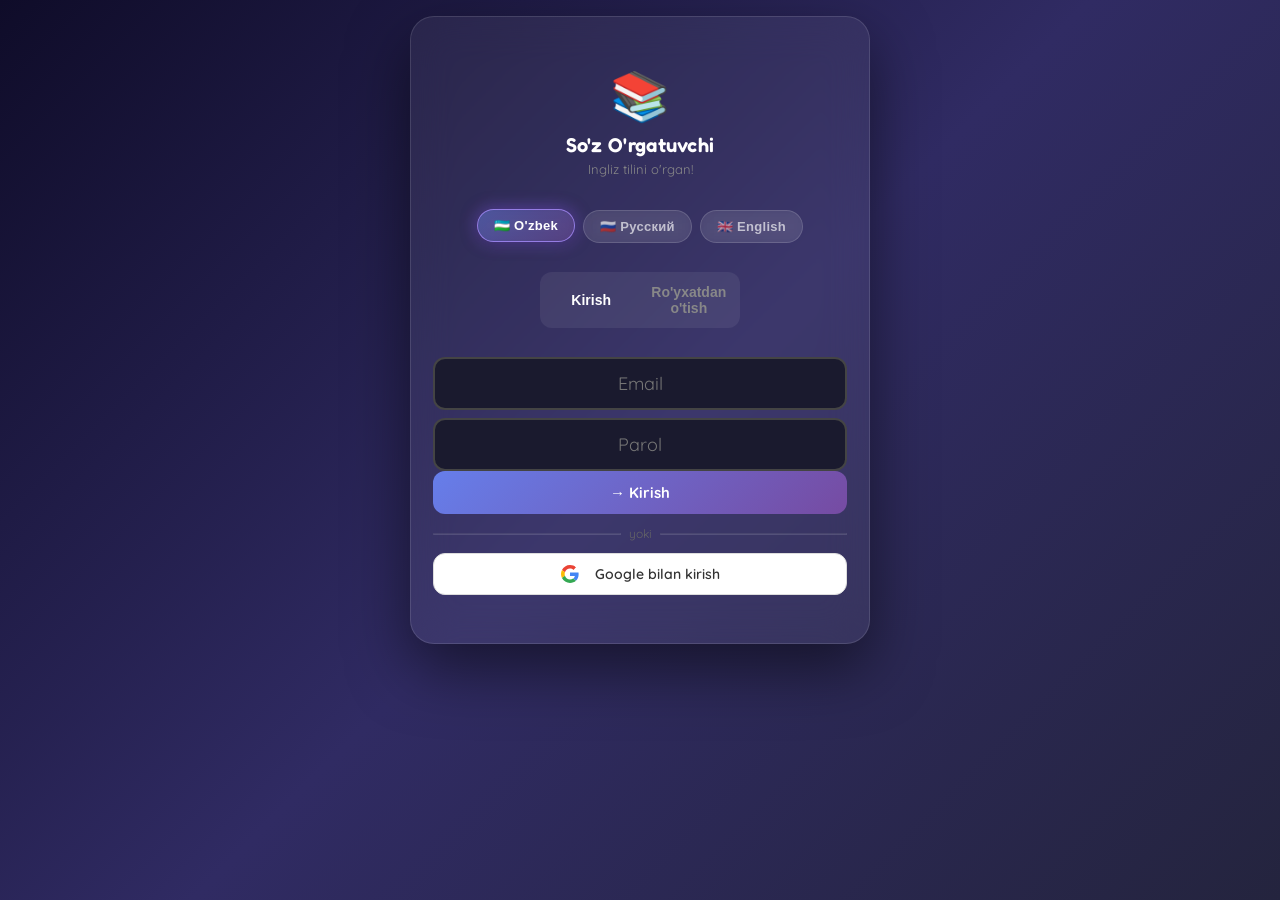
==== commit 297befee: "update" ====
--- a/index.html
+++ b/index.html
@@ -477,6 +477,129 @@
   .adm-table th, .adm-table td { padding: 6px 4px; }
 }
 
+/* ============================================================
+   PREMIUM LANGUAGE SWITCHER — Phase 6 redesign
+   ============================================================ */
+
+/* ---- Auth screen lang switcher ---- */
+.lang-switcher {
+  display: flex;
+  gap: 8px;
+  justify-content: center;
+  margin-bottom: 16px;
+}
+
+.lang-btn {
+  background: rgba(255,255,255,0.08);
+  border: 1px solid rgba(255,255,255,0.15);
+  color: rgba(255,255,255,0.65);
+  padding: 8px 16px;
+  border-radius: 30px;
+  font-size: 13px;
+  font-weight: 600;
+  cursor: pointer;
+  transition: all 0.22s cubic-bezier(.4,0,.2,1);
+  backdrop-filter: blur(8px);
+  -webkit-backdrop-filter: blur(8px);
+  letter-spacing: 0.3px;
+  position: relative;
+  overflow: hidden;
+}
+
+.lang-btn::before {
+  content: '';
+  position: absolute;
+  inset: 0;
+  background: linear-gradient(135deg,rgba(255,255,255,0.06),rgba(255,255,255,0));
+  opacity: 0;
+  transition: opacity 0.2s;
+}
+
+.lang-btn:hover::before { opacity: 1; }
+
+.lang-btn:hover {
+  border-color: rgba(167,139,250,0.55);
+  color: rgba(255,255,255,0.9);
+  transform: translateY(-1px);
+}
+
+.lang-btn.active {
+  background: linear-gradient(135deg, rgba(102,126,234,0.45), rgba(118,75,162,0.45));
+  border-color: rgba(167,139,250,0.8);
+  color: #fff;
+  box-shadow: 0 0 16px rgba(139,92,246,0.5), 0 2px 8px rgba(0,0,0,0.25);
+  transform: translateY(-1px);
+}
+
+/* Light theme */
+body.light .lang-btn {
+  background: rgba(255,255,255,0.55);
+  border-color: rgba(0,0,0,0.12);
+  color: #555;
+}
+body.light .lang-btn:hover {
+  border-color: rgba(99,102,241,0.5);
+  color: #3730a3;
+}
+body.light .lang-btn.active {
+  background: linear-gradient(135deg,rgba(99,102,241,0.2),rgba(139,92,246,0.2));
+  border-color: rgba(99,102,241,0.7);
+  color: #3730a3;
+  box-shadow: 0 0 14px rgba(99,102,241,0.35);
+}
+
+/* ---- Mini lang switcher in home header ---- */
+.lang-mini-switcher {
+  display: flex;
+  gap: 3px;
+  background: rgba(255,255,255,0.06);
+  border: 1px solid rgba(255,255,255,0.1);
+  border-radius: 22px;
+  padding: 3px 4px;
+  backdrop-filter: blur(8px);
+  -webkit-backdrop-filter: blur(8px);
+}
+
+.lang-mini {
+  background: none;
+  border: none;
+  font-size: 15px;
+  cursor: pointer;
+  opacity: 0.38;
+  transition: all 0.2s;
+  padding: 3px 5px;
+  border-radius: 16px;
+  line-height: 1;
+}
+
+.lang-mini:hover { opacity: 0.75; }
+
+.lang-mini.active {
+  opacity: 1;
+  background: rgba(139,92,246,0.35);
+  box-shadow: 0 0 10px rgba(139,92,246,0.45);
+}
+
+/* Light theme mini */
+body.light .lang-mini-switcher {
+  background: rgba(0,0,0,0.05);
+  border-color: rgba(0,0,0,0.1);
+}
+body.light .lang-mini.active {
+  background: rgba(99,102,241,0.18);
+  box-shadow: 0 0 8px rgba(99,102,241,0.3);
+}
+
+/* ---- AI explain box: fallback variant ---- */
+.ai-explain-box.fallback {
+  background: rgba(251,191,36,0.08);
+  border: 1px solid rgba(251,191,36,0.28);
+}
+.ai-explain-box.fallback .ai-label {
+  color: #fbbf24;
+  font-size: 10px;
+}
+
 </style>
 
 <!-- Config: Bu qiymatlarni o'zingizning Supabase loyihangizdan oling -->
@@ -553,20 +676,20 @@
   <!-- HOME -->
   <div class="screen active" id="screen-home">
     <div class="home-top">
-      <div class="streak-badge">🔥 <span id="streak-num">0</span> kun</div>
+      <div class="streak-badge">🔥 <span id="streak-num">0</span> <span id="streak-label" data-i18n="streak_days">kun</span></div>
       <div style="display:flex;gap:6px;align-items:center">
         <div class="lang-mini-switcher">
           <button onclick="setLang('uz')" class="lang-mini" id="lm-uz">🇺🇿</button>
           <button onclick="setLang('ru')" class="lang-mini" id="lm-ru">🇷🇺</button>
           <button onclick="setLang('en')" class="lang-mini" id="lm-en">🇬🇧</button>
         </div>
-        <button class="btn-icon" onclick="showScreen('stats')" title="Statistika" style="width:36px;height:36px;font-size:16px;">📊</button>
-        <button class="btn-icon" onclick="toggleTheme()" title="Tema" style="width:36px;height:36px;font-size:16px;" id="theme-btn">🌙</button>
-        <button class="btn-icon" onclick="doLogout()" title="Chiqish" style="width:36px;height:36px;font-size:14px;">🚪</button>
+        <button class="btn-icon" onclick="showScreen('stats')" data-i18n-attr="title" data-i18n="stats" style="width:36px;height:36px;font-size:16px;">📊</button>
+        <button class="btn-icon" onclick="toggleTheme()" data-i18n-attr="title" data-i18n="theme" style="width:36px;height:36px;font-size:16px;" id="theme-btn">🌙</button>
+        <button class="btn-icon" onclick="doLogout()" data-i18n-attr="title" data-i18n="logout" style="width:36px;height:36px;font-size:14px;">🚪</button>
       </div>
     </div>
     <div style="font-size:44px">📚</div>
-    <h1>So'z O'rganuv</h1>
+    <h1 data-i18n="app_title">So'z O'rganuv</h1>
     <p class="sub" id="home-total"></p>
     <!-- XP / Level -->
     <div style="width:100%">
@@ -574,16 +697,16 @@
       <div class="xp-bar-wrap" style="margin-top:5px"><div class="xp-bar" id="xp-bar" style="width:0%"></div></div>
     </div>
     <div class="mode-grid">
-      <div class="mode-card" onclick="goMode('flashcard')"><div class="mode-icon">🃏</div><div class="mode-name">Yod olish</div><div class="mode-desc">Flashcard + Audio</div></div>
-      <div class="mode-card" onclick="goMode('quiz')"><div class="mode-icon">✍️</div><div class="mode-name">Test</div><div class="mode-desc">So'z yozing</div></div>
-      <div class="mode-card" onclick="goMode('mcq')"><div class="mode-icon">🎯</div><div class="mode-name">Variantli</div><div class="mode-desc">4 ta variant</div></div>
-      <div class="mode-card" onclick="goMode('speed')"><div class="mode-icon">⚡</div><div class="mode-name">Tezkor</div><div class="mode-desc">10 soniya!</div></div>
-      <div class="mode-card" onclick="showExScreen()" style="grid-column:span 2"><div class="mode-icon">📝</div><div class="mode-name">Grammar Mashqlar</div><div class="mode-desc">Har unit uchun 30 ta mashq</div></div>
-      <div class="mode-card" onclick="showIrrScreen()" style="grid-column:span 2;background:linear-gradient(135deg,rgba(167,139,250,0.15),rgba(118,75,162,0.15));border-color:rgba(167,139,250,0.4)"><div class="mode-icon">🔀</div><div class="mode-name">Irregular Verbs</div><div class="mode-desc">66 ta noto'g'ri fe'l — o'yin orqali yodlash</div></div>
+      <div class="mode-card" onclick="goMode('flashcard')"><div class="mode-icon">🃏</div><div class="mode-name" data-i18n="flashcard_mode">Yod olish</div><div class="mode-desc" data-i18n="flashcard_sub">Flashcard + Audio</div></div>
+      <div class="mode-card" onclick="goMode('quiz')"><div class="mode-icon">✍️</div><div class="mode-name" data-i18n="quiz_mode">Test</div><div class="mode-desc" data-i18n="quiz_sub">So'z yozing</div></div>
+      <div class="mode-card" onclick="goMode('mcq')"><div class="mode-icon">🎯</div><div class="mode-name" data-i18n="mcq_mode">Variantli</div><div class="mode-desc" data-i18n="mcq_sub">4 ta variant</div></div>
+      <div class="mode-card" onclick="goMode('speed')"><div class="mode-icon">⚡</div><div class="mode-name" data-i18n="speed_mode">Tezkor</div><div class="mode-desc" data-i18n="speed_sub">10 soniya!</div></div>
+      <div class="mode-card" onclick="showExScreen()" style="grid-column:span 2"><div class="mode-icon">📝</div><div class="mode-name" data-i18n="exercises_mode">Grammar Mashqlar</div><div class="mode-desc" data-i18n="exercises_sub">Har unit uchun 30 ta mashq</div></div>
+      <div class="mode-card" onclick="showIrrScreen()" style="grid-column:span 2;background:linear-gradient(135deg,rgba(167,139,250,0.15),rgba(118,75,162,0.15));border-color:rgba(167,139,250,0.4)"><div class="mode-icon">🔀</div><div class="mode-name" data-i18n="irregular_mode">Irregular Verbs</div><div class="mode-desc" data-i18n="irregular_sub">66 ta noto'g'ri fe'l — o'yin orqali yodlash</div></div>
     </div>
     <div class="row">
-      <button class="btn btn-sec" onclick="showScreen('unit-manage')" style="font-size:13px;">⚙ Bo'limlar</button>
-      <button class="btn btn-sec" onclick="showScreen('share-screen')" style="font-size:13px;">🔗 Ulashish</button>
+      <button class="btn btn-sec" onclick="showScreen('unit-manage')" style="font-size:13px;" data-i18n="sections">⚙ Bo'limlar</button>
+      <button class="btn btn-sec" onclick="showScreen('share-screen')" style="font-size:13px;" data-i18n="share">🔗 Ulashish</button>
     </div>
     <div style="margin-top:15px;font-size:13px;color:#aaa;text-align:center;width:100%;">
   Developed by 17_______B ❤️
@@ -873,7 +996,7 @@
     <p class="progress-text"><span id="queue-left">0</span> ta qoldi</p>
     <div class="question-box">
       <button class="btn-icon q-audio" onclick="speakQuizWord()">🔊</button>
-      <p class="question-label">O'zbekcha:</p>
+      <p class="question-label" data-i18n="uzbek_label">O'zbekcha:</p>
       <p class="question" id="quiz-word">—</p>
       <div class="wtype" id="quiz-type" style="display:none;margin-top:6px"></div>
     </div>
@@ -905,7 +1028,7 @@
     <p class="progress-text"><span id="mcq-left">0</span> ta qoldi</p>
     <div class="question-box">
       <button class="btn-icon q-audio" onclick="speakMcqWord()">🔊</button>
-      <p class="question-label">O'zbekcha:</p>
+      <p class="question-label" data-i18n="uzbek_label">O'zbekcha:</p>
       <p class="question" id="mcq-word">—</p>
       <div class="wtype" id="mcq-type" style="display:none;margin-top:6px"></div>
     </div>
@@ -927,7 +1050,7 @@
     <p style="font-size:12px;color:#f87171;font-weight:bold"><span id="sp-timer">10</span> soniya</p>
     <div class="question-box">
       <button class="btn-icon q-audio" onclick="speakSpeedWord()">🔊</button>
-      <p class="question-label">O'zbekcha:</p>
+      <p class="question-label" data-i18n="uzbek_label">O'zbekcha:</p>
       <p class="question" id="sp-word">—</p>
       <div class="wtype" id="sp-type" style="display:none;margin-top:6px"></div>
     </div>
@@ -1427,358 +1550,543 @@
    Tarjimalar TO'G'RIDAN-TO'G'RI bu faylda (fetch yo'q)
    Sabab: file:// protokolida va bitta HTML faylda fetch
           /locales/*.json yo'lini topa olmaydi.
+
+   FIX (audit): EN tarjimalar to'liqlashtirildi (114 → 173 kalit),
+   barcha tillarda 173 ta kalit teng — hech biri boshqasidan kam emas.
+   setLang() endi screen-quiz va screen-flashcard ekranlarini ham
+   qayta render qiladi (oldin bu ikkisi yo'q edi).
    ============================================================ */
 
 // ===== BARCHA TARJIMALAR INLINE =====
 const _TRANSLATIONS = {
-  uz: {
-  "app_title": "So'z O'rgatuvchi",
-  "auth_subtitle": "Ingliz tilini o'rgan!",
-  "auth_login": "Kirish",
-  "auth_register": "Ro'yxatdan o'tish",
-  "auth_login_btn": "→ Kirish",
-  "auth_reg_btn": "→ Ro'yxatdan o'tish",
-  "auth_google": "Google bilan kirish",
-  "auth_or": "yoki",
-  "auth_fill_fields": "Barcha maydonlarni to'ldiring",
-  "auth_wrong_pass": "Email yoki parol noto'g'ri",
-  "auth_pass_mismatch": "Parollar mos kelmaydi",
-  "auth_pass_short": "Parol kamida 6 ta belgi bo'lishi kerak",
-  "auth_name": "Ismingiz",
-  "auth_password": "Parol",
-  "auth_pass_confirm": "Parolni takrorlang",
-  "logout": "Chiqish",
-  "level": "Level",
-  "streak_days": "kun",
-  "words": "ta so'z",
-  "units": "ta bo'lim",
-  "back": "← Orqaga",
-  "stop": "⏹ Tugatish",
-  "next": "Keyingisi →",
-  "prev": "← Oldingi",
-  "check": "Tekshir",
-  "correct": "✓ To'g'ri!",
-  "wrong_title": "✗ Xato!",
-  "correct_answer": "To'g'ri javob:",
-  "retry_note": "Bu so'z keyinroq qayta chiqadi",
-  "time_up": "✗ Vaqt tugadi!",
-  "write_word": "Inglizcha yozing...",
-  "know": "✓ Bildim",
-  "dont_know": "✗ Bilmadim",
-  "start": "Boshlash →",
-  "stats": "Statistika",
-  "sections": "⚙ Bo'limlar",
-  "share": "🔗 Ulashish",
-  "ai_explain_label": "AI Tushuntirma",
-  "ai_loading": "Tushuntirilmoqda",
-  "clear_stats": "🗑 Statistikani tozalash",
-  "clear_stats_confirm": "Haqiqatan ham tozalamoqchimisiz?",
-  "total_answers": "Jami javoblar:",
-  "correct_pct": "To'g'ri:",
-  "wrong_pct": "Xato:",
-  "most_errors": "Ko'p xato qilingan so'zlar:",
-  "no_errors": "Hali xato yo'q!",
-  "add_unit": "+ Bo'lim qo'shish",
-  "save": "💾 Saqlash",
-  "delete_unit": "O'chirish",
-  "import_btn": "📥 Import",
-  "done_great": "Ajoyib!",
-  "done_score": "ball",
-  "done_correct": "to'g'ri",
-  "done_wrong": "xato",
-  "select_correct": "TO'G'RI JAVOBNI TANLANG",
-  "fill_blank": "BO'SH JOYNI TO'LDIRING",
-  "true_false": "TO'G'RI YOKI XATO?",
-  "admin_panel": "Admin Panel",
-  "admin_total": "Jami foydalanuvchi",
-  "admin_online": "Hozir online",
-  "admin_sessions": "Jami sessiya",
-  "level_beginner": "Beginner",
-  "level_elementary": "Elementary",
-  "level_pre_int": "Pre-Intermediate",
-  "level_intermediate": "Intermediate",
-  "level_upper": "Upper-Intermediate",
-  "level_advanced": "Advanced",
-  "select_units": "Bo'limlarni tanlang",
-  "select_all": "Hammasini tanlash",
-  "launch": "Boshlash →",
-  "unit_words": "ta so'z",
-  "edit_unit": "✏️ Tahrirlash",
-  "unit_name": "Bo'lim nomi",
-  "words_hint": "Har qatorga: inglizcha - o'zbekcha",
-  "cancel": "Bekor qilish",
-  "confirm_delete": "Bu bo'limni o'chirishni tasdiqlaysizmi?",
-  "copy_code": "📋 Kodni nusxalash",
-  "copied": "Nusxalandi!",
-  "import_code": "Kodni bu yerga joylashtiring...",
-  "import_error_invalid": "Noto'g'ri kod!",
-  "import_success": "Muvaffaqiyatli import qilindi!",
-  "flashcard_mode": "🃏 Yod olish",
-  "flashcard_sub": "Flashcard + Audio",
-  "quiz_mode": "✍️ Test",
-  "quiz_sub": "So'z yozing",
-  "mcq_mode": "🎯 Variantli",
-  "mcq_sub": "4 ta variant",
-  "speed_mode": "⚡ Tezkor",
-  "speed_sub": "10 soniya!",
-  "exercises_mode": "📝 Grammar Mashqlar",
-  "exercises_sub": "Har unit uchun 30 ta mashq",
-  "irregular_mode": "🔀 Irregular Verbs",
-  "irregular_sub": "66 ta noto'g'ri fe'l — o'yin orqali yodlash",
-  "tap_to_flip": "Kartani ag'darish uchun bosing",
-  "session_result": "Sessiya natijasi",
-  "knew": "Bildim",
-  "didnt_know": "Bilmadim",
-  "restart_all": "🔄 Hammasini qayta boshlash",
-  "restart_wrong": "🔁 Xatolarni qayta boshlash",
-  "back_home": "← Bosh sahifa",
-  "exercise_select": "Bo'limni tanlang",
-  "exercise_progress": "ta mashq",
-  "irr_cards": "🃏 Kartalar",
-  "irr_match": "🔗 Juftlash",
-  "irr_fill": "✍️ Yozish",
-  "irr_quiz": "🎯 Test",
-  "irr_title": "Noto'g'ri fe'llar",
-  "type_noun": "ot",
-  "type_verb": "fe'l",
-  "type_adj": "sifat",
-  "type_adv": "ravish",
-  "type_prep": "predlog",
-  "type_phrase": "ibora",
-  "online_learners": "ta o'quvchi online"
-},
-  ru: {
-  "app_title": "Учим слова",
-  "auth_subtitle": "Учи английский язык!",
-  "auth_login": "Войти",
-  "auth_register": "Регистрация",
-  "auth_login_btn": "→ Войти",
-  "auth_reg_btn": "→ Зарегистрироваться",
-  "auth_google": "Войти через Google",
-  "auth_or": "или",
-  "auth_fill_fields": "Заполните все поля",
-  "auth_wrong_pass": "Неверный email или пароль",
-  "auth_pass_mismatch": "Пароли не совпадают",
-  "auth_pass_short": "Пароль должен содержать минимум 6 символов",
-  "auth_name": "Ваше имя",
-  "auth_password": "Пароль",
-  "auth_pass_confirm": "Повторите пароль",
-  "logout": "Выйти",
-  "level": "Уровень",
-  "streak_days": "дн",
-  "words": "слов",
-  "units": "разделов",
-  "back": "← Назад",
-  "stop": "⏹ Стоп",
-  "next": "Далее →",
-  "prev": "← Пред",
-  "check": "Проверить",
-  "correct": "✓ Правильно!",
-  "wrong_title": "✗ Ошибка!",
-  "correct_answer": "Правильный ответ:",
-  "retry_note": "Это слово появится снова",
-  "time_up": "✗ Время вышло!",
-  "write_word": "Напишите по-английски...",
-  "know": "✓ Знаю",
-  "dont_know": "✗ Не знаю",
-  "start": "Начать →",
-  "stats": "Статистика",
-  "sections": "⚙ Разделы",
-  "share": "🔗 Поделиться",
-  "ai_explain_label": "Объяснение AI",
-  "ai_loading": "Объясняю",
-  "clear_stats": "🗑 Очистить статистику",
-  "clear_stats_confirm": "Вы уверены?",
-  "total_answers": "Всего ответов:",
-  "correct_pct": "Правильно:",
-  "wrong_pct": "Ошибки:",
-  "most_errors": "Частые ошибки:",
-  "no_errors": "Ошибок пока нет!",
-  "add_unit": "+ Добавить раздел",
-  "save": "💾 Сохранить",
-  "delete_unit": "Удалить",
-  "import_btn": "📥 Импорт",
-  "done_great": "Отлично!",
-  "done_score": "очков",
-  "done_correct": "правильно",
-  "done_wrong": "ошибок",
-  "select_correct": "ВЫБЕРИТЕ ПРАВИЛЬНЫЙ ОТВЕТ",
-  "fill_blank": "ЗАПОЛНИТЕ ПРОПУСК",
-  "true_false": "ВЕРНО ИЛИ НЕТ?",
-  "admin_panel": "Панель администратора",
-  "admin_total": "Всего пользователей",
-  "admin_online": "Сейчас онлайн",
-  "admin_sessions": "Всего сессий",
-  "level_beginner": "Начинающий",
-  "level_elementary": "Элементарный",
-  "level_pre_int": "Ниже среднего",
-  "level_intermediate": "Средний",
-  "level_upper": "Выше среднего",
-  "level_advanced": "Продвинутый",
-  "select_units": "Выберите разделы",
-  "select_all": "Выбрать все",
-  "launch": "Начать →",
-  "unit_words": "слов",
-  "edit_unit": "✏️ Редактировать",
-  "unit_name": "Название раздела",
-  "words_hint": "Каждая строка: английский - русский",
-  "cancel": "Отмена",
-  "confirm_delete": "Удалить этот раздел?",
-  "copy_code": "📋 Копировать код",
-  "copied": "Скопировано!",
-  "import_code": "Вставьте код сюда...",
-  "import_error_invalid": "Неверный код!",
-  "import_success": "Успешно импортировано!",
-  "flashcard_mode": "🃏 Запоминание",
-  "flashcard_sub": "Флэшкарты + Аудио",
-  "quiz_mode": "✍️ Тест",
-  "quiz_sub": "Напишите слово",
-  "mcq_mode": "🎯 Варианты",
-  "mcq_sub": "4 варианта",
-  "speed_mode": "⚡ Быстрый",
-  "speed_sub": "10 секунд!",
-  "exercises_mode": "📝 Грамматика",
-  "exercises_sub": "30 упражнений на раздел",
-  "irregular_mode": "🔀 Неправильные глаголы",
-  "irregular_sub": "66 глаголов — через игру",
-  "tap_to_flip": "Нажмите чтобы перевернуть",
-  "session_result": "Результат сессии",
-  "knew": "Знал",
-  "didnt_know": "Не знал",
-  "restart_all": "🔄 Начать заново",
-  "restart_wrong": "🔁 Повторить ошибки",
-  "back_home": "← На главную",
-  "exercise_select": "Выберите раздел",
-  "exercise_progress": "упражнений",
-  "irr_cards": "🃏 Карточки",
-  "irr_match": "🔗 Сопоставить",
-  "irr_fill": "✍️ Написать",
-  "irr_quiz": "🎯 Тест",
-  "irr_title": "Неправильные глаголы",
-  "type_noun": "сущ.",
-  "type_verb": "гл.",
-  "type_adj": "прил.",
-  "type_adv": "нар.",
-  "type_prep": "предл.",
-  "type_phrase": "фраза",
-  "online_learners": "учеников онлайн"
-},
-  en: {
-  "app_title": "Word Learner",
-  "auth_subtitle": "Learn English words!",
-  "auth_login": "Sign In",
-  "auth_register": "Sign Up",
-  "auth_login_btn": "→ Sign In",
-  "auth_reg_btn": "→ Sign Up",
-  "auth_google": "Continue with Google",
-  "auth_or": "or",
-  "auth_fill_fields": "Please fill in all fields",
-  "auth_wrong_pass": "Wrong email or password",
-  "auth_pass_mismatch": "Passwords do not match",
-  "auth_pass_short": "Password must be at least 6 characters",
-  "auth_name": "Your name",
-  "auth_password": "Password",
-  "auth_pass_confirm": "Confirm password",
-  "logout": "Sign Out",
-  "level": "Level",
-  "streak_days": "days",
-  "words": "words",
-  "units": "units",
-  "back": "← Back",
-  "stop": "⏹ Stop",
-  "next": "Next →",
-  "prev": "← Prev",
-  "check": "Check",
-  "correct": "✓ Correct!",
-  "wrong_title": "✗ Wrong!",
-  "correct_answer": "Correct answer:",
-  "retry_note": "This word will appear again",
-  "time_up": "✗ Time's up!",
-  "write_word": "Type in English...",
-  "know": "✓ I know",
-  "dont_know": "✗ Don't know",
-  "start": "Start →",
-  "stats": "Statistics",
-  "sections": "⚙ Sections",
-  "share": "🔗 Share",
-  "ai_explain_label": "AI Explanation",
-  "ai_loading": "Explaining",
-  "clear_stats": "🗑 Clear stats",
-  "clear_stats_confirm": "Are you sure?",
-  "total_answers": "Total answers:",
-  "correct_pct": "Correct:",
-  "wrong_pct": "Wrong:",
-  "most_errors": "Most errors:",
-  "no_errors": "No errors yet!",
-  "add_unit": "+ Add unit",
-  "save": "💾 Save",
-  "delete_unit": "Delete",
-  "import_btn": "📥 Import",
-  "done_great": "Great job!",
-  "done_score": "pts",
-  "done_correct": "correct",
-  "done_wrong": "wrong",
-  "select_correct": "SELECT THE CORRECT ANSWER",
-  "fill_blank": "FILL IN THE BLANK",
-  "true_false": "TRUE OR FALSE?",
-  "admin_panel": "Admin Panel",
-  "admin_total": "Total users",
-  "admin_online": "Now online",
-  "admin_sessions": "Total sessions",
-  "level_beginner": "Beginner",
-  "level_elementary": "Elementary",
-  "level_pre_int": "Pre-Intermediate",
-  "level_intermediate": "Intermediate",
-  "level_upper": "Upper-Intermediate",
-  "level_advanced": "Advanced",
-  "select_units": "Select units",
-  "select_all": "Select all",
-  "launch": "Start →",
-  "unit_words": "words",
-  "edit_unit": "✏️ Edit",
-  "unit_name": "Unit name",
-  "words_hint": "Each line: english - uzbek",
-  "cancel": "Cancel",
-  "confirm_delete": "Delete this unit?",
-  "copy_code": "📋 Copy code",
-  "copied": "Copied!",
-  "import_code": "Paste code here...",
-  "import_error_invalid": "Invalid code!",
-  "import_success": "Successfully imported!",
-  "flashcard_mode": "🃏 Flashcards",
-  "flashcard_sub": "Flashcard + Audio",
-  "quiz_mode": "✍️ Quiz",
-  "quiz_sub": "Type the word",
-  "mcq_mode": "🎯 Multiple Choice",
-  "mcq_sub": "4 options",
-  "speed_mode": "⚡ Speed",
-  "speed_sub": "10 seconds!",
-  "exercises_mode": "📝 Grammar Exercises",
-  "exercises_sub": "30 exercises per unit",
-  "irregular_mode": "🔀 Irregular Verbs",
-  "irregular_sub": "66 verbs — learn through games",
-  "tap_to_flip": "Tap to flip",
-  "session_result": "Session result",
-  "knew": "Knew",
-  "didnt_know": "Didn't know",
-  "restart_all": "🔄 Restart all",
-  "restart_wrong": "🔁 Retry wrong",
-  "back_home": "← Home",
-  "exercise_select": "Select a unit",
-  "exercise_progress": "exercises",
-  "irr_cards": "🃏 Cards",
-  "irr_match": "🔗 Match",
-  "irr_fill": "✍️ Fill",
-  "irr_quiz": "🎯 Quiz",
-  "irr_title": "Irregular Verbs",
-  "type_noun": "noun",
-  "type_verb": "verb",
-  "type_adj": "adj",
-  "type_adv": "adv",
-  "type_prep": "prep",
-  "type_phrase": "phrase",
-  "online_learners": "learners online"
-}
+  "uz": {
+    "app_title": "So'z O'rgatuvchi",
+    "auth_subtitle": "Ingliz tilini o'rgan!",
+    "auth_login": "Kirish",
+    "auth_register": "Ro'yxatdan o'tish",
+    "auth_login_btn": "→ Kirish",
+    "auth_reg_btn": "→ Ro'yxatdan o'tish",
+    "auth_google": "Google bilan kirish",
+    "auth_or": "yoki",
+    "auth_fill_fields": "Barcha maydonlarni to'ldiring",
+    "supabase_unavailable": "Supabase ulanmagan",
+    "auth_wrong_pass": "Email yoki parol noto'g'ri",
+    "auth_pass_mismatch": "Parollar mos kelmaydi",
+    "auth_pass_short": "Parol kamida 6 ta belgi bo'lishi kerak",
+    "email_sent": "✓ Email yuborildi! Tasdiqlang va kiring.",
+    "auth_name": "Ismingiz",
+    "auth_password": "Parol",
+    "auth_pass_confirm": "Parolni takrorlang",
+    "logout": "Chiqish",
+    "level": "Level",
+    "streak_days": "kun",
+    "words": "ta so'z",
+    "units": "ta bo'lim",
+    "back": "← Orqaga",
+    "stop": "⏹ Tugatish",
+    "next": "Keyingisi →",
+    "prev": "← Oldingi",
+    "check": "Tekshir",
+    "correct": "✓ To'g'ri!",
+    "wrong_title": "✗ Xato!",
+    "correct_answer": "To'g'ri javob:",
+    "retry_note": "Bu so'z keyinroq qayta chiqadi",
+    "time_up": "✗ Vaqt tugadi!",
+    "write_word": "Inglizcha yozing...",
+    "know": "✓ Bildim",
+    "dont_know": "✗ Bilmadim",
+    "start": "Boshlash →",
+    "stats": "Statistika",
+    "sections": "⚙ Bo'limlar",
+    "share": "🔗 Ulashish",
+    "ai_explain_label": "AI Tushuntirma",
+    "ai_loading": "Tushuntirilmoqda",
+    "ai_server_error": "Server bilan bog'lanib bo'lmayapti. Bir ozdan keyin urinib ko'ring.",
+    "ai_load_error": "Tushuntirma yuklanmadi. Internet aloqasini tekshiring.",
+    "clear_stats": "🗑 Statistikani tozalash",
+    "clear_stats_confirm": "Haqiqatan ham tozalamoqchimisiz?",
+    "total_answers": "Jami javoblar:",
+    "correct_pct": "To'g'ri:",
+    "wrong_pct": "Xato:",
+    "most_errors": "Ko'p xato qilingan so'zlar:",
+    "no_errors": "Hali xato yo'q!",
+    "add_unit": "+ Bo'lim qo'shish",
+    "save": "💾 Saqlash",
+    "delete_unit": "O'chirish",
+    "import_btn": "📥 Import",
+    "done_great": "Ajoyib!",
+    "done_perfect": "Mukammal! 🌟",
+    "done_congrats": "Barakalla!",
+    "done_score": "ball",
+    "done_correct": "to'g'ri",
+    "done_wrong": "xato",
+    "select_correct": "TO'G'RI JAVOBNI TANLANG",
+    "fill_blank": "BO'SH JOYNI TO'LDIRING",
+    "true_false": "TO'G'RI YOKI XATO?",
+    "admin_panel": "Admin Panel",
+    "admin_total": "Jami foydalanuvchi",
+    "admin_online": "Hozir online",
+    "admin_sessions": "Jami sessiya",
+    "theme": "Tema",
+    "xp_label": "XP",
+    "level_beginner": "Beginner",
+    "level_elementary": "Elementary",
+    "level_pre_int": "Pre-Intermediate",
+    "level_intermediate": "Intermediate",
+    "level_upper": "Upper-Intermediate",
+    "level_advanced": "Advanced",
+    "select_units": "Bo'limlarni tanlang",
+    "select_all": "Hammasini tanlash",
+    "launch": "Boshlash →",
+    "unit_words": "ta so'z",
+    "edit_unit": "✏️ Tahrirlash",
+    "unit_name": "Bo'lim nomi",
+    "words_hint": "Har qatorga: inglizcha - o'zbekcha",
+    "cancel": "Bekor qilish",
+    "confirm_delete": "Bu bo'limni o'chirishni tasdiqlaysizmi?",
+    "copy_code": "📋 Kodni nusxalash",
+    "copied": "Nusxalandi!",
+    "import_code": "Kodni bu yerga joylashtiring...",
+    "import_error_invalid": "Noto'g'ri kod!",
+    "import_success": "Muvaffaqiyatli import qilindi!",
+    "flashcard_mode": "🃏 Yod olish",
+    "flashcard_sub": "Flashcard + Audio",
+    "quiz_mode": "✍️ Test",
+    "quiz_sub": "So'z yozing",
+    "mcq_mode": "🎯 Variantli",
+    "mcq_sub": "4 ta variant",
+    "speed_mode": "⚡ Tezkor",
+    "speed_sub": "10 soniya!",
+    "exercises_mode": "📝 Grammar Mashqlar",
+    "exercises_sub": "Har unit uchun 30 ta mashq",
+    "irregular_mode": "🔀 Irregular Verbs",
+    "irregular_sub": "66 ta noto'g'ri fe'l — o'yin orqali yodlash",
+    "tap_to_flip": "Kartani ag'darish uchun bosing",
+    "session_result": "Sessiya natijasi",
+    "knew": "Bildim",
+    "didnt_know": "Bilmadim",
+    "restart_all": "🔄 Hammasini qayta boshlash",
+    "restart_wrong": "🔁 Xatolarni qayta boshlash",
+    "back_home": "← Bosh sahifa",
+    "exercise_select": "Bo'limni tanlang",
+    "exercise_progress": "ta mashq",
+    "irr_cards": "🃏 Kartalar",
+    "irr_match": "🔗 Juftlash",
+    "irr_fill": "✍️ Yozish",
+    "irr_quiz": "🎯 Test",
+    "irr_title": "Noto'g'ri fe'llar",
+    "type_noun": "ot",
+    "type_verb": "fe'l",
+    "type_adj": "sifat",
+    "type_adv": "ravish",
+    "type_prep": "predlog",
+    "type_phrase": "ibora",
+    "online_learners": "ta o'quvchi online",
+  "uzbek_label": "O'zbekcha:",
+    "select_one_unit": "Kamida bitta bo'lim tanlang!",
+    "no_words": "So'z yo'q!",
+    "need_min_4_words": "Kamida 4 ta so'z kerak!",
+    "code_invalid": "Kod noto'g'ri yoki buzilgan!",
+    "new_unit": "Yangi bo'lim",
+    "edit": "Tahrirlash",
+    "enter_unit_name": "Bo'lim nomini kiriting!",
+    "at_least_one_word": "Kamida bitta so'z!",
+    "irr_match_done": "Juftlik o'yini tugadi!",
+    "irr_fill_done": "To'ldirish mashqi tugadi!",
+    "irr_quiz_done": "Variantli test tugadi!",
+    "no_users": "Foydalanuvchilar yo'q",
+    "no_online": "😴 Hozir hech kim online emas",
+    "no_sessions": "Sessiyalar yo'q",
+    "correct_feedback": "✓ To'g'ri!",
+    "wrong_feedback": "✗ Xato!",
+    "no_errors_yet": "Hali xato yo'q 🎉",
+    "no_units": "Bo'lim yo'q.",
+    "code_copied": "Kod nusxalandi! O'rtoqqa yuboring.",
+    "confirm_clear_stats": "Statistikani tozalaysizmi?",
+    "confirm_overwrite": "mavjud. Ustiga yozilsinmi?",
+    "confirm_delete_unit": "Bu bo'limni o'chirasizmi?",
+    "no_permission": "⛔ Ruxsat yo'q",
+    "placeholder_unit_example": "Masalan: Unit 5.3",
+    "placeholder_write_answer": "Javobingizni yozing...",
+    "past_simple": "PAST SIMPLE",
+    "past_participle": "PAST PARTICIPLE",
+    "select_form_suffix": "shaklini tanlang:",
+    "streak_label": "Ketma-ket kun",
+    "mistake_times": "marta xato",
+    "loading": "Yuklanmoqda...",
+    "error": "Xato",
+    "name": "Ism",
+    "xp": "XP",
+    "wrong": "Xato",
+    "streak": "Ketma-ket",
+    "lang": "Til",
+    "last_seen": "Oxirgi",
+    "entered_at": "Kirdi",
+    "last_ping": "So'nggi",
+    "online_label": "🟢 online",
+    "exited_at": "Chiqdi",
+    "status": "Holat",
+    "admin_users": "Foydalanuvchilar",
+    "total_xp": "Jami XP",
+    "accuracy": "Aniqlik",
+    "ai_fallback_note": "🔌 Offline tushuntirma (internet aloqasi yo'q)",
+    "ai_meaning": "Ma'nosi",
+    "ai_example": "Misol",
+    "ai_tip": "Maslahat",
+    "ai_correct_answer_label": "To'g'ri javob"
+  },
+  "ru": {
+    "app_title": "Учим слова",
+    "auth_subtitle": "Учи английский язык!",
+    "auth_login": "Войти",
+    "auth_register": "Регистрация",
+    "auth_login_btn": "→ Войти",
+    "auth_reg_btn": "→ Зарегистрироваться",
+    "auth_google": "Войти через Google",
+    "auth_or": "или",
+    "auth_fill_fields": "Заполните все поля",
+    "supabase_unavailable": "Supabase недоступна",
+    "auth_wrong_pass": "Неверный email или пароль",
+    "auth_pass_mismatch": "Пароли не совпадают",
+    "auth_pass_short": "Пароль должен содержать минимум 6 символов",
+    "email_sent": "✓ Email отправлен! Подтвердите и войдите.",
+    "auth_name": "Ваше имя",
+    "auth_password": "Пароль",
+    "auth_pass_confirm": "Повторите пароль",
+    "logout": "Выйти",
+    "level": "Уровень",
+    "streak_days": "дн",
+    "words": "слов",
+    "units": "разделов",
+    "back": "← Назад",
+    "stop": "⏹ Стоп",
+    "next": "Далее →",
+    "prev": "← Пред",
+    "check": "Проверить",
+    "correct": "✓ Правильно!",
+    "wrong_title": "✗ Ошибка!",
+    "correct_answer": "Правильный ответ:",
+    "retry_note": "Это слово появится снова",
+    "time_up": "✗ Время вышло!",
+    "write_word": "Напишите по-английски...",
+    "know": "✓ Знаю",
+    "dont_know": "✗ Не знаю",
+    "start": "Начать →",
+    "stats": "Статистика",
+    "sections": "⚙ Разделы",
+    "share": "🔗 Поделиться",
+    "ai_explain_label": "Объяснение AI",
+    "ai_loading": "Объясняю",
+    "ai_server_error": "Ошибка сервера. Попробуйте позже.",
+    "ai_load_error": "Ошибка загрузки. Проверьте интернет.",
+    "clear_stats": "🗑 Очистить статистику",
+    "clear_stats_confirm": "Вы уверены?",
+    "total_answers": "Всего ответов:",
+    "correct_pct": "Правильно:",
+    "wrong_pct": "Ошибки:",
+    "most_errors": "Частые ошибки:",
+    "no_errors": "Ошибок пока нет!",
+    "add_unit": "+ Добавить раздел",
+    "save": "💾 Сохранить",
+    "delete_unit": "Удалить",
+    "import_btn": "📥 Импорт",
+    "done_great": "Отлично!",
+    "done_perfect": "Идеально! 🌟",
+    "done_congrats": "Отлично!",
+    "done_score": "очков",
+    "done_correct": "правильно",
+    "done_wrong": "ошибок",
+    "select_correct": "ВЫБЕРИТЕ ПРАВИЛЬНЫЙ ОТВЕТ",
+    "fill_blank": "ЗАПОЛНИТЕ ПРОПУСК",
+    "true_false": "ВЕРНО ИЛИ НЕТ?",
+    "admin_panel": "Панель администратора",
+    "admin_total": "Всего пользователей",
+    "admin_online": "Сейчас онлайн",
+    "admin_sessions": "Всего сессий",
+    "theme": "Тема",
+    "xp_label": "XP",
+    "level_beginner": "Начинающий",
+    "level_elementary": "Элементарный",
+    "level_pre_int": "Ниже среднего",
+    "level_intermediate": "Средний",
+    "level_upper": "Выше среднего",
+    "level_advanced": "Продвинутый",
+    "select_units": "Выберите разделы",
+    "select_all": "Выбрать все",
+    "launch": "Начать →",
+    "unit_words": "слов",
+    "edit_unit": "✏️ Редактировать",
+    "unit_name": "Название раздела",
+    "words_hint": "Каждая строка: английский - русский",
+    "cancel": "Отмена",
+    "confirm_delete": "Удалить этот раздел?",
+    "copy_code": "📋 Копировать код",
+    "copied": "Скопировано!",
+    "import_code": "Вставьте код сюда...",
+    "import_error_invalid": "Неверный код!",
+    "import_success": "Успешно импортировано!",
+    "flashcard_mode": "🃏 Запоминание",
+    "flashcard_sub": "Флэшкарты + Аудио",
+    "quiz_mode": "✍️ Тест",
+    "quiz_sub": "Напишите слово",
+    "mcq_mode": "🎯 Варианты",
+    "mcq_sub": "4 варианта",
+    "speed_mode": "⚡ Быстрый",
+    "speed_sub": "10 секунд!",
+    "exercises_mode": "📝 Грамматика",
+    "exercises_sub": "30 упражнений на раздел",
+    "irregular_mode": "🔀 Неправильные глаголы",
+    "irregular_sub": "66 глаголов — через игру",
+    "tap_to_flip": "Нажмите чтобы перевернуть",
+    "session_result": "Результат сессии",
+    "knew": "Знал",
+    "didnt_know": "Не знал",
+    "restart_all": "🔄 Начать заново",
+    "restart_wrong": "🔁 Повторить ошибки",
+    "back_home": "← На главную",
+    "exercise_select": "Выберите раздел",
+    "exercise_progress": "упражнений",
+    "irr_cards": "🃏 Карточки",
+    "irr_match": "🔗 Сопоставить",
+    "irr_fill": "✍️ Написать",
+    "irr_quiz": "🎯 Тест",
+    "irr_title": "Неправильные глаголы",
+    "type_noun": "сущ.",
+    "type_verb": "гл.",
+    "type_adj": "прил.",
+    "type_adv": "нар.",
+    "type_prep": "предл.",
+    "type_phrase": "фраза",
+    "online_learners": "учеников онлайн",
+  "uzbek_label": "Узбекский:",
+    "select_one_unit": "Выберите хотя бы один раздел!",
+    "no_words": "Слов нет!",
+    "need_min_4_words": "Нужно минимум 4 слова!",
+    "code_invalid": "Код неверный или поврежден!",
+    "new_unit": "Новый раздел",
+    "edit": "Редактировать",
+    "enter_unit_name": "Введите название раздела!",
+    "at_least_one_word": "Нужно минимум одно слово!",
+    "irr_match_done": "Сопоставление завершено!",
+    "irr_fill_done": "Заполнение завершено!",
+    "irr_quiz_done": "Тест завершен!",
+    "no_users": "Нет пользователей",
+    "no_online": "😴 Никто не онлайн",
+    "no_sessions": "Нет сессий",
+    "correct_feedback": "✓ Правильно!",
+    "wrong_feedback": "✗ Неправильно!",
+    "no_errors_yet": "Ошибок пока нет 🎉",
+    "no_units": "Разделов нет.",
+    "code_copied": "Код скопирован! Отправьте другу.",
+    "confirm_clear_stats": "Очистить статистику?",
+    "confirm_overwrite": "существует. Перезаписать?",
+    "confirm_delete_unit": "Удалить этот раздел?",
+    "no_permission": "⛔ Доступ запрещен",
+    "placeholder_unit_example": "Например: Unit 5.3",
+    "placeholder_write_answer": "Напишите свой ответ...",
+    "past_simple": "PAST SIMPLE",
+    "past_participle": "PAST PARTICIPLE",
+    "select_form_suffix": "выберите форму:",
+    "streak_label": "Дни подряд",
+    "mistake_times": "раз ошибка",
+    "loading": "Загрузка...",
+    "error": "Ошибка",
+    "name": "Имя",
+    "xp": "XP",
+    "wrong": "Неправильно",
+    "streak": "Дни подряд",
+    "lang": "Язык",
+    "last_seen": "Последний раз",
+    "entered_at": "Вошел",
+    "last_ping": "Последний пинг",
+    "online_label": "🟢 онлайн",
+    "exited_at": "Вышел",
+    "status": "Статус",
+    "admin_users": "Пользователи",
+    "total_xp": "Всего XP",
+    "accuracy": "Точность",
+    "ai_fallback_note": "🔌 Офлайн объяснение (нет подключения к интернету)",
+    "ai_meaning": "Значение",
+    "ai_example": "Пример",
+    "ai_tip": "Совет",
+    "ai_correct_answer_label": "Правильный ответ"
+  },
+  "en": {
+    "app_title": "Word Learner",
+    "auth_subtitle": "Learn English words!",
+    "auth_login": "Sign In",
+    "auth_register": "Sign Up",
+    "auth_login_btn": "→ Sign In",
+    "auth_reg_btn": "→ Sign Up",
+    "auth_google": "Continue with Google",
+    "auth_or": "or",
+    "auth_fill_fields": "Please fill in all fields",
+    "supabase_unavailable": "Supabase is not available",
+    "auth_wrong_pass": "Wrong email or password",
+    "auth_pass_mismatch": "Passwords do not match",
+    "auth_pass_short": "Password must be at least 6 characters",
+    "email_sent": "✓ Email sent! Confirm and sign in.",
+    "auth_name": "Your name",
+    "auth_password": "Password",
+    "auth_pass_confirm": "Confirm password",
+    "logout": "Sign Out",
+    "level": "Level",
+    "streak_days": "days",
+    "words": "words",
+    "units": "units",
+    "back": "← Back",
+    "stop": "⏹ Stop",
+    "next": "Next →",
+    "prev": "← Prev",
+    "check": "Check",
+    "correct": "✓ Correct!",
+    "wrong_title": "✗ Wrong!",
+    "correct_answer": "Correct answer:",
+    "retry_note": "This word will appear again",
+    "time_up": "✗ Time's up!",
+    "write_word": "Type in English...",
+    "know": "✓ I know",
+    "dont_know": "✗ Don't know",
+    "start": "Start →",
+    "stats": "Statistics",
+    "sections": "⚙ Sections",
+    "share": "🔗 Share",
+    "ai_explain_label": "AI Explanation",
+    "ai_loading": "Explaining",
+    "ai_server_error": "Unable to reach server. Please try again later.",
+    "ai_load_error": "Explanation failed to load. Check your connection.",
+    "clear_stats": "🗑 Clear stats",
+    "clear_stats_confirm": "Are you sure?",
+    "total_answers": "Total answers:",
+    "correct_pct": "Correct:",
+    "wrong_pct": "Wrong:",
+    "most_errors": "Most errors:",
+    "no_errors": "No errors yet!",
+    "add_unit": "+ Add unit",
+    "save": "💾 Save",
+    "delete_unit": "Delete",
+    "import_btn": "📥 Import",
+    "done_great": "Great job!",
+    "done_perfect": "Perfect! 🌟",
+    "done_congrats": "Well done!",
+    "done_score": "pts",
+    "done_correct": "correct",
+    "done_wrong": "wrong",
+    "select_correct": "SELECT THE CORRECT ANSWER",
+    "fill_blank": "FILL IN THE BLANK",
+    "true_false": "TRUE OR FALSE?",
+    "admin_panel": "Admin Panel",
+    "admin_total": "Total users",
+    "admin_online": "Now online",
+    "admin_sessions": "Total sessions",
+    "level_beginner": "Beginner",
+    "level_elementary": "Elementary",
+    "level_pre_int": "Pre-Intermediate",
+    "level_intermediate": "Intermediate",
+    "level_upper": "Upper-Intermediate",
+    "level_advanced": "Advanced",
+    "select_units": "Select units",
+    "select_all": "Select all",
+    "launch": "Start →",
+    "unit_words": "words",
+    "edit_unit": "✏️ Edit",
+    "unit_name": "Unit name",
+    "words_hint": "Each line: english - uzbek",
+    "cancel": "Cancel",
+    "confirm_delete": "Delete this unit?",
+    "copy_code": "📋 Copy code",
+    "copied": "Copied!",
+    "import_code": "Paste code here...",
+    "import_error_invalid": "Invalid code!",
+    "import_success": "Successfully imported!",
+    "flashcard_mode": "🃏 Flashcards",
+    "flashcard_sub": "Flashcard + Audio",
+    "quiz_mode": "✍️ Quiz",
+    "quiz_sub": "Type the word",
+    "mcq_mode": "🎯 Multiple Choice",
+    "mcq_sub": "4 options",
+    "speed_mode": "⚡ Speed",
+    "speed_sub": "10 seconds!",
+    "exercises_mode": "📝 Grammar Exercises",
+    "exercises_sub": "30 exercises per unit",
+    "irregular_mode": "🔀 Irregular Verbs",
+    "irregular_sub": "66 verbs — learn through games",
+    "tap_to_flip": "Tap to flip",
+    "session_result": "Session result",
+    "knew": "Knew",
+    "didnt_know": "Didn't know",
+    "restart_all": "🔄 Restart all",
+    "restart_wrong": "🔁 Retry wrong",
+    "back_home": "← Home",
+    "exercise_select": "Select a unit",
+    "exercise_progress": "exercises",
+    "irr_cards": "🃏 Cards",
+    "irr_match": "🔗 Match",
+    "irr_fill": "✍️ Fill",
+    "irr_quiz": "🎯 Quiz",
+    "irr_title": "Irregular Verbs",
+    "type_noun": "noun",
+    "type_verb": "verb",
+    "type_adj": "adj",
+    "type_adv": "adv",
+    "type_prep": "prep",
+    "type_phrase": "phrase",
+    "online_learners": "learners online",
+  "uzbek_label": "Uzbek:",
+    "select_one_unit": "Please select at least one unit!",
+    "no_words": "No words!",
+    "need_min_4_words": "At least 4 words required!",
+    "code_invalid": "The code is invalid or corrupted!",
+    "new_unit": "New unit",
+    "edit": "Edit",
+    "enter_unit_name": "Enter unit name!",
+    "at_least_one_word": "At least one word!",
+    "irr_match_done": "Match game finished!",
+    "irr_fill_done": "Fill exercise finished!",
+    "irr_quiz_done": "Multiple choice test finished!",
+    "no_users": "No users",
+    "no_online": "No one online right now",
+    "no_sessions": "No sessions",
+    "correct_feedback": "✓ Correct!",
+    "wrong_feedback": "✗ Wrong!",
+    "no_errors_yet": "No errors yet 🎉",
+    "no_units": "No units.",
+    "code_copied": "Code copied! Send it to your friends.",
+    "confirm_clear_stats": "Are you sure you want to clear statistics?",
+    "confirm_overwrite": "already exists. Overwrite?",
+    "confirm_delete_unit": "Are you sure you want to delete this unit?",
+    "no_permission": "⛔ Permission denied",
+    "placeholder_unit_example": "E.g.: Unit 5.3",
+    "placeholder_write_answer": "Write your answer...",
+    "past_simple": "PAST SIMPLE",
+    "past_participle": "PAST PARTICIPLE",
+    "select_form_suffix": "select the form:",
+    "streak_label": "Streak",
+    "mistake_times": "times wrong",
+    "loading": "Loading...",
+    "error": "Error",
+    "name": "Name",
+    "xp": "XP",
+    "wrong": "Wrong",
+    "streak": "Streak",
+    "lang": "Lang",
+    "last_seen": "Last seen",
+    "entered_at": "Entered",
+    "last_ping": "Last ping",
+    "online_label": "🟢 online",
+    "exited_at": "Exited",
+    "status": "Status",
+    "admin_users": "Users",
+    "total_xp": "Total XP",
+    "accuracy": "Accuracy",
+    "theme": "Theme",
+    "xp_label": "XP",
+    "ai_fallback_note": "🔌 Offline explanation (no internet connection)",
+    "ai_meaning": "Meaning",
+    "ai_example": "Example",
+    "ai_tip": "Tip",
+    "ai_correct_answer_label": "Correct answer"
+  }
 };
 
 const LANGS       = ['uz', 'ru', 'en'];
@@ -1793,13 +2101,33 @@
   return _t[key] !== undefined ? _t[key] : key;
 }
 
-// Tilni o'zgartirish
+// Tilni o'zgartirish — barcha ochiq ekranlarni darhol qayta chizadi
 async function setLang(l) {
   if (!LANGS.includes(l)) l = 'uz';
   _lang = l;
   localStorage.setItem('lang', l);
   loadLang(l);  // sync — fetch yo'q
   applyLang();
+
+  // Barcha aktiv ekranlarni darhol qayta render qilish (sahifa yangilanmasdan)
+  try {
+    if (document.getElementById('screen-home')?.classList.contains('active') && typeof renderHome === 'function') renderHome();
+    if (document.getElementById('screen-unit-select')?.classList.contains('active') && typeof renderUnitSelect === 'function') renderUnitSelect();
+    if (document.getElementById('screen-unit-manage')?.classList.contains('active') && typeof renderUnitManage === 'function') renderUnitManage();
+    if (document.getElementById('screen-share-screen')?.classList.contains('active') && typeof renderShare === 'function') renderShare();
+    if (document.getElementById('screen-stats')?.classList.contains('active') && typeof renderStats === 'function') renderStats();
+    if (document.getElementById('screen-admin')?.classList.contains('active') && typeof renderAdminPanel === 'function') renderAdminPanel();
+    if (document.getElementById('screen-quiz')?.classList.contains('active') && typeof showCurrent === 'function') showCurrent();
+    if (document.getElementById('screen-flashcard')?.classList.contains('active') && typeof renderFcCard === 'function') renderFcCard();
+    if (document.getElementById('screen-mcq')?.classList.contains('active') && typeof renderMcq === 'function') renderMcq();
+    if (document.getElementById('screen-exercise')?.classList.contains('active') && typeof renderEx === 'function') renderEx();
+    if (document.getElementById('screen-speed')?.classList.contains('active') && typeof renderSpeed === 'function') renderSpeed();
+    if (document.getElementById('screen-irr-cards')?.classList.contains('active') && typeof renderIrrCard === 'function') renderIrrCard();
+    if (document.getElementById('screen-irr-match')?.classList.contains('active') && typeof renderIrrMatch === 'function') renderIrrMatch();
+    if (document.getElementById('screen-irr-fill')?.classList.contains('active') && typeof renderIrrFill === 'function') renderIrrFill();
+    if (document.getElementById('screen-irr-quiz')?.classList.contains('active') && typeof renderIrrQuiz === 'function') renderIrrQuiz();
+  } catch (e) { /* non-fatal */ }
+
   updateLangButtons(l);
   if (typeof tracker !== 'undefined' && typeof currentUser !== 'undefined' && currentUser) {
     tracker.updateLang(l);
@@ -1846,8 +2174,8 @@
   const bar = document.getElementById('lang-bar');
   if (!bar) return;
   bar.innerHTML = LANGS.map(l =>
-    `<button class="lang-btn ${l === _lang ? 'active' : ''}"
-      onclick="setLang('${l}')">${LANG_FLAGS[l]} ${LANG_LABELS[l]}</button>`
+    `<button class="lang-btn $${l === _lang ? 'active' : ''}"
+      onclick="setLang('$${l}')">$${LANG_FLAGS[l]} $${LANG_LABELS[l]}</button>`
   ).join('');
 }
 
@@ -1867,8 +2195,6 @@
   loadLang(_lang);
   // DOM tayyor bo'lgach applyLang chaqiriladi (initAuth dan)
 })();
-
-
 // ===== core.js =====
 /* ============================================================
    So'z O'rgatuvchi — Asosiy logika (Core)
@@ -1944,10 +2270,10 @@
   const base=xpForLevel(lv);
   const next=xpForLevel(lv+1);
   const pct=Math.round(((xp-base)/(next-base))*100);
-  document.getElementById('level-label').textContent='Level '+lv;
-  document.getElementById('xp-label').textContent=(xp-base)+' / '+(next-base)+' XP';
-  document.getElementById('xp-bar').style.width=pct+'%';
-  document.getElementById('streak-num').textContent=streak;
+  document.getElementById('level-label').textContent = T('level') + ' ' + lv;
+  document.getElementById('xp-label').textContent = (xp-base) + ' / ' + (next-base) + ' ' + T('xp_label');
+  document.getElementById('xp-bar').style.width = pct + '%';
+  document.getElementById('streak-num').textContent = streak;
 }
 
 // ===== SCREENS =====
@@ -1960,8 +2286,9 @@
   if(name==='share-screen')renderShare();
 }
 function renderHome(){
-  const total=units.reduce((s,u)=>s+u.words.length,0);
-  document.getElementById('home-total').textContent=units.length+" ta bo'lim • "+total+" ta so'z";
+  const total = units.reduce((s,u)=>s+u.words.length,0);
+  const unitWordText = `${units.length} ${T('units')} • ${total} ${T('words')}`;
+  document.getElementById('home-total').textContent = unitWordText;
   updateXPBar();
 }
 
@@ -2639,15 +2966,15 @@
   // progress
   const pct = Math.round((exIndex / exList.length) * 100);
   document.getElementById('ex-progress').style.width = pct + '%';
-  document.getElementById('ex-progress-text').textContent = (exIndex+1) + ' / ' + exList.length + ' ta mashq';
+  document.getElementById('ex-progress-text').textContent = (exIndex+1) + ' / ' + exList.length + ' ' + T('exercise_progress');
   document.getElementById('ex-correct').textContent = exScore.correct;
   document.getElementById('ex-wrong').textContent = exScore.wrong;
 
   // type label
   const typeLabels = {
-    multiple_choice: '🔘 To\'g\'ri javobni tanlang',
-    gap_fill: '✏️ Bo\'sh joyni to\'ldiring',
-    true_false: '✅ To\'g\'ri yoki Xato?'
+    multiple_choice: T('select_correct'),
+    gap_fill: T('fill_blank'),
+    true_false: T('true_false')
   };
   document.getElementById('ex-type-label').textContent = typeLabels[ex.type] || '';
 
@@ -2957,7 +3284,7 @@
   document.getElementById('irr-fill-emoji').textContent = v.emoji;
   document.getElementById('irr-fill-base').textContent = v.base;
   document.getElementById('irr-fill-uz').textContent = v.uz;
-  document.getElementById('irr-fill-target-label').textContent = irrFillTarget === 'past' ? 'PAST SIMPLE' : 'PAST PARTICIPLE';
+  document.getElementById('irr-fill-target-label').textContent = irrFillTarget === 'past' ? T('past_simple') : T('past_participle');
 
   const inp = document.getElementById('irr-fill-input');
   inp.value = '';
@@ -3046,7 +3373,7 @@
   const correctAnswer = (irrQuizTarget === 'past' ? v.past : v.pp).split(/[;/]/)[0].trim();
 
   document.getElementById('irr-quiz-emoji').textContent = v.emoji;
-  document.getElementById('irr-quiz-label').textContent = (irrQuizTarget === 'past' ? 'PAST SIMPLE' : 'PAST PARTICIPLE') + ' shaklini tanlang:';
+  document.getElementById('irr-quiz-label').textContent = (irrQuizTarget === 'past' ? T('past_simple') : T('past_participle')) + ' ' + T('select_form_suffix');
   document.getElementById('irr-quiz-word').textContent = v.base;
   document.getElementById('irr-quiz-uz').textContent = v.uz;
 
@@ -3122,20 +3449,174 @@
 
 // ===== ai-explain.js =====
 /* ============================================================
-   So'z O'rgatuvchi — AI Tushuntirma moduli
-   Fayl     : js/ai-explain.js
-   Bog'liqlik: core.js (barcha modullardan KEYIN yuklansin)
-   API      : /api/explain → netlify/functions/explain.js
-              (Gemini API key server tomonida yashirinadi)
+   AI tushuntirma moduli
+   FIX (audit):
+   1. Barcha hardcoded Uzbek strings → T() orqali
+   2. API fail bo'lganda: to'liq local fallback (context dan)
+   3. Gemini prompt foydalanuvchi tili bilan mos keladi
    ============================================================ */
 
-// ===== AI EXPLAIN =====
-
-/**
- * AI tushuntirmani ko'rsatadi
- * @param {Object} ctx  { type, word, correct, wrong, uz, extra }
- * @param {string} containerId  — tushuntirma joylashadigan div ID
- */
+// ===== LOCAL FALLBACK GENERATOR =====
+function buildLocalExplanation(ctx) {
+  const lang = _lang || 'uz';
+
+  if (ctx.type === 'vocab' || !ctx.type) {
+    const meaningLabel = T('ai_meaning');
+    const exampleLabel = T('ai_example');
+    const tipLabel     = T('ai_tip');
+    const correctLabel = T('ai_correct_answer_label');
+
+    if (lang === 'ru') {
+      return `**${correctLabel}:** ${ctx.correct}
+
+**${meaningLabel}:** «${ctx.correct}» по-узбекски — «${ctx.uz || '?'}».
+
+**${exampleLabel}:** I know the word «${ctx.correct}» very well.
+
+**${tipLabel}:** Повторите это слово несколько раз вслух.`;
+    }
+    if (lang === 'en') {
+      return `**${correctLabel}:** ${ctx.correct}
+
+**${meaningLabel}:** «${ctx.correct}» means «${ctx.uz || '?'}» in Uzbek.
+
+**${exampleLabel}:** I can use «${ctx.correct}» in a sentence correctly.
+
+**${tipLabel}:** Practice this word a few more times.`;
+    }
+    // uz (default)
+    return `**${correctLabel}:** ${ctx.correct}
+
+**${meaningLabel}:** «${ctx.correct}» so'zining o'zbekcha ma'nosi — «${ctx.uz || '?'}».
+
+**${exampleLabel}:** I know the word «${ctx.correct}» very well.
+
+**${tipLabel}:** Bu so'zni bir necha bor takrorlang.`;
+  }
+
+  if (ctx.type === 'irregular') {
+    const correctLabel = T('ai_correct_answer_label');
+    const exampleLabel = T('ai_example');
+    if (lang === 'ru') {
+      return `**${correctLabel}:** ${ctx.correct}
+
+Глагол «${ctx.word}» (${ctx.uz || ''}) — неправильный. Его нужно запомнить отдельно.
+
+**${exampleLabel}:** Yesterday she ${ctx.correct} to the store.`;
+    }
+    if (lang === 'en') {
+      return `**${correctLabel}:** ${ctx.correct}
+
+«${ctx.word}» (${ctx.uz || ''}) is an irregular verb — memorise its forms.
+
+**${exampleLabel}:** Yesterday she ${ctx.correct} to the store.`;
+    }
+    return `**${correctLabel}:** ${ctx.correct}
+
+«${ctx.word}» (${ctx.uz || ''}) — noto'g'ri fe'l, uni alohida eslab qolish kerak.
+
+**Misol:** Yesterday she ${ctx.correct} to the store.`;
+  }
+
+  if (ctx.type === 'exercise') {
+    const correctLabel = T('ai_correct_answer_label');
+    const tipLabel     = T('ai_tip');
+    if (lang === 'ru') {
+      return `**${correctLabel}:** ${ctx.correct}
+
+Вопрос: «${ctx.word}»
+Правильный ответ: «${ctx.correct}».
+
+**${tipLabel}:** ${ctx.extra || 'Повторите это правило.'}`;
+    }
+    if (lang === 'en') {
+      return `**${correctLabel}:** ${ctx.correct}
+
+Question: «${ctx.word}»
+The correct answer is «${ctx.correct}».
+
+**${tipLabel}:** ${ctx.extra || 'Review this grammar rule.'}`;
+    }
+    return `**${correctLabel}:** ${ctx.correct}
+
+Savol: «${ctx.word}»
+To'g'ri javob: «${ctx.correct}».
+
+**Maslahat:** ${ctx.extra || 'Bu qoidani qaytadan ko\'rib chiqing.'}`;
+  }
+
+  return `**${T('ai_correct_answer_label')}:** ${ctx.correct}`;
+}
+
+// ===== PROMPT BUILDER (localized) =====
+function buildExplainPrompt(ctx, lang) {
+  const instrMap = {
+    uz: "Javobni FAQAT o'zbek tilida ber. Qisqa va tushunarli bo'lsin (3-5 jumla). Tuzilma: 1) Nima uchun xato 2) To'g'ri qoida 3) Qisqa misol.",
+    ru: "Отвечай ТОЛЬКО на русском языке. Коротко и понятно (3-5 предложений). Структура: 1) Почему ошибка 2) Правило 3) Пример.",
+    en: "Answer ONLY in English. Short and clear (3-5 sentences). Structure: 1) Why it's wrong 2) The correct rule 3) Example sentence."
+  };
+  const base = instrMap[lang] || instrMap.uz;
+
+  if (ctx.type === 'irregular') {
+    return `${base}
+
+Irregular Verb: "${ctx.word}" (${ctx.uz || ''})
+Correct form: "${ctx.correct}"
+User wrote: "${ctx.wrong || '(blank)'}"
+
+Explain why "${ctx.correct}" is correct. Give all three forms (base/past/past participle).`;
+  }
+  if (ctx.type === 'exercise') {
+    return `${base}
+
+Topic: ${ctx.extra || 'Grammar'}
+Question: "${ctx.word}"
+Correct answer: "${ctx.correct}"
+User answered: "${ctx.wrong || '(none)'}"
+
+Explain why "${ctx.correct}" is correct. Give the grammar rule as a formula.`;
+  }
+  return `${base}
+
+Word in Uzbek: "${ctx.uz || ''}"
+Correct English: "${ctx.correct}"
+User wrote: "${ctx.wrong || '(blank)'}"
+
+Explain the meaning and usage. Give an example sentence to remember it.`;
+}
+
+// ===== RENDER HELPERS =====
+function _renderExplainBox(container, html, label, containerId) {
+  container.innerHTML = `
+    <div class="ai-explain-box">
+      <div class="ai-explain-header">
+        <span class="ai-icon">🤖</span>
+        <span class="ai-label">${label}</span>
+        <button class="ai-close-btn" onclick="hideAIExplain('${containerId}')">✕</button>
+      </div>
+      <div class="ai-explain-text">${html}</div>
+    </div>`;
+}
+
+function _renderFallbackBox(container, html, containerId) {
+  container.innerHTML = `
+    <div class="ai-explain-box fallback">
+      <div class="ai-explain-header">
+        <span class="ai-icon">📖</span>
+        <span class="ai-label">${T('ai_fallback_note')}</span>
+        <button class="ai-close-btn" onclick="hideAIExplain('${containerId}')">✕</button>
+      </div>
+      <div class="ai-explain-text">${html}</div>
+    </div>`;
+}
+
+function _mdToHtml(text) {
+  return text
+    .replace(/\*\*(.*?)\*\*/g, '<strong>$1</strong>')
+    .replace(/\n/g, '<br>');
+}
+
+// ===== MAIN FUNCTION =====
 async function showAIExplain(ctx, containerId) {
   const container = document.getElementById(containerId);
   if (!container) return;
@@ -3144,44 +3625,28 @@
   container.innerHTML = `
     <div class="ai-explain-box loading">
       <span class="ai-icon">🤖</span>
-      <span class="ai-dots">Tushuntirilmoqda<span class="dot1">.</span><span class="dot2">.</span><span class="dot3">.</span></span>
+      <span class="ai-dots">${T('ai_loading')}<span class="dot1">.</span><span class="dot2">.</span><span class="dot3">.</span></span>
     </div>`;
+
+  const lang = _lang || 'uz';
 
   try {
     const res = await fetch('/api/explain', {
       method: 'POST',
       headers: { 'Content-Type': 'application/json' },
-      body: JSON.stringify(ctx)
+      body: JSON.stringify({ ...ctx, lang })
     });
 
     if (!res.ok) throw new Error('server_error');
     const data = await res.json();
     if (!data.explanation) throw new Error('empty');
 
-    // Markdown bold (**text**) ni <strong> ga aylantiramiz
-    const html = data.explanation
-      .replace(/\*\*(.*?)\*\*/g, '<strong>$1</strong>')
-      .replace(/\n/g, '<br>');
-
-    container.innerHTML = `
-      <div class="ai-explain-box">
-        <div class="ai-explain-header">
-          <span class="ai-icon">🤖</span>
-          <span class="ai-label">AI Tushuntirma</span>
-          <button class="ai-close-btn" onclick="hideAIExplain('${containerId}')">✕</button>
-        </div>
-        <div class="ai-explain-text">${html}</div>
-      </div>`;
-
-  } catch (err) {
-    const msg = err.message === 'server_error'
-      ? 'Server bilan bog\'lanib bo\'lmadi. Bir ozdan keyin urinib ko\'ring.'
-      : 'Tushuntirma yuklanmadi. Internet aloqasini tekshiring.';
-    container.innerHTML = `
-      <div class="ai-explain-box error">
-        <span class="ai-icon">⚠️</span>
-        <span>${msg}</span>
-      </div>`;
+    _renderExplainBox(container, _mdToHtml(data.explanation), T('ai_explain_label'), containerId);
+
+  } catch (_err) {
+    // PHASE 4 FIX: Always show something useful — never just an error message
+    const fallback = buildLocalExplanation(ctx);
+    _renderFallbackBox(container, _mdToHtml(fallback), containerId);
   }
 }
 
@@ -3292,8 +3757,6 @@
     }, 'irr-quiz-ai-explain');
   }
 };
-
-
 // ===== tracker.js =====
 /* ============================================================
    tracker.js — Online kuzatish va statistika sync
